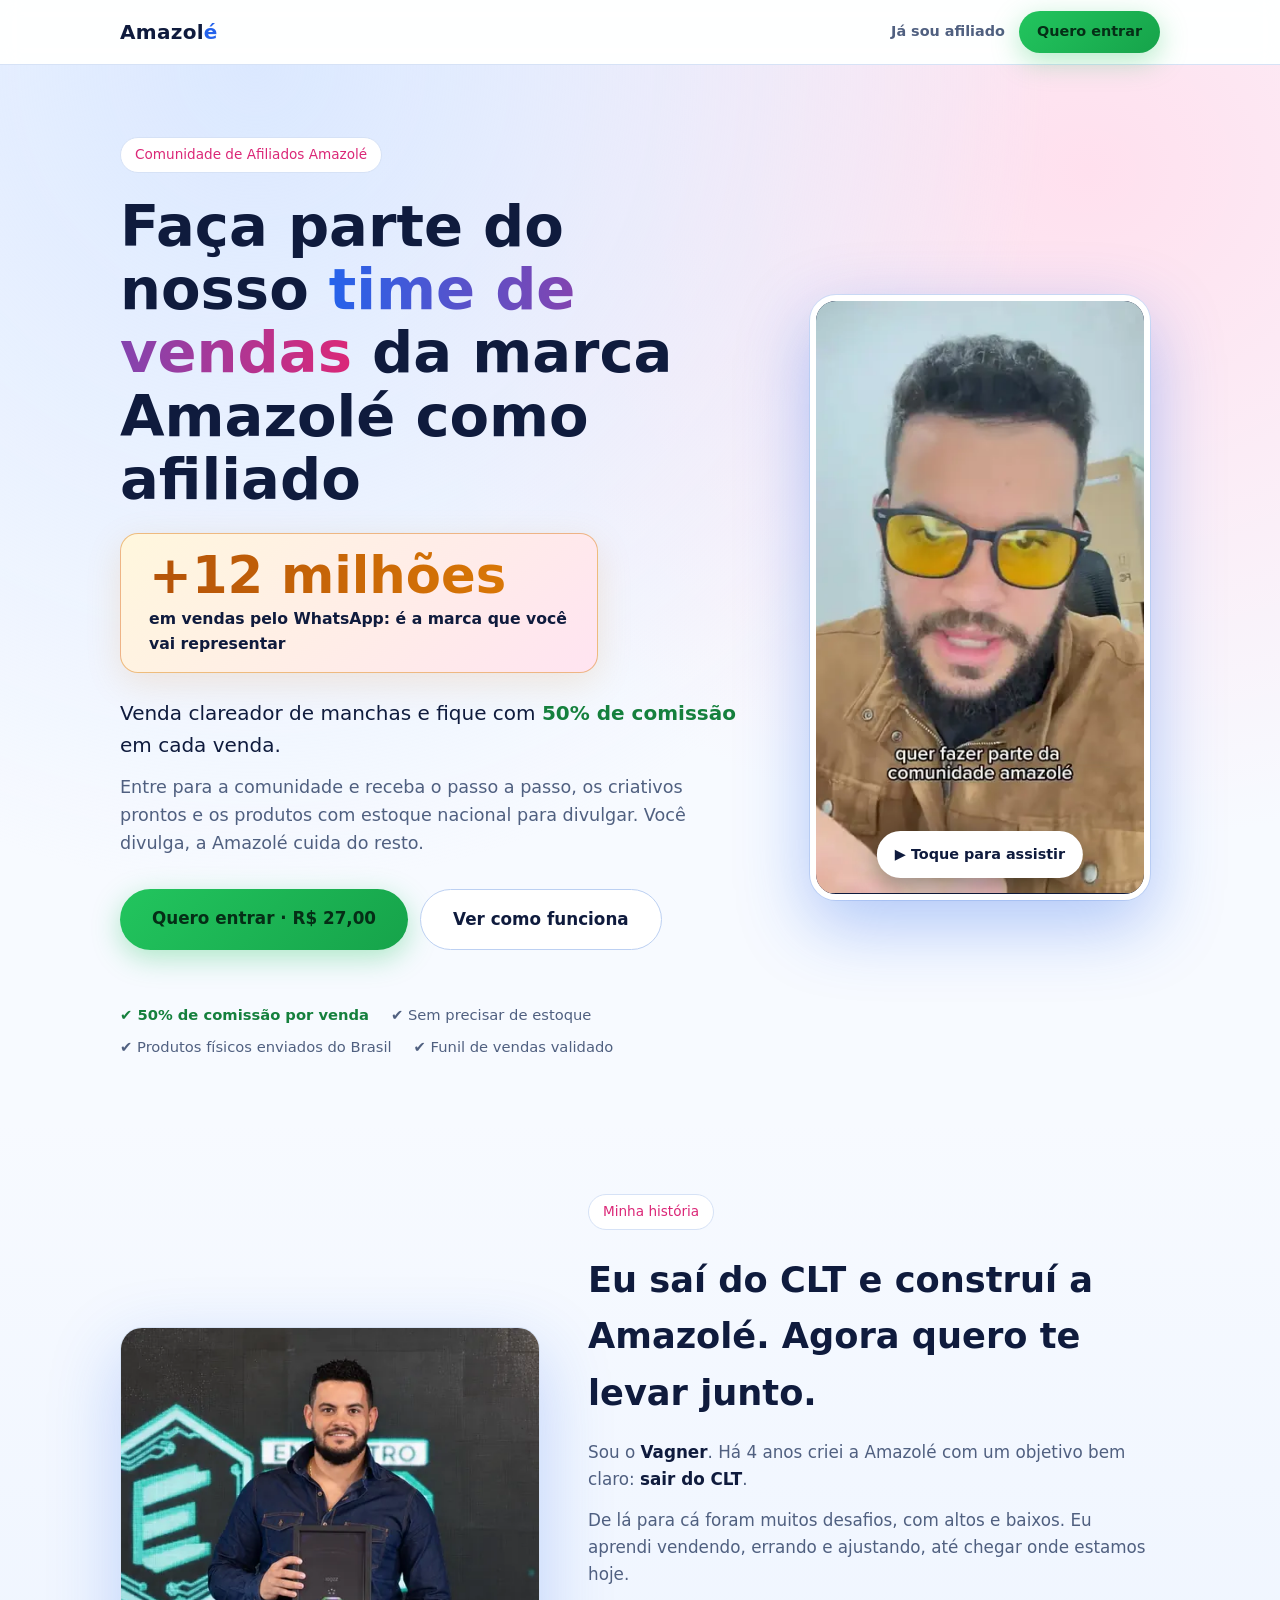
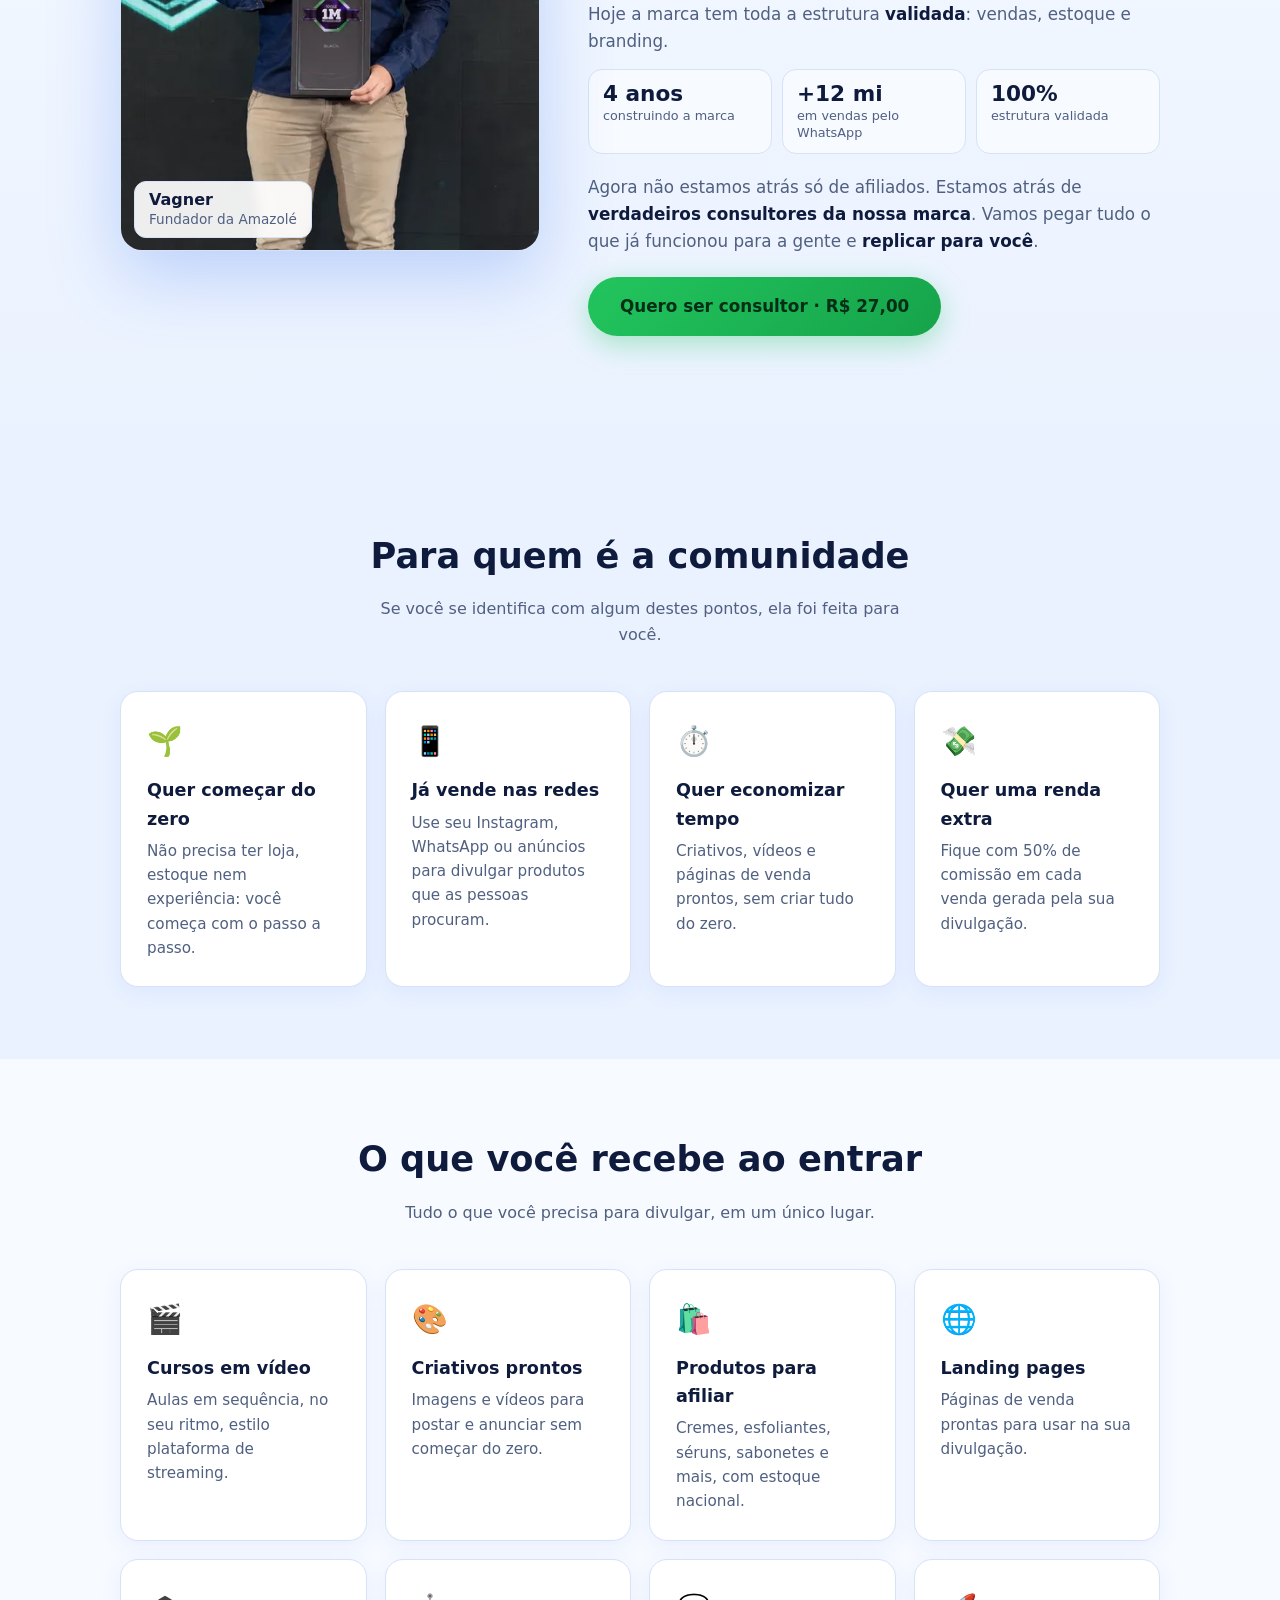
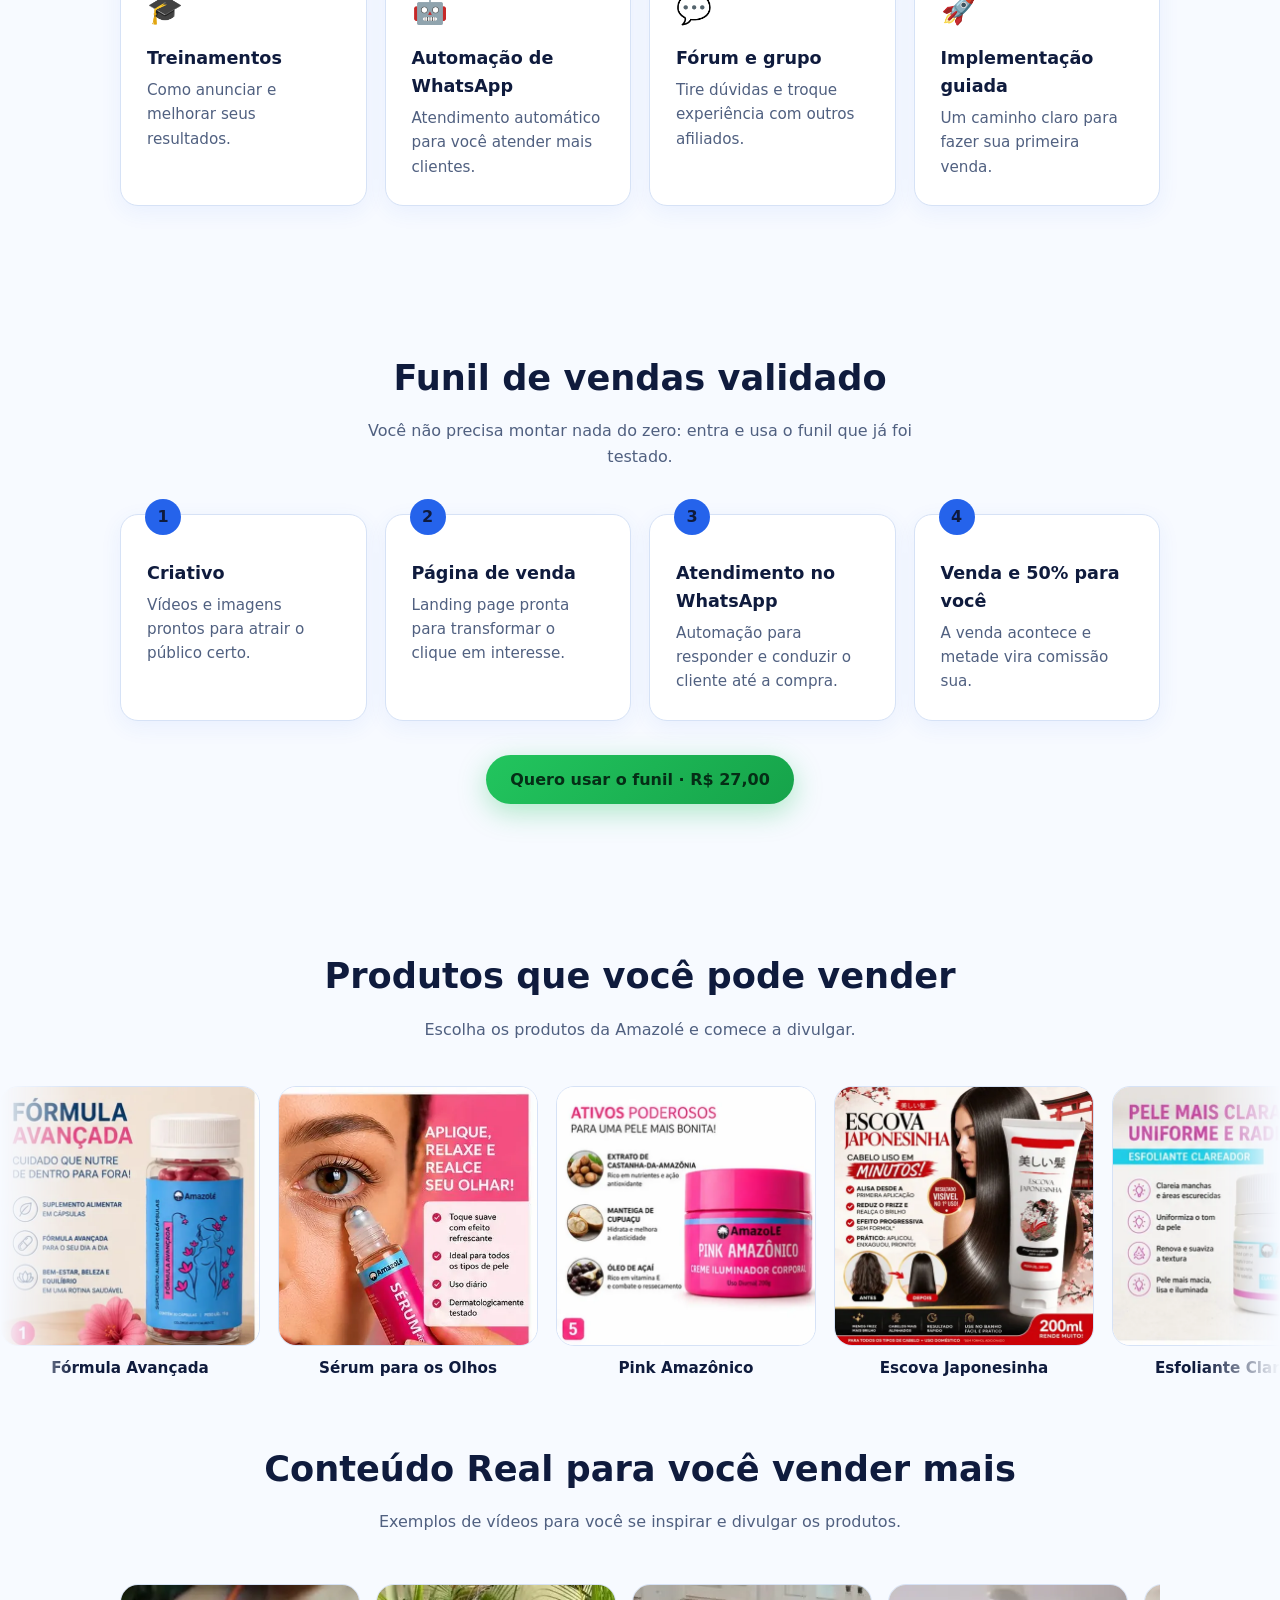
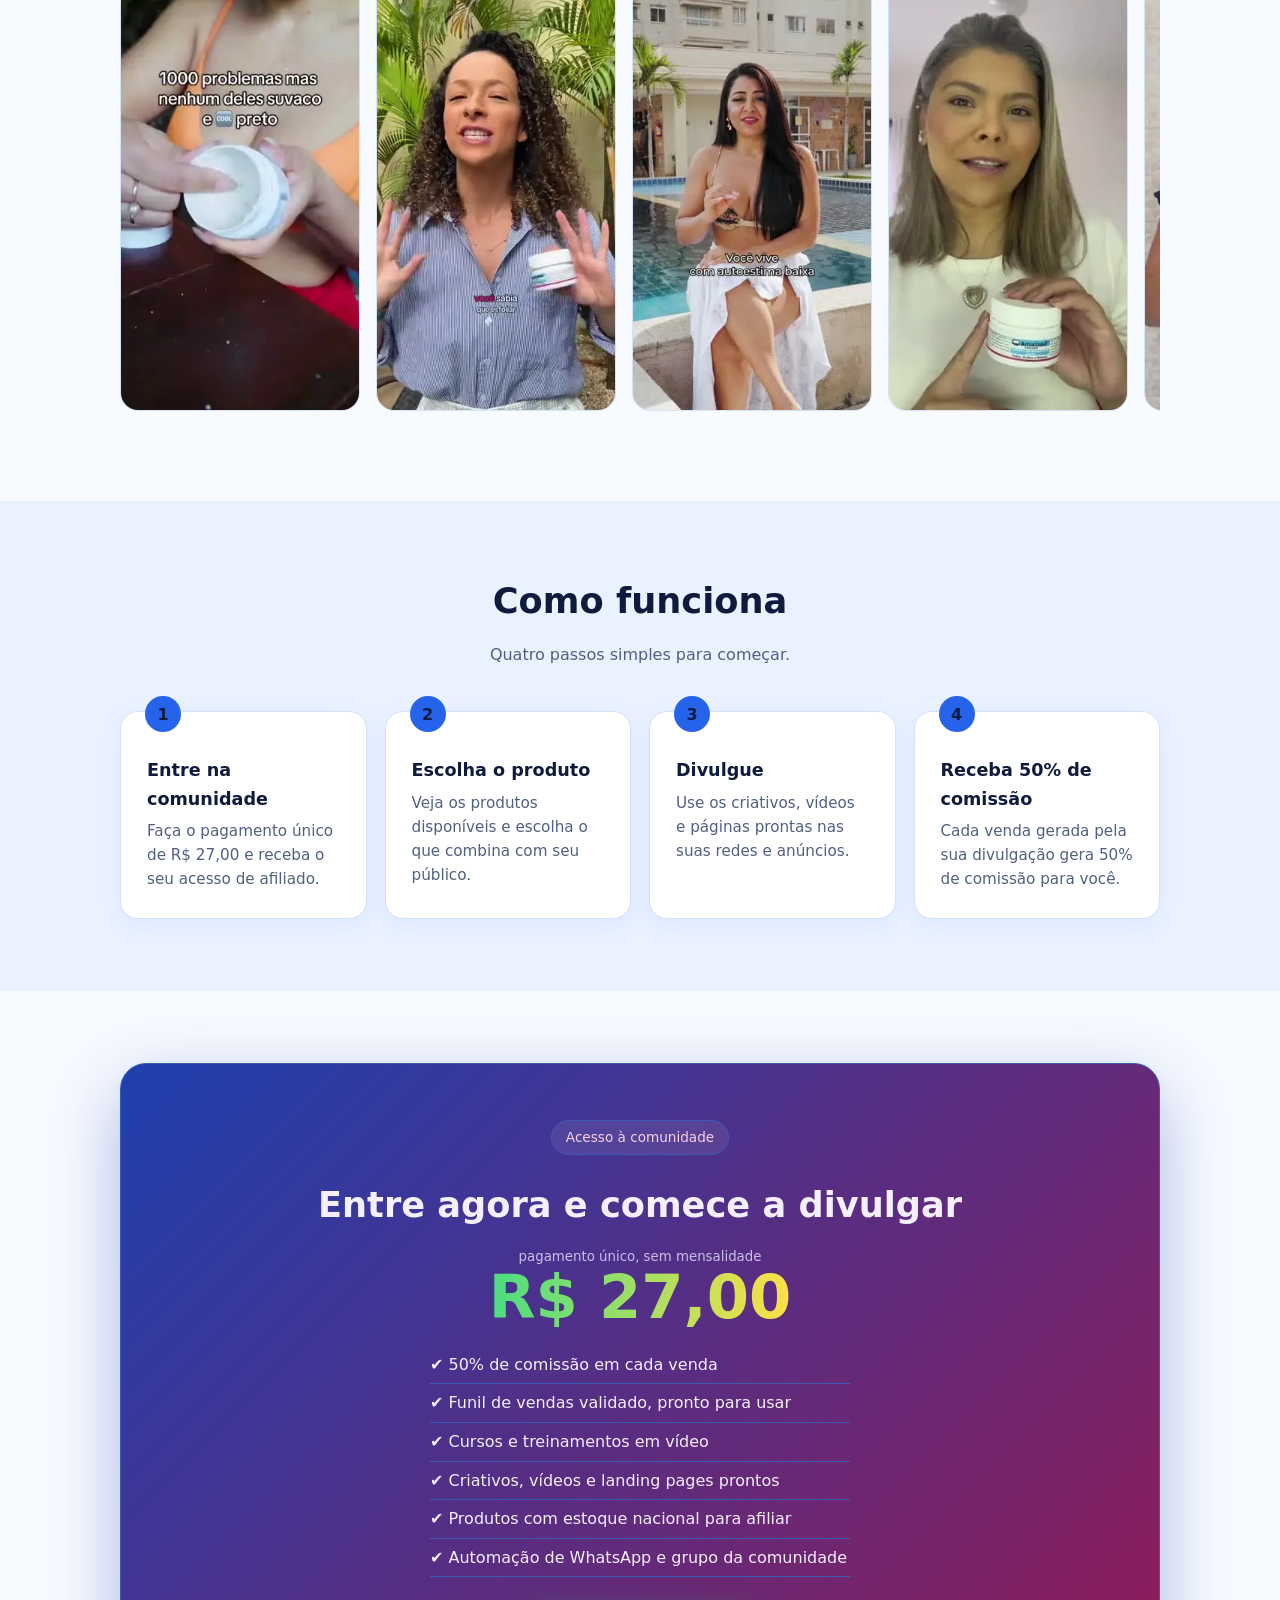
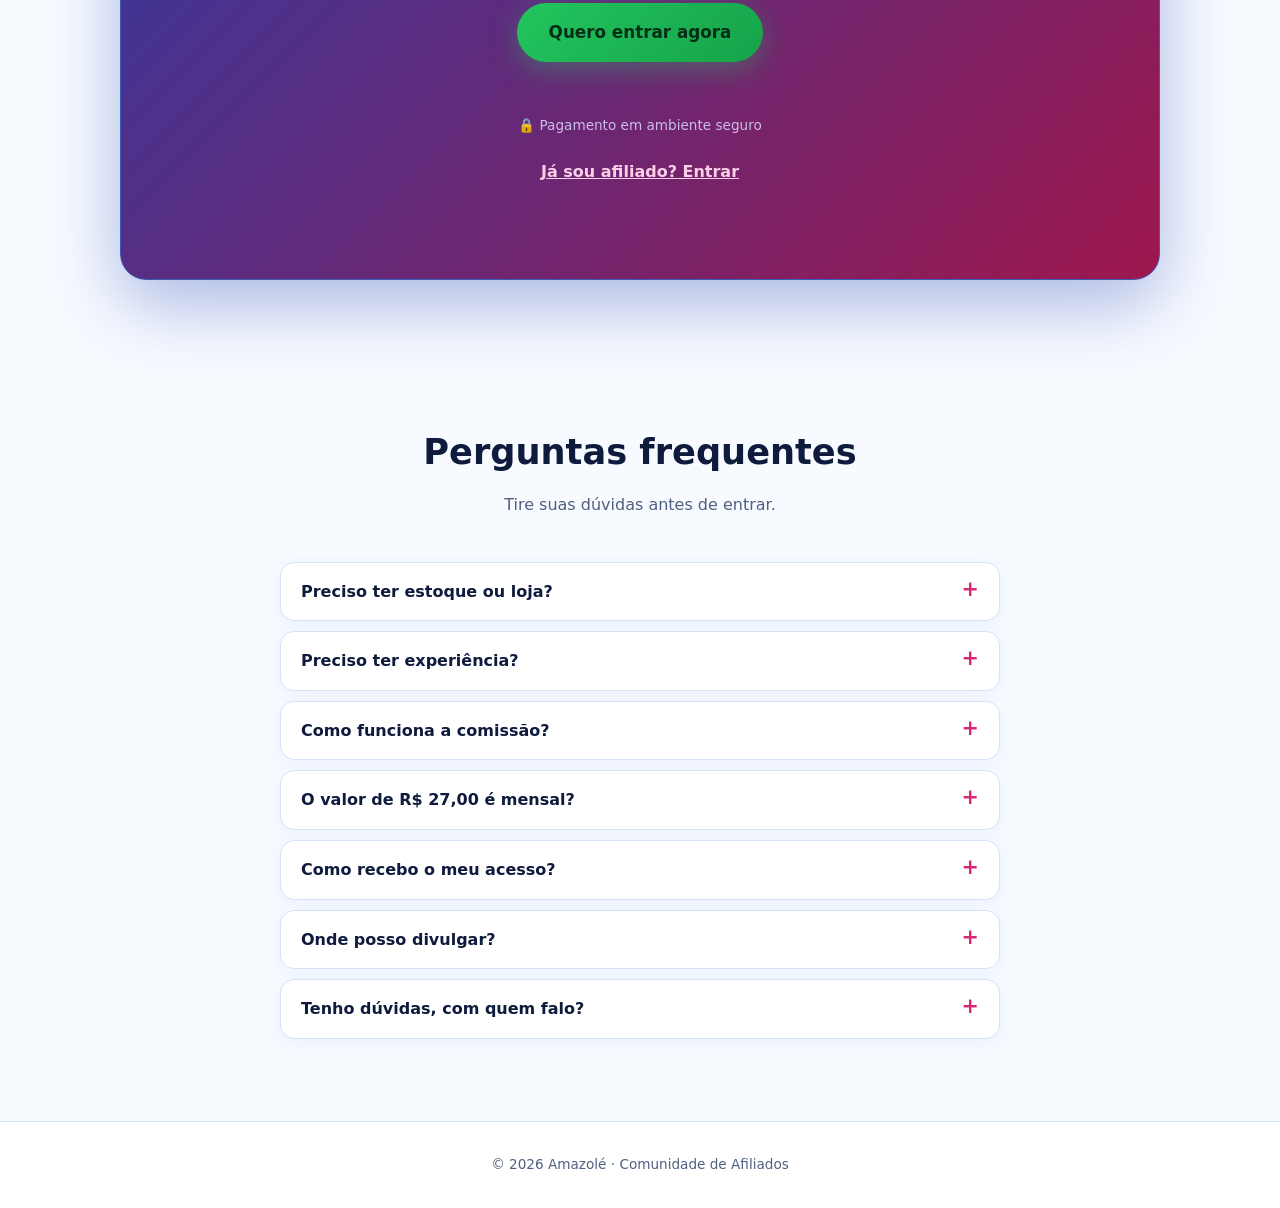
==== index.html @ f3c2be4b "Checkout: repassa UTMs do anúncio e marca a origem (src=pagina / src=quiz + sck=perfil) Co-Authored-" ====
<!doctype html>
<html lang="pt-BR">
<head>
<meta charset="utf-8">
<meta name="viewport" content="width=device-width, initial-scale=1.0">
<title>Seja afiliado Amazolé — Time de vendas com 50% de comissão</title>
<meta name="description" content="Faça parte do time de vendas da Amazolé, marca com mais de 12 milhões em vendas pelo WhatsApp. 50% de comissão e pagamento único de R$ 27,00.">
<meta name="theme-color" content="#ffffff">
<link rel="preload" as="image" href="media/topo/comunidade.webp" type="image/webp" fetchpriority="high">
<style>
  :root{
    --bg:#0a0118; --bg2:#1e3a8a; --card:#1a0a35; --line:#2e1a55;
    --text:#f4effc; --muted:#b4a6d1; --accent:#a855f7; --accent2:#22d3ee;
  }
  *{box-sizing:border-box;margin:0;padding:0}
  html{scroll-behavior:smooth}
  body{font-family:system-ui,-apple-system,"Segoe UI",Roboto,sans-serif;background:var(--bg);color:var(--text);line-height:1.6}
  a{color:inherit;text-decoration:none}
  .wrap{max-width:1080px;margin:0 auto;padding:0 20px}
  header{position:sticky;top:0;z-index:10;background:rgba(10,1,24,.85);backdrop-filter:blur(10px);border-bottom:1px solid var(--line)}
  .nav{display:flex;align-items:center;justify-content:space-between;height:64px}
  .brand{font-weight:800;font-size:1.25rem;letter-spacing:.3px}
  .brand span{color:var(--accent)}
  .btn{display:inline-block;padding:12px 24px;border-radius:999px;font-weight:700;background:linear-gradient(135deg,var(--accent),#1d4ed8);color:#fff;box-shadow:0 8px 28px rgba(37,99,235,.35);transition:transform .15s}
  .btn:hover{transform:translateY(-2px)}
  .btn.ghost{background:transparent;border:1px solid var(--line);box-shadow:none;color:var(--text)}
  .hero{text-align:center;padding:96px 0 72px;background:radial-gradient(ellipse at 50% 0,#1e40af 0,transparent 60%)}
  .tag{display:inline-block;padding:6px 14px;border:1px solid var(--line);border-radius:999px;color:var(--accent2);font-size:.85rem;margin-bottom:22px}
  h1{font-size:clamp(2rem,6vw,3.6rem);line-height:1.1;margin-bottom:18px}
  h1 em{font-style:normal;background:linear-gradient(90deg,var(--accent),var(--accent2));-webkit-background-clip:text;background-clip:text;color:transparent}
  .hero p{max-width:620px;margin:0 auto 32px;color:var(--muted);font-size:1.1rem}
  .cta{display:flex;gap:12px;justify-content:center;flex-wrap:wrap}
  section{padding:72px 0}
  h2{font-size:clamp(1.5rem,4vw,2.2rem);text-align:center;margin-bottom:12px}
  .sub{text-align:center;color:var(--muted);max-width:560px;margin:0 auto 44px}
  .grid{display:grid;grid-template-columns:repeat(auto-fit,minmax(230px,1fr));gap:18px}
  .card{background:var(--card);border:1px solid var(--line);border-radius:18px;padding:26px}
  .card .ic{font-size:1.8rem;margin-bottom:12px}
  .card h3{margin-bottom:6px;font-size:1.1rem}
  .card p{color:var(--muted);font-size:.95rem}
  .steps{counter-reset:s}
  .steps .card{position:relative;padding-top:44px}
  .steps .card::before{counter-increment:s;content:counter(s);position:absolute;top:-16px;left:24px;width:36px;height:36px;border-radius:50%;background:var(--accent);display:grid;place-items:center;font-weight:800}
  .alt{background:var(--bg2)}
  .final{text-align:center}
  .final .box{background:linear-gradient(135deg,#1e40af,#1e3a8a);border:1px solid var(--line);border-radius:26px;padding:56px 24px}
  .final p{color:var(--muted);margin:10px auto 26px;max-width:480px}
  button.btn{border:0;font:inherit;font-weight:700;cursor:pointer}
  dialog{margin:auto;border:1px solid var(--line);border-radius:22px;background:var(--card);color:var(--text);padding:30px;width:min(420px,92vw)}
  dialog::backdrop{background:rgba(5,0,15,.75)}
  dialog h3{font-size:1.3rem;margin-bottom:6px}
  dialog p.m{color:var(--muted);font-size:.92rem;margin-bottom:18px}
  dialog label{display:block;font-size:.85rem;color:var(--muted);margin:12px 0 6px}
  dialog input{width:100%;padding:13px 14px;border-radius:12px;border:1px solid var(--line);background:var(--bg);color:var(--text);font:inherit}
  dialog input:focus{outline:2px solid var(--accent);border-color:transparent}
  dialog .row{display:flex;gap:10px;margin-top:20px}
  dialog .row .btn{flex:1;text-align:center;padding:12px}
  .msg{margin-top:14px;font-size:.9rem;min-height:1.2em}
  .msg.ok{color:#4ade80}.msg.err{color:#f87171}
  .badge{display:inline-block;padding:3px 10px;border-radius:999px;font-size:.78rem;background:var(--bg);border:1px solid var(--line);color:var(--accent2)}
  /* ===== ÁREA LOGADA ===== */
  #app{display:none;min-height:100vh;background:#f3f4fb;color:#1c2038}
  body.logado #landing{display:none}
  body.logado #app{display:flex}
  .side{width:242px;flex:none;background:#141a3a;color:#9aa3c7;display:flex;flex-direction:column;position:sticky;top:0;height:100vh}
  .side-brand{padding:26px 20px 18px;font-size:1.3rem;font-weight:800;color:#fff}
  .side-brand span{color:#4f8bff}
  .side-nav{flex:1;overflow-y:auto;padding:6px 12px;display:flex;flex-direction:column;gap:6px}
  .side-nav button{display:flex;align-items:center;gap:12px;width:100%;text-align:left;padding:12px 14px;border:0;border-radius:12px;background:transparent;color:#9aa3c7;font:inherit;font-weight:600;cursor:pointer}
  .side-nav button:hover{background:#1d2550;color:#fff}
  .side-nav button.on{background:#3b6cf6;color:#fff}
  .side-nav .ic{width:22px;text-align:center}
  .side-foot{padding:16px 20px;border-top:1px solid #232b57}
  .side-email{font-size:.8rem;word-break:break-all;margin-bottom:10px}
  .side-out{border:0;background:transparent;color:#9aa3c7;font:inherit;font-weight:600;cursor:pointer;padding:0}
  .side-out:hover{color:#fff}
  .main{flex:1;min-width:0}
  .main-head{padding:26px 30px;background:linear-gradient(120deg,#fbd9e6 0%,#e3e3f6 45%,#cbe8fb 100%)}
  .main-head h1{font-size:1.8rem;margin:0 0 4px;color:#1c2038}
  .main-head p{color:#5c6385;margin:0}
  .main-body{padding:22px 30px 60px;display:grid;gap:16px}
  .main-body.cards{grid-template-columns:repeat(auto-fill,minmax(260px,1fr))}
  .post,.item{background:#fff;border:1px solid #e4e6f3;border-radius:16px;padding:20px;color:#1c2038}
  .post .d{font-size:.8rem;color:#6b7194;margin-bottom:6px}
  .post h3,.item h3{font-size:1.1rem;margin-bottom:8px}
  .post p,.item p{white-space:pre-wrap;color:#363c5e;font-size:.95rem}
  .imp-conf{background:#eef3ff;border:1px solid #d6e2f6;border-radius:14px;padding:14px 16px;color:#1c2038;margin-bottom:8px}
  .imp-conf p{color:#5c6385;margin:4px 0 10px;font-size:.92rem}
  .imp-btns{display:flex;flex-wrap:wrap;gap:8px}
  .trilha{max-width:760px}
  .tr-topo{background:#fff;border:1px solid #e3e8f4;border-radius:16px;padding:16px 18px;margin-bottom:14px}
  .tr-prog-t{font-weight:800;color:#1c2038;margin-bottom:10px}
  .tr-barra{height:10px;background:#e8edf8;border-radius:99px;overflow:hidden}
  .tr-fill{height:100%;width:0;background:linear-gradient(90deg,#2563eb,#db2777);border-radius:99px;transition:width .3s}
  .tr-lista{display:flex;flex-direction:column;gap:10px}
  .tr-passo{display:flex;gap:14px;align-items:flex-start;background:#fff;border:1px solid #e3e8f4;border-radius:16px;padding:14px 16px}
  .tr-passo.atual{border-color:#2563eb;box-shadow:0 0 0 3px rgba(37,99,235,.12)}
  .tr-passo.feito{background:#f4faf6;border-color:#c9ead3}
  .tr-passo.feito h3{color:#5c6385;text-decoration:line-through}
  .tr-check{flex:none;width:38px;height:38px;border-radius:50%;border:2px solid #cfd4ea;background:#fff;color:#5c6385;font:inherit;font-weight:800;cursor:pointer}
  .tr-passo.feito .tr-check{background:#22c55e;border-color:#22c55e;color:#052e16}
  .tr-txt{flex:1;min-width:0}
  .tr-txt h3{font-size:1.02rem;margin:2px 0 4px;color:#1c2038}
  .tr-txt p{color:#5c6385;margin:0 0 8px;font-size:.93rem}
  .tr-txt .item-btns{margin-top:6px}
  .tr-txt .go{display:inline-block;padding:8px 16px;border-radius:999px;background:#3b6cf6;color:#fff;font:inherit;font-weight:700;font-size:.88rem;border:0;cursor:pointer;text-decoration:none}
  .item-btns{display:flex;flex-wrap:wrap;gap:8px}
  .item .go.afil{background:linear-gradient(135deg,#2563eb,#db2777)}
  .item .go{display:inline-block;margin-top:14px;padding:9px 18px;border-radius:999px;background:#3b6cf6;color:#fff;font-weight:700;font-size:.9rem}
  .vazio{grid-column:1/-1;background:#fff;border:1px dashed #cdd1ea;border-radius:16px;padding:40px 20px;text-align:center;color:#6b7194}
  @media(max-width:760px){
    #app{flex-direction:column}
    .side{width:auto;height:auto;position:static}
    .side-nav{flex-direction:row;overflow-x:auto;padding-bottom:10px}
    .side-nav button{white-space:nowrap;width:auto}
    .side-foot{display:flex;justify-content:space-between;align-items:center}
    .side-email{margin:0}
    .main-head,.main-body{padding-left:18px;padding-right:18px}
  }
  dialog select,dialog textarea{width:100%;padding:13px 14px;border-radius:12px;border:1px solid var(--line);background:var(--bg);color:var(--text);font:inherit}
  dialog textarea{resize:vertical}
  dialog{max-height:92vh;overflow-y:auto}
  .main-body.admin{display:block}
  .main-body .msg.ok{color:#15803d}
  .main-body .msg.err{color:#b91c1c}
  .adm-bar{display:flex;flex-wrap:wrap;gap:10px;align-items:center;margin-bottom:12px}
  .adm-bar input,.adm-bar select{padding:10px 14px;border-radius:12px;border:1px solid #d5d8ec;background:#fff;color:#1c2038;font:inherit}
  .adm-bar input{flex:1;min-width:200px}
  .adm-count{color:#6b7194;font-size:.85rem}
  .abtn{border:0;border-radius:12px;background:#3b6cf6;color:#fff;font:inherit;font-weight:700;padding:10px 18px;cursor:pointer}
  .adm-wrap{background:#fff;border:1px solid #e4e6f3;border-radius:16px;overflow-x:auto;margin-top:6px}
  .adm-tab{width:100%;border-collapse:collapse;font-size:.9rem}
  .adm-tab th{text-align:left;padding:12px 14px;color:#6b7194;font-weight:600;border-bottom:1px solid #e4e6f3;white-space:nowrap}
  .adm-tab td{padding:10px 14px;border-bottom:1px solid #eef0f8;color:#1c2038;vertical-align:middle}
  .adm-tab tr:last-child td{border-bottom:0}
  .adm-tab select{padding:6px 8px;border-radius:8px;border:1px solid #d5d8ec;font:inherit;background:#fff;color:#1c2038}
  .adm-tab .st-aprovado{border-color:#86efac;background:#f0fdf4}
  .adm-tab .st-bloqueado{border-color:#fca5a5;background:#fef2f2}
  .adm-tab .lnk{border:0;background:transparent;color:#3b6cf6;font:inherit;font-weight:600;cursor:pointer;padding:4px 6px}
  .adm-tab .lnk.del{color:#dc2626}
  .cta-note{color:var(--muted);font-size:.9rem;margin-top:14px;min-height:1.2em}
  .linkbtn{border:0;background:transparent;color:var(--accent2);font:inherit;font-weight:600;cursor:pointer;text-decoration:underline}
  /* ===== CARROSSEL DE PRODUTOS ===== */
  .produtos{padding-bottom:24px}
  .marquee{overflow:hidden;-webkit-mask-image:linear-gradient(90deg,transparent,#000 6%,#000 94%,transparent);mask-image:linear-gradient(90deg,transparent,#000 6%,#000 94%,transparent)}
  .track{display:flex;width:max-content;animation:rolar 45s linear infinite}
  .marquee:hover .track,.marquee:focus-within .track{animation-play-state:paused}
  .prod{flex:none;width:260px;margin:0 18px 0 0}
  .prod img{display:block;width:260px;height:260px;object-fit:contain;border-radius:18px;border:1px solid var(--line);background:var(--card)}
  .prod figcaption{margin-top:10px;text-align:center;font-weight:700;font-size:.95rem;color:var(--text)}
  @keyframes rolar{to{transform:translateX(-50%)}}
  @media (prefers-reduced-motion:reduce){
    .marquee{overflow-x:auto;-webkit-mask-image:none;mask-image:none}
    .track{animation:none}
  }
  @media(max-width:600px){.prod,.prod img{width:210px}.prod img{height:210px}}
  /* ===== CONTEÚDO REAL (vídeos curtos em loop) ===== */
  .conteudo{padding-top:36px}
  .clips{display:flex;gap:16px;overflow-x:auto;scroll-snap-type:x mandatory;padding:6px 2px 18px;-webkit-overflow-scrolling:touch}
  .clip{flex:none;width:240px;margin:0;scroll-snap-align:start}
  .clip video{display:block;width:240px;aspect-ratio:9/16;object-fit:cover;border-radius:18px;border:1px solid var(--line);background:var(--card);cursor:pointer}
  @media(max-width:600px){.clip,.clip video{width:200px}}
  .proof{padding-top:48px}
  [hidden]{display:none!important}
  .video{max-width:820px;margin:0 auto 32px;aspect-ratio:16/9;border-radius:20px;overflow:hidden;border:1px solid var(--line);background:var(--card);box-shadow:0 20px 60px rgba(37,99,235,.25)}
  .video iframe{width:100%;height:100%;border:0;display:block}
  .video .soon{height:100%;display:grid;place-items:center;color:var(--muted)}
  .quote p{color:var(--text);font-size:1rem;margin-bottom:14px}
  .quote .who{color:var(--accent2);font-size:.9rem;font-weight:600}
  footer{padding:32px 0;text-align:center;color:var(--muted);font-size:.85rem;border-top:1px solid var(--line)}

  /* ===== PÁGINA DE VENDAS ===== */
  .nav-r{display:flex;align-items:center;gap:14px}
  .nav-r .linkbtn{text-decoration:none;color:var(--muted);font-size:.9rem}
  @media(max-width:420px){.nav-r .linkbtn{display:none}}
  .btn.sm{padding:9px 18px;font-size:.9rem}
  .btn.lg{padding:16px 32px;font-size:1.05rem}
  .trust{list-style:none;display:flex;flex-wrap:wrap;gap:8px 22px;justify-content:center;margin-top:26px;color:var(--muted);font-size:.92rem}
  .mid-cta{text-align:center;margin-top:34px}
  .faq{max-width:760px}
  .faq details{background:var(--card);border:1px solid var(--line);border-radius:14px;margin-bottom:10px;padding:0 20px}
  .faq summary{cursor:pointer;font-weight:700;padding:16px 0;list-style:none;display:flex;justify-content:space-between;gap:12px}
  .faq summary::-webkit-details-marker{display:none}
  .faq summary::after{content:"+";color:var(--accent2);font-size:1.3rem;line-height:1}
  .faq details[open] summary::after{content:"–"}
  .faq details p{color:var(--muted);padding:0 0 16px}
  .final .preco{margin:6px 0 18px}
  .final .preco small{display:block;color:var(--muted)}
  .final .preco strong{font-size:clamp(2.6rem,9vw,3.8rem);line-height:1;background:linear-gradient(90deg,var(--accent),var(--accent2));-webkit-background-clip:text;background-clip:text;color:transparent}
  .inclui{list-style:none;max-width:420px;margin:0 auto 26px;text-align:left;color:var(--text)}
  .inclui li{padding:6px 0;border-bottom:1px solid var(--line)}
  .final .seguro{font-size:.85rem;margin:14px auto 6px}
  .sticky-cta{display:none}
  @media(max-width:700px){
    .hero{padding:64px 0 48px}
    .btn.lg{width:100%;text-align:center}
    .sticky-cta{display:block;position:fixed;left:0;right:0;bottom:0;z-index:20;padding:10px 14px;background:rgba(10,1,24,.94);backdrop-filter:blur(10px);border-top:1px solid var(--line)}
    body:not(.logado){padding-bottom:78px}
    body.logado .sticky-cta{display:none}
  }

  /* ===== COR DE AÇÃO (verde): só os botões de entrar/comprar ===== */
  :root{--cta:#22c55e;--cta2:#16a34a;--cta-text:#052e16}
  [data-checkout]{background:linear-gradient(135deg,var(--cta),var(--cta2));color:var(--cta-text);font-weight:800;box-shadow:0 8px 28px rgba(34,197,94,.35)}
  [data-checkout]:hover{filter:brightness(1.08)}
  [data-checkout]:focus-visible{outline:3px solid #fff;outline-offset:3px}
  .final .preco strong{background:linear-gradient(90deg,#4ade80,#fde047);-webkit-background-clip:text;background-clip:text;color:transparent}
  .trust li:first-child{color:#4ade80;font-weight:700}

  .prova12{display:inline-flex;flex-direction:column;align-items:center;gap:4px;margin:4px auto 24px;padding:16px 28px;border-radius:18px;border:1px solid rgba(250,204,21,.45);background:linear-gradient(135deg,rgba(250,204,21,.14),rgba(37,99,235,.14));box-shadow:0 10px 40px rgba(250,204,21,.12)}
  .prova12 .n{font-size:clamp(2rem,8vw,3.2rem);font-weight:900;line-height:1;background:linear-gradient(90deg,#fde047,#f59e0b);-webkit-background-clip:text;background-clip:text;color:transparent}
  .prova12 .t{color:var(--text);font-weight:600;font-size:.98rem;max-width:420px}
  .hero .oferta-linha{color:var(--text);font-size:1.25rem;margin-bottom:12px}
  .hero .oferta-linha strong{color:#4ade80}

  /* ===== MOBILE ===== */
  .sticky-cta{transition:transform .25s}
  .sticky-cta.off{transform:translateY(110%)}
  .nav .brand{padding:8px 0}
  .final .linkbtn,.cta-note + p .linkbtn{padding:12px 8px}
  @media(max-width:700px){
    section{padding:48px 0}
    .wrap{padding:0 16px}
    .sub{margin-bottom:28px}
    h2{line-height:1.2}
    .hero h1{font-size:clamp(1.75rem,8vw,2.4rem)}
    .hero p{font-size:1rem}
    .prova12{padding:14px 18px;width:100%}
    .trust{flex-direction:column;align-items:center;gap:6px}
    /* cards mais compactos: menos rolagem */
    .dor .card{display:grid;grid-template-columns:44px 1fr;column-gap:12px;padding:16px;align-items:start}
    .dor .card .ic{grid-row:1/3;font-size:1.6rem;margin:0}
    .dor .card h3{margin-bottom:2px}
    #dentro .grid{grid-template-columns:1fr 1fr;gap:12px}
    #dentro .card{padding:16px 14px}
    #dentro .card .ic{font-size:1.5rem;margin-bottom:8px}
    #dentro .card h3{font-size:.98rem}
    #dentro .card p{font-size:.85rem}
    .steps{gap:26px 14px}
    .steps .card{padding:40px 18px 18px}
    .final .box{padding:36px 18px}
    .final .btn.lg{width:100%}
    .faq summary{padding:14px 0;font-size:.98rem}
    .video{border-radius:14px;margin-bottom:22px}
    .sticky-cta{padding:10px 14px calc(10px + env(safe-area-inset-bottom))}
    body:not(.logado){padding-bottom:calc(78px + env(safe-area-inset-bottom))}
    /* evita zoom automático do iOS nos campos */
    dialog input,dialog select,dialog textarea{font-size:16px}
    dialog{padding:22px 18px;width:min(420px,94vw)}
    dialog .row{flex-wrap:wrap}
  }
  @media(max-width:360px){#dentro .grid{grid-template-columns:1fr}}

  /* ===== MINHA HISTÓRIA ===== */
  .historia{background:linear-gradient(180deg,var(--bg),var(--bg2))}
  .hist-grid{display:grid;grid-template-columns:minmax(0,420px) minmax(0,1fr);gap:48px;align-items:center}
  .hist-foto{margin:0;position:relative}
  .hist-foto img{display:block;width:100%;height:auto;border-radius:22px;border:1px solid var(--line);box-shadow:0 24px 70px rgba(37,99,235,.3)}
  .hist-foto figcaption{position:absolute;left:14px;bottom:14px;display:flex;flex-direction:column;padding:8px 14px;border-radius:12px;background:rgba(10,1,24,.82);backdrop-filter:blur(6px);border:1px solid var(--line);line-height:1.3}
  .hist-nums{list-style:none;display:grid;grid-template-columns:repeat(3,1fr);gap:10px;margin:6px 0 20px;padding:0}
  .hist-nums li{display:flex;flex-direction:column;gap:2px;padding:12px 14px;border-radius:14px;border:1px solid var(--line);background:var(--bg)}
  .hist-nums strong{font-size:1.35rem;color:var(--text);line-height:1.1}
  .hist-nums span{font-size:.8rem;color:var(--muted);line-height:1.3}
  .hist-foto figcaption span{color:var(--muted);font-size:.85rem}
  .hist-txt h2{text-align:left;margin-bottom:18px}
  .hist-txt p{color:var(--muted);font-size:1.05rem;margin-bottom:14px}
  .hist-txt p strong{color:var(--text)}
  .hist-cta{margin-top:22px}
  @media(max-width:820px){
    .hist-grid{grid-template-columns:1fr;gap:26px}
    .hist-foto{max-width:380px;margin:0 auto}
    .hist-txt{text-align:left}
    .hist-txt .tag{display:table;margin:0 auto 16px}
    .hist-nums{gap:8px}
    .hist-nums li{padding:10px}
    .hist-nums strong{font-size:1.1rem}
    .hist-nums span{font-size:.72rem}
    .hist-txt h2{font-size:1.5rem}
    .hist-txt p{font-size:1rem}
    .hist-cta .btn{width:100%;text-align:center}
  }

  /* ===== TEMA CLARO ===== */
  :root{
    --bg:#f7faff; --bg2:#eaf2ff; --card:#ffffff; --line:#d6e2f6;
    --text:#0f1b3d; --muted:#506080; --accent:#2563eb; --accent2:#db2777;
  }
  header{background:rgba(255,255,255,.88);border-bottom-color:var(--line)}
  .hero{background:radial-gradient(ellipse at 20% 0,#dbe8ff 0,rgba(247,250,255,0) 55%),radial-gradient(ellipse at 85% 10%,#ffe0ee 0,rgba(247,250,255,0) 50%)}
  .card{box-shadow:0 6px 22px rgba(37,99,235,.07)}
  .tag{background:#fff}
  .btn.ghost{background:#fff;border-color:#bcd0f2;color:var(--text)}
  .trust li:first-child{color:#15803d}
  .hero .oferta-linha strong{color:#15803d}
  .prova12{border-color:rgba(217,119,6,.45);background:linear-gradient(135deg,#fff7dd,#ffe4f1);box-shadow:0 10px 36px rgba(217,119,6,.14)}
  .prova12 .n{background:linear-gradient(90deg,#b45309,#d97706);-webkit-background-clip:text;background-clip:text;color:transparent}
  .video{box-shadow:0 20px 60px rgba(37,99,235,.22)}
  .video .soon{color:var(--muted)}
  .prod img{background:#fff}
  .clip video{background:#e3ecfb}
  .hist-foto img{box-shadow:0 24px 70px rgba(37,99,235,.25)}
  .hist-foto figcaption{background:rgba(255,255,255,.92);border-color:var(--line)}
  .sticky-cta{background:rgba(255,255,255,.95);border-top-color:var(--line)}
  .faq details{box-shadow:0 4px 16px rgba(37,99,235,.06)}
  /* caixa de oferta continua escura para destacar o preço */
  .final .box{--text:#f4effc;--muted:#cbbfe8;--line:#3b5bb5;background:linear-gradient(135deg,#1e40af,#9d174d);border-color:#3b5bb5;color:var(--text);box-shadow:0 24px 70px rgba(30,64,175,.35)}
  .final .box .tag{background:rgba(255,255,255,.08);color:#fbcfe8}
  .final .box .linkbtn{color:#fbcfe8}
  .final .preco strong{background:linear-gradient(90deg,#4ade80,#fde047);-webkit-background-clip:text;background-clip:text;color:transparent}
  footer{background:#fff}

  /* ===== VÍDEO DO TOPO ===== */
  .hero-grid{display:flex;flex-direction:column;align-items:center;gap:8px}
  .hero-txt{width:100%}
  .hero-video{width:100%;display:flex;justify-content:center;margin-top:8px}
  .vframe{position:relative;width:min(340px,86vw);aspect-ratio:9/16;border-radius:26px;overflow:hidden;background:#0f1b3d;border:6px solid #fff;box-shadow:0 24px 70px rgba(37,99,235,.35),0 0 0 1px var(--line)}
  .vframe video{position:absolute;inset:0;width:100%;height:100%;object-fit:cover;display:block}
  .vsom{position:absolute;left:50%;bottom:16px;transform:translateX(-50%);border:0;border-radius:999px;padding:12px 18px;font:inherit;font-weight:800;font-size:.9rem;cursor:pointer;background:#fff;color:#0f1b3d;box-shadow:0 8px 24px rgba(0,0,0,.35);white-space:nowrap;animation:pulsa 1.8s ease-in-out infinite}
  .vframe.som .vsom{display:none}
  @keyframes pulsa{50%{transform:translateX(-50%) scale(1.06)}}
  @media (prefers-reduced-motion:reduce){.vsom{animation:none}}
  @media(max-width:899px){
    /* celular: título, selo, vídeo, e só depois oferta e botão */
    .hero-txt{display:contents}
    .hero-txt > :not(.hero-mid){order:1;max-width:100%}
    .hero-txt > h1{width:100%}
    .hero-video{order:2}
    .hero-txt > .hero-mid{order:3;width:100%}
  }
  @media(min-width:900px){
    .hero{padding:72px 0 64px;text-align:left}
    .hero-grid{display:grid;grid-template-columns:minmax(0,1fr) 360px;gap:56px;align-items:center}
    .hero-video{margin:0}
    .hero h1{text-align:left}
    .hero .hero-txt p{margin-left:0;margin-right:0}
    .hero .cta,.hero .trust{justify-content:flex-start}
    .hero .prova12{align-items:flex-start;text-align:left}
  }

  /* ===== MENU / PENDENTE / CONTEÚDO ===== */
  #app .main{padding:0}
  .nav-sep{font-size:.7rem;font-weight:800;letter-spacing:.12em;text-transform:uppercase;color:#6e78a8;padding:12px 14px 2px}
  .item-img{display:block;width:100%;aspect-ratio:1/1;object-fit:contain;border-radius:12px;margin-bottom:12px;background:#fff;border:1px solid #eef0f8}
  .item.com-capa{overflow:hidden}
  .item-img.capa{width:calc(100% + 40px);max-width:none;margin:-20px -20px 14px;aspect-ratio:4/3;object-fit:cover;border:0;border-radius:0;border-bottom:1px solid #eef0f8}
  .pendente-box{grid-column:1/-1;background:#fff;border:1px solid #e4e6f3;border-radius:18px;padding:28px;color:#1c2038;max-width:640px}
  .pendente-box h3{font-size:1.3rem;margin-bottom:8px}
  .pendente-box p{color:#5c6385;margin-bottom:18px}
  .pend-acoes{display:flex;flex-wrap:wrap;gap:14px;align-items:center}
  @media(max-width:760px){.nav-sep{display:none}.pendente-box{padding:20px}.pend-acoes .btn{width:100%;text-align:center}}

  /* ===== IMPLEMENTAÇÃO AMAZOLÉ ===== */
  .main-body.impl{display:block;max-width:980px}
  .impl-hero{background:linear-gradient(135deg,#1e40af,#9d174d);color:#fff;border-radius:22px;padding:34px;margin-bottom:18px}
  .impl-tag{display:inline-block;font-size:.78rem;font-weight:800;letter-spacing:.08em;text-transform:uppercase;background:rgba(255,255,255,.16);border-radius:999px;padding:6px 14px;margin-bottom:16px}
  .impl-hero h2{font-size:clamp(1.4rem,3.4vw,2rem);line-height:1.2;text-align:left;margin-bottom:14px;color:#fff}
  .impl-hero p{color:#e8edff;max-width:760px;margin-bottom:22px}
  .impl-acoes{display:flex;flex-wrap:wrap;gap:14px;align-items:center}
  .impl-selo{font-size:.9rem;font-weight:700;color:#fde68a}
  .impl-preco{background:#fff;border:1px solid #e4e6f3;border-radius:22px;padding:28px;margin-bottom:18px;text-align:center;color:#1c2038}
  .impl-preco h3{font-size:1.15rem;margin-bottom:16px}
  .impl-vals{display:flex;flex-wrap:wrap;gap:18px 28px;justify-content:center;align-items:center;margin-bottom:22px}
  .impl-val{display:flex;flex-direction:column;gap:2px}
  .impl-val small{color:#6b7194;font-size:.85rem}
  .impl-val strong{font-size:clamp(1.6rem,4.5vw,2.2rem);line-height:1.1;color:#1e40af}
  .impl-ou{color:#6b7194;font-weight:700}
  .impl-bloco{margin:28px 0}
  .impl-bloco h3,.impl-fim h3{font-size:1.3rem;margin-bottom:6px;color:#1c2038}
  .impl-sub{color:#5c6385;margin-bottom:16px}
  .impl-grade{display:grid;grid-template-columns:repeat(auto-fill,minmax(270px,1fr));gap:14px}
  .impl-card{background:#fff;border:1px solid #e4e6f3;border-radius:18px;padding:20px;color:#1c2038}
  .impl-ic{font-size:1.8rem;margin-bottom:8px}
  .impl-card h4{font-size:1.02rem;margin-bottom:6px}
  .impl-card p{color:#5c6385;font-size:.92rem}
  .impl-lista{list-style:none;display:grid;gap:10px;margin:0;padding:0}
  .impl-lista li{background:#fff;border:1px solid #e4e6f3;border-radius:14px;padding:14px 16px 14px 44px;position:relative;color:#1c2038;font-weight:600}
  .impl-lista li::before{content:"✔";position:absolute;left:16px;color:#15803d;font-weight:800}
  .impl-fim{background:#eef3ff;border:1px solid #d6e2f6;border-radius:22px;padding:28px;text-align:center;color:#1c2038;margin-top:8px}
  .impl-fim p{color:#5c6385;max-width:620px;margin:0 auto 18px}
  .impl-hero .btn,.impl-preco .btn,.impl-fim .btn{background:linear-gradient(135deg,#22c55e,#16a34a);color:#052e16;font-weight:800;box-shadow:0 8px 28px rgba(34,197,94,.35)}
  @media(max-width:760px){.impl-hero{padding:22px}.impl-preco,.impl-fim{padding:22px 16px}.impl-hero .btn,.impl-preco .btn,.impl-fim .btn{display:block;box-sizing:border-box;width:100%;text-align:center}.impl-vals{flex-direction:column;gap:8px}.impl-ou{line-height:1}.impl-grade{grid-template-columns:1fr}}
</style>
<link rel="stylesheet" href="cursos.css?v=20261029b" media="print" onload="this.media='all'">
<noscript><link rel="stylesheet" href="cursos.css?v=20261029b"></noscript>
<!-- Meta Pixel -->
<script>
!function(f,b,e,v,n,t,s){if(f.fbq)return;n=f.fbq=function(){n.callMethod?n.callMethod.apply(n,arguments):n.queue.push(arguments)};if(!f._fbq)f._fbq=n;n.push=n;n.loaded=!0;n.version='2.0';n.queue=[];t=b.createElement(e);t.async=!0;t.src=v;s=b.getElementsByTagName(e)[0];s.parentNode.insertBefore(t,s)}(window,document,'script','https://connect.facebook.net/en_US/fbevents.js');
fbq('init','1002875375909644');
fbq('track','PageView');
fbq('track','ViewContent',{content_name:'Comunidade Amazolé',content_category:'Pagina de vendas',currency:'BRL',value:27.00});
document.addEventListener('click',function(e){
  var a=e.target.closest&&e.target.closest('[data-checkout]');
  if(a)fbq('track','InitiateCheckout',{content_name:'Comunidade Amazolé',currency:'BRL',value:27.00,num_items:1});
},true);
</script>
<noscript><img height="1" width="1" style="display:none" src="https://www.facebook.com/tr?id=1002875375909644&ev=PageView&noscript=1" alt=""></noscript>
<!-- End Meta Pixel -->
</head>
<body>
<div id="landing">
<header>
  <div class="wrap nav">
    <a class="brand" href="#">Amazol<span>é</span></a>
    <div class="nav-r">
      <button class="linkbtn" id="btn-conta" type="button">Já sou afiliado</button>
      <a class="btn sm" href="#" data-checkout>Quero entrar</a>
    </div>
  </div>
</header>

<main>
  <div class="hero">
    <div class="wrap hero-grid">
      <div class="hero-txt">
        <span class="tag">Comunidade de Afiliados Amazolé</span>
        <h1>Faça parte do nosso <em>time de vendas</em> da marca Amazolé como afiliado</h1>
        <div class="prova12">
        <span class="n">+12 milhões</span>
        <span class="t">em vendas pelo WhatsApp: é a marca que você vai representar</span>
      </div>
        <div class="hero-mid">
        <p class="oferta-linha">Venda clareador de manchas e fique com <strong>50% de comissão</strong> em cada venda.</p>
      <p>Entre para a comunidade e receba o passo a passo, os criativos prontos e os produtos com estoque nacional para divulgar. Você divulga, a Amazolé cuida do resto.</p>
      <div class="cta">
        <a class="btn lg" href="#" data-checkout>Quero entrar · R$ 27,00</a>
        <a class="btn ghost lg" href="#como-funciona">Ver como funciona</a>
      </div>
      <p class="cta-note" role="status"></p>
        <ul class="trust">
        <li>✔ 50% de comissão por venda</li>
        <li>✔ Sem precisar de estoque</li>
        <li>✔ Produtos físicos enviados do Brasil</li>
        <li>✔ Funil de vendas validado</li>
      </ul>
        </div>
      </div>
      <div class="hero-video">
        <div class="vframe" id="vframe">
          <video id="vtopo" data-src="media/topo/comunidade.mp4?v=2" poster="media/topo/comunidade.webp" muted loop playsinline preload="none" width="360" height="640" aria-label="Vídeo de apresentação da comunidade Amazolé"></video>
          <button type="button" class="vsom" id="vsom" aria-label="Ativar o som do vídeo">🔊 Toque para ativar o som</button>
        </div>
      </div>
    </div>
  </div>

  <section class="proof" id="prova-social">
    <div class="wrap">
      <h2>Veja como funciona na prática</h2>
      <p class="sub">Assista ao vídeo e entenda como os afiliados da Amazolé vendem.</p>
      <div class="video" id="video"></div>
      <div class="grid" id="depoimentos"></div>
      <p class="mid-cta"><a class="btn" href="#" data-checkout>Quero fazer parte · R$ 27,00</a></p>
    </div>
  </section>

  <section class="historia" id="historia">
    <div class="wrap">
      <div class="hist-grid">
        <figure class="hist-foto">
          <img src="img/vagner.webp" srcset="img/vagner-480.webp 480w, img/vagner.webp 680w" sizes="(max-width: 820px) 380px, 420px" alt="Vagner, fundador da Amazolé, segurando a placa de premiação 1M em um evento" width="680" height="850" loading="lazy" decoding="async">
          <figcaption><strong>Vagner</strong><span>Fundador da Amazolé</span></figcaption>
        </figure>
        <div class="hist-txt">
          <span class="tag">Minha história</span>
          <h2>Eu saí do CLT e construí a Amazolé. Agora quero te levar junto.</h2>
          <p>Sou o <strong>Vagner</strong>. Há 4 anos criei a Amazolé com um objetivo bem claro: <strong>sair do CLT</strong>.</p>
          <p>De lá para cá foram muitos desafios, com altos e baixos. Eu aprendi vendendo, errando e ajustando, até chegar onde estamos hoje.</p>
          <p>Hoje a marca tem toda a estrutura <strong>validada</strong>: vendas, estoque e branding.</p>
          <ul class="hist-nums" aria-label="Números da Amazolé">
            <li><strong>4 anos</strong><span>construindo a marca</span></li>
            <li><strong>+12 mi</strong><span>em vendas pelo WhatsApp</span></li>
            <li><strong>100%</strong><span>estrutura validada</span></li>
          </ul>
          <p>Agora não estamos atrás só de afiliados. Estamos atrás de <strong>verdadeiros consultores da nossa marca</strong>. Vamos pegar tudo o que já funcionou para a gente e <strong>replicar para você</strong>.</p>
          <p class="hist-cta"><a class="btn lg" href="#" data-checkout>Quero ser consultor · R$ 27,00</a></p>
          <p class="cta-note" role="status"></p>
        </div>
      </div>
    </div>
  </section>

  <section class="dor alt">
    <div class="wrap">
      <h2>Para quem é a comunidade</h2>
      <p class="sub">Se você se identifica com algum destes pontos, ela foi feita para você.</p>
      <div class="grid">
        <div class="card"><div class="ic">🌱</div><h3>Quer começar do zero</h3><p>Não precisa ter loja, estoque nem experiência: você começa com o passo a passo.</p></div>
        <div class="card"><div class="ic">📱</div><h3>Já vende nas redes</h3><p>Use seu Instagram, WhatsApp ou anúncios para divulgar produtos que as pessoas procuram.</p></div>
        <div class="card"><div class="ic">⏱️</div><h3>Quer economizar tempo</h3><p>Criativos, vídeos e páginas de venda prontos, sem criar tudo do zero.</p></div>
        <div class="card"><div class="ic">💸</div><h3>Quer uma renda extra</h3><p>Fique com 50% de comissão em cada venda gerada pela sua divulgação.</p></div>
      </div>
    </div>
  </section>

  <section id="dentro">
    <div class="wrap">
      <h2>O que você recebe ao entrar</h2>
      <p class="sub">Tudo o que você precisa para divulgar, em um único lugar.</p>
      <div class="grid">
        <div class="card"><div class="ic">🎬</div><h3>Cursos em vídeo</h3><p>Aulas em sequência, no seu ritmo, estilo plataforma de streaming.</p></div>
        <div class="card"><div class="ic">🎨</div><h3>Criativos prontos</h3><p>Imagens e vídeos para postar e anunciar sem começar do zero.</p></div>
        <div class="card"><div class="ic">🛍️</div><h3>Produtos para afiliar</h3><p>Cremes, esfoliantes, séruns, sabonetes e mais, com estoque nacional.</p></div>
        <div class="card"><div class="ic">🌐</div><h3>Landing pages</h3><p>Páginas de venda prontas para usar na sua divulgação.</p></div>
        <div class="card"><div class="ic">🎓</div><h3>Treinamentos</h3><p>Como anunciar e melhorar seus resultados.</p></div>
        <div class="card"><div class="ic">🤖</div><h3>Automação de WhatsApp</h3><p>Atendimento automático para você atender mais clientes.</p></div>
        <div class="card"><div class="ic">💬</div><h3>Fórum e grupo</h3><p>Tire dúvidas e troque experiência com outros afiliados.</p></div>
        <div class="card"><div class="ic">🚀</div><h3>Implementação guiada</h3><p>Um caminho claro para fazer sua primeira venda.</p></div>
      </div>
    </div>
  </section>

  <section class="funil" id="funil">
    <div class="wrap">
      <h2>Funil de vendas validado</h2>
      <p class="sub">Você não precisa montar nada do zero: entra e usa o funil que já foi testado.</p>
      <div class="grid steps">
        <div class="card"><h3>Criativo</h3><p>Vídeos e imagens prontos para atrair o público certo.</p></div>
        <div class="card"><h3>Página de venda</h3><p>Landing page pronta para transformar o clique em interesse.</p></div>
        <div class="card"><h3>Atendimento no WhatsApp</h3><p>Automação para responder e conduzir o cliente até a compra.</p></div>
        <div class="card"><h3>Venda e 50% para você</h3><p>A venda acontece e metade vira comissão sua.</p></div>
      </div>
      <p class="mid-cta"><a class="btn" href="#" data-checkout>Quero usar o funil · R$ 27,00</a></p>
    </div>
  </section>

  <section class="produtos" id="produtos">
    <div class="wrap">
      <h2>Produtos que você pode vender</h2>
      <p class="sub">Escolha os produtos da Amazolé e comece a divulgar.</p>
    </div>
    <div class="marquee" aria-label="Produtos disponíveis para afiliados">
      <div class="track" id="track-produtos">
        <figure class="prod"><img decoding="async" src="img/produtos/formula-avancada.webp" alt="Fórmula Avançada, suplemento alimentar em cápsulas" width="260" height="260"><figcaption>Fórmula Avançada</figcaption></figure>
        <figure class="prod"><img decoding="async" src="img/produtos/serum-olhos.webp" alt="Sérum roll-on para os olhos" width="260" height="260"><figcaption>Sérum para os Olhos</figcaption></figure>
        <figure class="prod"><img decoding="async" src="img/produtos/pink-amazonico.webp" alt="Pink Amazônico, creme iluminador corporal" width="260" height="260"><figcaption>Pink Amazônico</figcaption></figure>
        <figure class="prod"><img decoding="async" src="img/produtos/escova-japonesinha.webp" alt="Escova Japonesinha, progressiva alisadora" width="260" height="260"><figcaption>Escova Japonesinha</figcaption></figure>
        <figure class="prod"><img decoding="async" src="img/produtos/esfoliante-clareador.webp" alt="Esfoliante clareador" width="260" height="260"><figcaption>Esfoliante Clareador</figcaption></figure>
        <figure class="prod"><img decoding="async" src="img/produtos/sabonete-clareador.webp" alt="Sabonete em pasta clareador" width="260" height="260"><figcaption>Sabonete Clareador</figcaption></figure>
        <figure class="prod"><img decoding="async" src="img/produtos/mxd20.webp" alt="MXD20 Power Hair em cápsulas e Barbudom tônico capilar" width="260" height="260"><figcaption>MXD20 + Barbudom</figcaption></figure>
      </div>
    </div>
  </section>

  <section class="conteudo" id="conteudo-real">
    <div class="wrap">
      <h2>Conteúdo Real para você vender mais</h2>
      <p class="sub">Exemplos de vídeos para você se inspirar e divulgar os produtos.</p>
    </div>
    <div class="wrap">
      <div class="clips" id="clips">
        <figure class="clip">
          <video data-src="media/conteudo/v1.mp4" poster="media/conteudo/v1.webp" muted loop playsinline preload="none" aria-label="Vídeo de conteúdo 1" width="240" height="427"></video>
        </figure>
        <figure class="clip">
          <video data-src="media/conteudo/v2.mp4" poster="media/conteudo/v2.webp" muted loop playsinline preload="none" aria-label="Vídeo de conteúdo 2" width="240" height="427"></video>
        </figure>
        <figure class="clip">
          <video data-src="media/conteudo/v3.mp4" poster="media/conteudo/v3.webp" muted loop playsinline preload="none" aria-label="Vídeo de conteúdo 3" width="240" height="427"></video>
        </figure>
        <figure class="clip">
          <video data-src="media/conteudo/v4.mp4" poster="media/conteudo/v4.webp" muted loop playsinline preload="none" aria-label="Vídeo de conteúdo 4" width="240" height="427"></video>
        </figure>
        <figure class="clip">
          <video data-src="media/conteudo/v5.mp4" poster="media/conteudo/v5.webp" muted loop playsinline preload="none" aria-label="Vídeo de conteúdo 5" width="240" height="427"></video>
        </figure>
        <figure class="clip">
          <video data-src="media/conteudo/v6.mp4" poster="media/conteudo/v6.webp" muted loop playsinline preload="none" aria-label="Vídeo de conteúdo 6" width="240" height="427"></video>
        </figure>
      </div>
    </div>
  </section>

  <section class="alt" id="como-funciona">
    <div class="wrap">
      <h2>Como funciona</h2>
      <p class="sub">Quatro passos simples para começar.</p>
      <div class="grid steps">
        <div class="card"><h3>Entre na comunidade</h3><p>Faça o pagamento único de R$ 27,00 e receba o seu acesso de afiliado.</p></div>
        <div class="card"><h3>Escolha o produto</h3><p>Veja os produtos disponíveis e escolha o que combina com seu público.</p></div>
        <div class="card"><h3>Divulgue</h3><p>Use os criativos, vídeos e páginas prontas nas suas redes e anúncios.</p></div>
        <div class="card"><h3>Receba 50% de comissão</h3><p>Cada venda gerada pela sua divulgação gera 50% de comissão para você.</p></div>
      </div>
    </div>
  </section>

  <section class="final" id="oferta">
    <div class="wrap">
      <div class="box">
        <span class="tag">Acesso à comunidade</span>
        <h2>Entre agora e comece a divulgar</h2>
        <div class="preco"><small>pagamento único, sem mensalidade</small><strong>R$ 27,00</strong></div>
        <ul class="inclui">
          <li>✔ 50% de comissão em cada venda</li>
          <li>✔ Funil de vendas validado, pronto para usar</li>
          <li>✔ Cursos e treinamentos em vídeo</li>
          <li>✔ Criativos, vídeos e landing pages prontos</li>
          <li>✔ Produtos com estoque nacional para afiliar</li>
          <li>✔ Automação de WhatsApp e grupo da comunidade</li>
        </ul>
        <a class="btn lg" href="#" data-checkout>Quero entrar agora</a>
        <p class="cta-note" role="status"></p>
        <p class="seguro">🔒 Pagamento em ambiente seguro</p>
        <p><button class="linkbtn" type="button" data-open>Já sou afiliado? Entrar</button></p>
      </div>
    </div>
  </section>

  <section id="duvidas">
    <div class="wrap faq">
      <h2>Perguntas frequentes</h2>
      <p class="sub">Tire suas dúvidas antes de entrar.</p>
      <details><summary>Preciso ter estoque ou loja?</summary><p>Não. Os produtos têm estoque nacional e você só precisa divulgar.</p></details>
      <details><summary>Preciso ter experiência?</summary><p>Não. A comunidade tem cursos, treinamentos e um caminho guiado para quem está começando.</p></details>
      <details><summary>Como funciona a comissão?</summary><p>Você fica com 50% de comissão a cada venda feita pela sua divulgação.</p></details>
      <details><summary>O valor de R$ 27,00 é mensal?</summary><p>Não. É um pagamento único, sem mensalidade.</p></details>
      <details><summary>Como recebo o meu acesso?</summary><p>Depois da confirmação do pagamento, é só entrar com o seu e-mail na página inicial.</p></details>
      <details><summary>Onde posso divulgar?</summary><p>Onde você tiver público: Instagram, WhatsApp, TikTok, anúncios e outros canais.</p></details>
      <details><summary>Tenho dúvidas, com quem falo?</summary><p>Entre em contato pelo e-mail sac@amazole.me.</p></details>
    </div>
  </section>
</main>

<div class="sticky-cta" id="sticky-cta"><a class="btn lg" href="#" data-checkout>Entrar na comunidade · R$ 27,00</a></div>
<footer>
  <div class="wrap">© 2026 Amazolé · Comunidade de Afiliados</div>
</footer>
</div>

<div id="app">
  <aside class="side">
    <div class="side-brand">Amazolé <span>Afiliados</span></div>
    <nav class="side-nav" id="side-nav" aria-label="Menu da comunidade"></nav>
    <div class="side-foot">
      <div class="side-email" id="app-email"></div>
      <button type="button" class="side-out" id="btn-sair">⎋ Sair</button>
    </div>
  </aside>
  <section class="main">
    <div class="main-head">
      <h1 id="sec-titulo"></h1>
      <p id="sec-sub"></p>
    </div>
    <div class="main-body" id="sec-corpo"></div>
  </section>
</div>

<dialog id="dlg-afiliado">
  <h3 id="af-titulo">Adicionar afiliado</h3>
  <form id="form-afiliado">
    <input type="hidden" id="af-orig">
    <label for="af-email">E-mail</label>
    <input id="af-email" type="email" required maxlength="254">
    <label for="af-nome">Nome</label>
    <input id="af-nome" type="text" maxlength="120">
    <label for="af-whats">WhatsApp</label>
    <input id="af-whats" type="tel" maxlength="30">
    <label for="af-status">Status</label>
    <select id="af-status">
      <option value="pendente">Pendente</option>
      <option value="aprovado">Aprovado</option>
      <option value="bloqueado">Bloqueado</option>
    </select>
    <label for="af-obs">Observação</label>
    <textarea id="af-obs" rows="3" maxlength="500"></textarea>
    <div class="row">
      <button class="btn ghost" type="button" data-close>Cancelar</button>
      <button class="btn" type="submit">Salvar</button>
    </div>
    <div class="msg" id="msg-af" role="status"></div>
  </form>
</dialog>

<dialog id="dlg-login">
  <h3>Entrar na comunidade</h3>
  <p class="m">Digite seu e-mail para entrar.</p>
  <form id="form-login">
    <label for="email">Seu e-mail</label>
    <input id="email" type="email" required autocomplete="email" placeholder="voce@email.com">
    <div class="row">
      <button class="btn ghost" type="button" data-close>Cancelar</button>
      <button class="btn" type="submit" id="btn-enviar">Entrar</button>
    </div>
    <div class="msg" id="msg-login" role="status"></div>
  </form>
</dialog>

<dialog id="dlg-curso">
  <h3 id="cu-titulo-dlg">Novo curso</h3>
  <form id="form-curso">
    <input type="hidden" id="cu-id">
    <label for="cu-titulo">Título</label>
    <input id="cu-titulo" type="text" required maxlength="160">
    <label for="cu-desc">Descrição</label>
    <textarea id="cu-desc" rows="3" maxlength="1000"></textarea>
    <label for="cu-capa">Capa do curso (vertical, proporção 3:4)</label>
    <input id="cu-capa" type="url" maxlength="500" placeholder="https://...">
    <label for="cu-cat">Categoria (linha da tela)</label>
    <input id="cu-cat" type="text" maxlength="80" list="dl-cat">
    <datalist id="dl-cat"></datalist>
    <label for="cu-ordem">Ordem (1 aparece primeiro)</label>
    <input id="cu-ordem" type="number" min="0" max="9999">
    <label class="chk"><input id="cu-dest" type="checkbox"> Curso em destaque (banner do topo)</label>
    <label class="chk"><input id="cu-pub" type="checkbox" checked> Publicado (visível para afiliados)</label>
    <div class="row">
      <button class="btn ghost" type="button" data-close>Cancelar</button>
      <button class="btn" type="submit">Salvar</button>
    </div>
    <div class="msg" id="msg-cu" role="status"></div>
  </form>
</dialog>

<dialog id="dlg-aula">
  <h3 id="au-titulo-dlg">Nova aula</h3>
  <form id="form-aula">
    <input type="hidden" id="au-id">
    <label for="au-titulo">Título da aula</label>
    <input id="au-titulo" type="text" required maxlength="160">
    <label for="au-desc">Descrição</label>
    <textarea id="au-desc" rows="3" maxlength="1000"></textarea>
    <label for="au-video">Vídeo (YouTube, Vimeo ou .mp4, link https)</label>
    <input id="au-video" type="url" maxlength="500" placeholder="https://www.youtube.com/watch?v=...">
    <label for="au-mat">Material de apoio (link https, opcional)</label>
    <input id="au-mat" type="url" maxlength="500" placeholder="https://...">
    <label for="au-dur">Duração (ex.: 12 min)</label>
    <input id="au-dur" type="text" maxlength="20">
    <label for="au-ordem">Ordem na sequência</label>
    <input id="au-ordem" type="number" min="0" max="9999">
    <label class="chk"><input id="au-pub" type="checkbox" checked> Publicada</label>
    <div class="row">
      <button class="btn ghost" type="button" data-close>Cancelar</button>
      <button class="btn" type="submit">Salvar</button>
    </div>
    <div class="msg" id="msg-au" role="status"></div>
  </form>
</dialog>

<script>
  // ===== CONFIGURE AQUI =====
  // ID do vídeo do YouTube (ex.: em youtube.com/watch?v=ABC123xyz o ID é ABC123xyz)
  var VIDEO_ID = "";
  // Depoimentos reais de afiliados. Exemplo: { texto: "…", autor: "Nome, cidade" }
  var DEPOIMENTOS = [];
  // ==========================

  function montarProva() {
    var v = document.getElementById("video"), d = document.getElementById("depoimentos");
    var sec = document.getElementById("prova-social");
    var temVideo = /^[\w-]{11}$/.test(VIDEO_ID), temDep = DEPOIMENTOS.length > 0;
    if (sec) sec.hidden = !(temVideo || temDep);
    v.textContent = ""; d.textContent = "";
    v.hidden = !temVideo;
    if (temVideo) {
      v.innerHTML = '<iframe src="https://www.youtube.com/embed/' + encodeURIComponent(VIDEO_ID) +
        '?rel=0" title="Vídeo Amazolé" allow="accelerometer; autoplay; clipboard-write; encrypted-media; gyroscope; picture-in-picture" allowfullscreen loading="lazy"></iframe>';
    }
    DEPOIMENTOS.forEach(function (x) {
      var c = document.createElement("div");
      c.className = "card quote";
      var p = document.createElement("p"); p.textContent = "“" + x.texto + "”";
      var w = document.createElement("div"); w.className = "who"; w.textContent = x.autor || "";
      c.appendChild(p); c.appendChild(w); d.appendChild(c);
    });
  }
  montarProva();

  // ===== CARROSSEL DE PRODUTOS: duplica os itens para o loop contínuo =====
  (function () {
    var t = document.getElementById("track-produtos");
    if (!t || window.matchMedia("(prefers-reduced-motion: reduce)").matches) return;
    Array.prototype.slice.call(t.children).forEach(function (el) {
      var c = el.cloneNode(true);
      c.setAttribute("aria-hidden", "true");
      var im = c.querySelector("img"); if (im) im.alt = "";
      t.appendChild(c);
    });
  })();

  // ===== CONTEÚDO REAL: carrega e toca cada vídeo só quando aparece na tela =====
  (function () {
    var videos = document.querySelectorAll("#clips video");
    if (!videos.length) return;
    var reduzir = window.matchMedia("(prefers-reduced-motion: reduce)").matches;

    function carregar(v) {
      if (!v.getAttribute("src")) v.setAttribute("src", v.dataset.src);
    }
    videos.forEach(function (v) {
      v.addEventListener("click", function () {
        carregar(v);
        if (v.paused) { var p = v.play(); if (p && p.catch) p.catch(function () {}); } else { v.pause(); }
      });
    });
    if (reduzir || !("IntersectionObserver" in window)) return;

    var obs = new IntersectionObserver(function (itens) {
      itens.forEach(function (it) {
        var v = it.target;
        if (it.isIntersecting) {
          carregar(v);
          var p = v.play(); if (p && p.catch) p.catch(function () {});
        } else {
          v.pause();
        }
      });
    }, { threshold: 0.4 });
    videos.forEach(function (v) { obs.observe(v); });
  })();

  // ===== CHECKOUT =====
  // Cole aqui o link completo do checkout (pagamento de R$ 27,00).
  // Exemplo: var CHECKOUT_URL = "https://pay.exemplo.com/abc123";
  var CHECKOUT_URL = "https://pagamentos.amazoleafiliados.com.br/";

  // Repassa as UTMs do anúncio e marca a origem (src=pagina) para saber de onde veio cada venda
  function linkCheckout(base, extra) {
    try {
      var u = new URL(base), q = new URLSearchParams(location.search);
      ["utm_source","utm_medium","utm_campaign","utm_content","utm_term","utm_id","fbclid","gclid","ttclid"].forEach(function (k) { var v = q.get(k); if (v && !u.searchParams.has(k)) u.searchParams.set(k, v); });
      Object.keys(extra || {}).forEach(function (k) { if (extra[k]) u.searchParams.set(k, extra[k]); });
      return u.toString();
    } catch (e) { return base; }
  }
  function aplicarCheckout() {
    var ok = /^https:\/\//i.test(CHECKOUT_URL);
    document.querySelectorAll("[data-checkout]").forEach(function (a) {
      if (ok) { a.href = linkCheckout(CHECKOUT_URL, { src: "pagina" }); a.rel = "noopener"; a.onclick = null; }
      else {
        a.onclick = function (e) {
          e.preventDefault();
          document.querySelectorAll(".cta-note").forEach(function (n) {
            n.textContent = "O link de pagamento estará disponível em breve.";
          });
          var of = document.getElementById("oferta");
          if (of) of.scrollIntoView({ behavior: "smooth", block: "center" });
        };
      }
    });
  }
  aplicarCheckout();

  // ===== LOGIN DE AFILIADOS =====
  // Afiliados entram só com e-mail. O administrador entra com link de confirmação no e-mail.
  // A página conversa com a API em PHP (pasta /api) no mesmo endereço, que usa o MySQL da Hostinger.
  async function api(acao, dados) {
    var opts = { credentials: "same-origin" };
    if (dados !== undefined) {
      opts.method = "POST";
      opts.headers = { "Content-Type": "application/json", "X-Requested-With": "fetch" };
      opts.body = JSON.stringify(dados);
    }
    try {
      var r = await fetch("/api/?a=" + encodeURIComponent(acao), opts);
      var j = {};
      try { j = await r.json(); } catch (e) {}
      return { ok: r.ok, status: r.status, data: j };
    } catch (e) {
      return { ok: false, status: 0, data: {} };
    }
  }

  var $ = function (id) { return document.getElementById(id); };
  var dlgLogin = $("dlg-login"), dlgAfil = $("dlg-afiliado");
  var CHAVE = "amazole_afiliado_email";

  function lerEmail() { try { return localStorage.getItem(CHAVE) || ""; } catch (e) { return ""; } }
  function gravarEmail(v) { try { v ? localStorage.setItem(CHAVE, v) : localStorage.removeItem(CHAVE); } catch (e) {} }
  var email = lerEmail();
  var ehAdmin = false, emailAdmin = "";

  function msg(el, texto, tipo) { el.textContent = texto || ""; el.className = "msg" + (tipo ? " " + tipo : ""); }

  // ===== CONTEÚDO DA ÁREA DO AFILIADO =====
  // Preencha cada seção com itens no formato:
  //   { titulo: "…", texto: "…", link: "https://…", data: "18 de set. de 2026" }
  // (link e data são opcionais)
  var CONTEUDO = {
    implementacao: [],
    forum: [],
    cursos: [],
    criativos: [],
    funil: [],
    produtos: [],
    landing: [],
    treinamentos: [],
    automacao: [],
    grupo: []
  };

  var SECOES = [
    { id: "novidades", nome: "Mural de novidades", icone: "📢", sub: "Avisos, produto da semana, criativos novos e lives" },
    { id: "trilha", nome: "Primeira venda", icone: "🏁", sub: "Passo a passo para fazer sua primeira venda" },
    { id: "implementacao", nome: "Implementação Amazolé", icone: "🚀", sub: "Consultoria completa: nossa equipe executa a sua operação de vendas no WhatsApp de ponta a ponta" },
    { id: "forum", nome: "Fórum", icone: "💬", sub: "Troque ideias, tire dúvidas e compartilhe resultados", posts: true },
    { id: "cursos", nome: "Cursos", icone: "📚", sub: "Aprenda no seu ritmo" },
    { id: "criativos", nome: "Criativos", icone: "🎨", sub: "Imagens e vídeos prontos para divulgar" },
    { id: "funil", nome: "Funil", icone: "🎯", sub: "Funis de venda prontos, por produto" },
    { id: "produtos", nome: "Produtos", icone: "🛍️", sub: "Produtos disponíveis para você vender" },
    { id: "landing", nome: "Landing Page", icone: "🌐", sub: "Páginas de venda prontas para usar" },
    { id: "treinamentos", nome: "Treinamentos", icone: "🎓", sub: "Treinamentos para melhorar seus resultados" },
    { id: "automacao", nome: "Automação Whatsapp", icone: "🤖", sub: "Atendimento automático para o seu WhatsApp" },
    { id: "grupo", nome: "Grupo Whatsapp", icone: "📱", sub: "Entre no grupo da comunidade" }
  ];
  var ADMIN_SECAO = { id: "admin", nome: "Afiliados", icone: "👥", sub: "Aprove, cadastre e edite os afiliados da comunidade" };

  function criar(tag, cls, txt) {
    var e = document.createElement(tag);
    if (cls) e.className = cls;
    if (txt != null) e.textContent = txt;
    return e;
  }
  function rotuloLink(u) {
    if (/^https:\/\/(drive|docs)\.google\.com\//i.test(u)) return "📁 Abrir no Google Drive";
    if (/^https:\/\/(www\.)?(youtube\.com|youtu\.be)\//i.test(u)) return "▶ Assistir";
    if (/^https:\/\/(chat\.whatsapp\.com|wa\.me)\//i.test(u)) return "📱 Abrir no WhatsApp";
    return "Abrir";
  }
  function linkSeguro(u) { return /^https?:\/\//i.test(u || ""); }
  var ADMIN_CURSOS = { id: "admin_cursos", nome: "Gerenciar Cursos", icone: "🎬", sub: "Cadastre cursos, aulas, capas e a sequência" };
  var ADMIN_ITENS = [
    { id: "admin_resumo", nome: "Resumo", icone: "📊", sub: "Os números da comunidade" },
    { id: "admin_engajamento", nome: "Engajamento e avisos", icone: "📈", sub: "Quem está ativo, quem esfriou e avisos por e-mail" },
    ADMIN_SECAO,
    ADMIN_CURSOS,
    { id: "admin_conteudo", nome: "Gerenciar Conteúdo", icone: "🗂️", sub: "Posts, criativos, produtos e links de cada seção" },
    { id: "admin_menu", nome: "Editar Menu", icone: "🧭", sub: "Nome, ícone, ordem e visibilidade das seções" },
    { id: "admin_config", nome: "Configurações", icone: "⚙️", sub: "Link de pagamento, vídeo, depoimentos e aprovação automática" }
  ];
  var navCont = 0;
  var menuSalvo = null, liberado = true, PROGRESSO = {};

  // Junta o menu padrão com o que o admin salvou (ordem, nomes, ocultas e seções novas)
  function menuCompleto() {
    var padrao = SECOES.map(function (x) { return { id: x.id, nome: x.nome, icone: x.icone, sub: x.sub, posts: !!x.posts, visivel: true }; });
    if (!menuSalvo) return padrao;
    var porId = {}; padrao.forEach(function (x) { porId[x.id] = x; });
    var out = [], usados = {};
    menuSalvo.forEach(function (m) {
      if (!m || usados[m.id]) return;
      usados[m.id] = 1;
      var base = porId[m.id];
      out.push({
        id: m.id, nome: m.nome || (base && base.nome) || m.id, icone: m.icone || (base && base.icone) || "•",
        sub: m.sub != null ? m.sub : (base ? base.sub : ""), posts: m.tipo ? m.tipo === "posts" : !!(base && base.posts),
        visivel: m.visivel !== false, custom: !base
      });
    });
    padrao.forEach(function (x) { if (!usados[x.id]) out.push(x); });
    return out;
  }
  function secoes() {
    var base = menuCompleto().filter(function (x) { return x.visivel !== false; });
    return ehAdmin ? ADMIN_ITENS.concat(base) : base;
  }

  async function carregarApp() {
    var r = await api("app_ler", { email: ehAdmin ? "" : email });
    if (r.ok) {
      menuSalvo = r.data.menu || null; CONTEUDO = r.data.conteudo || {}; liberado = true;
      PROGRESSO = {}; (r.data.progresso || []).forEach(function (k) { PROGRESSO[k] = 1; });
    } else {
      menuSalvo = null; CONTEUDO = {}; liberado = r.status === 0 || r.status >= 500;
    }
  }
  async function recarregarApp(abrir) {
    await carregarApp();
    montarMenu();
    abrirSecao(abrir || "forum");
  }

  function carregarAdminJs() {
    return new Promise(function (res) {
      if (window.Admin) return res();
      var sc = document.createElement("script");
      sc.src = "admin.js?v=20261029b"; sc.onload = function () { res(); }; sc.onerror = function () { res(); };
      document.head.appendChild(sc);
    });
  }


  // ===== IMPLEMENTAÇÃO AMAZOLÉ (página da consultoria) =====
  var WHATS_IMPL = "https://wa.me/5592985647581?text=Quero%20implementa%C3%A7%C3%A3o";
  function renderImplementacao(corpo) {
    function link(txt, cls) {
      var a = criar("a", cls || "btn lg", txt);
      a.href = WHATS_IMPL; a.target = "_blank"; a.rel = "noopener noreferrer";
      return a;
    }
    var hero = criar("section", "impl-hero");
    hero.appendChild(criar("span", "impl-tag", "Consultoria Amazolé — Feito por Você"));
    hero.appendChild(criar("h2", "", "Nossa equipe executa a sua operação de vendas no WhatsApp — do anúncio ao fechamento."));
    hero.appendChild(criar("p", "", "Na consultoria de Implementação Amazolé, colocamos toda a nossa experiência à disposição do seu negócio. O produto é nosso — validado e com estrutura pronta — e nós construímos toda a operação de vendas para você: anúncios, criativos, integração do WhatsApp com inteligência artificial e o funil completo de conversão. Você entra para vender; nós cuidamos de toda a máquina que gera pedidos."));
    var linha = criar("div", "impl-acoes");
    linha.appendChild(link("Falar com nossa equipe"));
    linha.appendChild(criar("span", "impl-selo", "✔ Metodologia validada em operações reais"));
    hero.appendChild(linha);
    corpo.appendChild(hero);

    var preco = criar("section", "impl-preco");
    preco.appendChild(criar("h3", "", "Investimento na Consultoria"));
    var vals = criar("div", "impl-vals");
    var v1 = criar("div", "impl-val");
    v1.appendChild(criar("small", "", "à vista"));
    v1.appendChild(criar("strong", "", "R$ 1.497,00"));
    var ou = criar("div", "impl-ou", "ou");
    var v2 = criar("div", "impl-val");
    v2.appendChild(criar("small", "", "parcelado"));
    v2.appendChild(criar("strong", "", "10x de R$ 167,00"));
    v2.appendChild(criar("small", "", "no cartão de crédito"));
    vals.appendChild(v1); vals.appendChild(ou); vals.appendChild(v2);
    preco.appendChild(vals);
    preco.appendChild(link("Quero agendar minha consultoria"));
    corpo.appendChild(preco);

    var fazemos = criar("section", "impl-bloco");
    fazemos.appendChild(criar("h3", "", "O que fazemos por você"));
    fazemos.appendChild(criar("p", "impl-sub", "Uma implementação completa, executada por especialistas em Cash on Delivery e vendas no WhatsApp."));
    var grade = criar("div", "impl-grade");
    [
      ["📣", "Gestão de Anúncios", "Estruturação, veiculação e otimização diária das campanhas em Meta Ads com foco em CPA e escala sustentável."],
      ["🎬", "Produção de Criativos", "Criativos validados por nossa equipe, produzidos sob medida para o seu produto e público — vídeo e estático."],
      ["💬", "Integração com WhatsApp", "Configuração completa do canal de atendimento no WhatsApp, com fluxo comercial pronto para converter."],
      ["🤖", "Automação com Inteligência Artificial", "IA treinada com nossa metodologia para qualificar leads, responder objeções e conduzir o cliente até o fechamento."],
      ["🧭", "Funil de Vendas", "Construção do funil completo — da captação ao pós-venda — orientado à conversão em Cash on Delivery."],
      ["📊", "Acompanhamento de Resultados", "Monitoramento contínuo de métricas e ajustes finos para maximizar o retorno da sua operação."]
    ].forEach(function (x) {
      var c = criar("div", "impl-card");
      c.appendChild(criar("div", "impl-ic", x[0]));
      c.appendChild(criar("h4", "", x[1]));
      c.appendChild(criar("p", "", x[2]));
      grade.appendChild(c);
    });
    fazemos.appendChild(grade);
    corpo.appendChild(fazemos);

    var incluso = criar("section", "impl-bloco impl-incluso");
    incluso.appendChild(criar("h3", "", "O que está incluso na consultoria"));
    incluso.appendChild(criar("p", "impl-sub", "Entregas concretas para colocar sua operação em produção."));
    var ul = criar("ul", "impl-lista");
    [
      "Diagnóstico completo da sua operação atual",
      "Estruturação técnica de contas de anúncio e pixels",
      "Criação de landing pages e materiais de venda",
      "Configuração de WhatsApp Business + IA de atendimento",
      "Playbook comercial e scripts de conversão",
      "Suporte direto da nossa equipe durante toda a implementação"
    ].forEach(function (t) { ul.appendChild(criar("li", "", t)); });
    incluso.appendChild(ul);
    corpo.appendChild(incluso);

    var fim = criar("section", "impl-fim");
    fim.appendChild(criar("h3", "", "Pronto para acelerar seus resultados?"));
    fim.appendChild(criar("p", "", "Agende uma conversa com nosso time. Vamos entender o seu momento e desenhar o plano de implementação ideal para a sua operação."));
    fim.appendChild(link("Falar com nossa equipe no WhatsApp"));
    corpo.appendChild(fim);
  }

  // ===== TRILHA "PRIMEIRA VENDA" =====
  var TRILHA_PADRAO = [
    { id: "p1", titulo: "Assista às aulas de boas-vindas", texto: "Entenda como funciona a comunidade e como vender como afiliado.", ir: "cursos", btn: "Ver cursos" },
    { id: "p2", titulo: "Escolha o produto que você vai divulgar", texto: "Veja os produtos disponíveis e escolha um para começar.", ir: "produtos", btn: "Ver produtos" },
    { id: "p3", titulo: "Pegue o seu link de afiliado", texto: "Faça a afiliação no produto escolhido e guarde o seu link.", ir: "produtos", btn: "Pegar link" },
    { id: "p4", titulo: "Escolha os criativos", texto: "Baixe imagens e vídeos prontos para divulgar.", ir: "criativos", btn: "Ver criativos" },
    { id: "p5", titulo: "Faça sua primeira divulgação", texto: "Publique no Instagram, status do WhatsApp, grupos ou anúncios, sempre com o seu link." },
    { id: "p6", titulo: "Entre no grupo do WhatsApp", texto: "Tire dúvidas e acompanhe as novidades com a comunidade.", ir: "grupo", btn: "Entrar no grupo" },
    { id: "p7", titulo: "Registre sua primeira venda", texto: "Fez a primeira venda? Marque este passo e conte para a comunidade no fórum!", ir: "forum", btn: "Contar no fórum" }
  ];
  function renderTrilha(corpo) {
    var custom = (CONTEUDO.trilha || []);
    var passos = custom.length ? custom.map(function (it) {
      return { id: "c" + String(it.id).replace(/[^a-zA-Z0-9]/g, "").slice(0, 30), titulo: it.titulo, texto: it.texto, link: it.link, imagem: it.imagem_url };
    }) : TRILHA_PADRAO;
    var topo = criar("div", "tr-topo");
    var titulo = criar("div", "tr-prog-t");
    var barra = criar("div", "tr-barra"), fill = criar("div", "tr-fill");
    barra.appendChild(fill);
    topo.appendChild(titulo); topo.appendChild(barra);
    corpo.appendChild(topo);
    var lista = criar("div", "tr-lista");
    corpo.appendChild(lista);
    function atualizar() {
      var n = passos.filter(function (p) { return PROGRESSO[p.id]; }).length;
      titulo.textContent = n === passos.length ? "🎉 Parabéns! Você concluiu a trilha." : n + " de " + passos.length + " passos concluídos";
      fill.style.width = Math.round(n / passos.length * 100) + "%";
    }
    var prox = passos.filter(function (p) { return !PROGRESSO[p.id]; })[0];
    passos.forEach(function (p, i) {
      var c = criar("div", "tr-passo" + (PROGRESSO[p.id] ? " feito" : "") + (prox && prox.id === p.id ? " atual" : ""));
      var cb = criar("button", "tr-check"); cb.type = "button"; cb.setAttribute("aria-label", "Marcar como concluído");
      cb.textContent = PROGRESSO[p.id] ? "✓" : String(i + 1);
      var cx = criar("div", "tr-txt");
      cx.appendChild(criar("h3", "", p.titulo));
      if (p.texto) cx.appendChild(criar("p", "", p.texto));
      var acoes = criar("div", "item-btns");
      if (p.ir) {
        var b = criar("button", "go", p.btn || "Abrir"); b.type = "button";
        b.addEventListener("click", function () { var btnMenu = document.querySelector('#side-nav button[data-id="' + p.ir + '"]'); if (btnMenu) btnMenu.click(); else abrirSecao(p.ir); });
        acoes.appendChild(b);
      }
      if (linkSeguro(p.link)) {
        var a = criar("a", "go", rotuloLink(p.link)); a.href = p.link; a.target = "_blank"; a.rel = "noopener noreferrer";
        acoes.appendChild(a);
      }
      if (acoes.children.length) cx.appendChild(acoes);
      c.appendChild(cb); c.appendChild(cx);
      cb.addEventListener("click", function () {
        var feito = !PROGRESSO[p.id];
        if (feito) PROGRESSO[p.id] = 1; else delete PROGRESSO[p.id];
        c.classList.toggle("feito", feito); cb.textContent = feito ? "✓" : String(i + 1);
        atualizar();
        if (!ehAdmin) api("progresso_marcar", { email: email, item: p.id, feito: feito });
      });
      lista.appendChild(c);
    });
    atualizar();
  }

  function abrirSecao(id) {
    var todas = secoes();
    var sec = todas.filter(function (x) { return x.id === id; })[0] || todas[0];
    document.querySelectorAll("#side-nav button").forEach(function (b) {
      b.classList.toggle("on", b.dataset.id === sec.id);
    });
    $("sec-titulo").textContent = sec.nome;
    $("sec-sub").textContent = sec.sub;
    var corpo = $("sec-corpo");
    corpo.textContent = "";
    corpo.dataset.t = String(++navCont);
    document.querySelector("#app .main").classList.toggle("dark", sec.id === "cursos");
    if (sec.id === "cursos" || sec.id === "admin_cursos") {
      var ad = sec.id === "admin_cursos";
      corpo.className = ad ? "main-body admin" : "main-body netflix";
      if (!window.Cursos) { corpo.appendChild(criar("div", "vazio", "Não foi possível carregar os cursos.")); return; }
      if (ad) window.Cursos.admin(corpo); else window.Cursos.afiliado(corpo);
      return;
    }
    if (sec.id === "admin") {
      corpo.className = "main-body admin";
      renderAdmin(corpo);
      return;
    }
    var rotaAdmin = { admin_resumo: "resumo", admin_engajamento: "engajamento", admin_conteudo: "conteudo", admin_menu: "menu", admin_config: "config" }[sec.id];
    if (rotaAdmin) {
      corpo.className = "main-body admin";
      corpo.appendChild(criar("div", "vazio", "Carregando..."));
      var tk = corpo.dataset.t;
      carregarAdminJs().then(function () {
        if (corpo.dataset.t !== tk) return;
        corpo.textContent = "";
        if (!window.Admin) { corpo.appendChild(criar("div", "vazio", "Não foi possível carregar o painel. Recarregue a página.")); return; }
        window.Admin[rotaAdmin](corpo);
      });
      return;
    }
    if (!liberado && !ehAdmin) {
      corpo.className = "main-body";
      var box = criar("div", "pendente-box");
      box.appendChild(criar("h3", "", "Seu acesso está pendente"));
      box.appendChild(criar("p", "", "O acesso é liberado automaticamente assim que o pagamento é confirmado. Se você já pagou, aguarde alguns minutos e toque em “Já paguei, verificar de novo”."));
      var go = criar("a", "btn lg", "Quero entrar · R$ 27,00");
      go.href = "#"; go.setAttribute("data-checkout", "");
      var ja = criar("button", "linkbtn", "Já paguei, verificar de novo");
      ja.type = "button";
      ja.addEventListener("click", function () { recarregarApp(sec.id); });
      var ac = criar("div", "pend-acoes"); ac.appendChild(go); ac.appendChild(ja);
      box.appendChild(ac);
      corpo.appendChild(box);
      aplicarCheckout();
      return;
    }
    if (sec.id === "implementacao") {
      corpo.className = "main-body impl";
      renderImplementacao(corpo);
      return;
    }
    if (sec.id === "trilha") { corpo.className = "main-body trilha"; renderTrilha(corpo); return; }
    corpo.className = "main-body" + (sec.posts ? "" : " cards");
    var itens = CONTEUDO[sec.id] || [];
    if (!itens.length) {
      corpo.appendChild(criar("div", "vazio", "Ainda não há conteúdo nesta seção."));
      return;
    }
    itens.forEach(function (it) {
      var c = criar("div", sec.posts ? "post" : "item");
      if (it.data) c.appendChild(criar("div", "d", it.data));
      if (/^https:\/\//i.test(it.imagem_url || "")) {
        var im = criar("img", sec.posts ? "item-img" : "item-img capa");
        if (!sec.posts) c.classList.add("com-capa");
        im.src = it.imagem_url; im.alt = ""; im.loading = "lazy"; im.referrerPolicy = "no-referrer";
        im.addEventListener("error", function () { im.remove(); });
        c.appendChild(im);
      }
      c.appendChild(criar("h3", "", it.titulo || ""));
      if (it.texto) c.appendChild(criar("p", "", it.texto));
      var botoes = criar("div", "item-btns");
      if (linkSeguro(it.link)) {
        var a = criar("a", "go", sec.id === "funil" ? "🎯 Acessar funil" : rotuloLink(it.link));
        a.href = it.link; a.target = "_blank"; a.rel = "noopener noreferrer";
        botoes.appendChild(a);
      }
      (it.links || []).forEach(function (l) {
        if (!l || !linkSeguro(l.url)) return;
        var b = criar("a", "go afil", "🔗 " + (l.rotulo || "Quero me afiliar"));
        b.href = l.url; b.target = "_blank"; b.rel = "noopener noreferrer";
        botoes.appendChild(b);
      });
      if (botoes.children.length) c.appendChild(botoes);
      corpo.appendChild(c);
    });
  }

  function montarMenu() {
    var nav = $("side-nav");
    nav.textContent = "";
    var primeiraArea = true;
    secoes().forEach(function (sec, i) {
      var admin = /^admin/.test(sec.id);
      if (ehAdmin && i === 0) nav.appendChild(criar("div", "nav-sep", "Administração"));
      if (ehAdmin && !admin && primeiraArea) { primeiraArea = false; nav.appendChild(criar("div", "nav-sep", "Área do afiliado")); }
      var b = criar("button");
      b.type = "button"; b.dataset.id = sec.id;
      b.appendChild(criar("span", "ic", sec.icone));
      b.appendChild(criar("span", "", sec.nome));
      b.addEventListener("click", function () {
        // Grupo WhatsApp: vai direto para o link do grupo (cadastrado em Gerenciar Conteúdo)
        if (sec.id === "grupo" && (liberado || ehAdmin)) {
          var alvo = (CONTEUDO.grupo || []).filter(function (it) { return linkSeguro(it.link); })[0];
          if (alvo) { window.open(alvo.link, "_blank", "noopener"); return; }
        }
        abrirSecao(sec.id); window.scrollTo(0, 0);
      });
      nav.appendChild(b);
    });
  }

  async function mostrarApp(inicial) {
    $("app-email").textContent = ehAdmin ? emailAdmin + " (admin)" : email;
    document.body.classList.add("logado");
    $("sec-titulo").textContent = "Carregando...";
    $("sec-sub").textContent = "";
    window.scrollTo(0, 0);
    await carregarApp();
    montarMenu();
    abrirSecao(inicial || (ehAdmin ? "admin_resumo" : "novidades"));
  }

  // ===== PAINEL ADMIN =====
  var lista = [], filtroBusca = "", filtroStatus = "";
  var admMsgEl, tabelaEl, contagemEl;

  function fmtData(v) {
    try { return new Date(v).toLocaleString("pt-BR", { dateStyle: "short", timeStyle: "short" }); }
    catch (e) { return ""; }
  }

  function renderAdmin(corpo) {
    filtroBusca = ""; filtroStatus = "";
    var bar = criar("div", "adm-bar");
    var busca = criar("input");
    busca.type = "search"; busca.placeholder = "Buscar por e-mail, nome ou WhatsApp";
    busca.addEventListener("input", function () { filtroBusca = busca.value.trim().toLowerCase(); desenharTabela(); });
    var sel = criar("select");
    [["", "Todos os status"], ["pendente", "Pendentes"], ["aprovado", "Aprovados"], ["bloqueado", "Bloqueados"]].forEach(function (o) {
      var op = criar("option", "", o[1]); op.value = o[0]; sel.appendChild(op);
    });
    sel.addEventListener("change", function () { filtroStatus = sel.value; desenharTabela(); });
    var novo = criar("button", "abtn", "+ Adicionar afiliado");
    novo.type = "button";
    novo.addEventListener("click", function () { abrirForm(null); });
    var imp = criar("button", "abtn ghost", "⬆ Importar CSV");
    imp.type = "button";
    var arqImp = criar("input"); arqImp.type = "file"; arqImp.accept = ".csv,.txt,text/csv,text/plain"; arqImp.hidden = true;
    imp.addEventListener("click", function () { arqImp.click(); });
    arqImp.addEventListener("change", function () {
      var a = arqImp.files && arqImp.files[0]; arqImp.value = "";
      if (a) lerCsvAfiliados(a);
    });
    contagemEl = criar("span", "adm-count");
    bar.appendChild(busca); bar.appendChild(sel); bar.appendChild(novo); bar.appendChild(imp); bar.appendChild(arqImp); bar.appendChild(contagemEl);
    admMsgEl = criar("div", "msg");
    tabelaEl = criar("div", "adm-wrap");
    corpo.appendChild(bar); corpo.appendChild(admMsgEl); corpo.appendChild(tabelaEl);
    carregarAfiliados();
  }

  // ----- Importar afiliados de um CSV (e-mail, nome, whatsapp) -----
  function csvLinhas(txt) {
    txt = txt.replace(/^\uFEFF/, "");
    var sep = ";", cab = txt.split(/\r?\n/, 1)[0] || "";
    var cont = { ";": (cab.match(/;/g) || []).length, ",": (cab.match(/,/g) || []).length, "\t": (cab.match(/\t/g) || []).length };
    sep = cont[","] > cont[";"] ? "," : ";"; if (cont["\t"] > cont[sep]) sep = "\t";
    var out = [], lin = [], cel = "", asp = false;
    for (var i = 0; i < txt.length; i++) {
      var c = txt[i];
      if (asp) {
        if (c === '"') { if (txt[i + 1] === '"') { cel += '"'; i++; } else asp = false; } else cel += c;
      } else if (c === '"') asp = true;
      else if (c === sep) { lin.push(cel); cel = ""; }
      else if (c === "\n" || c === "\r") {
        if (c === "\r" && txt[i + 1] === "\n") i++;
        lin.push(cel); cel = ""; if (lin.some(function (x) { return x.trim() !== ""; })) out.push(lin); lin = [];
      } else cel += c;
    }
    lin.push(cel); if (lin.some(function (x) { return x.trim() !== ""; })) out.push(lin);
    return out;
  }

  function lerCsvAfiliados(arquivo) {
    var rd = new FileReader();
    rd.onerror = function () { msg(admMsgEl, "Não foi possível ler o arquivo.", "err"); };
    rd.onload = function () {
      var linhas = csvLinhas(String(rd.result || ""));
      if (!linhas.length) { msg(admMsgEl, "O arquivo está vazio.", "err"); return; }
      var norm = function (s) { return s.toLowerCase().normalize("NFD").replace(/[\u0300-\u036f]/g, "").trim(); };
      var ie = -1, inome = -1, iw = -1, comCab = false;
      linhas[0].forEach(function (c, i) {
        var n = norm(c);
        if (ie < 0 && /^(e-?mail|email|mail|e_mail)/.test(n)) { ie = i; comCab = true; }
        else if (inome < 0 && /^(nome|name|full.?name|nome completo)/.test(n)) { inome = i; comCab = true; }
        else if (iw < 0 && /(whats|telefone|celular|phone|fone|tel)/.test(n)) { iw = i; comCab = true; }
      });
      if (ie < 0) { // sem cabeçalho: usa a primeira coluna que parece e-mail
        var base = linhas[comCab ? 1 : 0] || [];
        base.forEach(function (c, i) { if (ie < 0 && /@/.test(c)) ie = i; });
      }
      if (ie < 0) { msg(admMsgEl, "Não encontrei uma coluna de e-mail no arquivo.", "err"); return; }
      var itens = [], invalidos = 0, re = /^[^\s@]+@[^\s@]+\.[^\s@]+$/;
      linhas.slice(comCab ? 1 : 0).forEach(function (l) {
        var e = (l[ie] || "").trim().toLowerCase();
        if (!re.test(e)) { invalidos++; return; }
        itens.push({ email: e, nome: inome >= 0 ? (l[inome] || "").trim() : "", whatsapp: iw >= 0 ? (l[iw] || "").trim() : "" });
      });
      if (!itens.length) { msg(admMsgEl, "Nenhum e-mail válido encontrado.", "err"); return; }
      confirmarImportacao(itens, invalidos);
    };
    rd.readAsText(arquivo, "UTF-8");
  }

  function confirmarImportacao(itens, invalidos) {
    admMsgEl.textContent = ""; admMsgEl.className = "msg";
    var caixa = criar("div", "imp-conf");
    caixa.appendChild(criar("strong", "", "Encontrei " + itens.length + " afiliado" + (itens.length === 1 ? "" : "s") + " para importar" + (invalidos ? " (" + invalidos + " linha" + (invalidos === 1 ? "" : "s") + " sem e-mail válido ignorada" + (invalidos === 1 ? "" : "s") + ")" : "") + "."));
    caixa.appendChild(criar("p", "", "Quem já está na lista não é duplicado, e quem está bloqueado continua bloqueado."));
    var linha = criar("div", "imp-btns");
    function ir(status) {
      linha.querySelectorAll("button").forEach(function (b) { b.disabled = true; });
      msg(admMsgEl, "Importando...");
      api("afiliados_importar", { itens: itens, status: status }).then(function (r) {
        if (!r.ok) { msg(admMsgEl, "Não foi possível importar" + (r.data && r.data.erro ? " (" + r.data.erro + ")" : "") + ".", "err"); return; }
        var d = r.data;
        msg(admMsgEl, "Importação concluída: " + d.novos + " novos, " + d.atualizados + " já existiam" + (d.bloqueados_mantidos ? ", " + d.bloqueados_mantidos + " bloqueados mantidos" : "") + (d.invalidos ? ", " + d.invalidos + " ignorados" : "") + ".", "ok");
        carregarAfiliados();
      });
    }
    var b1 = criar("button", "abtn", "Importar como Aprovados"); b1.type = "button"; b1.addEventListener("click", function () { ir("aprovado"); });
    var b2 = criar("button", "abtn ghost", "Importar como Pendentes"); b2.type = "button"; b2.addEventListener("click", function () { ir("pendente"); });
    var b3 = criar("button", "abtn ghost", "Cancelar"); b3.type = "button"; b3.addEventListener("click", function () { admMsgEl.textContent = ""; });
    linha.appendChild(b1); linha.appendChild(b2); linha.appendChild(b3);
    caixa.appendChild(linha);
    admMsgEl.appendChild(caixa);
  }

  async function carregarAfiliados() {
    var r = await api("afiliados_listar");
    if (!r.ok) { msg(admMsgEl, "Não foi possível carregar os afiliados.", "err"); return; }
    lista = r.data.afiliados || [];
    desenharTabela();
  }

  function opcoesStatus(sel, atual) {
    ["pendente", "aprovado", "bloqueado"].forEach(function (v) {
      var op = criar("option", "", v.charAt(0).toUpperCase() + v.slice(1)); op.value = v; sel.appendChild(op);
    });
    sel.value = atual;
  }

  function desenharTabela() {
    var f = lista.filter(function (a) {
      if (filtroStatus && a.status !== filtroStatus) return false;
      if (!filtroBusca) return true;
      return [a.email, a.nome, a.whatsapp].join(" ").toLowerCase().indexOf(filtroBusca) !== -1;
    });
    contagemEl.textContent = f.length + " de " + lista.length + " afiliados";
    tabelaEl.textContent = "";
    if (!f.length) { tabelaEl.appendChild(criar("div", "vazio", "Nenhum afiliado encontrado.")); return; }

    var t = criar("table", "adm-tab");
    var cab = criar("tr");
    ["E-mail", "Nome", "WhatsApp", "Status", "Cadastro", "Último acesso", "Ações"].forEach(function (h) {
      cab.appendChild(criar("th", "", h));
    });
    var th = criar("thead"); th.appendChild(cab); t.appendChild(th);

    var tb = criar("tbody");
    f.forEach(function (a) {
      var tr = criar("tr");
      tr.appendChild(criar("td", "", a.email));
      tr.appendChild(criar("td", "", a.nome || ""));
      tr.appendChild(criar("td", "", a.whatsapp || ""));

      var tdS = criar("td");
      var s = criar("select", "st-" + a.status);
      opcoesStatus(s, a.status);
      s.addEventListener("change", async function () {
        var r = await api("afiliado_status", { email: a.email, status: s.value });
        if (!r.ok) { msg(admMsgEl, "Não foi possível alterar o status.", "err"); s.value = a.status; return; }
        a.status = s.value; s.className = "st-" + a.status;
        msg(admMsgEl, "Status atualizado.", "ok");
      });
      tdS.appendChild(s); tr.appendChild(tdS);

      tr.appendChild(criar("td", "", fmtData(a.created_at)));
      tr.appendChild(criar("td", "", fmtData(a.last_login_at)));

      var tdA = criar("td");
      var ed = criar("button", "lnk", "Editar"); ed.type = "button";
      ed.addEventListener("click", function () { abrirForm(a); });
      var rm = criar("button", "lnk del", "Remover"); rm.type = "button";
      rm.addEventListener("click", async function () {
        if (!confirm("Remover " + a.email + "? Essa ação não pode ser desfeita.")) return;
        var r = await api("afiliado_remover", { email: a.email });
        if (!r.ok) { msg(admMsgEl, "Não foi possível remover.", "err"); return; }
        msg(admMsgEl, "Afiliado removido.", "ok");
        carregarAfiliados();
      });
      tdA.appendChild(ed); tdA.appendChild(rm); tr.appendChild(tdA);
      tb.appendChild(tr);
    });
    t.appendChild(tb);
    tabelaEl.appendChild(t);
  }

  function abrirForm(a) {
    $("af-titulo").textContent = a ? "Editar afiliado" : "Adicionar afiliado";
    $("af-orig").value = a ? a.email : "";
    $("af-email").value = a ? a.email : "";
    $("af-nome").value = (a && a.nome) || "";
    $("af-whats").value = (a && a.whatsapp) || "";
    $("af-status").value = a ? a.status : "pendente";
    $("af-obs").value = (a && a.observacao) || "";
    msg($("msg-af"), "");
    dlgAfil.showModal();
  }

  $("form-afiliado").addEventListener("submit", async function (e) {
    e.preventDefault();
    var orig = $("af-orig").value;
    var dados = {
      original: orig,
      email: $("af-email").value.trim().toLowerCase(),
      nome: $("af-nome").value.trim() || null,
      whatsapp: $("af-whats").value.trim() || null,
      status: $("af-status").value,
      observacao: $("af-obs").value.trim() || null
    };
    var r = await api("afiliado_salvar", dados);
    if (!r.ok) {
      var texto = r.status === 409 ? "Esse e-mail já está cadastrado."
        : r.data && r.data.erro === "email_invalido" ? "Confira o e-mail."
        : "Não foi possível salvar.";
      msg($("msg-af"), texto, "err");
      return;
    }
    dlgAfil.close();
    await carregarAfiliados();
    msg(admMsgEl, "Afiliado salvo.", "ok");
  });

  // ===== ENTRAR / SAIR =====
  function abrir() {
    if (ehAdmin) mostrarApp("admin_resumo");
    else if (email) mostrarApp();
    else { msg($("msg-login"), ""); dlgLogin.showModal(); }
  }
  document.querySelectorAll("[data-open]").forEach(function (b) { b.addEventListener("click", abrir); });
  document.querySelectorAll("[data-close]").forEach(function (b) {
    b.addEventListener("click", function () { b.closest("dialog").close(); });
  });
  $("btn-conta").addEventListener("click", abrir);

  $("form-login").addEventListener("submit", async function (e) {
    e.preventDefault();
    var valor = $("email").value.trim().toLowerCase();
    var btn = $("btn-enviar");
    btn.disabled = true; msg($("msg-login"), "Entrando...");
    var r = await api("entrar", { email: valor });
    if (!r.ok) {
      var er = (r.data && r.data.erro) || "";
      if (r.status === 429) msg($("msg-login"), "Muitas tentativas. Aguarde alguns minutos e tente de novo.", "err");
      else if (r.status === 403 && er === "bloqueado") msg($("msg-login"), "Este acesso está bloqueado. Fale com o suporte.", "err");
      else if (er === "envio_falhou") msg($("msg-login"), "Não foi possível enviar o link agora. Tente de novo em alguns minutos.", "err");
      else if (er === "email_invalido") msg($("msg-login"), "Confira o e-mail e tente de novo.", "err");
      else msg($("msg-login"), "Não foi possível entrar agora. Tente de novo. (código: " + (r.status || "sem conexão") + (er ? " · " + er : "") + ")", "err");
      btn.disabled = false;
      return;
    }
    if (r.data && r.data.admin) {
      msg($("msg-login"), "Enviamos um link de confirmação para o seu e-mail. Clique nele para entrar.", "ok");
      btn.disabled = false;
      return;
    }
    btn.disabled = false;
    email = valor; gravarEmail(email);
    dlgLogin.close();
    mostrarApp();
  });

  $("btn-sair").addEventListener("click", async function () {
    email = ""; gravarEmail("");
    if (ehAdmin) { ehAdmin = false; emailAdmin = ""; await api("admin_sair", {}); }
    document.body.classList.remove("logado");
    window.scrollTo(0, 0);
  });

  async function iniciar() {
    // Volta do link do e-mail: confirma o token e remove da barra de endereço
    var p = new URLSearchParams(location.search);
    var tk = p.get("entrar");
    if (tk) {
      history.replaceState(null, "", location.pathname);
      var v = await api("admin_verificar", { token: tk });
      if (!v.ok) {
        msg($("msg-login"), "Esse link expirou ou já foi usado. Peça um novo.", "err");
        dlgLogin.showModal();
      }
    }
    var r = await api("admin_eu");
    if (r.ok && r.data && r.data.admin) {
      ehAdmin = true; emailAdmin = r.data.email || "";
      mostrarApp("admin_resumo");
      return;
    }
    if (email) mostrarApp();
  }

  // botão fixo do celular: só aparece depois do primeiro botão da página sair da tela
  (function () {
    var bar = document.getElementById("sticky-cta"), alvo = document.querySelector(".hero .cta");
    if (!bar || !alvo || !("IntersectionObserver" in window)) return;
    bar.classList.add("off");
    new IntersectionObserver(function (es) {
      bar.classList.toggle("off", es[0].isIntersecting);
    }).observe(alvo);
  })();

  // ===== VÍDEO DO TOPO: começa sozinho (sem som) e o toque ativa o som =====
  // O arquivo só é baixado depois que a página terminou de carregar, e não é baixado
  // em conexão lenta ou com economia de dados (aí o visitante toca para assistir).
  (function () {
    var v = document.getElementById("vtopo"), f = document.getElementById("vframe"), b = document.getElementById("vsom");
    if (!v || !f || !b) return;
    var comSom = false, quisPausar = false, carregado = false, visivel = true;
    var cn = navigator.connection || {};
    var lenta = cn.saveData || /(^|-)2g$/.test(cn.effectiveType || "");
    function carregar() {
      if (carregado) return;
      carregado = true;
      v.src = v.getAttribute("data-src");
      v.preload = "auto";
    }
    function tentar() {
      carregar();
      var p = v.play();
      if (p && p.catch) p.catch(function () { b.textContent = "▶ Toque para assistir"; });
    }
    b.addEventListener("click", function () {
      comSom = true; v.muted = false; v.loop = false; v.controls = true;
      carregar();
      try { v.currentTime = 0; } catch (e) {}
      f.classList.add("som");
      tentar();
    });
    v.addEventListener("pause", function () { quisPausar = comSom && !v.ended && v.dataset.auto !== "1"; });
    if ("IntersectionObserver" in window) {
      new IntersectionObserver(function (es) {
        visivel = es[0].isIntersecting;
        if (!carregado) return;
        if (visivel) { if (!quisPausar) tentar(); }
        else { v.dataset.auto = "1"; v.pause(); setTimeout(function () { delete v.dataset.auto; }, 50); }
      }, { threshold: 0.25 }).observe(f);
    }
    if (lenta) { b.textContent = "▶ Toque para assistir"; return; }
    function iniciar() { if (visivel) tentar(); else carregar(); }
    if (document.readyState === "complete") setTimeout(iniciar, 50);
    else window.addEventListener("load", function () { setTimeout(iniciar, 50); });
  })();

  // Link de pagamento, vídeo e depoimentos podem ser editados no painel admin
  (async function () {
    var r = await api("site_publico");
    if (!r.ok) return;
    var d = r.data || {};
    if (/^https:\/\//i.test(d.checkout_url || "")) CHECKOUT_URL = d.checkout_url;
    if (/^[\w-]{11}$/.test(d.video_id || "")) VIDEO_ID = d.video_id;
    if (Array.isArray(d.depoimentos) && d.depoimentos.length) DEPOIMENTOS = d.depoimentos;
    aplicarCheckout();
    montarProva();
  })();
  iniciar();
</script>
<script src="cursos.js?v=20261029b" defer></script>
</body>
</html>
---- cursos.css ----
/* Cursos: visual estilo streaming (afiliado) e cadastro (admin) */
#app .main.dark{background:radial-gradient(1200px 600px at 85% -10%,rgba(236,72,153,.16),transparent 60%),radial-gradient(900px 500px at 0% 0%,rgba(37,99,235,.22),transparent 55%),#0a0c18}
#app .main.dark .main-head{background:transparent}
#app .main.dark .main-head h1{color:#fff}
#app .main.dark .main-head p{color:#9aa3c7}
.main-body.netflix{display:block;padding:0 32px 64px}
.nf-aviso{margin:24px 0;padding:28px;border-radius:18px;background:rgba(255,255,255,.05);border:1px solid rgba(255,255,255,.08);color:#c9cfe8;text-align:center}

/* destaque */
.nf-hero{position:relative;min-height:440px;border-radius:26px;overflow:hidden;background:#12152a;display:flex;align-items:flex-end;margin-bottom:36px;box-shadow:0 30px 70px rgba(0,0,0,.5),0 0 0 1px rgba(255,255,255,.07)}
.nf-hero-img{position:absolute;inset:0}
.nf-hero-img img{width:100%;height:100%;object-fit:cover;display:block;transform:scale(1.03)}
.nf-hero::after{content:"";position:absolute;inset:0;background:linear-gradient(90deg,rgba(10,12,24,.96) 0%,rgba(10,12,24,.6) 50%,rgba(10,12,24,.05) 100%),linear-gradient(0deg,#0a0c18 0%,transparent 40%)}
.nf-hero-txt{position:relative;z-index:1;padding:44px;max-width:620px;color:#fff}
.nf-tag{display:inline-block;font-size:.72rem;font-weight:800;letter-spacing:.14em;color:#fff;background:linear-gradient(135deg,#2563eb,#db2777);padding:6px 12px;border-radius:999px;margin-bottom:14px}
.nf-hero-txt h2{font-size:clamp(1.8rem,4.6vw,3rem);line-height:1.05;letter-spacing:-.02em;margin-bottom:12px;text-align:left}
.nf-chips{display:flex;flex-wrap:wrap;gap:8px;margin-bottom:14px}
.nf-chip{font-size:.78rem;font-weight:700;color:#e4e8ff;background:rgba(255,255,255,.12);backdrop-filter:blur(6px);border:1px solid rgba(255,255,255,.16);padding:5px 11px;border-radius:999px}
.nf-chip.ok{background:rgba(34,197,94,.2);border-color:rgba(34,197,94,.45);color:#bbf7d0}
.nf-hero-txt p{color:#d3d8f0;font-size:1.02rem;margin-bottom:18px;display:-webkit-box;-webkit-line-clamp:3;-webkit-box-orient:vertical;overflow:hidden}

.nf-btns{display:flex;flex-wrap:wrap;gap:12px;margin-top:16px}
.nf-play,.nf-info,.nf-voltar{border:0;border-radius:999px;font:inherit;font-weight:800;padding:13px 26px;cursor:pointer;text-decoration:none;display:inline-block;transition:transform .15s,box-shadow .15s,background .15s}
.nf-play{background:linear-gradient(135deg,#22c55e,#16a34a);color:#052e16;box-shadow:0 10px 30px rgba(34,197,94,.35)}
.nf-play:hover{transform:translateY(-2px);box-shadow:0 14px 36px rgba(34,197,94,.5)}
.nf-info{background:rgba(255,255,255,.14);color:#fff;border:1px solid rgba(255,255,255,.22);backdrop-filter:blur(6px)}
.nf-info:hover{background:rgba(255,255,255,.24)}
.nf-voltar{background:rgba(255,255,255,.08);color:#d7dcf5;padding:9px 18px;margin-bottom:16px;font-size:.9rem}
.nf-voltar:hover{background:rgba(255,255,255,.16);color:#fff}

/* fileiras */
.nf-row,.nf-hero{padding:0}
.nf-row{margin-bottom:30px}
.nf-row-cab{display:flex;align-items:center;justify-content:space-between;margin-bottom:12px}
.nf-row h3{color:#fff;font-size:1.25rem;letter-spacing:-.01em;display:flex;align-items:center;gap:10px}
.nf-row h3::before{content:"";width:4px;height:20px;border-radius:4px;background:linear-gradient(180deg,#2563eb,#db2777)}
.nf-track{display:grid;grid-template-columns:repeat(auto-fill,minmax(190px,1fr));gap:18px;padding:6px 0 8px}
.nf-card{position:relative;width:100%;min-width:0;border:1px solid rgba(255,255,255,.1);padding:0;background:#12152a;color:#fff;border-radius:20px;overflow:hidden;cursor:pointer;text-align:left;font:inherit;transition:transform .25s,box-shadow .25s,border-color .25s}
.nf-card:hover,.nf-card:focus-visible{transform:translateY(-6px);border-color:rgba(236,72,153,.7);box-shadow:0 22px 50px rgba(0,0,0,.55),0 0 0 1px rgba(236,72,153,.4);outline:0}
.nf-card-img{position:relative;aspect-ratio:3/4;background:#1a1e38;overflow:hidden}
.nf-card-img img{width:100%;height:100%;object-fit:cover;display:block;transition:transform .4s}
.nf-card:hover .nf-card-img img{transform:scale(1.06)}
.nf-card-img::after{content:"";position:absolute;inset:0;background:linear-gradient(0deg,rgba(10,12,24,.92) 0%,rgba(10,12,24,.35) 38%,transparent 62%)}
.nf-badge{position:absolute;z-index:2;left:10px;top:10px;font-size:.72rem;font-weight:800;background:rgba(10,12,24,.75);backdrop-filter:blur(6px);color:#fff;padding:4px 10px;border-radius:999px}
.nf-badge.ok{left:auto;right:10px;background:rgba(22,163,74,.92)}
.nf-playico{position:absolute;z-index:2;right:12px;top:50%;margin-top:-26px;width:52px;height:52px;border-radius:50%;background:rgba(255,255,255,.95);color:#111;display:grid;place-items:center;font-size:1.1rem;padding-left:3px;opacity:0;transform:scale(.8);transition:.25s}
.nf-card:hover .nf-playico,.nf-card:focus-visible .nf-playico{opacity:1;transform:scale(1)}
.nf-card-t{position:absolute;z-index:3;left:0;right:0;bottom:0;padding:14px 14px 16px;display:flex;flex-direction:column;gap:3px}
.nf-card-t strong{font-size:1.02rem;line-height:1.2;text-shadow:0 2px 10px rgba(0,0,0,.6);display:-webkit-box;-webkit-line-clamp:3;-webkit-box-orient:vertical;overflow:hidden}
.nf-card-t span{font-size:.78rem;color:#c3caea}
.nf-card .nf-prog{position:absolute;z-index:4;left:0;right:0;bottom:0}
.nf-prog{height:4px;background:rgba(255,255,255,.12)}
.nf-prog span{display:block;height:100%;background:linear-gradient(90deg,#2563eb,#db2777);border-radius:0 4px 4px 0}
.sem-capa{background:linear-gradient(135deg,#1e40af,#2563eb 55%,#db2777)!important;position:relative}
.sem-capa::before{content:"▶";position:absolute;inset:0;display:grid;place-items:center;color:rgba(255,255,255,.55);font-size:2.4rem;z-index:1}
.nf-hero-img.sem-capa::before{display:none}
.nf-card-img.sem-capa::before{display:none}

/* aula */
.nf-curso{color:#fff}
.nf-grid{display:grid;grid-template-columns:minmax(0,1fr) 360px;gap:26px;align-items:start}
.nf-curso-nome{color:#9aa3c7;font-size:.85rem;font-weight:700;letter-spacing:.06em;text-transform:uppercase;margin-bottom:10px}
.nf-player{position:relative;aspect-ratio:16/9;background:#000;border-radius:20px;overflow:hidden;display:grid;place-items:center;box-shadow:0 26px 60px rgba(0,0,0,.55),0 0 0 1px rgba(255,255,255,.08)}
.nf-player iframe,.nf-player video{position:absolute;inset:0;width:100%;height:100%;border:0}
.nf-sem-video{color:#9aa3c7}
.nf-aula-t{font-size:1.6rem;letter-spacing:-.01em;margin:20px 0 6px}
.nf-meta{color:#9aa3c7;font-size:.85rem}
.nf-desc{color:#d3d8f0;margin-top:12px;white-space:pre-line;line-height:1.6}
.nf-side{background:rgba(255,255,255,.04);border:1px solid rgba(255,255,255,.08);border-radius:20px;padding:16px;max-height:82vh;overflow-y:auto;position:sticky;top:12px;scrollbar-width:thin}
.nf-side h3{margin-bottom:2px;font-size:1.1rem}
.nf-prog.big{height:5px;border-radius:5px;margin:10px 0 4px;overflow:hidden}
.nf-aulas{display:flex;flex-direction:column;gap:6px;margin-top:12px}
.nf-aula{display:flex;gap:12px;align-items:flex-start;text-align:left;border:0;background:transparent;color:#fff;border-radius:14px;padding:8px;cursor:pointer;font:inherit;transition:background .15s}
.nf-aula:hover{background:rgba(255,255,255,.08)}
.nf-aula.on{background:linear-gradient(135deg,rgba(37,99,235,.35),rgba(219,39,119,.28))}
.nf-th{position:relative;flex:none;width:150px;aspect-ratio:16/9;border-radius:10px;overflow:hidden;background:#1a1e38;display:block}
.nf-th img{width:100%;height:100%;object-fit:cover;display:block}
.nf-th.sem-capa::before{display:none}
.nf-th-n{position:absolute;left:6px;top:6px;min-width:22px;height:22px;padding:0 6px;border-radius:7px;background:rgba(10,12,24,.75);font-size:.72rem;font-weight:800;display:grid;place-items:center}
.nf-dur{position:absolute;right:6px;bottom:6px;background:rgba(0,0,0,.82);font-size:.72rem;font-weight:700;padding:2px 6px;border-radius:6px}
.nf-ok{position:absolute;right:6px;top:6px;width:22px;height:22px;border-radius:50%;background:#16a34a;display:grid;place-items:center;font-size:.75rem;font-weight:800}
.nf-aula.vista .nf-th img{opacity:.6}
.nf-aula.on .nf-th{box-shadow:0 0 0 2px #ec4899}
.nf-at{display:flex;flex-direction:column;min-width:0;gap:4px;padding-top:2px}
.nf-at strong{font-size:.92rem;line-height:1.3;display:-webkit-box;-webkit-line-clamp:3;-webkit-box-orient:vertical;overflow:hidden}
.nf-at small{color:#98a1c7;font-size:.78rem}
.nf-aula.on .nf-at small{color:#fbcfe8;font-weight:700}
@media(max-width:860px){.nf-grid{grid-template-columns:1fr}.nf-side{max-height:none;position:static}.nf-hero{min-height:380px}}

/* ===== admin ===== */
.ad-lista{display:flex;flex-direction:column;gap:12px;margin-top:8px}
.ad-curso{background:#fff;border:1px solid #e4e6f3;border-radius:16px;overflow:hidden}
.ad-head{display:flex;gap:14px;align-items:center;padding:12px;flex-wrap:wrap}
.ad-thumb{flex:none;width:128px;aspect-ratio:16/9;border-radius:8px;overflow:hidden;background:#e4e6f3}
.ad-thumb img{width:100%;height:100%;object-fit:cover;display:block}
.ad-info{flex:1;min-width:180px;color:#1c2038}
.ad-meta{display:flex;flex-wrap:wrap;gap:6px;align-items:center;color:#6b7194;font-size:.82rem;margin-top:4px}
.ad-selo{font-size:.72rem;font-weight:700;padding:2px 8px;border-radius:99px;background:#eef0f8;color:#4b5173}
.ad-selo.ok{background:#dcfce7;color:#166534}
.ad-selo.rasc{background:#fef3c7;color:#92400e}
.ad-selo.dest{background:#fce7f3;color:#9d174d}
.ad-acoes{display:flex;flex-wrap:wrap;gap:2px;align-items:center}
.ad-acoes .lnk{border:0;background:transparent;color:#3b6cf6;font:inherit;font-weight:600;cursor:pointer;padding:6px 8px}
.ad-acoes .lnk.del{color:#dc2626}
.ad-acoes .lnk:disabled{opacity:.3;cursor:default}
.ad-aulas{border-top:1px solid #eef0f8;background:#f8f9fd;padding:12px}
.ad-aulas-topo{display:flex;justify-content:space-between;align-items:center;gap:10px;margin-bottom:8px;color:#1c2038}
.ad-aula{display:flex;gap:12px;align-items:center;padding:8px 6px;border-bottom:1px solid #eef0f8;flex-wrap:wrap}
.ad-aula:last-child{border-bottom:0}
.ad-num{flex:none;width:26px;height:26px;border-radius:50%;background:#e4e6f3;color:#1c2038;display:grid;place-items:center;font-size:.8rem;font-weight:700}
.ad-at{flex:1;min-width:160px;color:#1c2038}
.abtn.peq{padding:6px 12px;font-size:.85rem}
dialog input[type=checkbox]{width:auto;margin-right:8px}
dialog .chk{display:flex;align-items:center;color:var(--text);margin-top:14px;font-size:.92rem}
.nf-curso h2,.nf-curso h3{text-align:left}

@media(max-width:760px){
  .main-body.netflix{padding:0 14px 40px}
  .nf-hero{min-height:360px;border-radius:20px}
  .nf-hero-txt{padding:22px}
  .nf-track{grid-template-columns:repeat(2,minmax(0,1fr));gap:12px}
  .nf-card{border-radius:20px}
  .nf-card-t{padding:10px 10px 14px}
  .nf-card-t strong{font-size:.92rem}
  .nf-playico{display:none}
  .nf-row{margin-bottom:22px}
  .nf-hero{margin-bottom:26px}
  .nf-row h3{font-size:1.15rem}
  .nf-hero-txt h2{font-size:1.7rem}
  .nf-hero-txt p{font-size:.95rem}
  .nf-btns{gap:10px}
  .nf-play,.nf-info{flex:1 1 auto;text-align:center}
  .nf-aula-t{font-size:1.3rem}
  .nf-player{border-radius:16px}
  .nf-side{padding:12px;border-radius:16px}
  .nf-th{width:132px}
  .nf-at strong{font-size:.9rem}
  .nf-play,.nf-info{padding:12px 18px}
  .nf-aula{padding:12px}
  .ad-head{align-items:flex-start}
  .ad-thumb{width:96px}
  .ad-acoes{width:100%;justify-content:flex-end}
}
---- cursos.css ----
/* Cursos: visual estilo streaming (afiliado) e cadastro (admin) */
#app .main.dark{background:radial-gradient(1200px 600px at 85% -10%,rgba(236,72,153,.16),transparent 60%),radial-gradient(900px 500px at 0% 0%,rgba(37,99,235,.22),transparent 55%),#0a0c18}
#app .main.dark .main-head{background:transparent}
#app .main.dark .main-head h1{color:#fff}
#app .main.dark .main-head p{color:#9aa3c7}
.main-body.netflix{display:block;padding:0 32px 64px}
.nf-aviso{margin:24px 0;padding:28px;border-radius:18px;background:rgba(255,255,255,.05);border:1px solid rgba(255,255,255,.08);color:#c9cfe8;text-align:center}

/* destaque */
.nf-hero{position:relative;min-height:440px;border-radius:26px;overflow:hidden;background:#12152a;display:flex;align-items:flex-end;margin-bottom:36px;box-shadow:0 30px 70px rgba(0,0,0,.5),0 0 0 1px rgba(255,255,255,.07)}
.nf-hero-img{position:absolute;inset:0}
.nf-hero-img img{width:100%;height:100%;object-fit:cover;display:block;transform:scale(1.03)}
.nf-hero::after{content:"";position:absolute;inset:0;background:linear-gradient(90deg,rgba(10,12,24,.96) 0%,rgba(10,12,24,.6) 50%,rgba(10,12,24,.05) 100%),linear-gradient(0deg,#0a0c18 0%,transparent 40%)}
.nf-hero-txt{position:relative;z-index:1;padding:44px;max-width:620px;color:#fff}
.nf-tag{display:inline-block;font-size:.72rem;font-weight:800;letter-spacing:.14em;color:#fff;background:linear-gradient(135deg,#2563eb,#db2777);padding:6px 12px;border-radius:999px;margin-bottom:14px}
.nf-hero-txt h2{font-size:clamp(1.8rem,4.6vw,3rem);line-height:1.05;letter-spacing:-.02em;margin-bottom:12px;text-align:left}
.nf-chips{display:flex;flex-wrap:wrap;gap:8px;margin-bottom:14px}
.nf-chip{font-size:.78rem;font-weight:700;color:#e4e8ff;background:rgba(255,255,255,.12);backdrop-filter:blur(6px);border:1px solid rgba(255,255,255,.16);padding:5px 11px;border-radius:999px}
.nf-chip.ok{background:rgba(34,197,94,.2);border-color:rgba(34,197,94,.45);color:#bbf7d0}
.nf-hero-txt p{color:#d3d8f0;font-size:1.02rem;margin-bottom:18px;display:-webkit-box;-webkit-line-clamp:3;-webkit-box-orient:vertical;overflow:hidden}

.nf-btns{display:flex;flex-wrap:wrap;gap:12px;margin-top:16px}
.nf-play,.nf-info,.nf-voltar{border:0;border-radius:999px;font:inherit;font-weight:800;padding:13px 26px;cursor:pointer;text-decoration:none;display:inline-block;transition:transform .15s,box-shadow .15s,background .15s}
.nf-play{background:linear-gradient(135deg,#22c55e,#16a34a);color:#052e16;box-shadow:0 10px 30px rgba(34,197,94,.35)}
.nf-play:hover{transform:translateY(-2px);box-shadow:0 14px 36px rgba(34,197,94,.5)}
.nf-info{background:rgba(255,255,255,.14);color:#fff;border:1px solid rgba(255,255,255,.22);backdrop-filter:blur(6px)}
.nf-info:hover{background:rgba(255,255,255,.24)}
.nf-voltar{background:rgba(255,255,255,.08);color:#d7dcf5;padding:9px 18px;margin-bottom:16px;font-size:.9rem}
.nf-voltar:hover{background:rgba(255,255,255,.16);color:#fff}

/* fileiras */
.nf-row,.nf-hero{padding:0}
.nf-row{margin-bottom:30px}
.nf-row-cab{display:flex;align-items:center;justify-content:space-between;margin-bottom:12px}
.nf-row h3{color:#fff;font-size:1.25rem;letter-spacing:-.01em;display:flex;align-items:center;gap:10px}
.nf-row h3::before{content:"";width:4px;height:20px;border-radius:4px;background:linear-gradient(180deg,#2563eb,#db2777)}
.nf-track{display:grid;grid-template-columns:repeat(auto-fill,minmax(190px,1fr));gap:18px;padding:6px 0 8px}
.nf-card{position:relative;width:100%;min-width:0;border:1px solid rgba(255,255,255,.1);padding:0;background:#12152a;color:#fff;border-radius:20px;overflow:hidden;cursor:pointer;text-align:left;font:inherit;transition:transform .25s,box-shadow .25s,border-color .25s}
.nf-card:hover,.nf-card:focus-visible{transform:translateY(-6px);border-color:rgba(236,72,153,.7);box-shadow:0 22px 50px rgba(0,0,0,.55),0 0 0 1px rgba(236,72,153,.4);outline:0}
.nf-card-img{position:relative;aspect-ratio:3/4;background:#1a1e38;overflow:hidden}
.nf-card-img img{width:100%;height:100%;object-fit:cover;display:block;transition:transform .4s}
.nf-card:hover .nf-card-img img{transform:scale(1.06)}
.nf-card-img::after{content:"";position:absolute;inset:0;background:linear-gradient(0deg,rgba(10,12,24,.92) 0%,rgba(10,12,24,.35) 38%,transparent 62%)}
.nf-badge{position:absolute;z-index:2;left:10px;top:10px;font-size:.72rem;font-weight:800;background:rgba(10,12,24,.75);backdrop-filter:blur(6px);color:#fff;padding:4px 10px;border-radius:999px}
.nf-badge.ok{left:auto;right:10px;background:rgba(22,163,74,.92)}
.nf-playico{position:absolute;z-index:2;right:12px;top:50%;margin-top:-26px;width:52px;height:52px;border-radius:50%;background:rgba(255,255,255,.95);color:#111;display:grid;place-items:center;font-size:1.1rem;padding-left:3px;opacity:0;transform:scale(.8);transition:.25s}
.nf-card:hover .nf-playico,.nf-card:focus-visible .nf-playico{opacity:1;transform:scale(1)}
.nf-card-t{position:absolute;z-index:3;left:0;right:0;bottom:0;padding:14px 14px 16px;display:flex;flex-direction:column;gap:3px}
.nf-card-t strong{font-size:1.02rem;line-height:1.2;text-shadow:0 2px 10px rgba(0,0,0,.6);display:-webkit-box;-webkit-line-clamp:3;-webkit-box-orient:vertical;overflow:hidden}
.nf-card-t span{font-size:.78rem;color:#c3caea}
.nf-card .nf-prog{position:absolute;z-index:4;left:0;right:0;bottom:0}
.nf-prog{height:4px;background:rgba(255,255,255,.12)}
.nf-prog span{display:block;height:100%;background:linear-gradient(90deg,#2563eb,#db2777);border-radius:0 4px 4px 0}
.sem-capa{background:linear-gradient(135deg,#1e40af,#2563eb 55%,#db2777)!important;position:relative}
.sem-capa::before{content:"▶";position:absolute;inset:0;display:grid;place-items:center;color:rgba(255,255,255,.55);font-size:2.4rem;z-index:1}
.nf-hero-img.sem-capa::before{display:none}
.nf-card-img.sem-capa::before{display:none}

/* aula */
.nf-curso{color:#fff}
.nf-grid{display:grid;grid-template-columns:minmax(0,1fr) 360px;gap:26px;align-items:start}
.nf-curso-nome{color:#9aa3c7;font-size:.85rem;font-weight:700;letter-spacing:.06em;text-transform:uppercase;margin-bottom:10px}
.nf-player{position:relative;aspect-ratio:16/9;background:#000;border-radius:20px;overflow:hidden;display:grid;place-items:center;box-shadow:0 26px 60px rgba(0,0,0,.55),0 0 0 1px rgba(255,255,255,.08)}
.nf-player iframe,.nf-player video{position:absolute;inset:0;width:100%;height:100%;border:0}
.nf-sem-video{color:#9aa3c7}
.nf-aula-t{font-size:1.6rem;letter-spacing:-.01em;margin:20px 0 6px}
.nf-meta{color:#9aa3c7;font-size:.85rem}
.nf-desc{color:#d3d8f0;margin-top:12px;white-space:pre-line;line-height:1.6}
.nf-side{background:rgba(255,255,255,.04);border:1px solid rgba(255,255,255,.08);border-radius:20px;padding:16px;max-height:82vh;overflow-y:auto;position:sticky;top:12px;scrollbar-width:thin}
.nf-side h3{margin-bottom:2px;font-size:1.1rem}
.nf-prog.big{height:5px;border-radius:5px;margin:10px 0 4px;overflow:hidden}
.nf-aulas{display:flex;flex-direction:column;gap:6px;margin-top:12px}
.nf-aula{display:flex;gap:12px;align-items:flex-start;text-align:left;border:0;background:transparent;color:#fff;border-radius:14px;padding:8px;cursor:pointer;font:inherit;transition:background .15s}
.nf-aula:hover{background:rgba(255,255,255,.08)}
.nf-aula.on{background:linear-gradient(135deg,rgba(37,99,235,.35),rgba(219,39,119,.28))}
.nf-th{position:relative;flex:none;width:150px;aspect-ratio:16/9;border-radius:10px;overflow:hidden;background:#1a1e38;display:block}
.nf-th img{width:100%;height:100%;object-fit:cover;display:block}
.nf-th.sem-capa::before{display:none}
.nf-th-n{position:absolute;left:6px;top:6px;min-width:22px;height:22px;padding:0 6px;border-radius:7px;background:rgba(10,12,24,.75);font-size:.72rem;font-weight:800;display:grid;place-items:center}
.nf-dur{position:absolute;right:6px;bottom:6px;background:rgba(0,0,0,.82);font-size:.72rem;font-weight:700;padding:2px 6px;border-radius:6px}
.nf-ok{position:absolute;right:6px;top:6px;width:22px;height:22px;border-radius:50%;background:#16a34a;display:grid;place-items:center;font-size:.75rem;font-weight:800}
.nf-aula.vista .nf-th img{opacity:.6}
.nf-aula.on .nf-th{box-shadow:0 0 0 2px #ec4899}
.nf-at{display:flex;flex-direction:column;min-width:0;gap:4px;padding-top:2px}
.nf-at strong{font-size:.92rem;line-height:1.3;display:-webkit-box;-webkit-line-clamp:3;-webkit-box-orient:vertical;overflow:hidden}
.nf-at small{color:#98a1c7;font-size:.78rem}
.nf-aula.on .nf-at small{color:#fbcfe8;font-weight:700}
@media(max-width:860px){.nf-grid{grid-template-columns:1fr}.nf-side{max-height:none;position:static}.nf-hero{min-height:380px}}

/* ===== admin ===== */
.ad-lista{display:flex;flex-direction:column;gap:12px;margin-top:8px}
.ad-curso{background:#fff;border:1px solid #e4e6f3;border-radius:16px;overflow:hidden}
.ad-head{display:flex;gap:14px;align-items:center;padding:12px;flex-wrap:wrap}
.ad-thumb{flex:none;width:128px;aspect-ratio:16/9;border-radius:8px;overflow:hidden;background:#e4e6f3}
.ad-thumb img{width:100%;height:100%;object-fit:cover;display:block}
.ad-info{flex:1;min-width:180px;color:#1c2038}
.ad-meta{display:flex;flex-wrap:wrap;gap:6px;align-items:center;color:#6b7194;font-size:.82rem;margin-top:4px}
.ad-selo{font-size:.72rem;font-weight:700;padding:2px 8px;border-radius:99px;background:#eef0f8;color:#4b5173}
.ad-selo.ok{background:#dcfce7;color:#166534}
.ad-selo.rasc{background:#fef3c7;color:#92400e}
.ad-selo.dest{background:#fce7f3;color:#9d174d}
.ad-acoes{display:flex;flex-wrap:wrap;gap:2px;align-items:center}
.ad-acoes .lnk{border:0;background:transparent;color:#3b6cf6;font:inherit;font-weight:600;cursor:pointer;padding:6px 8px}
.ad-acoes .lnk.del{color:#dc2626}
.ad-acoes .lnk:disabled{opacity:.3;cursor:default}
.ad-aulas{border-top:1px solid #eef0f8;background:#f8f9fd;padding:12px}
.ad-aulas-topo{display:flex;justify-content:space-between;align-items:center;gap:10px;margin-bottom:8px;color:#1c2038}
.ad-aula{display:flex;gap:12px;align-items:center;padding:8px 6px;border-bottom:1px solid #eef0f8;flex-wrap:wrap}
.ad-aula:last-child{border-bottom:0}
.ad-num{flex:none;width:26px;height:26px;border-radius:50%;background:#e4e6f3;color:#1c2038;display:grid;place-items:center;font-size:.8rem;font-weight:700}
.ad-at{flex:1;min-width:160px;color:#1c2038}
.abtn.peq{padding:6px 12px;font-size:.85rem}
dialog input[type=checkbox]{width:auto;margin-right:8px}
dialog .chk{display:flex;align-items:center;color:var(--text);margin-top:14px;font-size:.92rem}
.nf-curso h2,.nf-curso h3{text-align:left}

@media(max-width:760px){
  .main-body.netflix{padding:0 14px 40px}
  .nf-hero{min-height:360px;border-radius:20px}
  .nf-hero-txt{padding:22px}
  .nf-track{grid-template-columns:repeat(2,minmax(0,1fr));gap:12px}
  .nf-card{border-radius:20px}
  .nf-card-t{padding:10px 10px 14px}
  .nf-card-t strong{font-size:.92rem}
  .nf-playico{display:none}
  .nf-row{margin-bottom:22px}
  .nf-hero{margin-bottom:26px}
  .nf-row h3{font-size:1.15rem}
  .nf-hero-txt h2{font-size:1.7rem}
  .nf-hero-txt p{font-size:.95rem}
  .nf-btns{gap:10px}
  .nf-play,.nf-info{flex:1 1 auto;text-align:center}
  .nf-aula-t{font-size:1.3rem}
  .nf-player{border-radius:16px}
  .nf-side{padding:12px;border-radius:16px}
  .nf-th{width:132px}
  .nf-at strong{font-size:.9rem}
  .nf-play,.nf-info{padding:12px 18px}
  .nf-aula{padding:12px}
  .ad-head{align-items:flex-start}
  .ad-thumb{width:96px}
  .ad-acoes{width:100%;justify-content:flex-end}
}
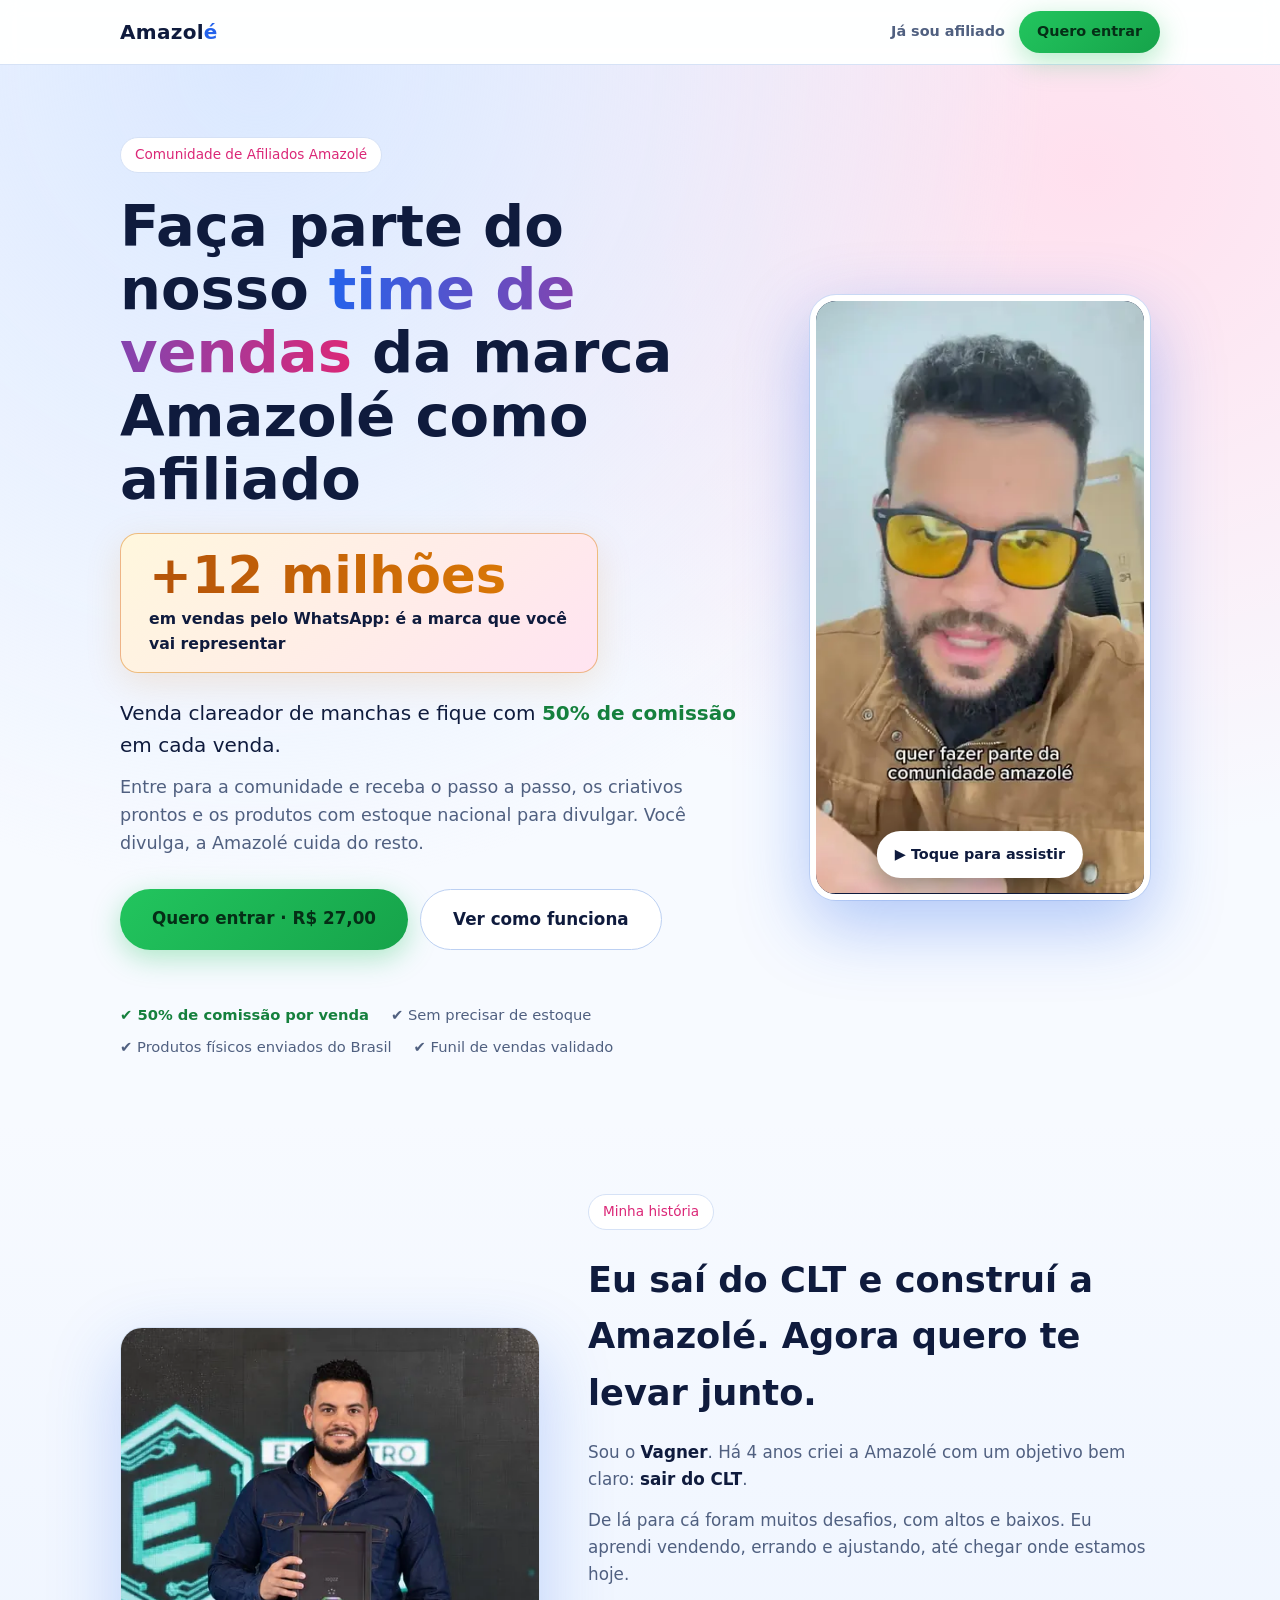
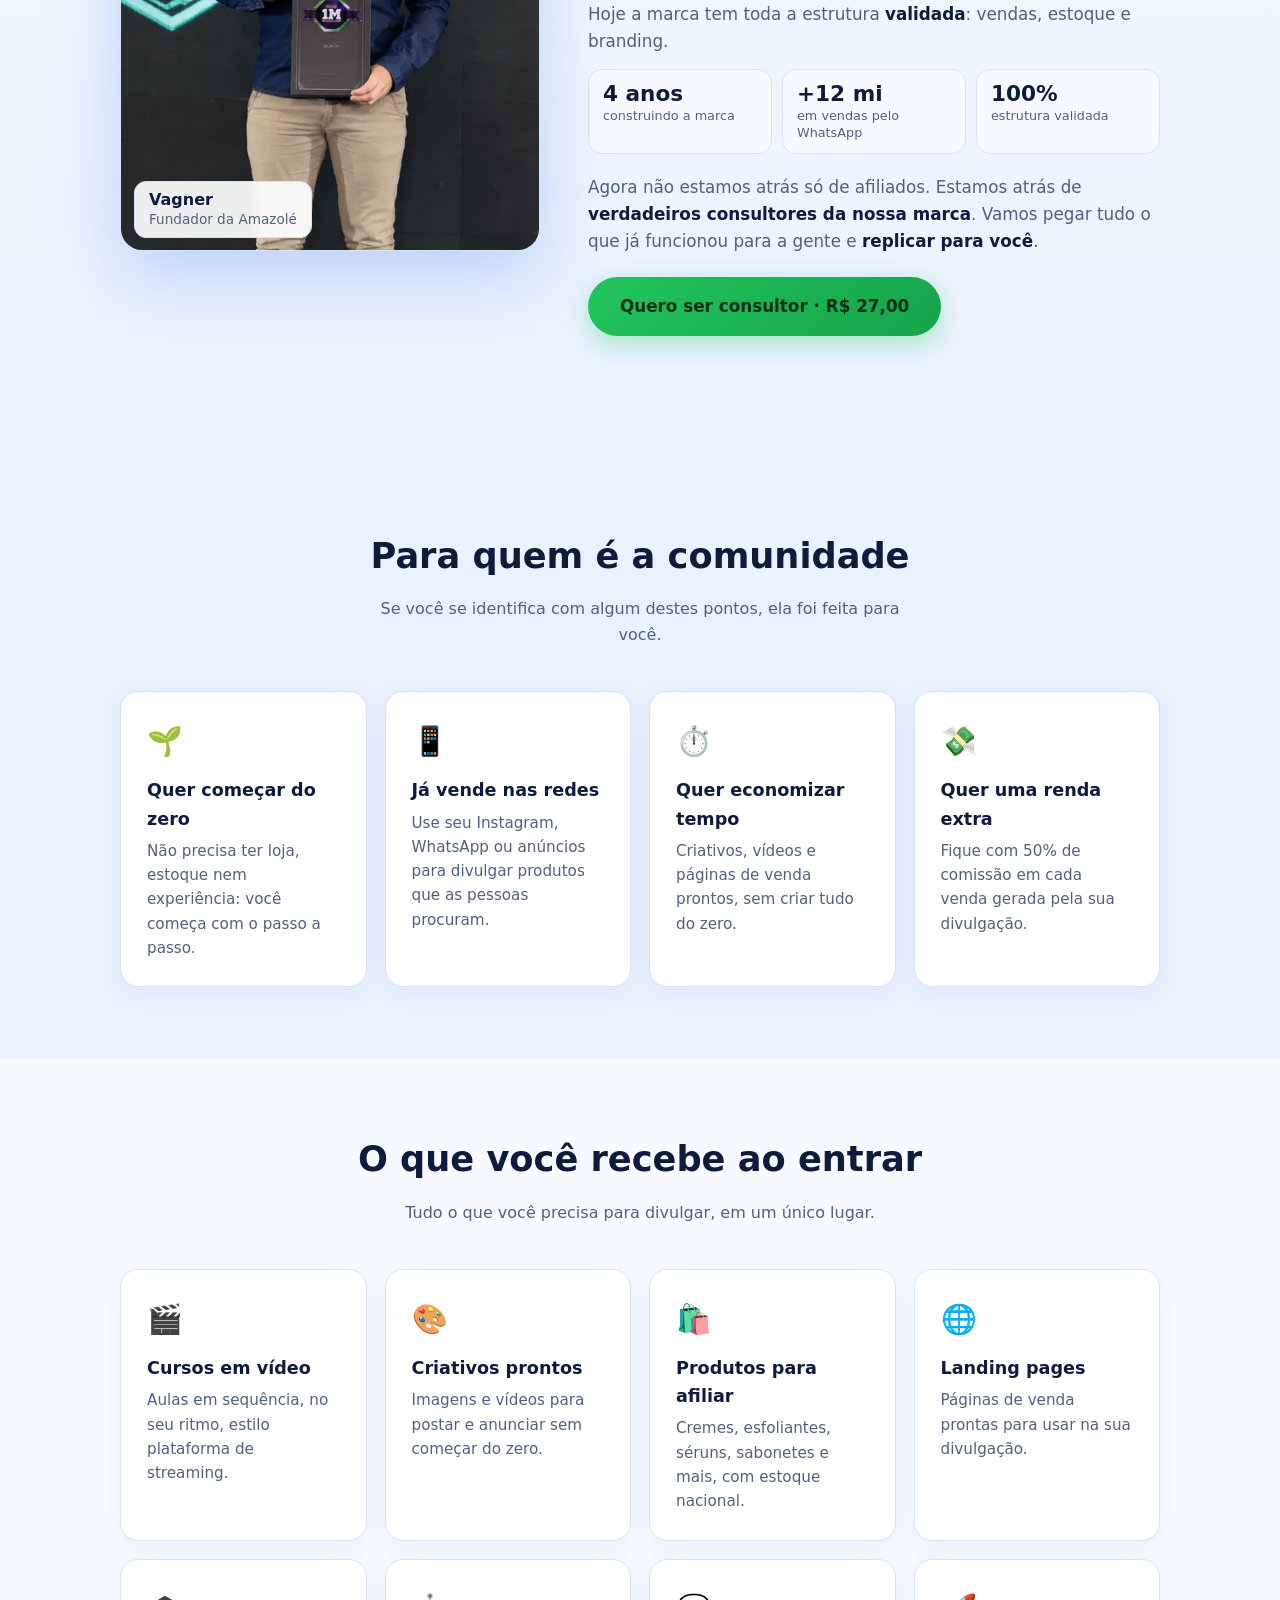
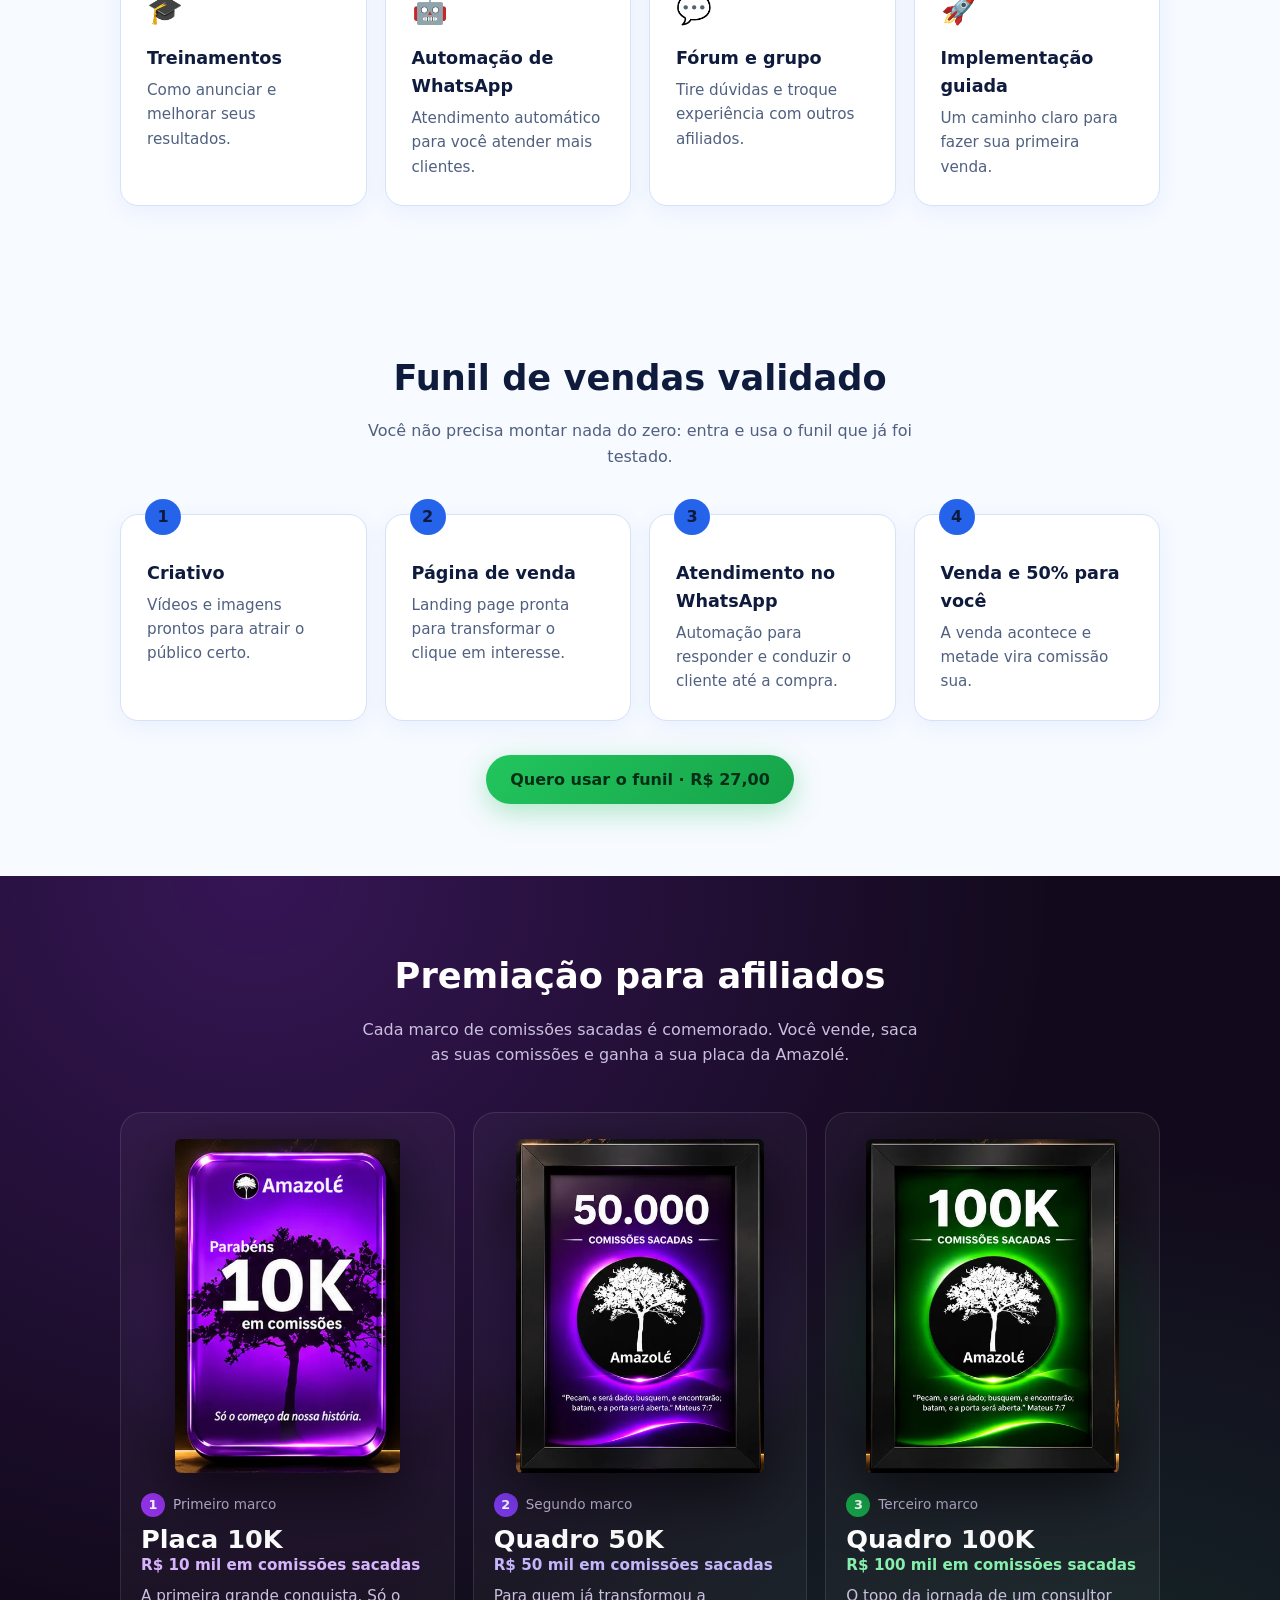
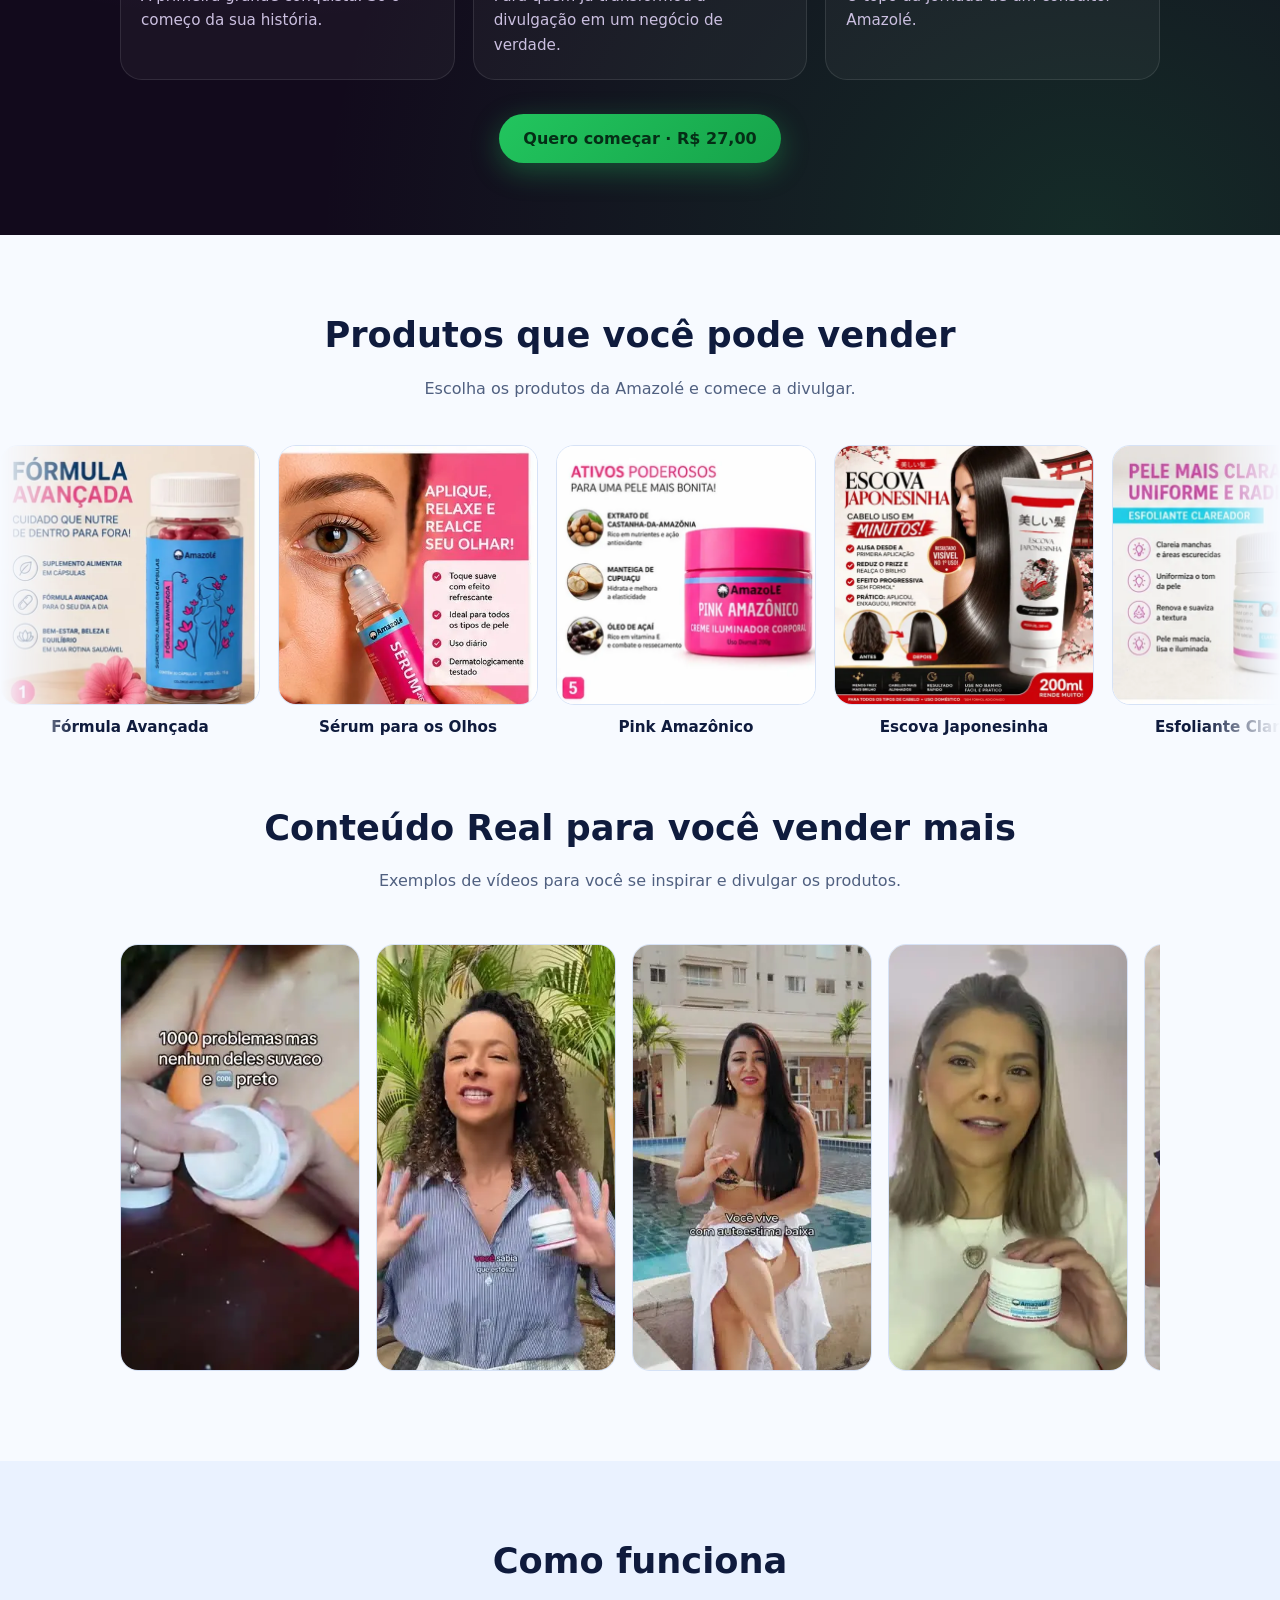
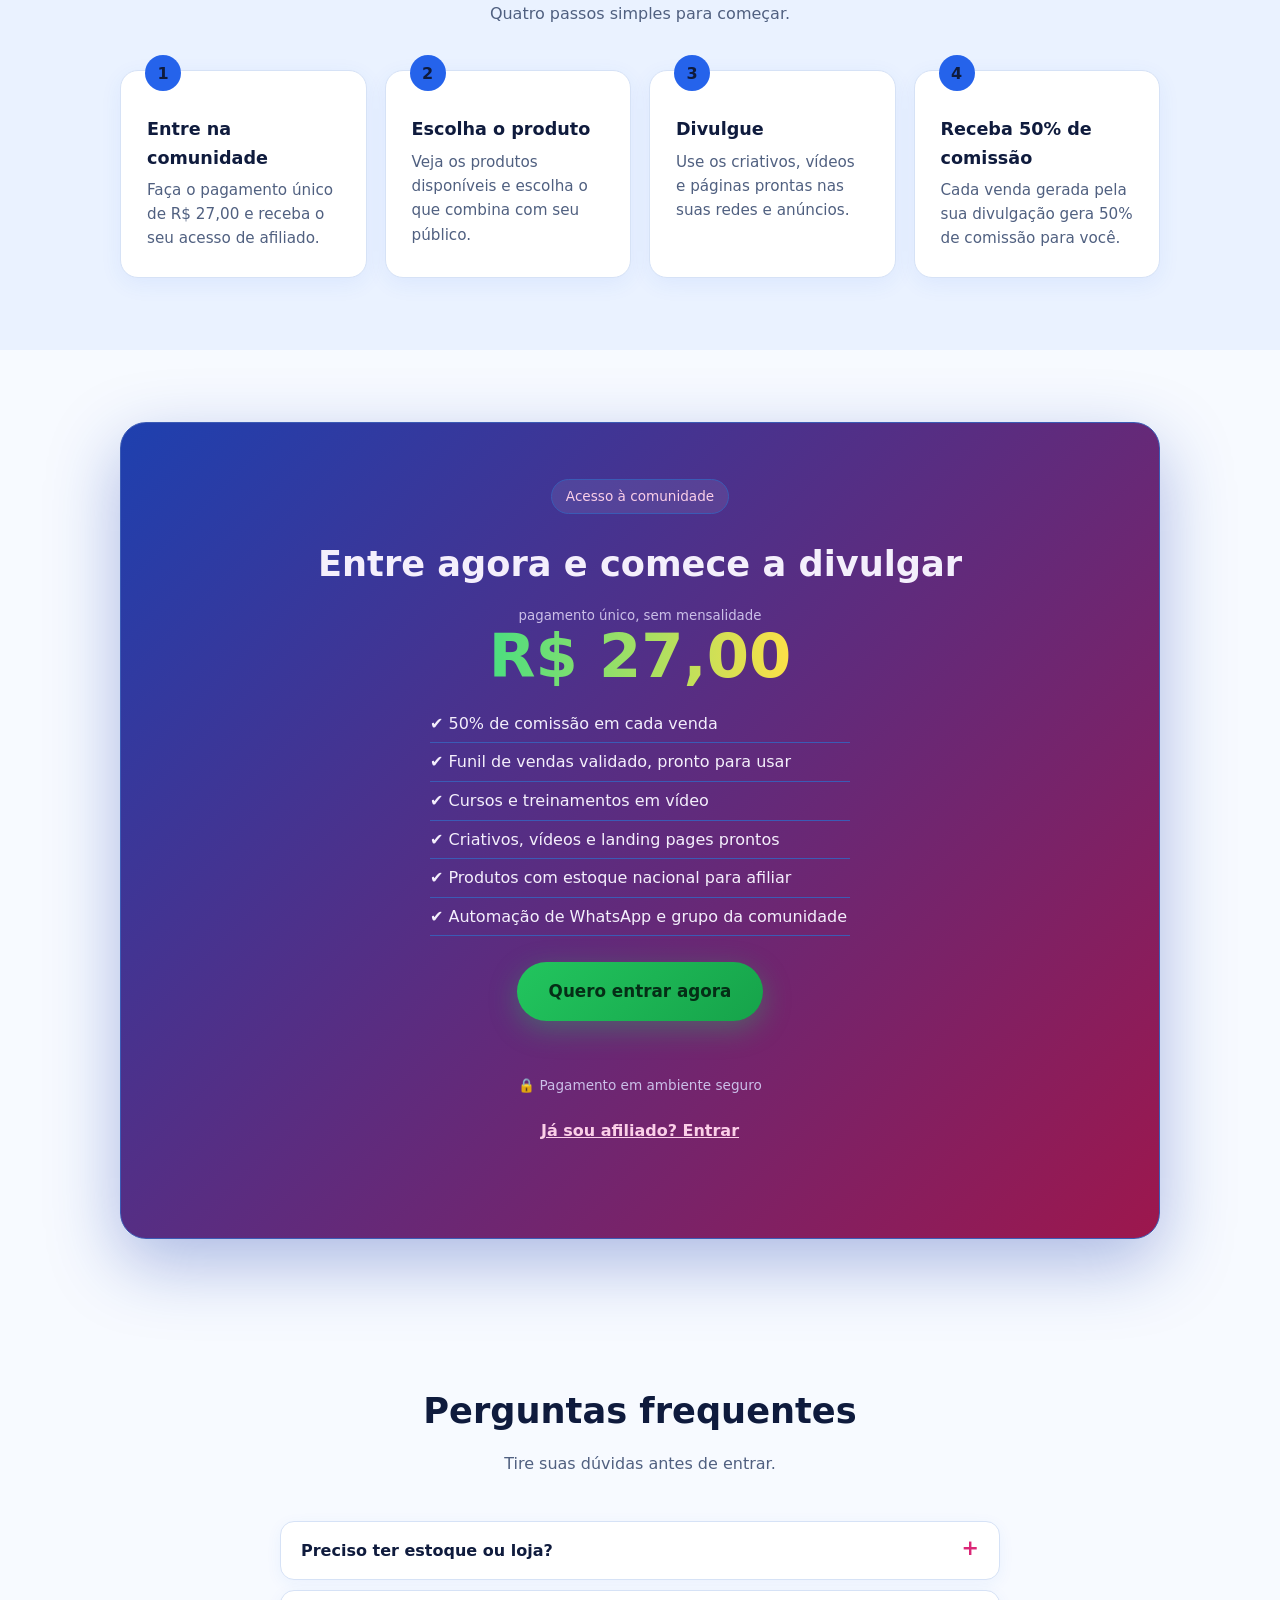
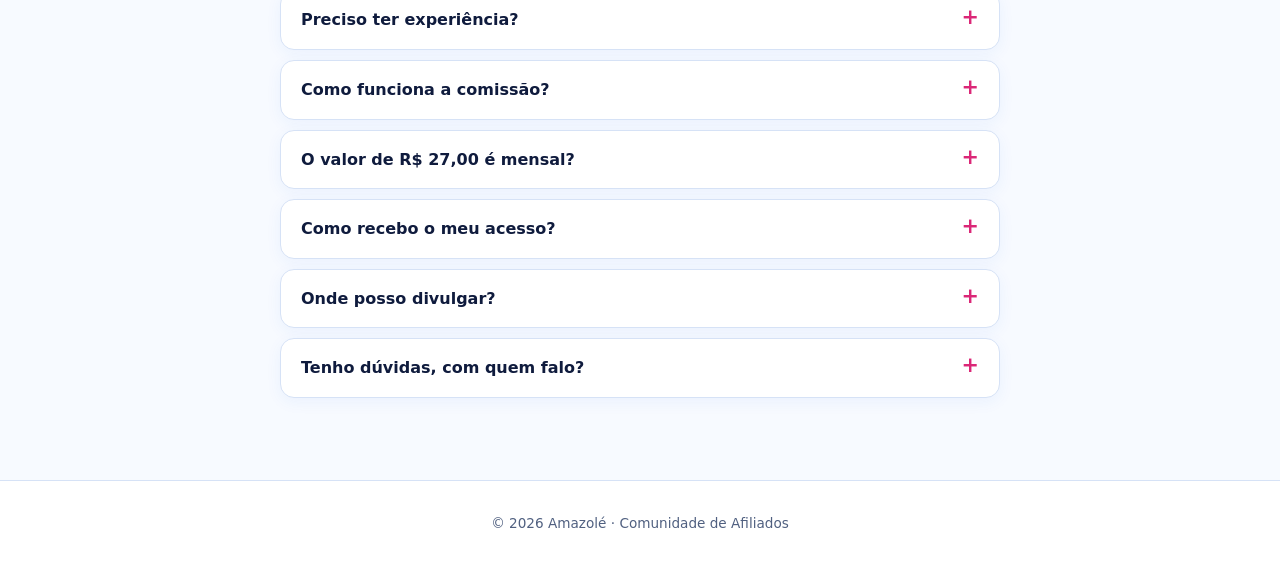
==== commit 743d9a83: "Página: seção de premiação para afiliados (placa 10K, quadros 50K e 100K) Co-Authored-By: Claude Opu" ====
--- a/index.html
+++ b/index.html
@@ -142,6 +142,34 @@
   .linkbtn{border:0;background:transparent;color:var(--accent2);font:inherit;font-weight:600;cursor:pointer;text-decoration:underline}
   /* ===== CARROSSEL DE PRODUTOS ===== */
   .produtos{padding-bottom:24px}
+  /* ---------- Premiação para afiliados ---------- */
+  .premios{background:#120a1c;color:#f4eefe;position:relative;overflow:hidden}
+  .premios::before{content:"";position:absolute;inset:0;background:radial-gradient(ellipse at 20% 0,rgba(147,51,234,.28),transparent 55%),radial-gradient(ellipse at 85% 100%,rgba(34,197,94,.18),transparent 50%);pointer-events:none}
+  .premios .wrap{position:relative}
+  .premios h2{color:#fff}
+  .premios .sub{color:#cbbfe0}
+  .marcos{list-style:none;display:grid;grid-template-columns:repeat(3,1fr);gap:18px;margin:36px 0 0;padding:0;counter-reset:m}
+  .marco{counter-increment:m;display:flex;flex-direction:column;border-radius:22px;background:rgba(255,255,255,.04);border:1px solid rgba(255,255,255,.1);overflow:hidden}
+  .marco figure{margin:0;height:360px;display:flex;align-items:flex-end;justify-content:center;padding:26px 18px 0;background:radial-gradient(circle at 50% 60%,var(--brilho),transparent 65%)}
+  .marco img{height:100%;width:auto;max-width:100%;object-fit:contain;border-radius:6px;filter:drop-shadow(0 18px 30px rgba(0,0,0,.6))}
+  .marco .info{padding:18px 20px 22px}
+  .marco .passo{display:inline-flex;align-items:center;gap:8px;font-size:.85rem;color:#cbbfe0;margin-bottom:8px}
+  .marco .passo::before{content:counter(m);width:24px;height:24px;border-radius:50%;display:grid;place-items:center;background:var(--cor);color:#fff;font-weight:800;font-size:.8rem}
+  .marco h3{font-size:1.6rem;line-height:1.1;color:#fff;margin:0 0 4px}
+  .marco h3 small{display:block;font-size:.95rem;font-weight:600;color:var(--cor-txt);margin-top:4px}
+  .marco p{color:#cbbfe0;font-size:.95rem;margin:10px 0 0}
+  .marco.m1{--cor:#9333ea;--cor-txt:#d8b4fe;--brilho:rgba(147,51,234,.35)}
+  .marco.m2{--cor:#7c3aed;--cor-txt:#c4b5fd;--brilho:rgba(124,58,237,.35)}
+  .marco.m3{--cor:#16a34a;--cor-txt:#86efac;--brilho:rgba(34,197,94,.32)}
+  .premios .mid-cta{margin-top:34px}
+  .premios .nota-premio{text-align:center;color:#9d8fb8;font-size:.85rem;margin-top:14px}
+  @media (max-width:820px){
+    .marcos{display:flex;overflow-x:auto;scroll-snap-type:x mandatory;gap:14px;margin:28px -16px 0;padding:0 16px 8px;scrollbar-width:none}
+    .marcos::-webkit-scrollbar{display:none}
+    .marco{flex:0 0 78%;scroll-snap-align:center}
+    .marco h3{font-size:1.4rem}
+    .marco figure{height:300px;padding-top:22px}
+  }
   .marquee{overflow:hidden;-webkit-mask-image:linear-gradient(90deg,transparent,#000 6%,#000 94%,transparent);mask-image:linear-gradient(90deg,transparent,#000 6%,#000 94%,transparent)}
   .track{display:flex;width:max-content;animation:rolar 45s linear infinite}
   .marquee:hover .track,.marquee:focus-within .track{animation-play-state:paused}
@@ -523,6 +551,40 @@
     </div>
   </section>
 
+  <section class="premios" id="premiacao">
+    <div class="wrap">
+      <h2>Premiação para afiliados</h2>
+      <p class="sub">Cada marco de comissões sacadas é comemorado. Você vende, saca as suas comissões e ganha a sua placa da Amazolé.</p>
+      <ol class="marcos">
+        <li class="marco m1">
+          <figure><img src="img/premios/placa-10k.webp" alt="Placa roxa da Amazolé: Parabéns, 10K em comissões" width="404" height="600" loading="lazy" decoding="async"></figure>
+          <div class="info">
+            <span class="passo">Primeiro marco</span>
+            <h3>Placa 10K<small>R$ 10 mil em comissões sacadas</small></h3>
+            <p>A primeira grande conquista. Só o começo da sua história.</p>
+          </div>
+        </li>
+        <li class="marco m2">
+          <figure><img src="img/premios/quadro-50k.webp" alt="Quadro roxo da Amazolé: 50.000 em comissões sacadas" width="444" height="600" loading="lazy" decoding="async"></figure>
+          <div class="info">
+            <span class="passo">Segundo marco</span>
+            <h3>Quadro 50K<small>R$ 50 mil em comissões sacadas</small></h3>
+            <p>Para quem já transformou a divulgação em um negócio de verdade.</p>
+          </div>
+        </li>
+        <li class="marco m3">
+          <figure><img src="img/premios/quadro-100k.webp" alt="Quadro verde da Amazolé: 100K em comissões sacadas" width="454" height="600" loading="lazy" decoding="async"></figure>
+          <div class="info">
+            <span class="passo">Terceiro marco</span>
+            <h3>Quadro 100K<small>R$ 100 mil em comissões sacadas</small></h3>
+            <p>O topo da jornada de um consultor Amazolé.</p>
+          </div>
+        </li>
+      </ol>
+      <p class="mid-cta"><a class="btn" href="#" data-checkout>Quero começar · R$ 27,00</a></p>
+    </div>
+  </section>
+
   <section class="produtos" id="produtos">
     <div class="wrap">
       <h2>Produtos que você pode vender</h2>
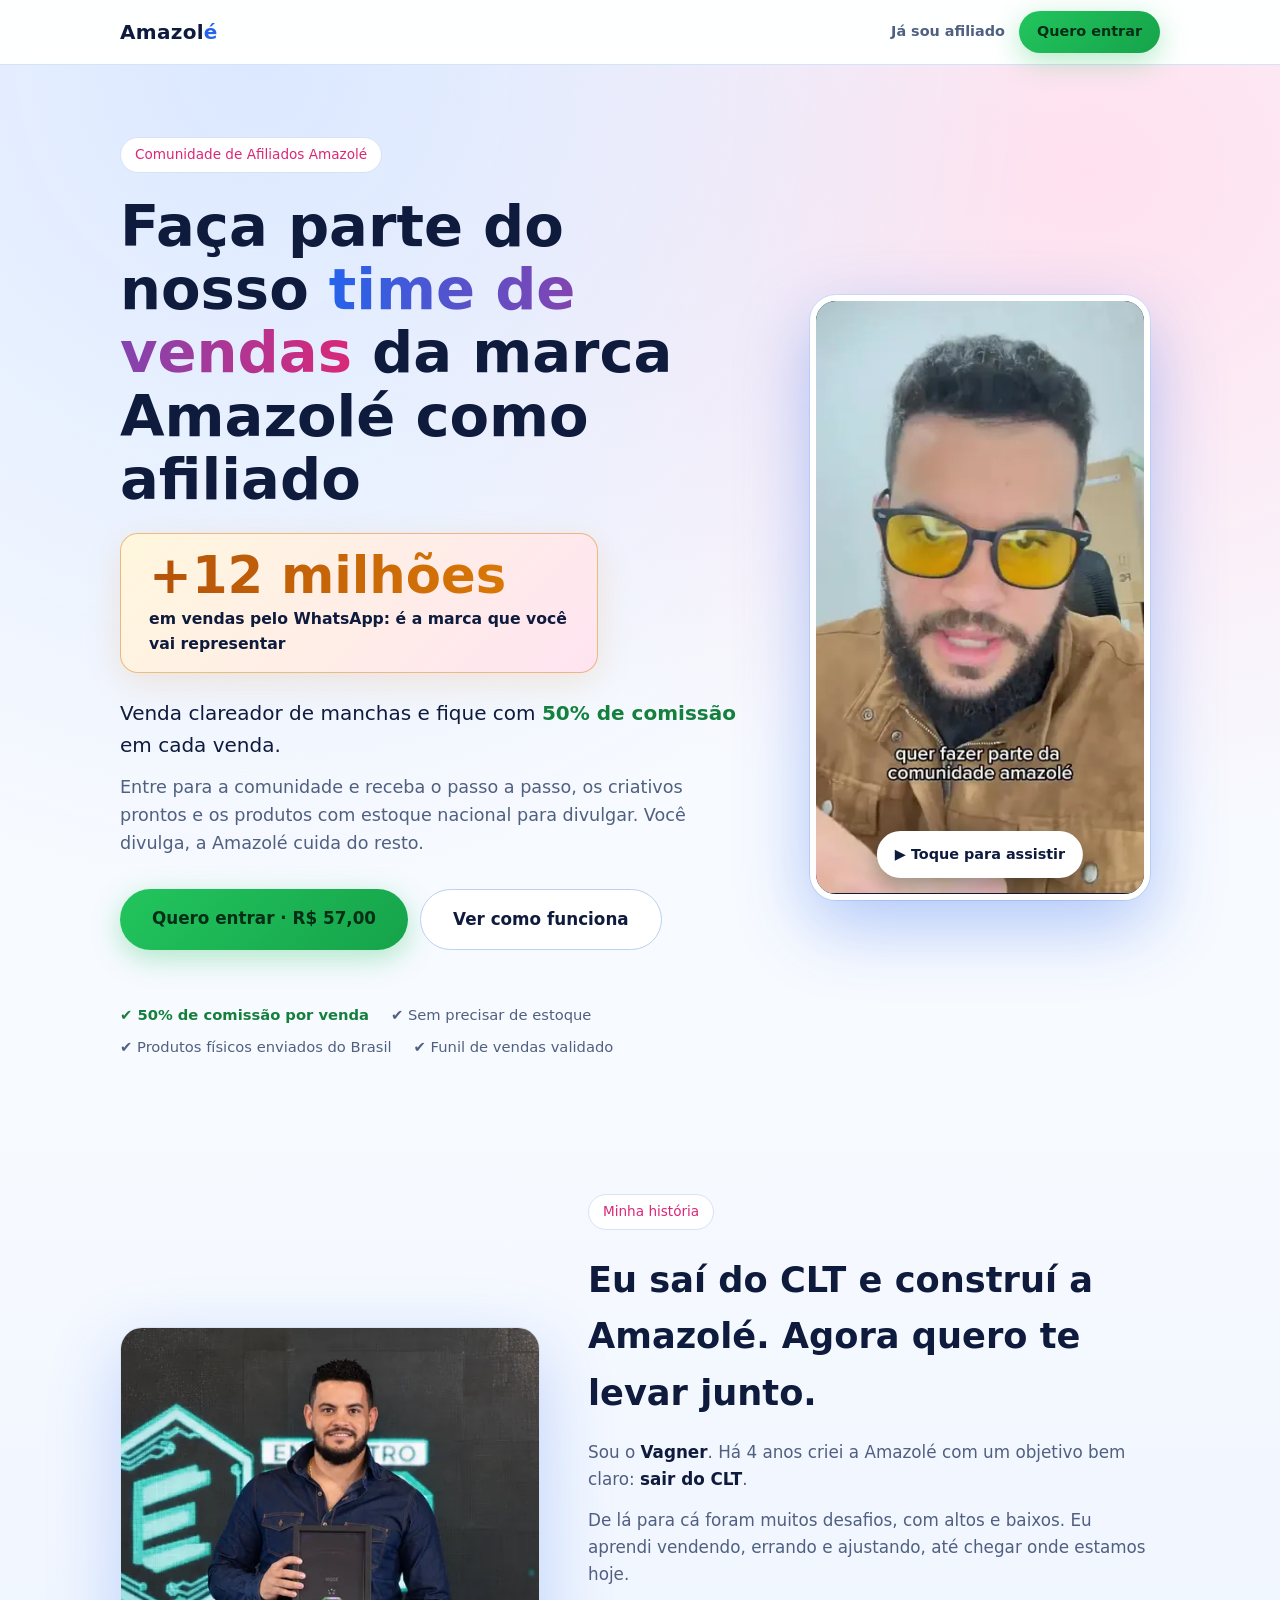
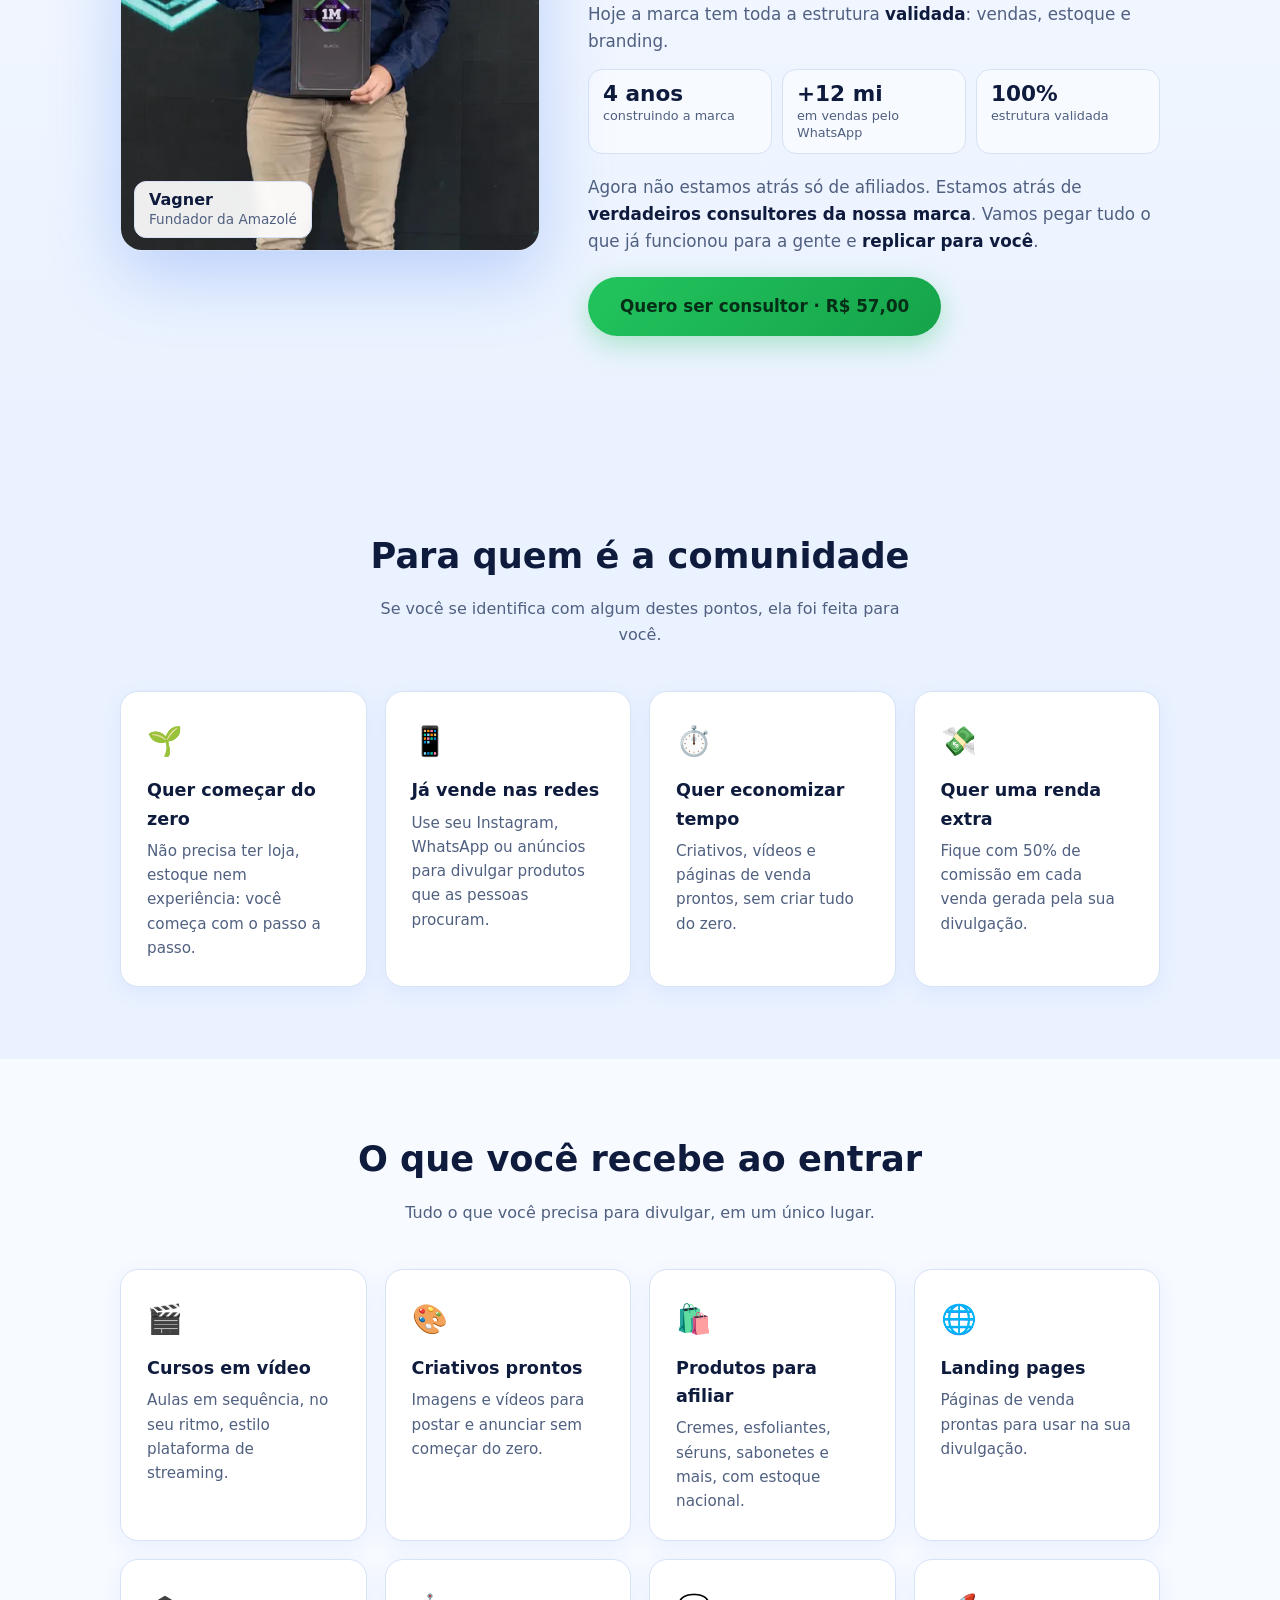
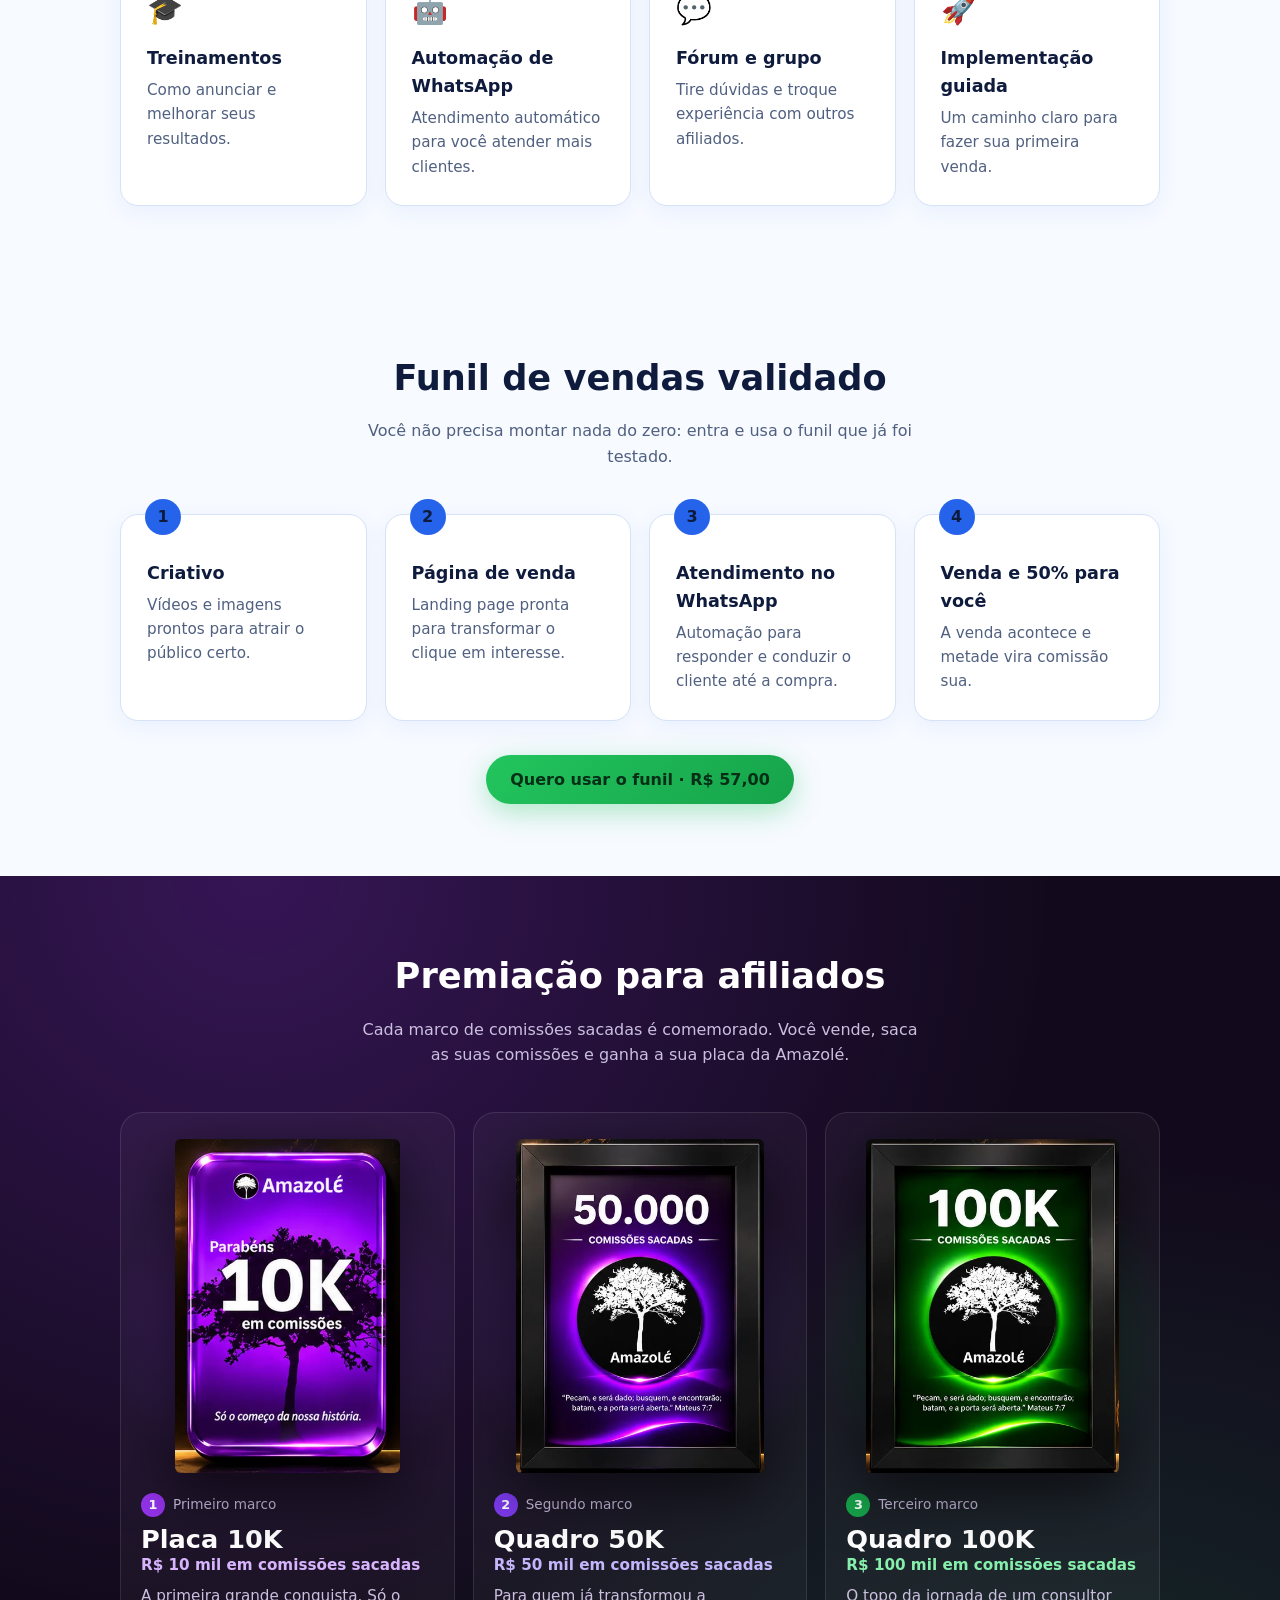
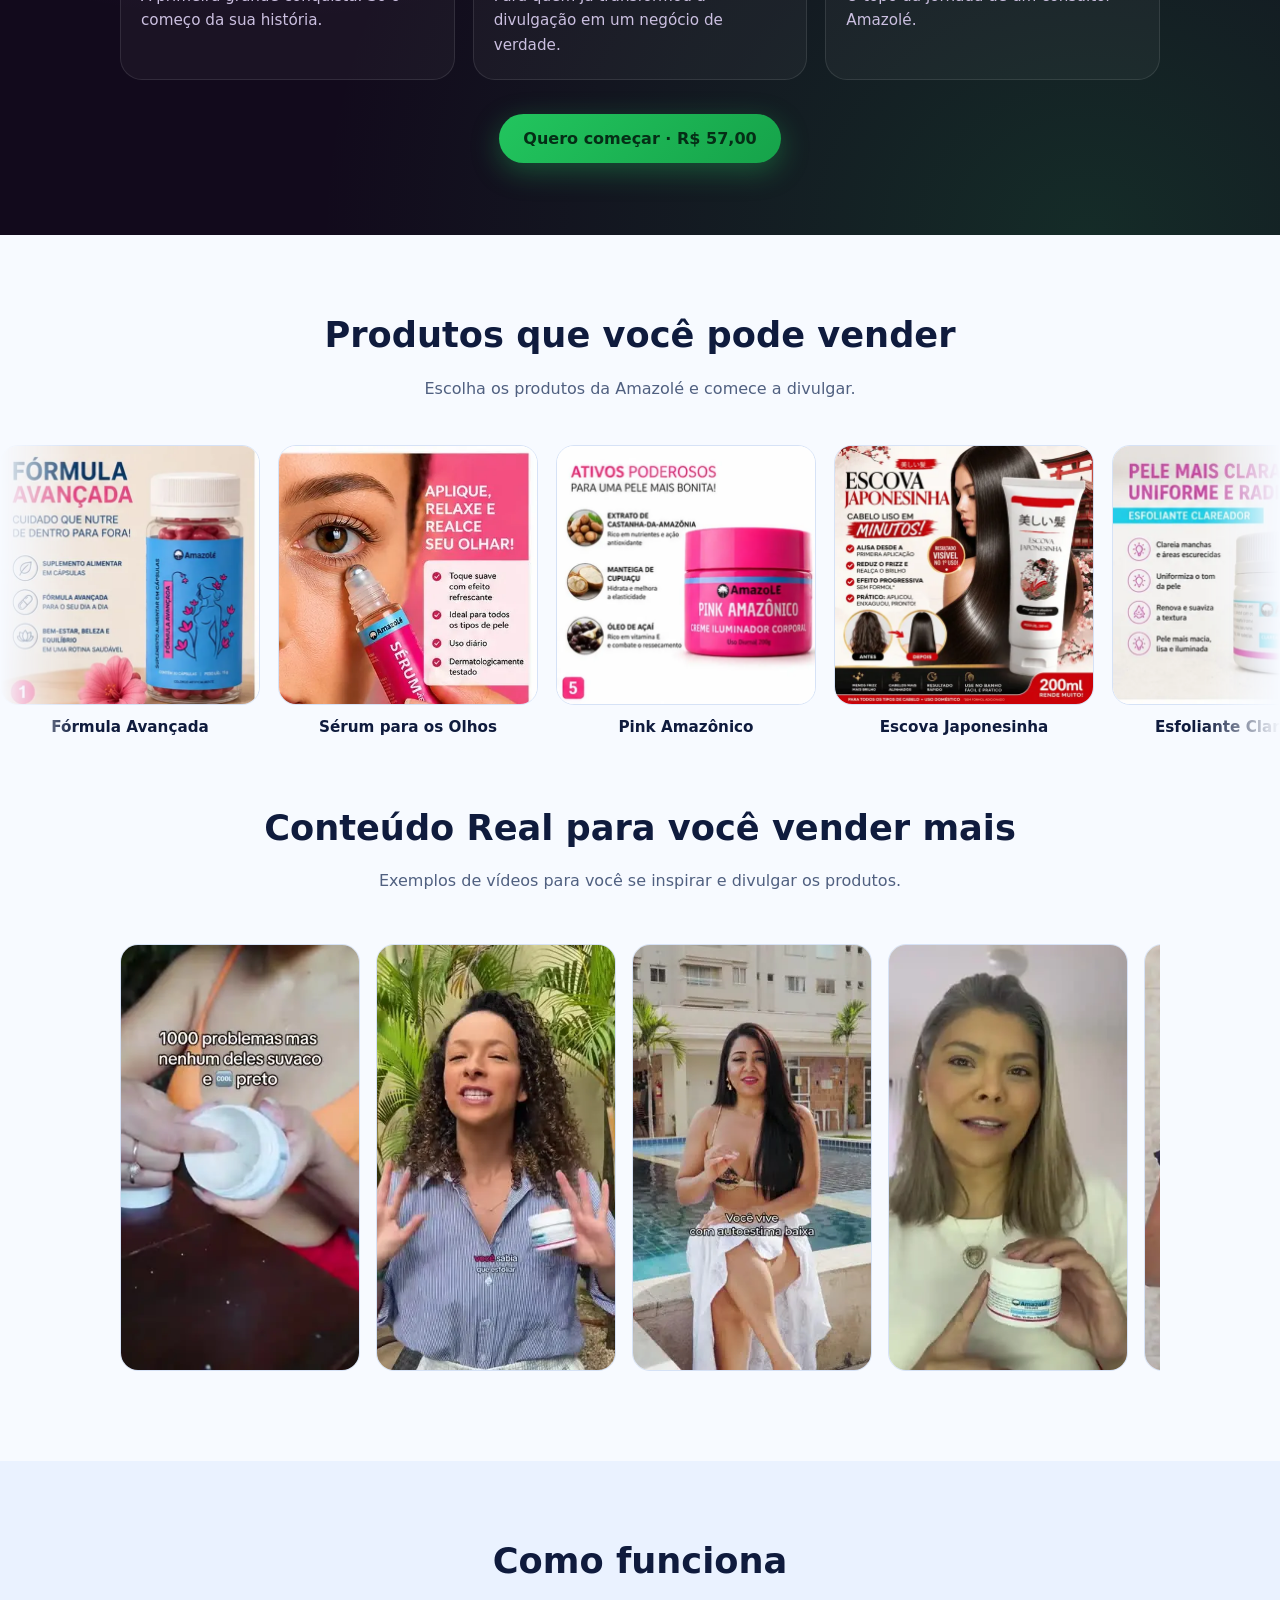
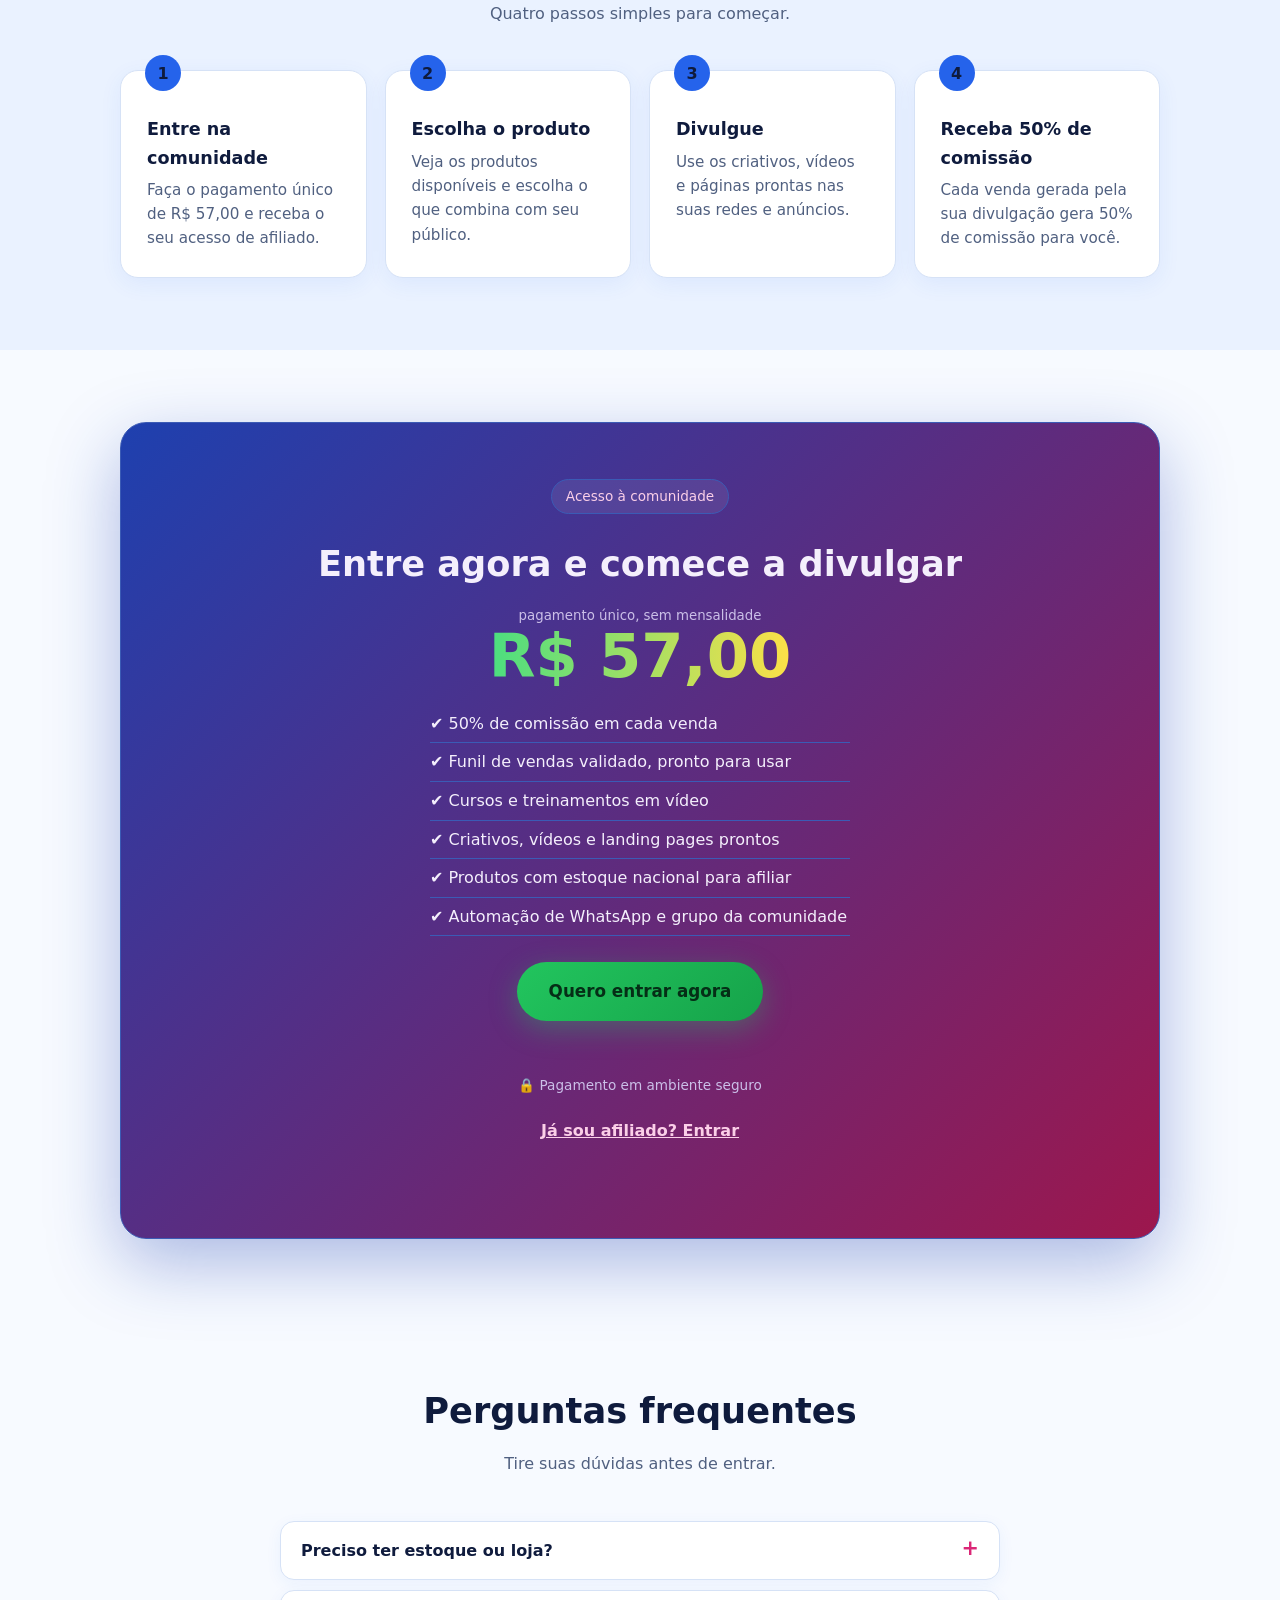
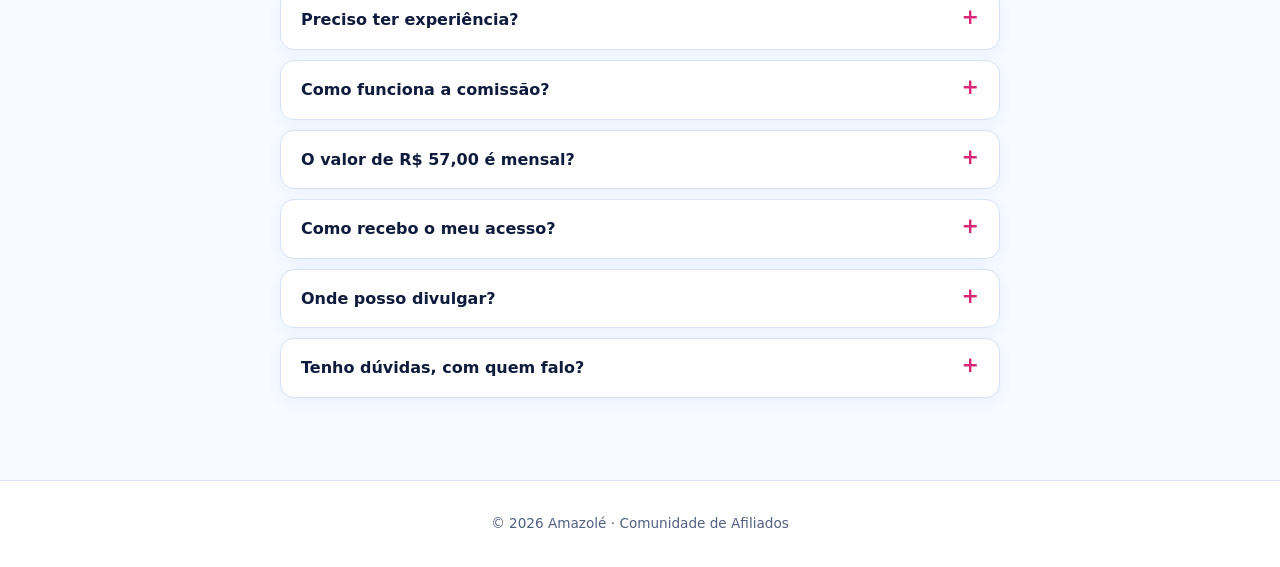
==== commit cefd6c28: "Página principal: checkout de R$ 57 (pagamento57), preço e Pixel atualizados; link do painel não sob" ====
--- a/index.html
+++ b/index.html
@@ -4,7 +4,7 @@
 <meta charset="utf-8">
 <meta name="viewport" content="width=device-width, initial-scale=1.0">
 <title>Seja afiliado Amazolé — Time de vendas com 50% de comissão</title>
-<meta name="description" content="Faça parte do time de vendas da Amazolé, marca com mais de 12 milhões em vendas pelo WhatsApp. 50% de comissão e pagamento único de R$ 27,00.">
+<meta name="description" content="Faça parte do time de vendas da Amazolé, marca com mais de 12 milhões em vendas pelo WhatsApp. 50% de comissão e pagamento único de R$ 57,00.">
 <meta name="theme-color" content="#ffffff">
 <link rel="preload" as="image" href="media/topo/comunidade.webp" type="image/webp" fetchpriority="high">
 <style>
@@ -415,10 +415,10 @@
 !function(f,b,e,v,n,t,s){if(f.fbq)return;n=f.fbq=function(){n.callMethod?n.callMethod.apply(n,arguments):n.queue.push(arguments)};if(!f._fbq)f._fbq=n;n.push=n;n.loaded=!0;n.version='2.0';n.queue=[];t=b.createElement(e);t.async=!0;t.src=v;s=b.getElementsByTagName(e)[0];s.parentNode.insertBefore(t,s)}(window,document,'script','https://connect.facebook.net/en_US/fbevents.js');
 fbq('init','1002875375909644');
 fbq('track','PageView');
-fbq('track','ViewContent',{content_name:'Comunidade Amazolé',content_category:'Pagina de vendas',currency:'BRL',value:27.00});
+fbq('track','ViewContent',{content_name:'Comunidade Amazolé',content_category:'Pagina de vendas',currency:'BRL',value:57.00});
 document.addEventListener('click',function(e){
   var a=e.target.closest&&e.target.closest('[data-checkout]');
-  if(a)fbq('track','InitiateCheckout',{content_name:'Comunidade Amazolé',currency:'BRL',value:27.00,num_items:1});
+  if(a)fbq('track','InitiateCheckout',{content_name:'Comunidade Amazolé',currency:'BRL',value:57.00,num_items:1});
 },true);
 </script>
 <noscript><img height="1" width="1" style="display:none" src="https://www.facebook.com/tr?id=1002875375909644&ev=PageView&noscript=1" alt=""></noscript>
@@ -450,7 +450,7 @@
         <p class="oferta-linha">Venda clareador de manchas e fique com <strong>50% de comissão</strong> em cada venda.</p>
       <p>Entre para a comunidade e receba o passo a passo, os criativos prontos e os produtos com estoque nacional para divulgar. Você divulga, a Amazolé cuida do resto.</p>
       <div class="cta">
-        <a class="btn lg" href="#" data-checkout>Quero entrar · R$ 27,00</a>
+        <a class="btn lg" href="#" data-checkout>Quero entrar · R$ 57,00</a>
         <a class="btn ghost lg" href="#como-funciona">Ver como funciona</a>
       </div>
       <p class="cta-note" role="status"></p>
@@ -477,7 +477,7 @@
       <p class="sub">Assista ao vídeo e entenda como os afiliados da Amazolé vendem.</p>
       <div class="video" id="video"></div>
       <div class="grid" id="depoimentos"></div>
-      <p class="mid-cta"><a class="btn" href="#" data-checkout>Quero fazer parte · R$ 27,00</a></p>
+      <p class="mid-cta"><a class="btn" href="#" data-checkout>Quero fazer parte · R$ 57,00</a></p>
     </div>
   </section>
 
@@ -500,7 +500,7 @@
             <li><strong>100%</strong><span>estrutura validada</span></li>
           </ul>
           <p>Agora não estamos atrás só de afiliados. Estamos atrás de <strong>verdadeiros consultores da nossa marca</strong>. Vamos pegar tudo o que já funcionou para a gente e <strong>replicar para você</strong>.</p>
-          <p class="hist-cta"><a class="btn lg" href="#" data-checkout>Quero ser consultor · R$ 27,00</a></p>
+          <p class="hist-cta"><a class="btn lg" href="#" data-checkout>Quero ser consultor · R$ 57,00</a></p>
           <p class="cta-note" role="status"></p>
         </div>
       </div>
@@ -547,7 +547,7 @@
         <div class="card"><h3>Atendimento no WhatsApp</h3><p>Automação para responder e conduzir o cliente até a compra.</p></div>
         <div class="card"><h3>Venda e 50% para você</h3><p>A venda acontece e metade vira comissão sua.</p></div>
       </div>
-      <p class="mid-cta"><a class="btn" href="#" data-checkout>Quero usar o funil · R$ 27,00</a></p>
+      <p class="mid-cta"><a class="btn" href="#" data-checkout>Quero usar o funil · R$ 57,00</a></p>
     </div>
   </section>
 
@@ -581,7 +581,7 @@
           </div>
         </li>
       </ol>
-      <p class="mid-cta"><a class="btn" href="#" data-checkout>Quero começar · R$ 27,00</a></p>
+      <p class="mid-cta"><a class="btn" href="#" data-checkout>Quero começar · R$ 57,00</a></p>
     </div>
   </section>
 
@@ -637,7 +637,7 @@
       <h2>Como funciona</h2>
       <p class="sub">Quatro passos simples para começar.</p>
       <div class="grid steps">
-        <div class="card"><h3>Entre na comunidade</h3><p>Faça o pagamento único de R$ 27,00 e receba o seu acesso de afiliado.</p></div>
+        <div class="card"><h3>Entre na comunidade</h3><p>Faça o pagamento único de R$ 57,00 e receba o seu acesso de afiliado.</p></div>
         <div class="card"><h3>Escolha o produto</h3><p>Veja os produtos disponíveis e escolha o que combina com seu público.</p></div>
         <div class="card"><h3>Divulgue</h3><p>Use os criativos, vídeos e páginas prontas nas suas redes e anúncios.</p></div>
         <div class="card"><h3>Receba 50% de comissão</h3><p>Cada venda gerada pela sua divulgação gera 50% de comissão para você.</p></div>
@@ -650,7 +650,7 @@
       <div class="box">
         <span class="tag">Acesso à comunidade</span>
         <h2>Entre agora e comece a divulgar</h2>
-        <div class="preco"><small>pagamento único, sem mensalidade</small><strong>R$ 27,00</strong></div>
+        <div class="preco"><small>pagamento único, sem mensalidade</small><strong>R$ 57,00</strong></div>
         <ul class="inclui">
           <li>✔ 50% de comissão em cada venda</li>
           <li>✔ Funil de vendas validado, pronto para usar</li>
@@ -674,7 +674,7 @@
       <details><summary>Preciso ter estoque ou loja?</summary><p>Não. Os produtos têm estoque nacional e você só precisa divulgar.</p></details>
       <details><summary>Preciso ter experiência?</summary><p>Não. A comunidade tem cursos, treinamentos e um caminho guiado para quem está começando.</p></details>
       <details><summary>Como funciona a comissão?</summary><p>Você fica com 50% de comissão a cada venda feita pela sua divulgação.</p></details>
-      <details><summary>O valor de R$ 27,00 é mensal?</summary><p>Não. É um pagamento único, sem mensalidade.</p></details>
+      <details><summary>O valor de R$ 57,00 é mensal?</summary><p>Não. É um pagamento único, sem mensalidade.</p></details>
       <details><summary>Como recebo o meu acesso?</summary><p>Depois da confirmação do pagamento, é só entrar com o seu e-mail na página inicial.</p></details>
       <details><summary>Onde posso divulgar?</summary><p>Onde você tiver público: Instagram, WhatsApp, TikTok, anúncios e outros canais.</p></details>
       <details><summary>Tenho dúvidas, com quem falo?</summary><p>Entre em contato pelo e-mail sac@amazole.me.</p></details>
@@ -682,7 +682,7 @@
   </section>
 </main>
 
-<div class="sticky-cta" id="sticky-cta"><a class="btn lg" href="#" data-checkout>Entrar na comunidade · R$ 27,00</a></div>
+<div class="sticky-cta" id="sticky-cta"><a class="btn lg" href="#" data-checkout>Entrar na comunidade · R$ 57,00</a></div>
 <footer>
   <div class="wrap">© 2026 Amazolé · Comunidade de Afiliados</div>
 </footer>
@@ -869,9 +869,9 @@
   })();
 
   // ===== CHECKOUT =====
-  // Cole aqui o link completo do checkout (pagamento de R$ 27,00).
+  // Cole aqui o link completo do checkout (pagamento de R$ 57,00).
   // Exemplo: var CHECKOUT_URL = "https://pay.exemplo.com/abc123";
-  var CHECKOUT_URL = "https://pagamentos.amazoleafiliados.com.br/";
+  var CHECKOUT_URL = "https://pagamento57.amazoleafiliados.com.br/";
 
   // Repassa as UTMs do anúncio e marca a origem (src=pagina) para saber de onde veio cada venda
   function linkCheckout(base, extra) {
@@ -1218,7 +1218,7 @@
       var box = criar("div", "pendente-box");
       box.appendChild(criar("h3", "", "Seu acesso está pendente"));
       box.appendChild(criar("p", "", "O acesso é liberado automaticamente assim que o pagamento é confirmado. Se você já pagou, aguarde alguns minutos e toque em “Já paguei, verificar de novo”."));
-      var go = criar("a", "btn lg", "Quero entrar · R$ 27,00");
+      var go = criar("a", "btn lg", "Quero entrar · R$ 57,00");
       go.href = "#"; go.setAttribute("data-checkout", "");
       var ja = criar("button", "linkbtn", "Já paguei, verificar de novo");
       ja.type = "button";
@@ -1651,7 +1651,8 @@
     var r = await api("site_publico");
     if (!r.ok) return;
     var d = r.data || {};
-    if (/^https:\/\//i.test(d.checkout_url || "")) CHECKOUT_URL = d.checkout_url;
+    // O checkout desta página é fixo (R$ 57). O link do painel admin só entra se CHECKOUT_URL estiver vazio.
+    if (!CHECKOUT_URL && /^https:\/\//i.test(d.checkout_url || "")) CHECKOUT_URL = d.checkout_url;
     if (/^[\w-]{11}$/.test(d.video_id || "")) VIDEO_ID = d.video_id;
     if (Array.isArray(d.depoimentos) && d.depoimentos.length) DEPOIMENTOS = d.depoimentos;
     aplicarCheckout();
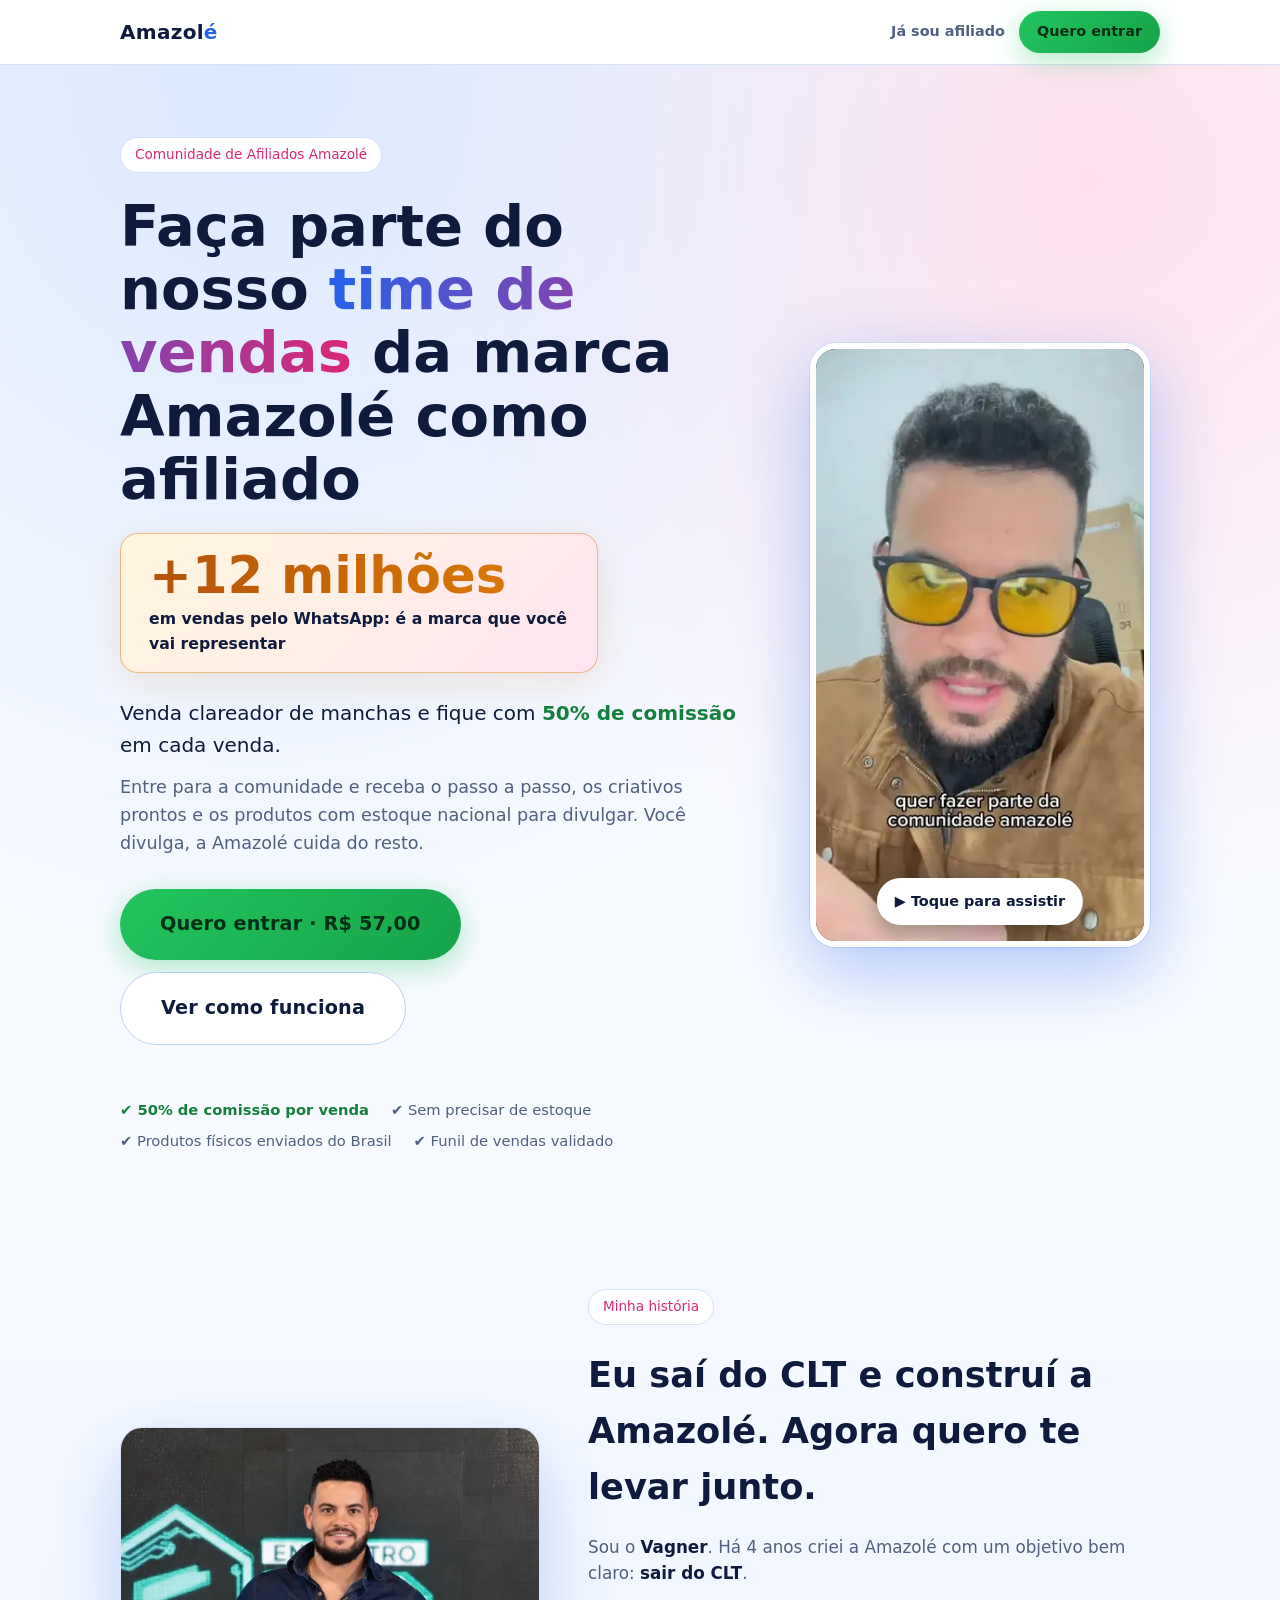
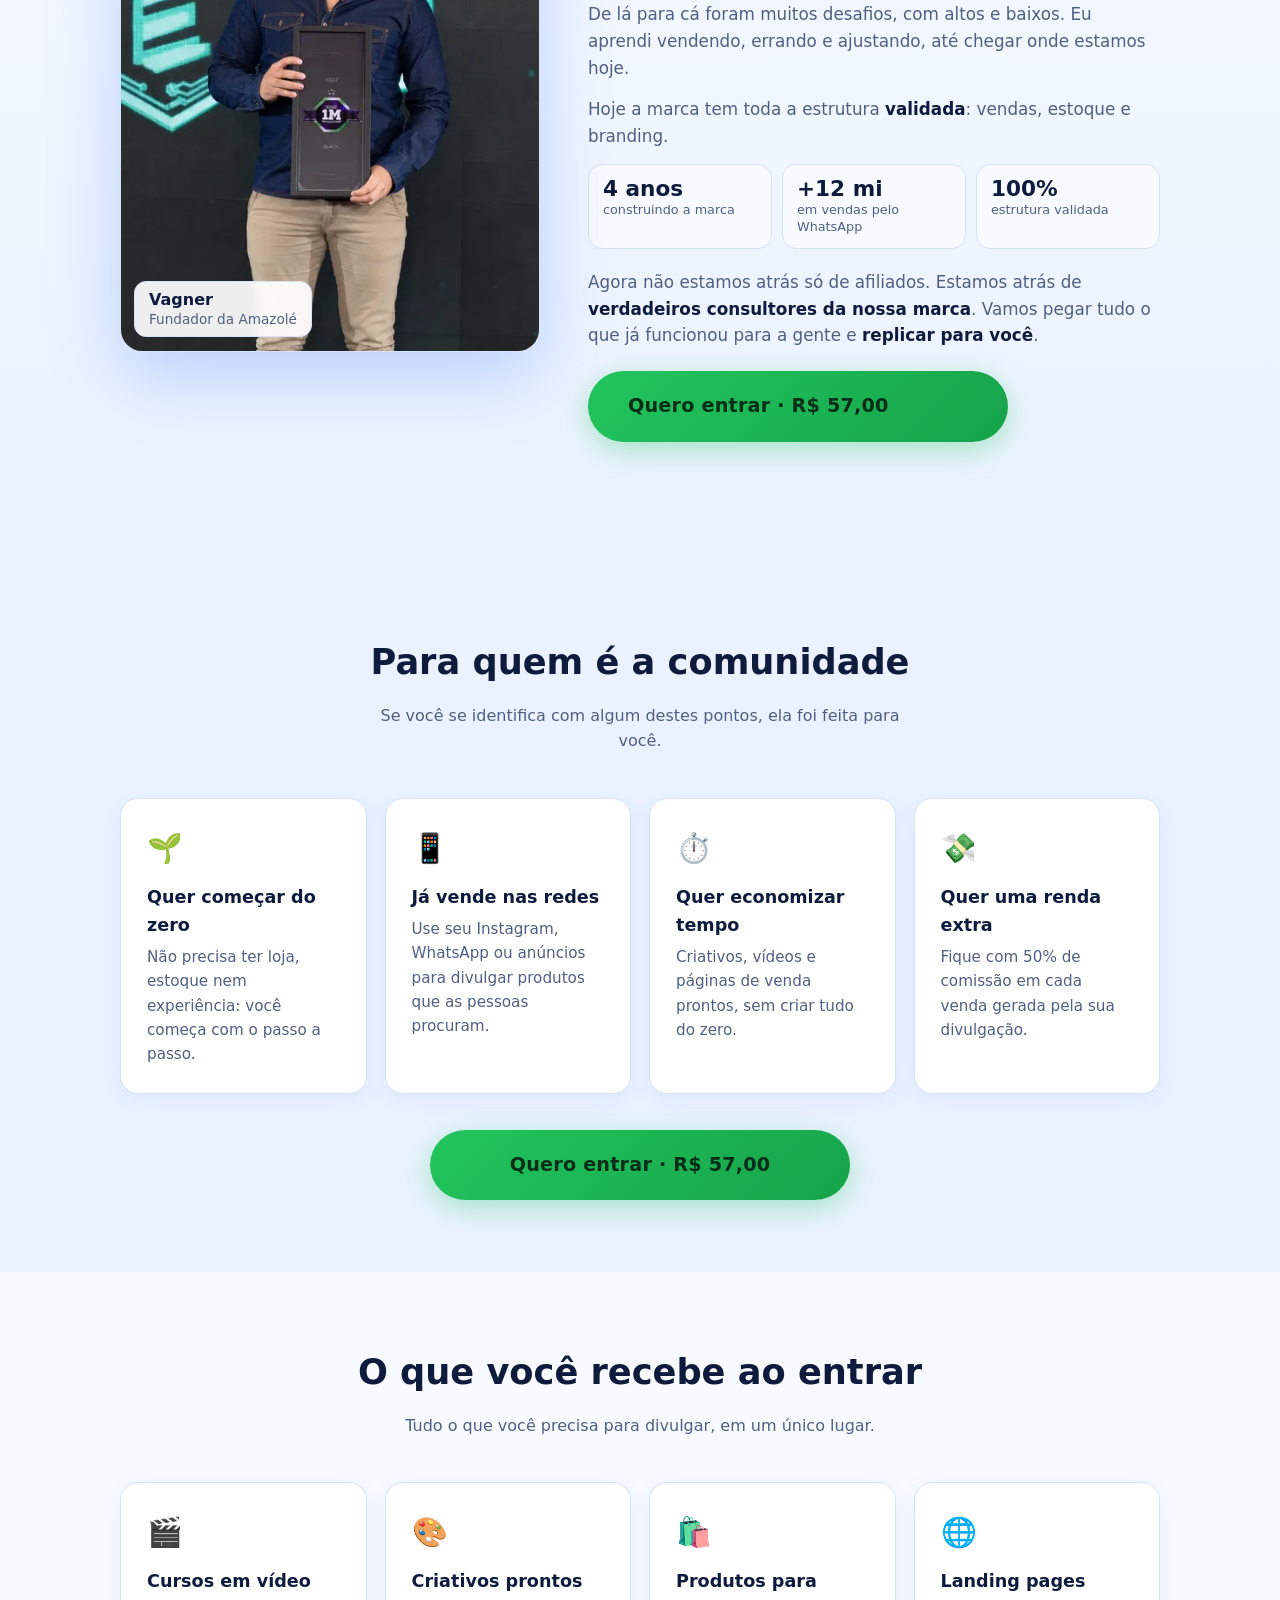
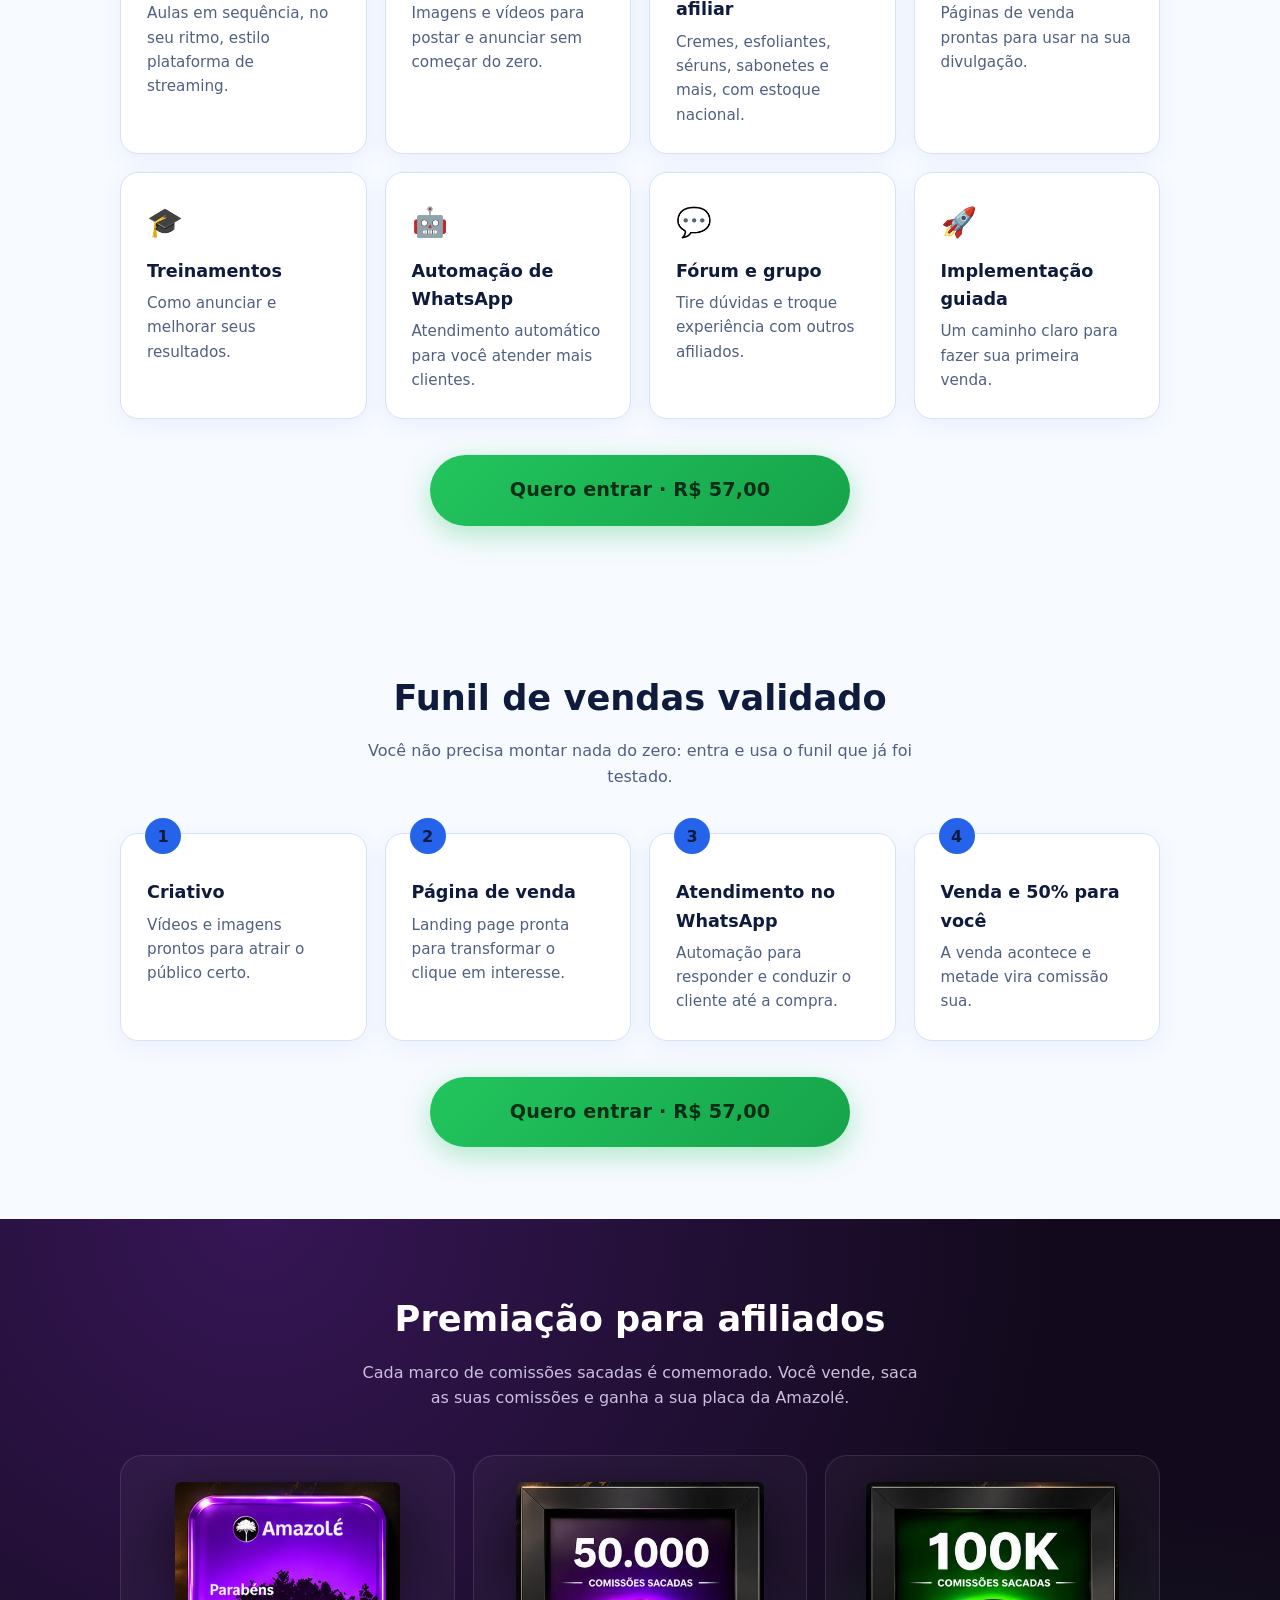
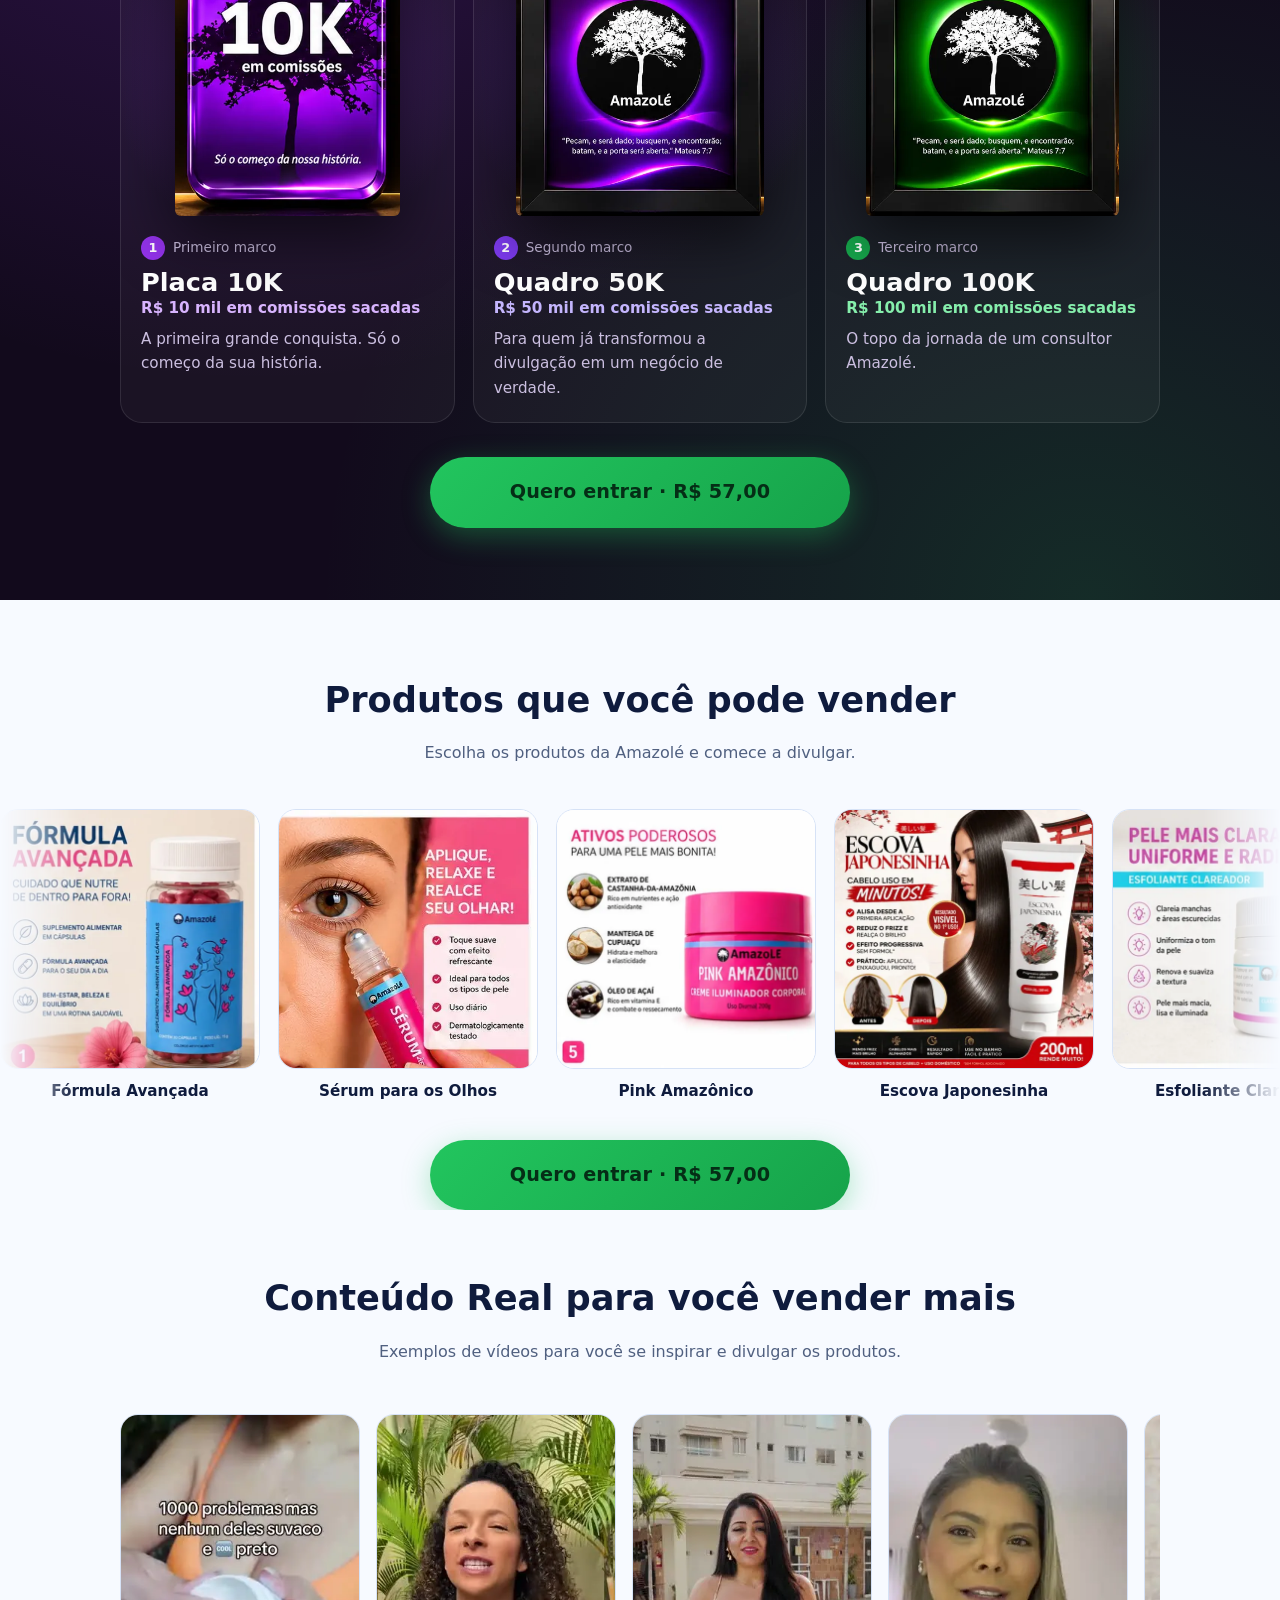
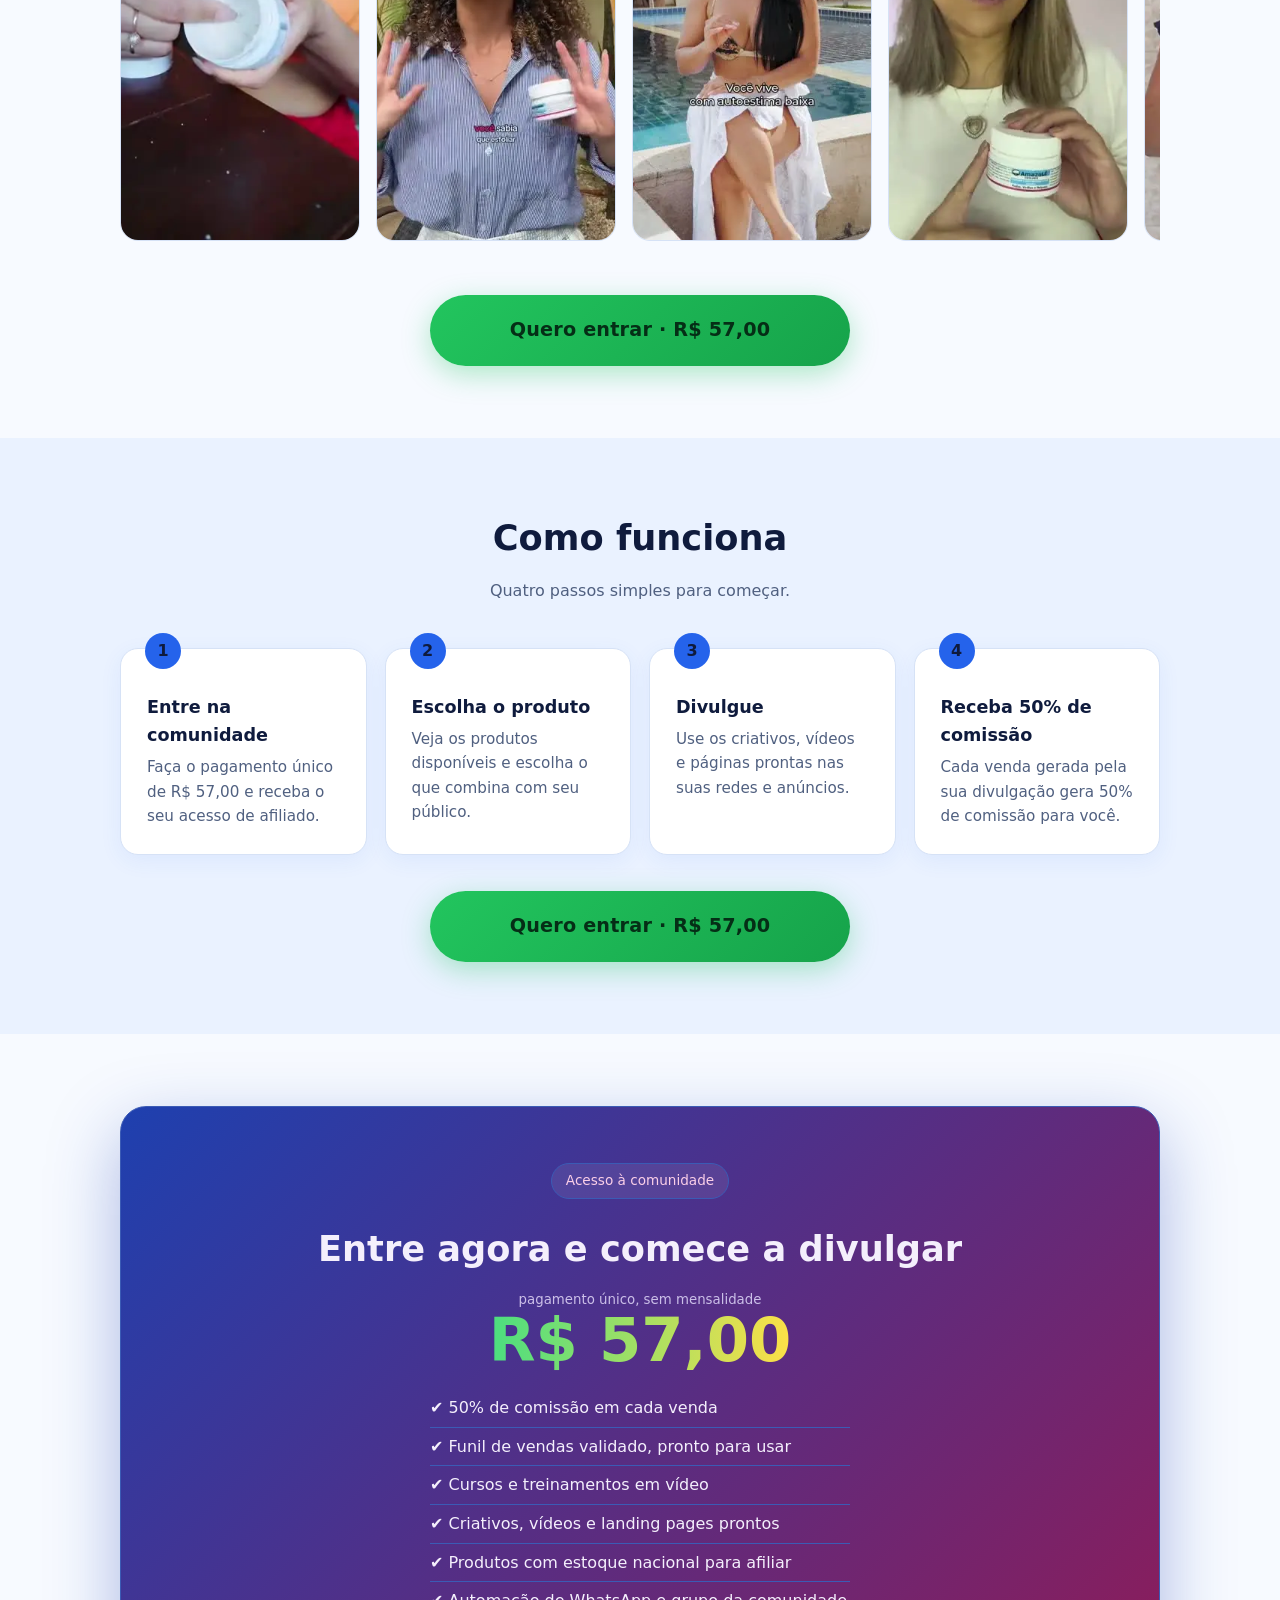
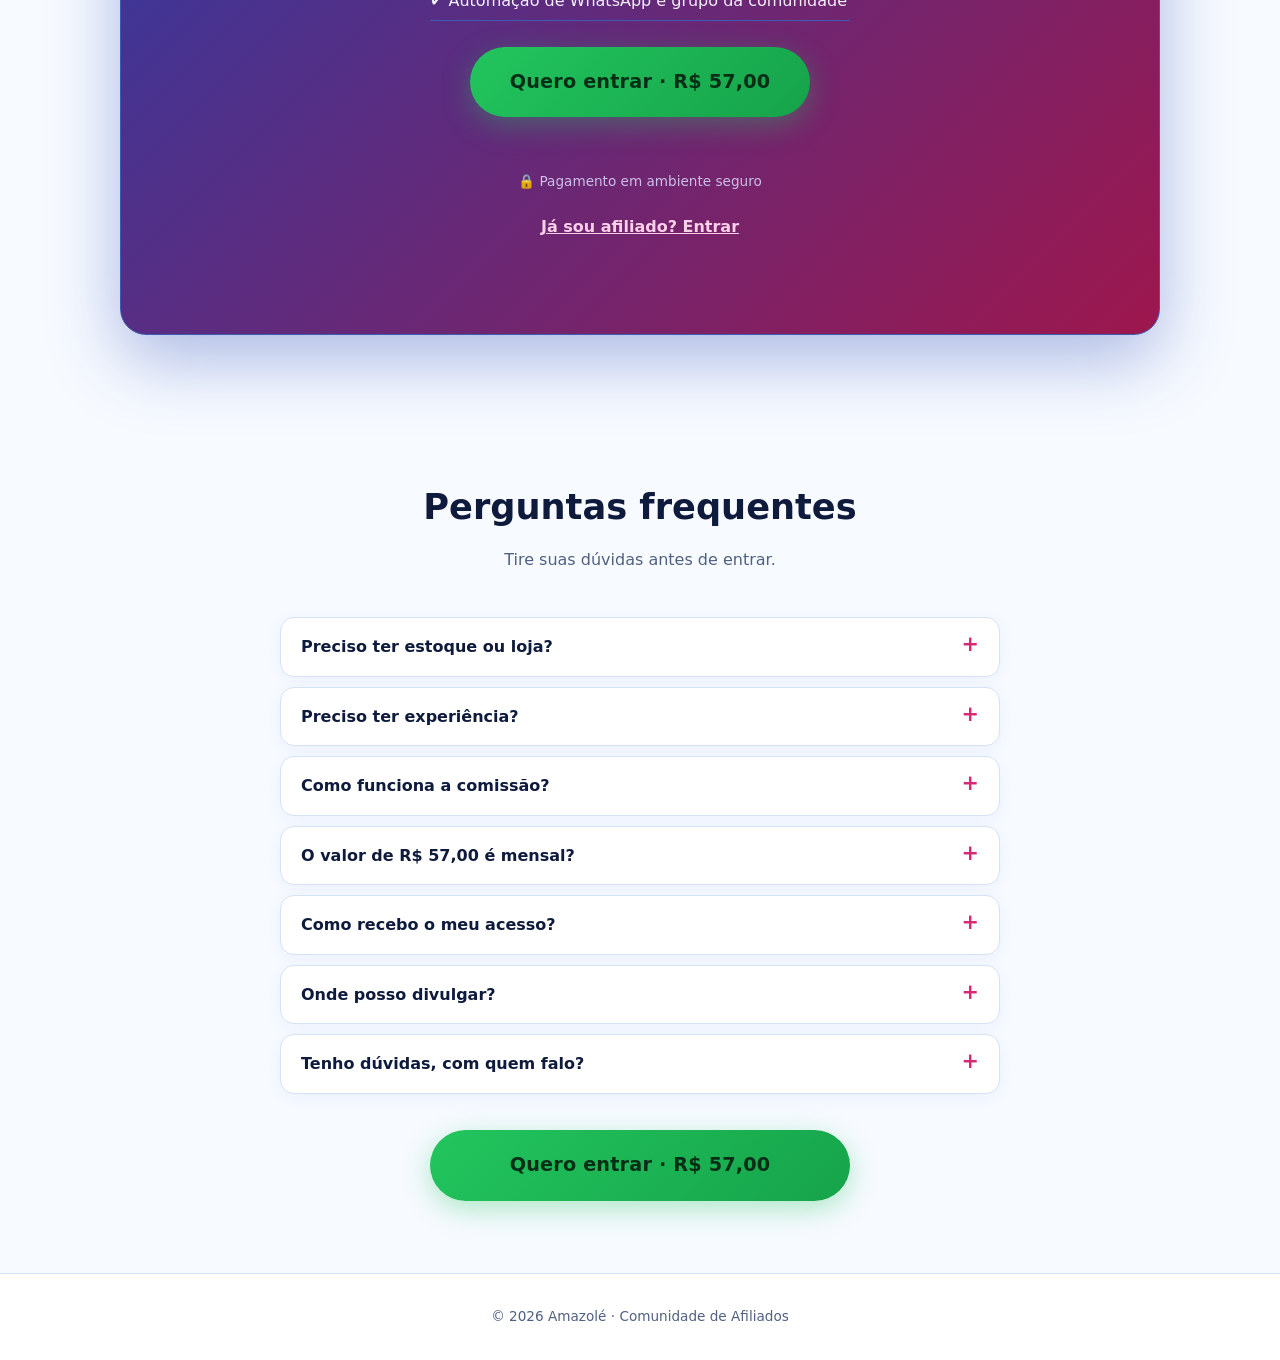
==== commit 72e086d3: "Página principal: botões 'Quero entrar · R$ 57,00' em todas as seções e maiores Co-Authored-By: Clau" ====
--- a/index.html
+++ b/index.html
@@ -202,9 +202,10 @@
   .nav-r .linkbtn{text-decoration:none;color:var(--muted);font-size:.9rem}
   @media(max-width:420px){.nav-r .linkbtn{display:none}}
   .btn.sm{padding:9px 18px;font-size:.9rem}
-  .btn.lg{padding:16px 32px;font-size:1.05rem}
+  .btn.lg{padding:20px 40px;font-size:1.2rem;min-height:64px;letter-spacing:.01em}
   .trust{list-style:none;display:flex;flex-wrap:wrap;gap:8px 22px;justify-content:center;margin-top:26px;color:var(--muted);font-size:.92rem}
-  .mid-cta{text-align:center;margin-top:34px}
+  .mid-cta{text-align:center;margin-top:36px}
+  .mid-cta .btn,.hist-cta .btn{min-width:min(100%,420px)}
   .faq{max-width:760px}
   .faq details{background:var(--card);border:1px solid var(--line);border-radius:14px;margin-bottom:10px;padding:0 20px}
   .faq summary{cursor:pointer;font-weight:700;padding:16px 0;list-style:none;display:flex;justify-content:space-between;gap:12px}
@@ -221,7 +222,7 @@
   .sticky-cta{display:none}
   @media(max-width:700px){
     .hero{padding:64px 0 48px}
-    .btn.lg{width:100%;text-align:center}
+    .btn.lg{width:100%;text-align:center;padding:20px 18px;font-size:1.15rem}
     .sticky-cta{display:block;position:fixed;left:0;right:0;bottom:0;z-index:20;padding:10px 14px;background:rgba(10,1,24,.94);backdrop-filter:blur(10px);border-top:1px solid var(--line)}
     body:not(.logado){padding-bottom:78px}
     body.logado .sticky-cta{display:none}
@@ -477,7 +478,7 @@
       <p class="sub">Assista ao vídeo e entenda como os afiliados da Amazolé vendem.</p>
       <div class="video" id="video"></div>
       <div class="grid" id="depoimentos"></div>
-      <p class="mid-cta"><a class="btn" href="#" data-checkout>Quero fazer parte · R$ 57,00</a></p>
+      <p class="mid-cta"><a class="btn lg" href="#" data-checkout>Quero entrar · R$ 57,00</a></p>
     </div>
   </section>
 
@@ -500,7 +501,7 @@
             <li><strong>100%</strong><span>estrutura validada</span></li>
           </ul>
           <p>Agora não estamos atrás só de afiliados. Estamos atrás de <strong>verdadeiros consultores da nossa marca</strong>. Vamos pegar tudo o que já funcionou para a gente e <strong>replicar para você</strong>.</p>
-          <p class="hist-cta"><a class="btn lg" href="#" data-checkout>Quero ser consultor · R$ 57,00</a></p>
+          <p class="hist-cta"><a class="btn lg" href="#" data-checkout>Quero entrar · R$ 57,00</a></p>
           <p class="cta-note" role="status"></p>
         </div>
       </div>
@@ -517,6 +518,7 @@
         <div class="card"><div class="ic">⏱️</div><h3>Quer economizar tempo</h3><p>Criativos, vídeos e páginas de venda prontos, sem criar tudo do zero.</p></div>
         <div class="card"><div class="ic">💸</div><h3>Quer uma renda extra</h3><p>Fique com 50% de comissão em cada venda gerada pela sua divulgação.</p></div>
       </div>
+      <p class="mid-cta"><a class="btn lg" href="#" data-checkout>Quero entrar · R$ 57,00</a></p>
     </div>
   </section>
 
@@ -534,6 +536,7 @@
         <div class="card"><div class="ic">💬</div><h3>Fórum e grupo</h3><p>Tire dúvidas e troque experiência com outros afiliados.</p></div>
         <div class="card"><div class="ic">🚀</div><h3>Implementação guiada</h3><p>Um caminho claro para fazer sua primeira venda.</p></div>
       </div>
+      <p class="mid-cta"><a class="btn lg" href="#" data-checkout>Quero entrar · R$ 57,00</a></p>
     </div>
   </section>
 
@@ -547,7 +550,7 @@
         <div class="card"><h3>Atendimento no WhatsApp</h3><p>Automação para responder e conduzir o cliente até a compra.</p></div>
         <div class="card"><h3>Venda e 50% para você</h3><p>A venda acontece e metade vira comissão sua.</p></div>
       </div>
-      <p class="mid-cta"><a class="btn" href="#" data-checkout>Quero usar o funil · R$ 57,00</a></p>
+      <p class="mid-cta"><a class="btn lg" href="#" data-checkout>Quero entrar · R$ 57,00</a></p>
     </div>
   </section>
 
@@ -581,7 +584,7 @@
           </div>
         </li>
       </ol>
-      <p class="mid-cta"><a class="btn" href="#" data-checkout>Quero começar · R$ 57,00</a></p>
+      <p class="mid-cta"><a class="btn lg" href="#" data-checkout>Quero entrar · R$ 57,00</a></p>
     </div>
   </section>
 
@@ -600,6 +603,7 @@
         <figure class="prod"><img decoding="async" src="img/produtos/sabonete-clareador.webp" alt="Sabonete em pasta clareador" width="260" height="260"><figcaption>Sabonete Clareador</figcaption></figure>
         <figure class="prod"><img decoding="async" src="img/produtos/mxd20.webp" alt="MXD20 Power Hair em cápsulas e Barbudom tônico capilar" width="260" height="260"><figcaption>MXD20 + Barbudom</figcaption></figure>
       </div>
+      <p class="mid-cta"><a class="btn lg" href="#" data-checkout>Quero entrar · R$ 57,00</a></p>
     </div>
   </section>
 
@@ -629,6 +633,7 @@
           <video data-src="media/conteudo/v6.mp4" poster="media/conteudo/v6.webp" muted loop playsinline preload="none" aria-label="Vídeo de conteúdo 6" width="240" height="427"></video>
         </figure>
       </div>
+      <p class="mid-cta"><a class="btn lg" href="#" data-checkout>Quero entrar · R$ 57,00</a></p>
     </div>
   </section>
 
@@ -642,6 +647,7 @@
         <div class="card"><h3>Divulgue</h3><p>Use os criativos, vídeos e páginas prontas nas suas redes e anúncios.</p></div>
         <div class="card"><h3>Receba 50% de comissão</h3><p>Cada venda gerada pela sua divulgação gera 50% de comissão para você.</p></div>
       </div>
+      <p class="mid-cta"><a class="btn lg" href="#" data-checkout>Quero entrar · R$ 57,00</a></p>
     </div>
   </section>
 
@@ -659,7 +665,7 @@
           <li>✔ Produtos com estoque nacional para afiliar</li>
           <li>✔ Automação de WhatsApp e grupo da comunidade</li>
         </ul>
-        <a class="btn lg" href="#" data-checkout>Quero entrar agora</a>
+        <a class="btn lg" href="#" data-checkout>Quero entrar · R$ 57,00</a>
         <p class="cta-note" role="status"></p>
         <p class="seguro">🔒 Pagamento em ambiente seguro</p>
         <p><button class="linkbtn" type="button" data-open>Já sou afiliado? Entrar</button></p>
@@ -678,11 +684,12 @@
       <details><summary>Como recebo o meu acesso?</summary><p>Depois da confirmação do pagamento, é só entrar com o seu e-mail na página inicial.</p></details>
       <details><summary>Onde posso divulgar?</summary><p>Onde você tiver público: Instagram, WhatsApp, TikTok, anúncios e outros canais.</p></details>
       <details><summary>Tenho dúvidas, com quem falo?</summary><p>Entre em contato pelo e-mail sac@amazole.me.</p></details>
+      <p class="mid-cta"><a class="btn lg" href="#" data-checkout>Quero entrar · R$ 57,00</a></p>
     </div>
   </section>
 </main>
 
-<div class="sticky-cta" id="sticky-cta"><a class="btn lg" href="#" data-checkout>Entrar na comunidade · R$ 57,00</a></div>
+<div class="sticky-cta" id="sticky-cta"><a class="btn lg" href="#" data-checkout>Quero entrar · R$ 57,00</a></div>
 <footer>
   <div class="wrap">© 2026 Amazolé · Comunidade de Afiliados</div>
 </footer>
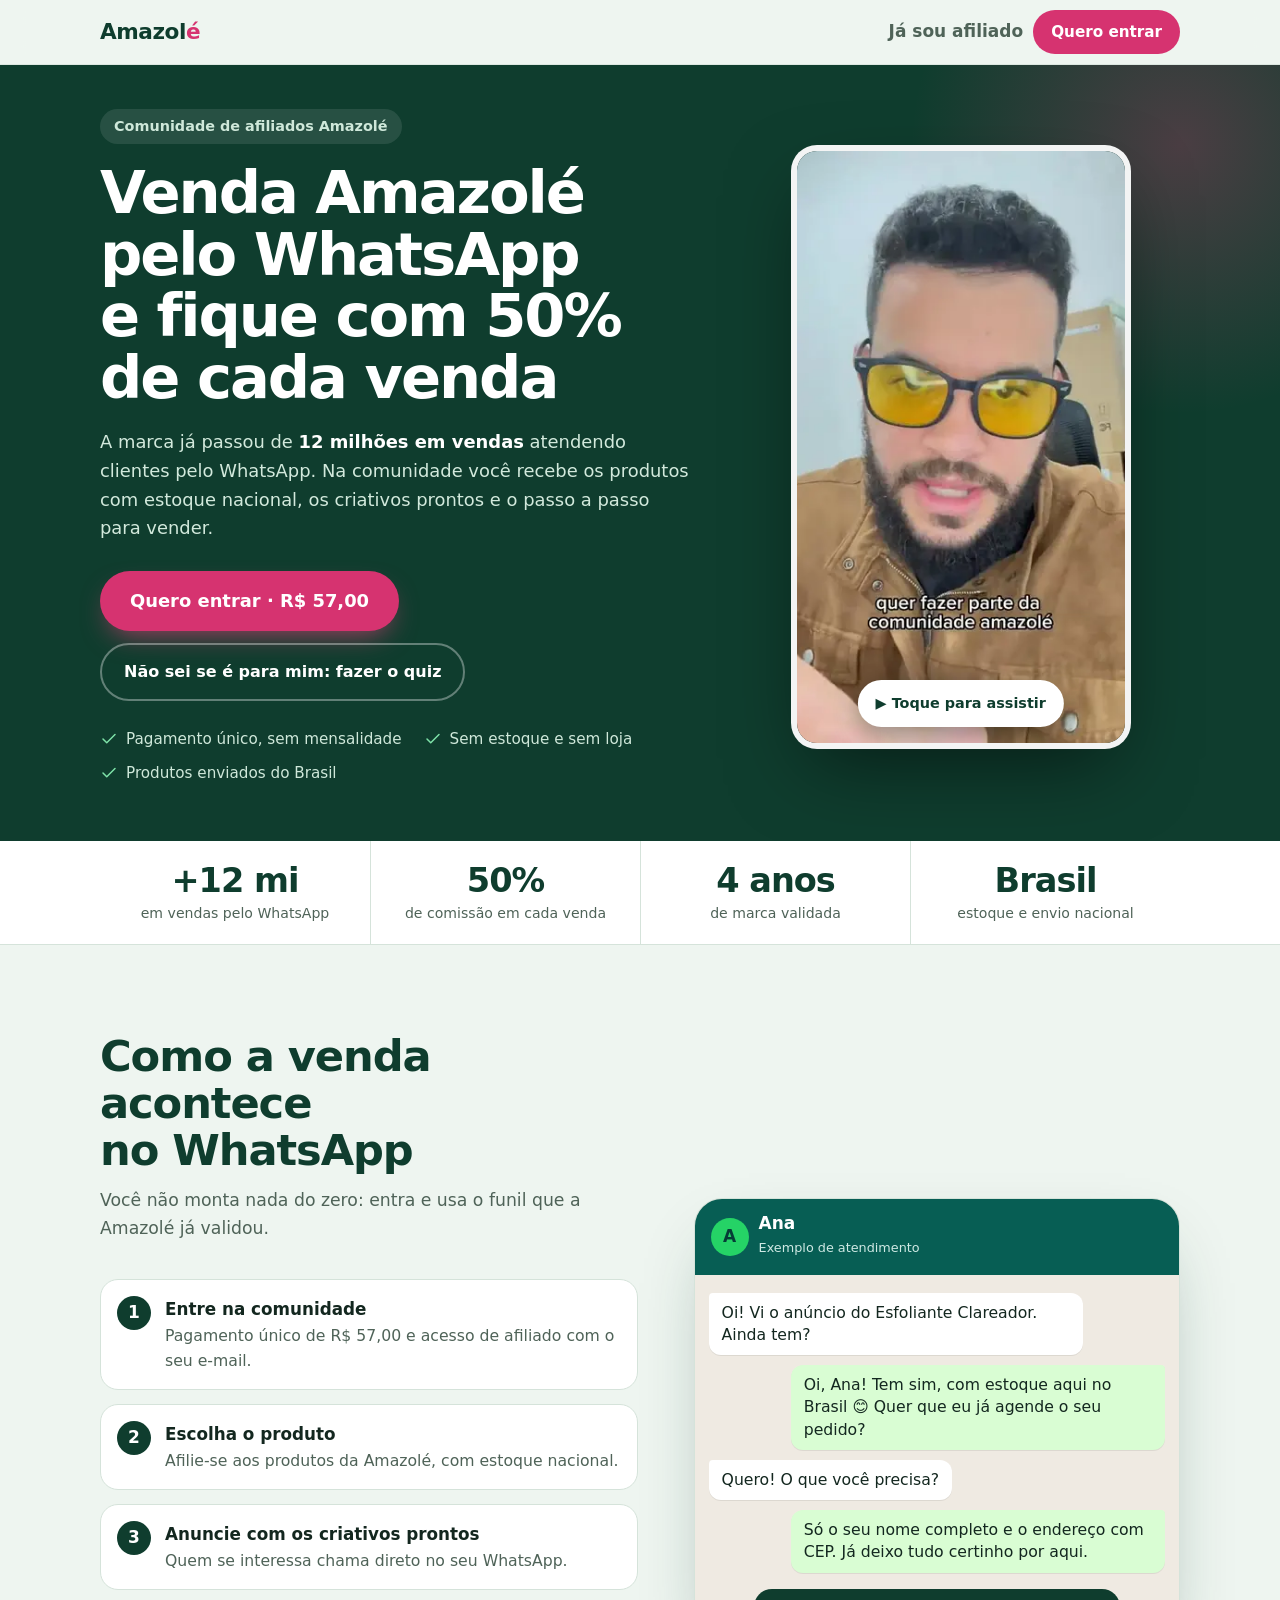
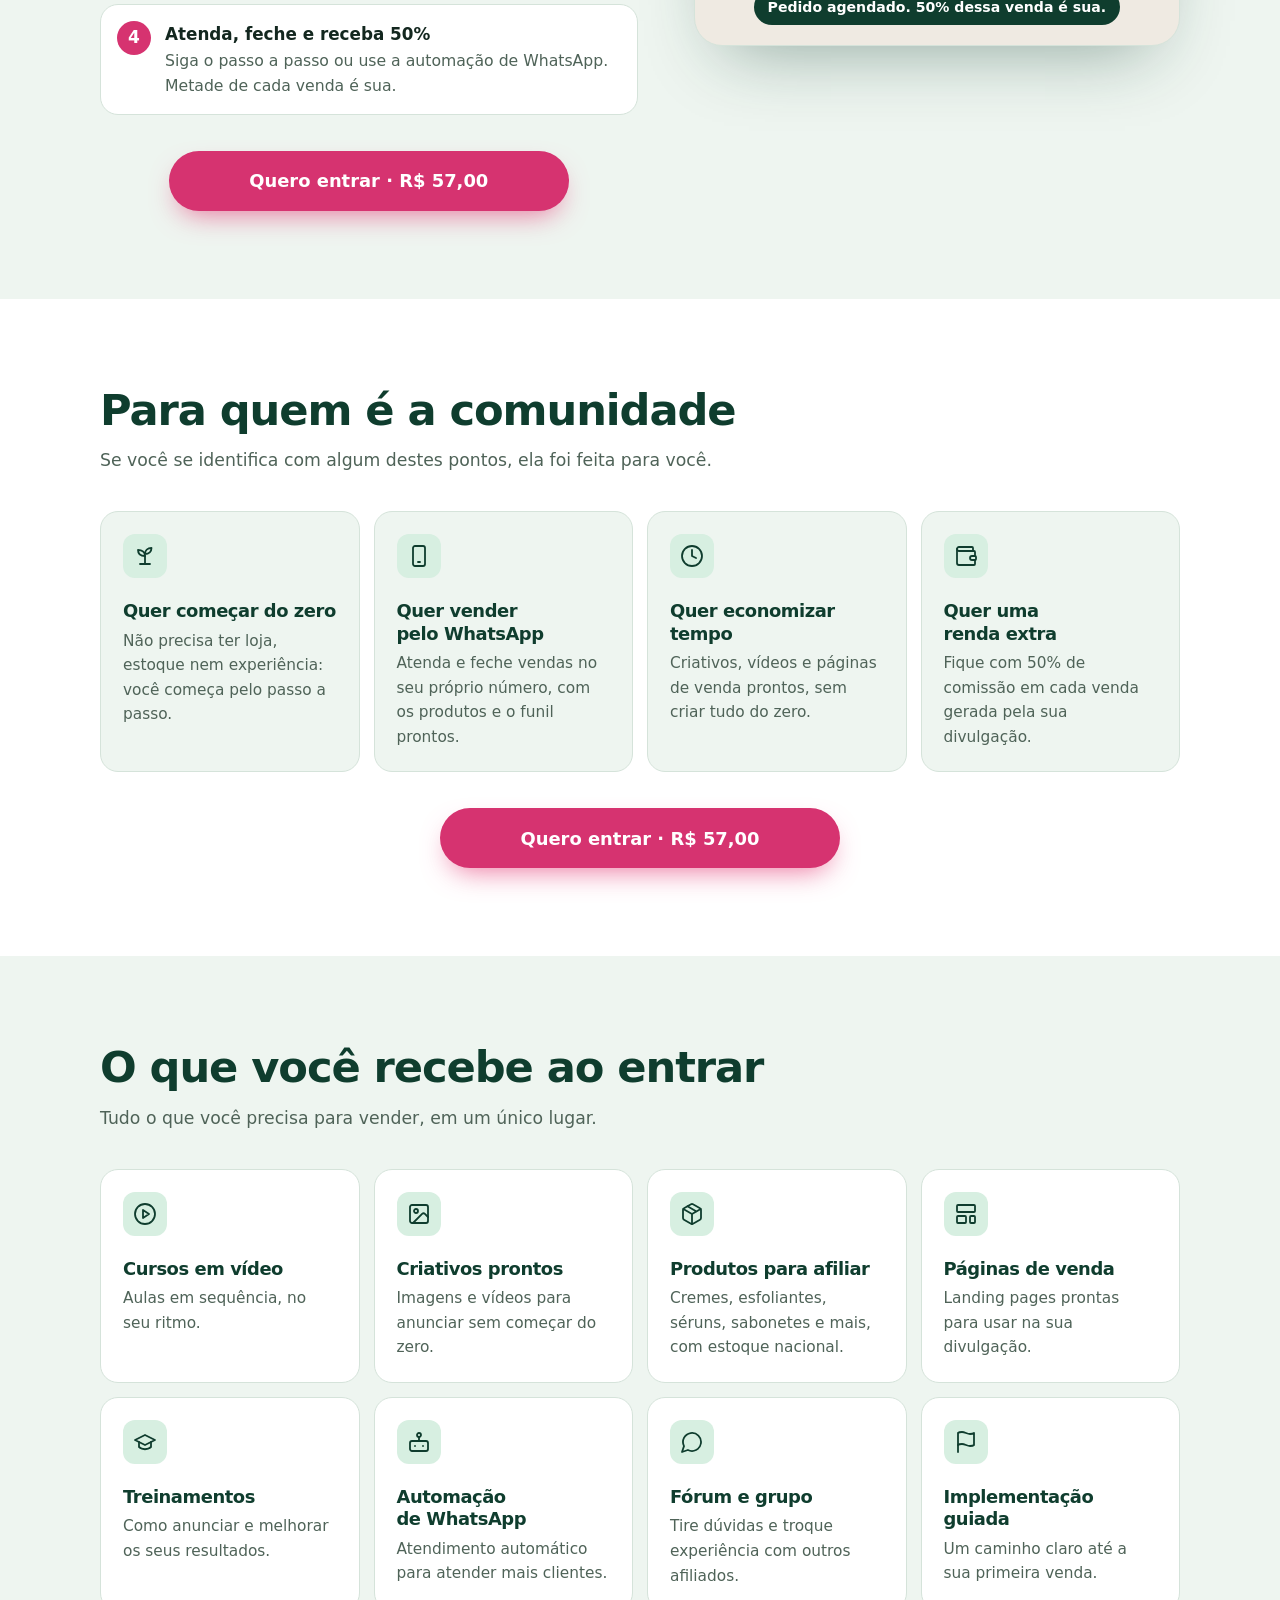
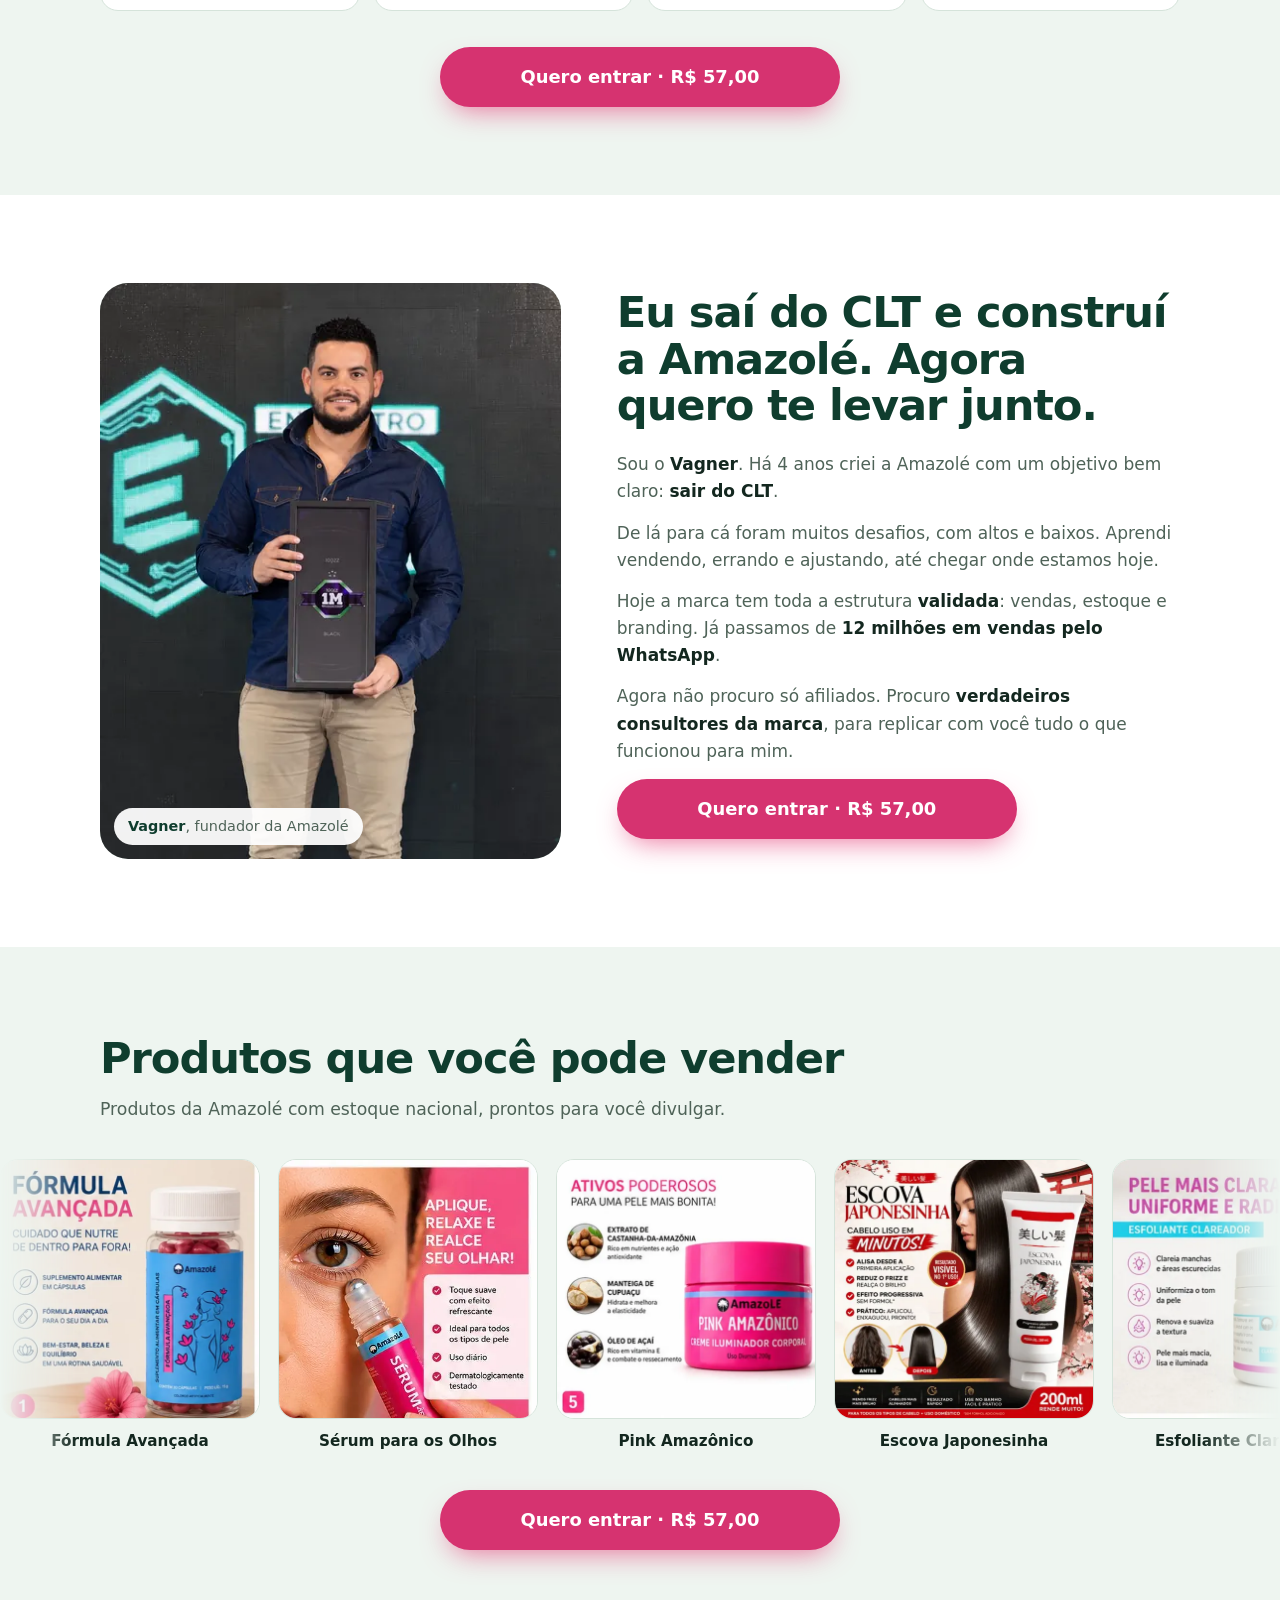
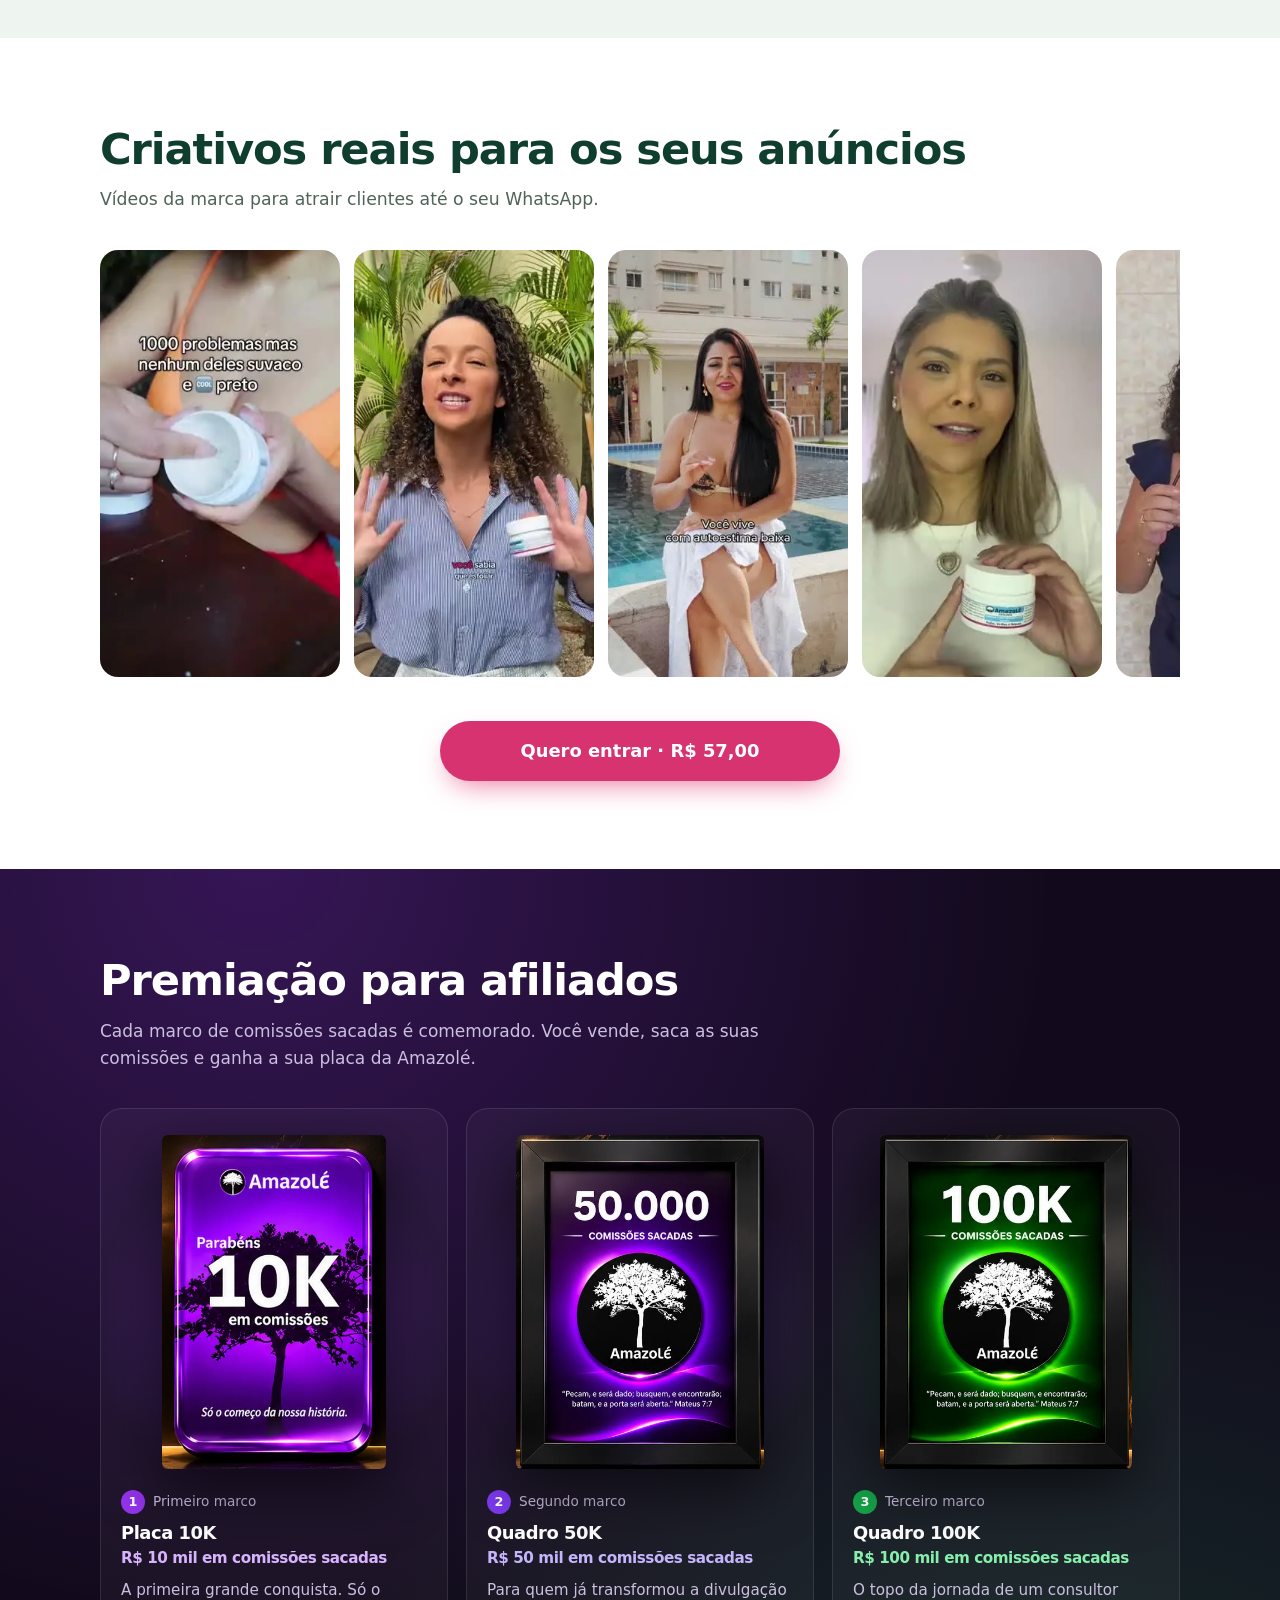
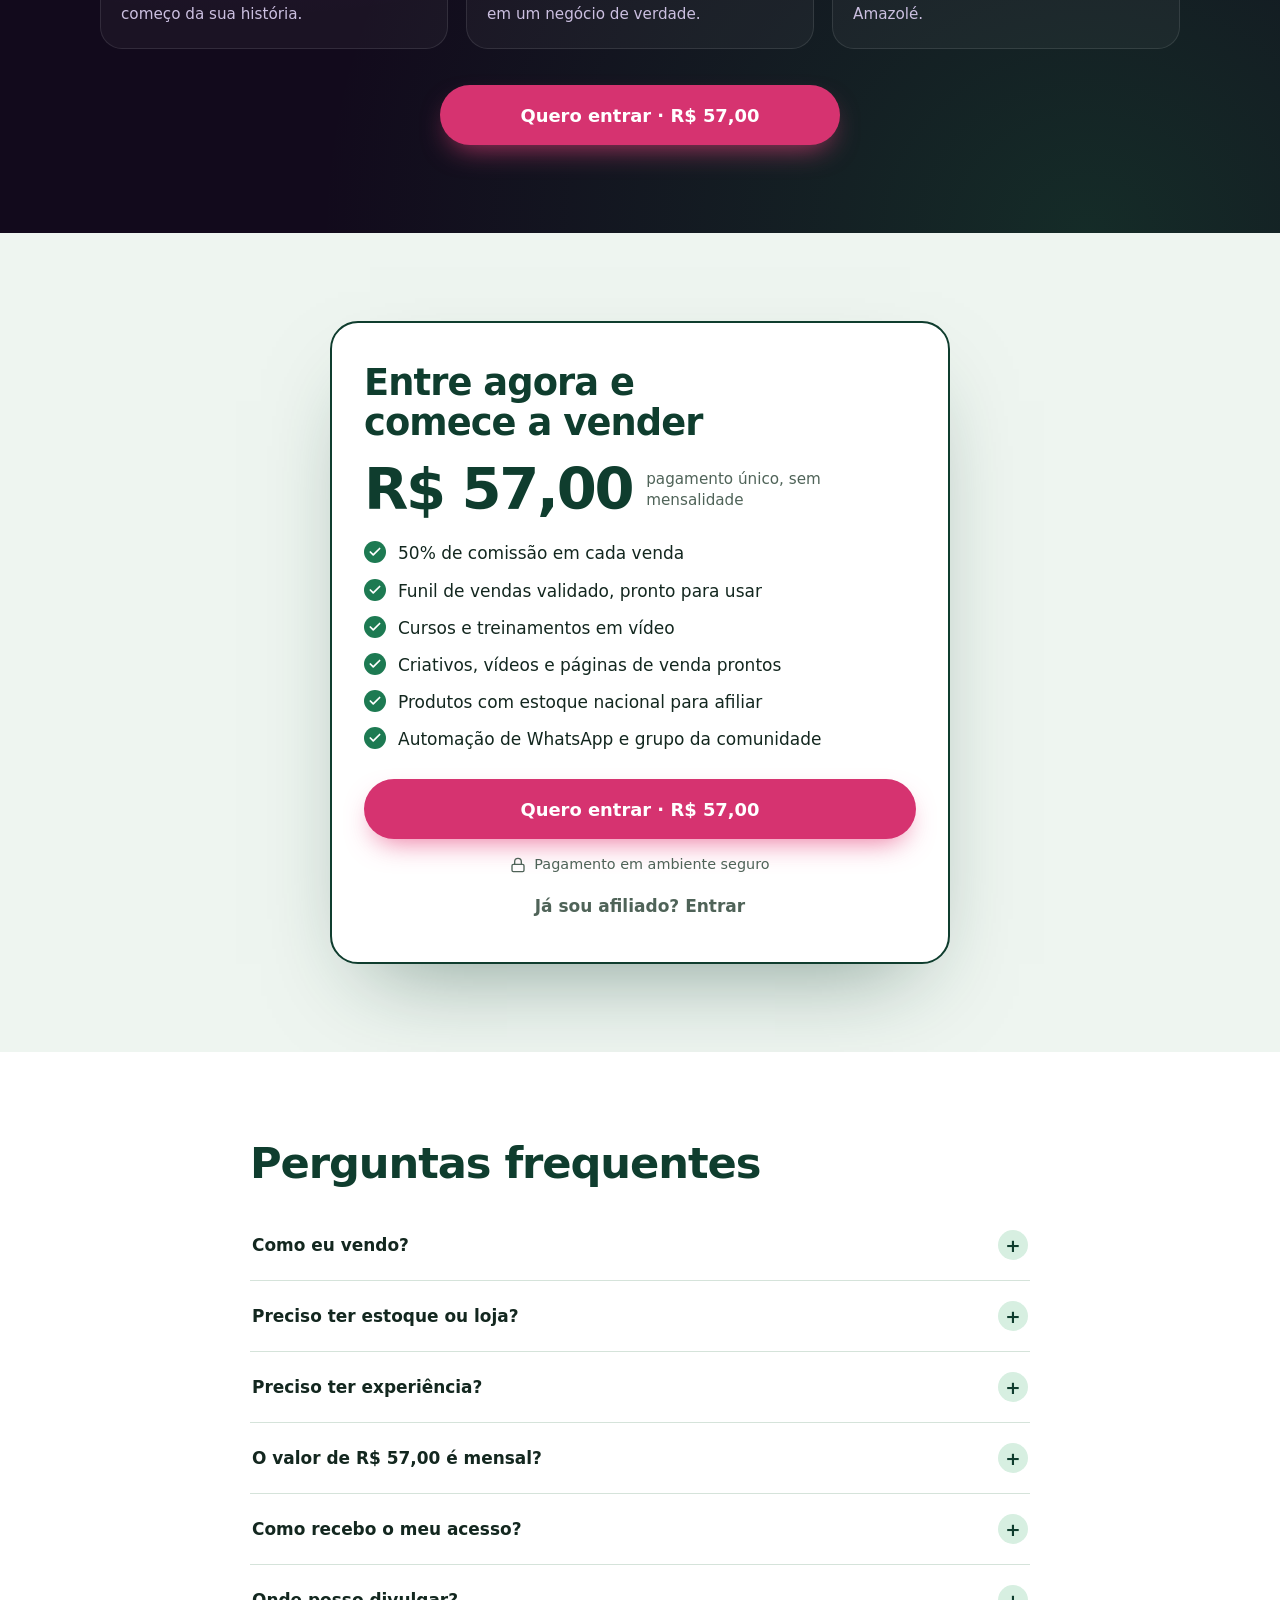
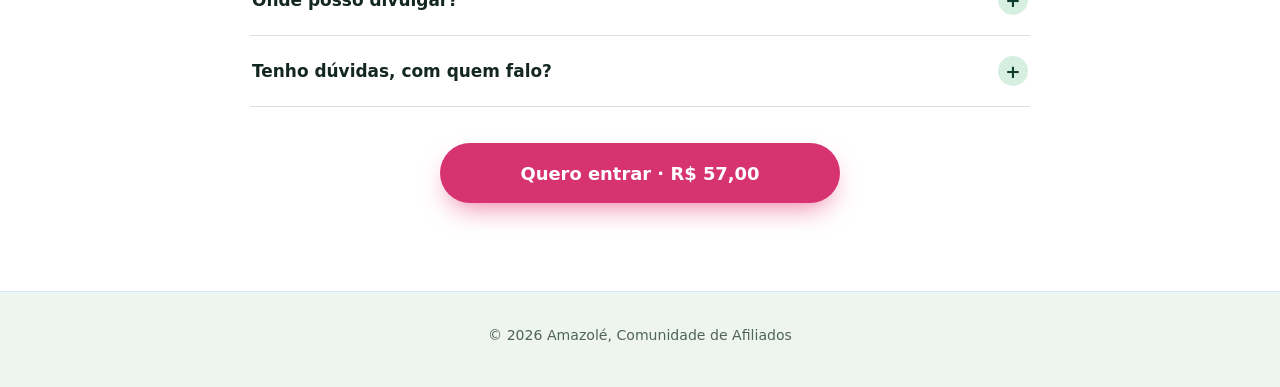
==== commit 0b3aafed: "Página de vendas redesenhada: identidade do quiz, foco em vender pelo WhatsApp, botão na primeira te" ====
--- a/index.html
+++ b/index.html
@@ -5,8 +5,11 @@
 <meta name="viewport" content="width=device-width, initial-scale=1.0">
 <title>Seja afiliado Amazolé — Time de vendas com 50% de comissão</title>
 <meta name="description" content="Faça parte do time de vendas da Amazolé, marca com mais de 12 milhões em vendas pelo WhatsApp. 50% de comissão e pagamento único de R$ 57,00.">
-<meta name="theme-color" content="#ffffff">
+<meta name="theme-color" content="#eef5f0">
 <link rel="preload" as="image" href="media/topo/comunidade.webp" type="image/webp" fetchpriority="high">
+<link rel="preconnect" href="https://fonts.googleapis.com">
+<link rel="preconnect" href="https://fonts.gstatic.com" crossorigin>
+<link href="https://fonts.googleapis.com/css2?family=Bricolage+Grotesque:opsz,wght@12..96,600;12..96,700;12..96,800&family=Instrument+Sans:wght@400;500;600;700&display=swap" rel="stylesheet">
 <style>
   :root{
     --bg:#0a0118; --bg2:#1e3a8a; --card:#1a0a35; --line:#2e1a55;
@@ -408,6 +411,241 @@
   .impl-fim p{color:#5c6385;max-width:620px;margin:0 auto 18px}
   .impl-hero .btn,.impl-preco .btn,.impl-fim .btn{background:linear-gradient(135deg,#22c55e,#16a34a);color:#052e16;font-weight:800;box-shadow:0 8px 28px rgba(34,197,94,.35)}
   @media(max-width:760px){.impl-hero{padding:22px}.impl-preco,.impl-fim{padding:22px 16px}.impl-hero .btn,.impl-preco .btn,.impl-fim .btn{display:block;box-sizing:border-box;width:100%;text-align:center}.impl-vals{flex-direction:column;gap:8px}.impl-ou{line-height:1}.impl-grade{grid-template-columns:1fr}}
+
+  /* ================================================================
+     PÁGINA DE VENDAS (2026-11): identidade do quiz, só dentro de #landing.
+     A área logada (#app) continua usando os estilos de cima.
+     ================================================================ */
+  #landing{
+    --floresta:#0f3d2e; --folha:#1d7a52; --broto:#d7efe1; --nevoa:#eef5f0; --papel:#ffffff;
+    --pink:#d63370; --pink-escuro:#b8285e; --texto:#13271f; --suave:#4f6358; --linha:#d5e3da;
+    --r-g:28px; --r-m:18px; --r-p:12px;
+    --display:"Bricolage Grotesque",ui-sans-serif,system-ui,sans-serif;
+    --corpo:"Instrument Sans",ui-sans-serif,system-ui,-apple-system,"Segoe UI",sans-serif;
+    --ease-out:cubic-bezier(.23,1,.32,1);
+    background:var(--nevoa);color:var(--texto);font-family:var(--corpo);font-size:17px;line-height:1.6;
+    -webkit-font-smoothing:antialiased;-webkit-tap-highlight-color:transparent
+  }
+  body:not(.logado){background:#eef5f0}
+  #landing ::selection{background:var(--broto)}
+  #landing :focus-visible{outline:3px solid #ffcf5c;outline-offset:3px;border-radius:8px}
+  #landing h1,#landing h2,#landing h3{font-family:var(--display);color:var(--floresta);letter-spacing:-.025em;text-wrap:balance;text-align:left;margin:0}
+  #landing h2{font-size:clamp(1.8rem,4.6vw,2.7rem);font-weight:800;line-height:1.08}
+  #landing h3{font-size:1.12rem;font-weight:700;line-height:1.25}
+  #landing p{max-width:64ch}
+  #landing strong{color:inherit}
+  #landing section{padding:0}
+  .lp-wrap{max-width:1120px;margin:0 auto;padding:0 20px}
+  #landing svg{width:20px;height:20px;fill:none;stroke:currentColor;stroke-width:2;stroke-linecap:round;stroke-linejoin:round;flex:none}
+
+  /* Botões */
+  #landing .lp-buy{display:inline-flex;align-items:center;justify-content:center;gap:10px;min-height:60px;padding:16px 30px;border-radius:999px;border:0;
+    background:var(--pink);color:#fff;font-family:var(--corpo);font-weight:700;font-size:1.12rem;line-height:1.2;text-align:center;
+    box-shadow:0 12px 28px -10px rgba(229,64,122,.75);transition:transform 160ms var(--ease-out),background-color 160ms ease;touch-action:manipulation;filter:none}
+  #landing .lp-buy:active{transform:scale(.97)}
+  #landing .lp-buy-sm{min-height:44px;padding:10px 18px;font-size:.95rem;box-shadow:none}
+  #landing .lp-buy-full{width:100%}
+  #landing .lp-sec{display:inline-flex;align-items:center;justify-content:center;min-height:56px;padding:14px 22px;border-radius:999px;border:2px solid rgba(255,255,255,.35);color:#fff;font-weight:600;font-size:1rem;text-align:center;transition:transform 160ms var(--ease-out),border-color 160ms ease;touch-action:manipulation}
+  #landing .lp-sec:active{transform:scale(.97)}
+  #landing .lp-link{background:none;border:0;font:inherit;color:var(--suave);font-weight:600;cursor:pointer;padding:10px 4px;min-height:44px}
+  @media (hover:hover) and (pointer:fine){
+    #landing .lp-buy:hover{background:var(--pink-escuro)}
+    #landing .lp-sec:hover{border-color:#fff}
+    #landing .lp-link:hover{color:var(--floresta)}
+  }
+  #landing .lp-acao{margin:36px 0 0;text-align:center;max-width:none}
+  #landing .lp-acao .lp-buy{min-width:min(100%,400px)}
+  #landing .lp-acao.lp-esq{text-align:left}
+  #landing .cta-note{margin:10px 0 0;font-size:.9rem;color:var(--pink-escuro)}
+  #landing .cta-note:empty{display:none}
+
+  /* Topo fixo */
+  #landing .lp-top{position:sticky;top:0;z-index:30;background:rgba(238,245,240,.9);backdrop-filter:blur(12px);-webkit-backdrop-filter:blur(12px);border-bottom:1px solid rgba(15,61,46,.08)}
+  .lp-nav{display:flex;align-items:center;justify-content:space-between;height:64px;gap:12px}
+  .lp-marca{font-family:var(--display);font-weight:800;font-size:1.35rem;letter-spacing:-.02em;color:var(--floresta)}
+  .lp-marca i{font-style:normal;color:var(--pink)}
+  .lp-nav-r{display:flex;align-items:center;gap:6px}
+  @media (max-width:420px){#landing .lp-nav-r .lp-link{display:none}}
+
+  /* Abertura */
+  #landing .hero.lp-hero{background:var(--floresta);text-align:left;padding:44px 0 56px;position:relative;overflow:hidden}
+  #landing .lp-hero::before{content:"";position:absolute;right:-180px;top:-200px;width:560px;height:560px;border-radius:50%;background:radial-gradient(circle,rgba(229,64,122,.28),rgba(229,64,122,0) 68%);pointer-events:none}
+  .lp-hero-grid{position:relative;display:grid;grid-template-columns:1.15fr .85fr;gap:48px;align-items:center}
+  #landing .lp-pill{display:inline-block;margin:0 0 18px;padding:6px 14px;border-radius:999px;background:rgba(255,255,255,.1);color:#cfe8da;font-size:.9rem;font-weight:600}
+  #landing .lp-hero h1{color:#fff;font-size:clamp(2.2rem,5.6vw,3.7rem);font-weight:800;line-height:1.04;letter-spacing:-.035em}
+  #landing .lp-lead{color:#d2e9dc;font-size:1.12rem;margin:20px 0 28px}
+  #landing .lp-lead strong{color:#fff}
+  #landing .hero .cta{display:flex;flex-wrap:wrap;gap:12px;justify-content:flex-start;margin:0}
+  .lp-trust{list-style:none;display:flex;flex-wrap:wrap;gap:10px 22px;margin:26px 0 0;padding:0;color:#cfe8da;font-size:.95rem}
+  .lp-trust li{display:flex;align-items:center;gap:8px}
+  #landing .lp-trust svg{width:18px;height:18px;color:#7ee2a8}
+  .lp-hero-video{display:flex;justify-content:center}
+  #landing .vframe{width:min(340px,86vw);border:6px solid rgba(255,255,255,.95);box-shadow:0 30px 80px -20px rgba(0,0,0,.55);background:#0a2a20}
+  #landing .vsom{animation:none;background:#fff;color:var(--floresta);font-weight:700;min-height:44px;transition:transform 160ms var(--ease-out)}
+  #landing .vsom:active{transform:translateX(-50%) scale(.97)}
+
+  /* Entrada única do topo (só no carregamento) */
+  @keyframes lpEntra{from{opacity:0;transform:translateY(10px)}to{opacity:1;transform:none}}
+  #landing .lp-in{animation:lpEntra 600ms var(--ease-out) both}
+  #landing .lp-in:nth-child(2){animation-delay:60ms}
+  #landing .lp-in:nth-child(3){animation-delay:120ms}
+  #landing .lp-in:nth-child(4){animation-delay:180ms}
+  #landing .lp-in:nth-child(6){animation-delay:240ms}
+  #landing .lp-hero-video.lp-in{animation-delay:200ms}
+
+  /* Números */
+  .lp-numeros{background:var(--papel);border-bottom:1px solid var(--linha)}
+  .lp-numeros ul{list-style:none;display:grid;grid-template-columns:repeat(4,1fr)}
+  .lp-numeros li{padding:22px 14px;text-align:center}
+  .lp-numeros li+li{border-left:1px solid var(--linha)}
+  .lp-numeros b{display:block;font-family:var(--display);font-size:clamp(1.5rem,3.4vw,2.1rem);font-weight:800;letter-spacing:-.03em;color:var(--floresta);line-height:1.1}
+  .lp-numeros span{display:block;margin-top:4px;font-size:.88rem;color:var(--suave);line-height:1.3}
+
+  /* Seções */
+  #landing .lp-sec-bloco{padding:88px 0}
+  #landing .lp-claro{background:var(--papel)}
+  #landing .lp-sub{color:var(--suave);font-size:1.08rem;margin:14px 0 36px}
+  .lp-duas{display:grid;grid-template-columns:1.05fr .95fr;gap:56px;align-items:center}
+  .lp-duas .lp-acao{text-align:left}
+
+  .lp-passos{list-style:none;counter-reset:p;display:grid;gap:14px;padding:0;margin:0}
+  .lp-passos li{counter-increment:p;position:relative;padding:16px 18px 16px 64px;border-radius:var(--r-m);background:var(--papel);border:1px solid var(--linha)}
+  .lp-passos li::before{content:counter(p);position:absolute;left:16px;top:16px;width:34px;height:34px;border-radius:50%;display:grid;place-items:center;background:var(--floresta);color:#fff;font-family:var(--display);font-weight:800}
+  .lp-passos li:last-child::before{background:var(--pink)}
+  .lp-passos b{display:block;font-weight:700;font-size:1.05rem;color:var(--texto)}
+  .lp-passos span{display:block;color:var(--suave);font-size:.98rem}
+
+  .lp-chat{border-radius:var(--r-g);overflow:hidden;background:#efeae2;border:1px solid var(--linha);box-shadow:0 30px 70px -30px rgba(15,61,46,.45)}
+  .lp-chat-topo{display:flex;align-items:center;gap:10px;padding:14px 16px;background:#075e54;color:#fff}
+  .lp-chat-av{width:38px;height:38px;border-radius:50%;display:grid;place-items:center;background:#25d366;color:#053d36;font-weight:700}
+  .lp-chat-topo b{display:block;line-height:1.2}
+  .lp-chat-topo small{font-size:.8rem;color:#cfe9e4}
+  .lp-chat-corpo{display:flex;flex-direction:column;gap:10px;padding:18px 14px 20px}
+  #landing .lp-msg{max-width:82%;margin:0;padding:9px 13px;border-radius:12px;font-size:.98rem;line-height:1.42;box-shadow:0 1px 0 rgba(0,0,0,.08)}
+  #landing .lp-msg.ela{align-self:flex-start;background:#fff;border-top-left-radius:4px}
+  #landing .lp-msg.voce{align-self:flex-end;background:#d9fdd3;border-top-right-radius:4px}
+  #landing .lp-chat-fim{align-self:center;margin:6px 0 0;padding:7px 14px;border-radius:999px;background:var(--floresta);color:#fff;font-size:.88rem;font-weight:600}
+
+  .lp-cards{display:grid;gap:14px}
+  .lp-c4{grid-template-columns:repeat(4,1fr)}
+  .lp-card{padding:22px;border-radius:var(--r-m);background:var(--nevoa);border:1px solid var(--linha)}
+  #landing #dentro .lp-card{background:var(--papel)}
+  #landing .lp-ic{width:44px;height:44px;padding:10px;border-radius:12px;background:var(--broto);color:var(--floresta);margin-bottom:14px;stroke-width:1.8}
+  #landing .lp-card h3{margin-bottom:6px}
+  #landing .lp-card p{color:var(--suave);font-size:.96rem;margin:0}
+
+  /* Prova social */
+  #landing .proof .video{max-width:820px;margin:0 0 28px;border-radius:var(--r-g);border:0;box-shadow:0 30px 70px -30px rgba(15,61,46,.45)}
+  .lp-depos{display:grid;grid-template-columns:repeat(auto-fit,minmax(260px,1fr));gap:14px}
+  #landing .lp-depos .card{background:var(--nevoa);border:1px solid var(--linha);border-radius:var(--r-m);padding:22px;color:var(--texto)}
+  #landing .lp-depos .quote p{color:var(--texto)}
+  #landing .lp-depos .quote .who{color:var(--suave)}
+
+  /* História */
+  .lp-hist{display:grid;grid-template-columns:.9fr 1.1fr;gap:56px;align-items:center}
+  .lp-hist-foto{position:relative;margin:0;border-radius:var(--r-g);overflow:hidden;background:var(--broto)}
+  .lp-hist-foto img{display:block;width:100%;height:auto;aspect-ratio:4/5;object-fit:cover;object-position:50% 20%}
+  .lp-hist-foto figcaption{position:absolute;left:14px;bottom:14px;padding:7px 14px;border-radius:999px;background:rgba(255,255,255,.94);font-size:.9rem;color:var(--suave)}
+  .lp-hist-foto figcaption b{color:var(--floresta)}
+  #landing .lp-hist-txt h2{margin-bottom:22px}
+  #landing .lp-hist-txt p{color:var(--suave);margin:0 0 14px}
+  #landing .lp-hist-txt p strong{color:var(--texto)}
+
+  /* Produtos e criativos */
+  #landing .produtos .marquee{margin-top:0}
+  #landing .prod img{background:#fff;border:1px solid var(--linha);border-radius:var(--r-m)}
+  #landing .prod figcaption{color:var(--texto);font-weight:600}
+  #landing .clips{padding:0 0 8px;gap:14px;scrollbar-width:none}
+  #landing .clips::-webkit-scrollbar{display:none}
+  #landing .clip video{border:0;border-radius:var(--r-m);background:var(--floresta)}
+
+  /* Premiação (mantém o fundo escuro das placas) */
+  #landing .premios{padding:88px 0}
+  #landing .premios .wrap{max-width:1120px}
+  #landing .premios h2{color:#fff}
+  #landing .premios .sub{text-align:left;margin:14px 0 0;max-width:62ch;color:#cbbfe0}
+  #landing .premios h3{color:#fff}
+
+  /* Oferta */
+  .lp-oferta{max-width:620px;margin:0 auto;padding:40px 32px 32px;border-radius:var(--r-g);background:var(--papel);border:2px solid var(--floresta);box-shadow:0 40px 90px -40px rgba(15,61,46,.5)}
+  #landing .lp-oferta h2{font-size:clamp(1.7rem,4.2vw,2.3rem)}
+  .lp-preco{display:flex;align-items:center;gap:14px;margin:18px 0 6px}
+  .lp-preco b{flex:none;white-space:nowrap;font-family:var(--display);font-size:clamp(2.8rem,9vw,3.6rem);font-weight:800;letter-spacing:-.04em;color:var(--floresta);line-height:1}
+  .lp-preco span{color:var(--suave);font-size:.95rem;line-height:1.35}
+  .lp-inclui{list-style:none;display:grid;gap:10px;margin:22px 0 26px;padding:0}
+  .lp-inclui li{display:flex;gap:12px;align-items:flex-start}
+  #landing .lp-inclui svg{width:22px;height:22px;padding:4px;margin-top:1px;border-radius:50%;background:var(--folha);color:#fff;stroke-width:3}
+  #landing .lp-seguro{display:flex;align-items:center;justify-content:center;gap:8px;margin:14px auto 0;color:var(--suave);font-size:.9rem}
+  #landing .lp-seguro svg{width:16px;height:16px}
+  #landing .lp-ja{text-align:center;margin:6px auto 0}
+
+  /* Dúvidas */
+  .lp-faq{max-width:820px}
+  #landing .lp-faq h2{margin-bottom:24px}
+  #landing .lp-faq details{border-bottom:1px solid var(--linha);background:none;border-radius:0;padding:0;margin:0}
+  #landing .lp-faq summary{list-style:none;cursor:pointer;display:flex;justify-content:space-between;align-items:center;gap:14px;padding:20px 2px;font-weight:600;font-size:1.06rem;min-height:44px}
+  #landing .lp-faq summary::-webkit-details-marker{display:none}
+  #landing .lp-faq summary::after{content:"+";flex:none;width:30px;height:30px;border-radius:50%;display:grid;place-items:center;background:var(--broto);color:var(--floresta);font-weight:700;font-size:1.15rem;transition:transform 200ms var(--ease-out)}
+  #landing .lp-faq details[open] summary::after{content:"+";transform:rotate(45deg)}
+  #landing .lp-faq details p{color:var(--suave);padding:0 2px 20px;margin:0}
+
+  /* Rodapé e barra fixa */
+  #landing .lp-rodape{padding:32px 0 40px;text-align:center;color:var(--suave);font-size:.88rem;background:var(--nevoa)}
+  #landing .sticky-cta.lp-barra{display:none}
+  .lp-barra-in{display:flex;align-items:center;gap:12px;max-width:560px;margin:0 auto}
+  .lp-barra-v{flex:none;line-height:1.15}
+  .lp-barra-v b{display:block;font-family:var(--display);font-size:1.3rem;color:var(--floresta)}
+  .lp-barra-v span{font-size:.75rem;color:var(--suave)}
+  #landing .lp-barra .lp-buy{flex:1;min-height:52px;font-size:1.02rem;box-shadow:none;padding:12px 16px}
+
+  /* Celular e tablet */
+  @media (max-width:900px){
+    .lp-hero-grid,.lp-duas,.lp-hist{grid-template-columns:1fr;gap:36px}
+    .lp-c4{grid-template-columns:1fr 1fr}
+    #landing .lp-sec-bloco,#landing .premios{padding:64px 0}
+  }
+  @media (max-width:700px){
+    #landing{font-size:16px}
+    #landing .hero.lp-hero{padding:28px 0 44px}
+    #landing .lp-lead{font-size:1.04rem;margin:16px 0 22px}
+    #landing .hero .cta{flex-direction:column}
+    #landing .hero .cta a{width:100%}
+    .lp-trust{flex-direction:column;gap:8px;margin-top:20px}
+    .lp-numeros ul{grid-template-columns:1fr 1fr;padding:0}
+    .lp-numeros li:nth-child(3){border-left:0}
+    .lp-numeros li:nth-child(n+3){border-top:1px solid var(--linha)}
+    #landing .lp-acao .lp-buy{width:100%;min-width:0}
+    .lp-oferta{padding:30px 20px 24px}
+    #landing .sticky-cta.lp-barra{display:block;position:fixed;left:0;right:0;bottom:0;z-index:40;padding:10px 14px calc(10px + env(safe-area-inset-bottom));
+      background:rgba(255,255,255,.96);backdrop-filter:blur(12px);-webkit-backdrop-filter:blur(12px);border-top:1px solid var(--linha);transition:transform 250ms var(--ease-out)}
+    #landing .sticky-cta.lp-barra.off{transform:translateY(110%)}
+    #landing .lp-rodape{padding-bottom:110px}
+    body.logado #landing .sticky-cta{display:none}
+  }
+  @media (max-width:520px){
+    .lp-c4{grid-template-columns:1fr}
+    #landing .lp-lista{grid-template-columns:1fr 1fr;gap:10px}
+    #landing .lp-lista .lp-card{padding:16px}
+    #landing .lp-lista .lp-ic{width:38px;height:38px;padding:8px;margin-bottom:10px}
+    #landing .lp-lista h3{font-size:1rem}
+    #landing .lp-lista p{font-size:.88rem}
+  }
+  @media (prefers-reduced-motion:reduce){
+    #landing .lp-in{animation:none}
+    #landing .lp-buy,#landing .lp-sec,#landing .sticky-cta{transition:none}
+  }
+  /* Login no estilo da página de vendas */
+  #dlg-login{border:0;border-radius:24px;background:#fff;color:#13271f;font-family:"Instrument Sans",ui-sans-serif,system-ui,sans-serif;box-shadow:0 40px 90px -30px rgba(15,61,46,.55)}
+  #dlg-login::backdrop{background:rgba(10,40,30,.55)}
+  #dlg-login h3{font-family:"Bricolage Grotesque",ui-sans-serif,system-ui,sans-serif;color:#0f3d2e;font-size:1.45rem;letter-spacing:-.02em}
+  #dlg-login p.m,#dlg-login label{color:#4f6358}
+  #dlg-login input{min-height:52px;border:2px solid #d5e3da;background:#fff;color:#13271f;font-size:16px}
+  #dlg-login input:focus{outline:none;border-color:#1d7a52}
+  #dlg-login .btn{min-height:50px;box-shadow:none;transition:transform 160ms cubic-bezier(.23,1,.32,1)}
+  #dlg-login .btn:active{transform:scale(.97)}
+  #dlg-login .btn[type=submit]{background:#0f3d2e;color:#fff}
+  #dlg-login .btn.ghost{border:2px solid #d5e3da;color:#0f3d2e;background:#fff}
+  .lp-marca{display:inline-flex;align-items:center;min-height:44px}
 </style>
 <link rel="stylesheet" href="cursos.css?v=20261029b" media="print" onload="this.media='all'">
 <noscript><link rel="stylesheet" href="cursos.css?v=20261029b"></noscript>
@@ -427,136 +665,205 @@
 </head>
 <body>
 <div id="landing">
-<header>
-  <div class="wrap nav">
-    <a class="brand" href="#">Amazol<span>é</span></a>
-    <div class="nav-r">
-      <button class="linkbtn" id="btn-conta" type="button">Já sou afiliado</button>
-      <a class="btn sm" href="#" data-checkout>Quero entrar</a>
+<svg width="0" height="0" style="position:absolute" aria-hidden="true" focusable="false">
+  <defs>
+    <symbol id="i-check" viewBox="0 0 24 24"><path d="M20 6 9 17l-5-5"/></symbol>
+    <symbol id="i-play" viewBox="0 0 24 24"><circle cx="12" cy="12" r="10"/><path d="m10 8 6 4-6 4z"/></symbol>
+    <symbol id="i-image" viewBox="0 0 24 24"><rect x="3" y="3" width="18" height="18" rx="2"/><circle cx="9" cy="9" r="2"/><path d="m21 15-3.1-3.1a2 2 0 0 0-2.8 0L6 21"/></symbol>
+    <symbol id="i-package" viewBox="0 0 24 24"><path d="M21 16V8a2 2 0 0 0-1-1.7l-7-4a2 2 0 0 0-2 0l-7 4A2 2 0 0 0 3 8v8a2 2 0 0 0 1 1.7l7 4a2 2 0 0 0 2 0l7-4a2 2 0 0 0 1-1.7z"/><path d="M3.3 7 12 12l8.7-5M12 22V12M7.5 4.3l9 5.2"/></symbol>
+    <symbol id="i-layout" viewBox="0 0 24 24"><rect x="3" y="3" width="18" height="7" rx="1"/><rect x="3" y="14" width="9" height="7" rx="1"/><rect x="16" y="14" width="5" height="7" rx="1"/></symbol>
+    <symbol id="i-cap" viewBox="0 0 24 24"><path d="M22 10 12 5 2 10l10 5z"/><path d="M6 12v5c3 3 9 3 12 0v-5"/></symbol>
+    <symbol id="i-bot" viewBox="0 0 24 24"><rect x="3" y="11" width="18" height="10" rx="2"/><circle cx="12" cy="5" r="2"/><path d="M12 7v4M8 16h.01M16 16h.01"/></symbol>
+    <symbol id="i-chat" viewBox="0 0 24 24"><path d="M7.9 20A9 9 0 1 0 4 16.1L2 22z"/></symbol>
+    <symbol id="i-flag" viewBox="0 0 24 24"><path d="M4 15s1-1 4-1 5 2 8 2 4-1 4-1V3s-1 1-4 1-5-2-8-2-4 1-4 1z"/><path d="M4 22v-7"/></symbol>
+    <symbol id="i-sprout" viewBox="0 0 24 24"><path d="M7 20h10M12 20v-8"/><path d="M12 12c0-4-3-6-7-6 0 4 3 6 7 6zM12 10c0-3.5 2.5-6 6.5-6 0 3.5-2.5 6-6.5 6z"/></symbol>
+    <symbol id="i-phone" viewBox="0 0 24 24"><rect x="6" y="2" width="12" height="20" rx="2"/><path d="M11 18h2"/></symbol>
+    <symbol id="i-clock" viewBox="0 0 24 24"><circle cx="12" cy="12" r="10"/><path d="M12 6v6l4 2"/></symbol>
+    <symbol id="i-wallet" viewBox="0 0 24 24"><path d="M19 7V4a1 1 0 0 0-1-1H5a2 2 0 0 0 0 4h15a1 1 0 0 1 1 1v4h-3a2 2 0 0 0 0 4h3a1 1 0 0 0 1-1v-2a1 1 0 0 0-1-1"/><path d="M3 5v14a2 2 0 0 0 2 2h15a1 1 0 0 0 1-1v-4"/></symbol>
+    <symbol id="i-lock" viewBox="0 0 24 24"><rect x="3" y="11" width="18" height="11" rx="2"/><path d="M7 11V7a5 5 0 0 1 10 0v4"/></symbol>
+    <symbol id="i-sound" viewBox="0 0 24 24"><path d="M11 5 6 9H2v6h4l5 4z"/><path d="M15.5 8.5a5 5 0 0 1 0 7M19 5a10 10 0 0 1 0 14"/></symbol>
+  </defs>
+</svg>
+
+<header class="lp-top">
+  <div class="lp-wrap lp-nav">
+    <a class="lp-marca" href="#">Amazol<i>é</i></a>
+    <div class="lp-nav-r">
+      <button class="lp-link" id="btn-conta" type="button">Já sou afiliado</button>
+      <a class="lp-buy lp-buy-sm" href="#" data-checkout>Quero entrar</a>
     </div>
   </div>
 </header>
 
 <main>
-  <div class="hero">
-    <div class="wrap hero-grid">
-      <div class="hero-txt">
-        <span class="tag">Comunidade de Afiliados Amazolé</span>
-        <h1>Faça parte do nosso <em>time de vendas</em> da marca Amazolé como afiliado</h1>
-        <div class="prova12">
-        <span class="n">+12 milhões</span>
-        <span class="t">em vendas pelo WhatsApp: é a marca que você vai representar</span>
+  <!-- TOPO -->
+  <div class="hero lp-hero">
+    <div class="lp-wrap lp-hero-grid">
+      <div class="lp-hero-txt">
+        <p class="lp-pill lp-in">Comunidade de afiliados Amazolé</p>
+        <h1 class="lp-in">Venda Amazolé pelo WhatsApp e fique com 50% de cada venda</h1>
+        <p class="lp-lead lp-in">A marca já passou de <strong>12 milhões em vendas</strong> atendendo clientes pelo WhatsApp. Na comunidade você recebe os produtos com estoque nacional, os criativos prontos e o passo a passo para vender.</p>
+        <div class="cta lp-in">
+          <a class="lp-buy" href="#" data-checkout>Quero entrar · R$ 57,00</a>
+          <a class="lp-sec" href="quiz.html" data-quiz>Não sei se é para mim: fazer o quiz</a>
+        </div>
+        <p class="cta-note" role="status"></p>
+        <ul class="lp-trust lp-in">
+          <li><svg aria-hidden="true"><use href="#i-check"/></svg>Pagamento único, sem mensalidade</li>
+          <li><svg aria-hidden="true"><use href="#i-check"/></svg>Sem estoque e sem loja</li>
+          <li><svg aria-hidden="true"><use href="#i-check"/></svg>Produtos enviados do Brasil</li>
+        </ul>
       </div>
-        <div class="hero-mid">
-        <p class="oferta-linha">Venda clareador de manchas e fique com <strong>50% de comissão</strong> em cada venda.</p>
-      <p>Entre para a comunidade e receba o passo a passo, os criativos prontos e os produtos com estoque nacional para divulgar. Você divulga, a Amazolé cuida do resto.</p>
-      <div class="cta">
-        <a class="btn lg" href="#" data-checkout>Quero entrar · R$ 57,00</a>
-        <a class="btn ghost lg" href="#como-funciona">Ver como funciona</a>
-      </div>
-      <p class="cta-note" role="status"></p>
-        <ul class="trust">
-        <li>✔ 50% de comissão por venda</li>
-        <li>✔ Sem precisar de estoque</li>
-        <li>✔ Produtos físicos enviados do Brasil</li>
-        <li>✔ Funil de vendas validado</li>
-      </ul>
-        </div>
-      </div>
-      <div class="hero-video">
+      <div class="lp-hero-video lp-in">
         <div class="vframe" id="vframe">
           <video id="vtopo" data-src="media/topo/comunidade.mp4?v=2" poster="media/topo/comunidade.webp" muted loop playsinline preload="none" width="360" height="640" aria-label="Vídeo de apresentação da comunidade Amazolé"></video>
-          <button type="button" class="vsom" id="vsom" aria-label="Ativar o som do vídeo">🔊 Toque para ativar o som</button>
+          <button type="button" class="vsom" id="vsom" aria-label="Ativar o som do vídeo">Toque para ativar o som</button>
         </div>
       </div>
     </div>
   </div>
 
-  <section class="proof" id="prova-social">
-    <div class="wrap">
-      <h2>Veja como funciona na prática</h2>
-      <p class="sub">Assista ao vídeo e entenda como os afiliados da Amazolé vendem.</p>
-      <div class="video" id="video"></div>
-      <div class="grid" id="depoimentos"></div>
-      <p class="mid-cta"><a class="btn lg" href="#" data-checkout>Quero entrar · R$ 57,00</a></p>
-    </div>
-  </section>
-
-  <section class="historia" id="historia">
-    <div class="wrap">
-      <div class="hist-grid">
-        <figure class="hist-foto">
-          <img src="img/vagner.webp" srcset="img/vagner-480.webp 480w, img/vagner.webp 680w" sizes="(max-width: 820px) 380px, 420px" alt="Vagner, fundador da Amazolé, segurando a placa de premiação 1M em um evento" width="680" height="850" loading="lazy" decoding="async">
-          <figcaption><strong>Vagner</strong><span>Fundador da Amazolé</span></figcaption>
-        </figure>
-        <div class="hist-txt">
-          <span class="tag">Minha história</span>
-          <h2>Eu saí do CLT e construí a Amazolé. Agora quero te levar junto.</h2>
-          <p>Sou o <strong>Vagner</strong>. Há 4 anos criei a Amazolé com um objetivo bem claro: <strong>sair do CLT</strong>.</p>
-          <p>De lá para cá foram muitos desafios, com altos e baixos. Eu aprendi vendendo, errando e ajustando, até chegar onde estamos hoje.</p>
-          <p>Hoje a marca tem toda a estrutura <strong>validada</strong>: vendas, estoque e branding.</p>
-          <ul class="hist-nums" aria-label="Números da Amazolé">
-            <li><strong>4 anos</strong><span>construindo a marca</span></li>
-            <li><strong>+12 mi</strong><span>em vendas pelo WhatsApp</span></li>
-            <li><strong>100%</strong><span>estrutura validada</span></li>
-          </ul>
-          <p>Agora não estamos atrás só de afiliados. Estamos atrás de <strong>verdadeiros consultores da nossa marca</strong>. Vamos pegar tudo o que já funcionou para a gente e <strong>replicar para você</strong>.</p>
-          <p class="hist-cta"><a class="btn lg" href="#" data-checkout>Quero entrar · R$ 57,00</a></p>
-          <p class="cta-note" role="status"></p>
+  <div class="lp-numeros">
+    <ul class="lp-wrap" aria-label="Números da Amazolé">
+      <li><b>+12 mi</b><span>em vendas pelo WhatsApp</span></li>
+      <li><b>50%</b><span>de comissão em cada venda</span></li>
+      <li><b>4 anos</b><span>de marca validada</span></li>
+      <li><b>Brasil</b><span>estoque e envio nacional</span></li>
+    </ul>
+  </div>
+
+  <!-- COMO A VENDA ACONTECE -->
+  <section class="lp-sec-bloco" id="como-funciona" aria-labelledby="h-como">
+    <div class="lp-wrap lp-duas">
+      <div>
+        <h2 id="h-como">Como a venda acontece no WhatsApp</h2>
+        <p class="lp-sub">Você não monta nada do zero: entra e usa o funil que a Amazolé já validou.</p>
+        <ol class="lp-passos">
+          <li><b>Entre na comunidade</b><span>Pagamento único de R$ 57,00 e acesso de afiliado com o seu e-mail.</span></li>
+          <li><b>Escolha o produto</b><span>Afilie-se aos produtos da Amazolé, com estoque nacional.</span></li>
+          <li><b>Anuncie com os criativos prontos</b><span>Quem se interessa chama direto no seu WhatsApp.</span></li>
+          <li><b>Atenda, feche e receba 50%</b><span>Siga o passo a passo ou use a automação de WhatsApp. Metade de cada venda é sua.</span></li>
+        </ol>
+        <p class="lp-acao"><a class="lp-buy" href="#" data-checkout>Quero entrar · R$ 57,00</a></p>
+      </div>
+      <div class="lp-chat" role="img" aria-label="Exemplo de conversa de venda no WhatsApp">
+        <div class="lp-chat-topo"><span class="lp-chat-av" aria-hidden="true">A</span><div><b>Ana</b><small>Exemplo de atendimento</small></div></div>
+        <div class="lp-chat-corpo">
+          <p class="lp-msg ela">Oi! Vi o anúncio do Esfoliante Clareador. Ainda tem?</p>
+          <p class="lp-msg voce">Oi, Ana! Tem sim, com estoque aqui no Brasil 😊 Quer que eu já agende o seu pedido?</p>
+          <p class="lp-msg ela">Quero! O que você precisa?</p>
+          <p class="lp-msg voce">Só o seu nome completo e o endereço com CEP. Já deixo tudo certinho por aqui.</p>
+          <p class="lp-chat-fim">Pedido agendado. 50% dessa venda é sua.</p>
         </div>
       </div>
     </div>
   </section>
 
-  <section class="dor alt">
-    <div class="wrap">
-      <h2>Para quem é a comunidade</h2>
-      <p class="sub">Se você se identifica com algum destes pontos, ela foi feita para você.</p>
-      <div class="grid">
-        <div class="card"><div class="ic">🌱</div><h3>Quer começar do zero</h3><p>Não precisa ter loja, estoque nem experiência: você começa com o passo a passo.</p></div>
-        <div class="card"><div class="ic">📱</div><h3>Já vende nas redes</h3><p>Use seu Instagram, WhatsApp ou anúncios para divulgar produtos que as pessoas procuram.</p></div>
-        <div class="card"><div class="ic">⏱️</div><h3>Quer economizar tempo</h3><p>Criativos, vídeos e páginas de venda prontos, sem criar tudo do zero.</p></div>
-        <div class="card"><div class="ic">💸</div><h3>Quer uma renda extra</h3><p>Fique com 50% de comissão em cada venda gerada pela sua divulgação.</p></div>
-      </div>
-      <p class="mid-cta"><a class="btn lg" href="#" data-checkout>Quero entrar · R$ 57,00</a></p>
+  <!-- PROVA SOCIAL (aparece quando houver vídeo ou depoimentos no painel) -->
+  <section class="lp-sec-bloco lp-claro proof" id="prova-social" aria-labelledby="h-prova">
+    <div class="lp-wrap">
+      <h2 id="h-prova">Quem já está vendendo</h2>
+      <p class="lp-sub">Veja como os afiliados da Amazolé vendem na prática.</p>
+      <div class="video" id="video"></div>
+      <div class="lp-depos" id="depoimentos"></div>
+      <p class="lp-acao"><a class="lp-buy" href="#" data-checkout>Quero entrar · R$ 57,00</a></p>
     </div>
   </section>
 
-  <section id="dentro">
-    <div class="wrap">
-      <h2>O que você recebe ao entrar</h2>
-      <p class="sub">Tudo o que você precisa para divulgar, em um único lugar.</p>
-      <div class="grid">
-        <div class="card"><div class="ic">🎬</div><h3>Cursos em vídeo</h3><p>Aulas em sequência, no seu ritmo, estilo plataforma de streaming.</p></div>
-        <div class="card"><div class="ic">🎨</div><h3>Criativos prontos</h3><p>Imagens e vídeos para postar e anunciar sem começar do zero.</p></div>
-        <div class="card"><div class="ic">🛍️</div><h3>Produtos para afiliar</h3><p>Cremes, esfoliantes, séruns, sabonetes e mais, com estoque nacional.</p></div>
-        <div class="card"><div class="ic">🌐</div><h3>Landing pages</h3><p>Páginas de venda prontas para usar na sua divulgação.</p></div>
-        <div class="card"><div class="ic">🎓</div><h3>Treinamentos</h3><p>Como anunciar e melhorar seus resultados.</p></div>
-        <div class="card"><div class="ic">🤖</div><h3>Automação de WhatsApp</h3><p>Atendimento automático para você atender mais clientes.</p></div>
-        <div class="card"><div class="ic">💬</div><h3>Fórum e grupo</h3><p>Tire dúvidas e troque experiência com outros afiliados.</p></div>
-        <div class="card"><div class="ic">🚀</div><h3>Implementação guiada</h3><p>Um caminho claro para fazer sua primeira venda.</p></div>
+  <!-- PARA QUEM É -->
+  <section class="lp-sec-bloco lp-claro" aria-labelledby="h-quem">
+    <div class="lp-wrap">
+      <h2 id="h-quem">Para quem é a comunidade</h2>
+      <p class="lp-sub">Se você se identifica com algum destes pontos, ela foi feita para você.</p>
+      <div class="lp-cards lp-c4">
+        <div class="lp-card"><svg class="lp-ic" aria-hidden="true"><use href="#i-sprout"/></svg><h3>Quer começar do zero</h3><p>Não precisa ter loja, estoque nem experiência: você começa pelo passo a passo.</p></div>
+        <div class="lp-card"><svg class="lp-ic" aria-hidden="true"><use href="#i-phone"/></svg><h3>Quer vender pelo WhatsApp</h3><p>Atenda e feche vendas no seu próprio número, com os produtos e o funil prontos.</p></div>
+        <div class="lp-card"><svg class="lp-ic" aria-hidden="true"><use href="#i-clock"/></svg><h3>Quer economizar tempo</h3><p>Criativos, vídeos e páginas de venda prontos, sem criar tudo do zero.</p></div>
+        <div class="lp-card"><svg class="lp-ic" aria-hidden="true"><use href="#i-wallet"/></svg><h3>Quer uma renda extra</h3><p>Fique com 50% de comissão em cada venda gerada pela sua divulgação.</p></div>
       </div>
-      <p class="mid-cta"><a class="btn lg" href="#" data-checkout>Quero entrar · R$ 57,00</a></p>
+      <p class="lp-acao"><a class="lp-buy" href="#" data-checkout>Quero entrar · R$ 57,00</a></p>
     </div>
   </section>
 
-  <section class="funil" id="funil">
-    <div class="wrap">
-      <h2>Funil de vendas validado</h2>
-      <p class="sub">Você não precisa montar nada do zero: entra e usa o funil que já foi testado.</p>
-      <div class="grid steps">
-        <div class="card"><h3>Criativo</h3><p>Vídeos e imagens prontos para atrair o público certo.</p></div>
-        <div class="card"><h3>Página de venda</h3><p>Landing page pronta para transformar o clique em interesse.</p></div>
-        <div class="card"><h3>Atendimento no WhatsApp</h3><p>Automação para responder e conduzir o cliente até a compra.</p></div>
-        <div class="card"><h3>Venda e 50% para você</h3><p>A venda acontece e metade vira comissão sua.</p></div>
+  <!-- O QUE VOCÊ RECEBE -->
+  <section class="lp-sec-bloco" id="dentro" aria-labelledby="h-dentro">
+    <div class="lp-wrap">
+      <h2 id="h-dentro">O que você recebe ao entrar</h2>
+      <p class="lp-sub">Tudo o que você precisa para vender, em um único lugar.</p>
+      <div class="lp-cards lp-c4 lp-lista">
+        <div class="lp-card"><svg class="lp-ic" aria-hidden="true"><use href="#i-play"/></svg><h3>Cursos em vídeo</h3><p>Aulas em sequência, no seu ritmo.</p></div>
+        <div class="lp-card"><svg class="lp-ic" aria-hidden="true"><use href="#i-image"/></svg><h3>Criativos prontos</h3><p>Imagens e vídeos para anunciar sem começar do zero.</p></div>
+        <div class="lp-card"><svg class="lp-ic" aria-hidden="true"><use href="#i-package"/></svg><h3>Produtos para afiliar</h3><p>Cremes, esfoliantes, séruns, sabonetes e mais, com estoque nacional.</p></div>
+        <div class="lp-card"><svg class="lp-ic" aria-hidden="true"><use href="#i-layout"/></svg><h3>Páginas de venda</h3><p>Landing pages prontas para usar na sua divulgação.</p></div>
+        <div class="lp-card"><svg class="lp-ic" aria-hidden="true"><use href="#i-cap"/></svg><h3>Treinamentos</h3><p>Como anunciar e melhorar os seus resultados.</p></div>
+        <div class="lp-card"><svg class="lp-ic" aria-hidden="true"><use href="#i-bot"/></svg><h3>Automação de WhatsApp</h3><p>Atendimento automático para atender mais clientes.</p></div>
+        <div class="lp-card"><svg class="lp-ic" aria-hidden="true"><use href="#i-chat"/></svg><h3>Fórum e grupo</h3><p>Tire dúvidas e troque experiência com outros afiliados.</p></div>
+        <div class="lp-card"><svg class="lp-ic" aria-hidden="true"><use href="#i-flag"/></svg><h3>Implementação guiada</h3><p>Um caminho claro até a sua primeira venda.</p></div>
       </div>
-      <p class="mid-cta"><a class="btn lg" href="#" data-checkout>Quero entrar · R$ 57,00</a></p>
+      <p class="lp-acao"><a class="lp-buy" href="#" data-checkout>Quero entrar · R$ 57,00</a></p>
     </div>
   </section>
 
-  <section class="premios" id="premiacao">
+  <!-- HISTÓRIA -->
+  <section class="lp-sec-bloco lp-claro" id="historia" aria-labelledby="h-hist">
+    <div class="lp-wrap lp-hist">
+      <figure class="lp-hist-foto">
+        <img src="img/vagner.webp" srcset="img/vagner-480.webp 480w, img/vagner.webp 680w" sizes="(max-width: 820px) 100vw, 460px" alt="Vagner, fundador da Amazolé, segurando a placa de premiação 1M em um evento" width="680" height="850" loading="lazy" decoding="async">
+        <figcaption><b>Vagner</b>, fundador da Amazolé</figcaption>
+      </figure>
+      <div class="lp-hist-txt">
+        <h2 id="h-hist">Eu saí do CLT e construí a Amazolé. Agora quero te levar junto.</h2>
+        <p>Sou o <strong>Vagner</strong>. Há 4 anos criei a Amazolé com um objetivo bem claro: <strong>sair do CLT</strong>.</p>
+        <p>De lá para cá foram muitos desafios, com altos e baixos. Aprendi vendendo, errando e ajustando, até chegar onde estamos hoje.</p>
+        <p>Hoje a marca tem toda a estrutura <strong>validada</strong>: vendas, estoque e branding. Já passamos de <strong>12 milhões em vendas pelo WhatsApp</strong>.</p>
+        <p>Agora não procuro só afiliados. Procuro <strong>verdadeiros consultores da marca</strong>, para replicar com você tudo o que funcionou para mim.</p>
+        <p class="lp-acao lp-esq"><a class="lp-buy" href="#" data-checkout>Quero entrar · R$ 57,00</a></p>
+        <p class="cta-note" role="status"></p>
+      </div>
+    </div>
+  </section>
+
+  <!-- PRODUTOS -->
+  <section class="lp-sec-bloco produtos" id="produtos" aria-labelledby="h-prod">
+    <div class="lp-wrap">
+      <h2 id="h-prod">Produtos que você pode vender</h2>
+      <p class="lp-sub">Produtos da Amazolé com estoque nacional, prontos para você divulgar.</p>
+    </div>
+    <div class="marquee" aria-label="Produtos disponíveis para afiliados">
+      <div class="track" id="track-produtos">
+        <figure class="prod"><img decoding="async" loading="lazy" src="img/produtos/formula-avancada.webp" alt="Fórmula Avançada, suplemento alimentar em cápsulas" width="260" height="260"><figcaption>Fórmula Avançada</figcaption></figure>
+        <figure class="prod"><img decoding="async" loading="lazy" src="img/produtos/serum-olhos.webp" alt="Sérum roll-on para os olhos" width="260" height="260"><figcaption>Sérum para os Olhos</figcaption></figure>
+        <figure class="prod"><img decoding="async" loading="lazy" src="img/produtos/pink-amazonico.webp" alt="Pink Amazônico, creme iluminador corporal" width="260" height="260"><figcaption>Pink Amazônico</figcaption></figure>
+        <figure class="prod"><img decoding="async" loading="lazy" src="img/produtos/escova-japonesinha.webp" alt="Escova Japonesinha, progressiva alisadora" width="260" height="260"><figcaption>Escova Japonesinha</figcaption></figure>
+        <figure class="prod"><img decoding="async" loading="lazy" src="img/produtos/esfoliante-clareador.webp" alt="Esfoliante clareador" width="260" height="260"><figcaption>Esfoliante Clareador</figcaption></figure>
+        <figure class="prod"><img decoding="async" loading="lazy" src="img/produtos/sabonete-clareador.webp" alt="Sabonete em pasta clareador" width="260" height="260"><figcaption>Sabonete Clareador</figcaption></figure>
+        <figure class="prod"><img decoding="async" loading="lazy" src="img/produtos/mxd20.webp" alt="MXD20 Power Hair em cápsulas e Barbudom tônico capilar" width="260" height="260"><figcaption>MXD20 + Barbudom</figcaption></figure>
+      </div>
+    </div>
+    <div class="lp-wrap"><p class="lp-acao"><a class="lp-buy" href="#" data-checkout>Quero entrar · R$ 57,00</a></p></div>
+  </section>
+
+  <!-- CRIATIVOS REAIS -->
+  <section class="lp-sec-bloco lp-claro" id="conteudo-real" aria-labelledby="h-clips">
+    <div class="lp-wrap">
+      <h2 id="h-clips">Criativos reais para os seus anúncios</h2>
+      <p class="lp-sub">Vídeos da marca para atrair clientes até o seu WhatsApp.</p>
+      <div class="clips" id="clips">
+        <figure class="clip"><video data-src="media/conteudo/v1.mp4" poster="media/conteudo/v1.webp" muted loop playsinline preload="none" aria-label="Vídeo de conteúdo 1" width="240" height="427"></video></figure>
+        <figure class="clip"><video data-src="media/conteudo/v2.mp4" poster="media/conteudo/v2.webp" muted loop playsinline preload="none" aria-label="Vídeo de conteúdo 2" width="240" height="427"></video></figure>
+        <figure class="clip"><video data-src="media/conteudo/v3.mp4" poster="media/conteudo/v3.webp" muted loop playsinline preload="none" aria-label="Vídeo de conteúdo 3" width="240" height="427"></video></figure>
+        <figure class="clip"><video data-src="media/conteudo/v4.mp4" poster="media/conteudo/v4.webp" muted loop playsinline preload="none" aria-label="Vídeo de conteúdo 4" width="240" height="427"></video></figure>
+        <figure class="clip"><video data-src="media/conteudo/v5.mp4" poster="media/conteudo/v5.webp" muted loop playsinline preload="none" aria-label="Vídeo de conteúdo 5" width="240" height="427"></video></figure>
+        <figure class="clip"><video data-src="media/conteudo/v6.mp4" poster="media/conteudo/v6.webp" muted loop playsinline preload="none" aria-label="Vídeo de conteúdo 6" width="240" height="427"></video></figure>
+      </div>
+      <p class="lp-acao"><a class="lp-buy" href="#" data-checkout>Quero entrar · R$ 57,00</a></p>
+    </div>
+  </section>
+
+  <!-- PREMIAÇÃO -->
+  <section class="premios" id="premiacao" aria-labelledby="h-premios">
     <div class="wrap">
-      <h2>Premiação para afiliados</h2>
+      <h2 id="h-premios">Premiação para afiliados</h2>
       <p class="sub">Cada marco de comissões sacadas é comemorado. Você vende, saca as suas comissões e ganha a sua placa da Amazolé.</p>
       <ol class="marcos">
         <li class="marco m1">
@@ -584,115 +891,65 @@
           </div>
         </li>
       </ol>
-      <p class="mid-cta"><a class="btn lg" href="#" data-checkout>Quero entrar · R$ 57,00</a></p>
+      <p class="lp-acao"><a class="lp-buy" href="#" data-checkout>Quero entrar · R$ 57,00</a></p>
     </div>
   </section>
 
-  <section class="produtos" id="produtos">
-    <div class="wrap">
-      <h2>Produtos que você pode vender</h2>
-      <p class="sub">Escolha os produtos da Amazolé e comece a divulgar.</p>
-    </div>
-    <div class="marquee" aria-label="Produtos disponíveis para afiliados">
-      <div class="track" id="track-produtos">
-        <figure class="prod"><img decoding="async" src="img/produtos/formula-avancada.webp" alt="Fórmula Avançada, suplemento alimentar em cápsulas" width="260" height="260"><figcaption>Fórmula Avançada</figcaption></figure>
-        <figure class="prod"><img decoding="async" src="img/produtos/serum-olhos.webp" alt="Sérum roll-on para os olhos" width="260" height="260"><figcaption>Sérum para os Olhos</figcaption></figure>
-        <figure class="prod"><img decoding="async" src="img/produtos/pink-amazonico.webp" alt="Pink Amazônico, creme iluminador corporal" width="260" height="260"><figcaption>Pink Amazônico</figcaption></figure>
-        <figure class="prod"><img decoding="async" src="img/produtos/escova-japonesinha.webp" alt="Escova Japonesinha, progressiva alisadora" width="260" height="260"><figcaption>Escova Japonesinha</figcaption></figure>
-        <figure class="prod"><img decoding="async" src="img/produtos/esfoliante-clareador.webp" alt="Esfoliante clareador" width="260" height="260"><figcaption>Esfoliante Clareador</figcaption></figure>
-        <figure class="prod"><img decoding="async" src="img/produtos/sabonete-clareador.webp" alt="Sabonete em pasta clareador" width="260" height="260"><figcaption>Sabonete Clareador</figcaption></figure>
-        <figure class="prod"><img decoding="async" src="img/produtos/mxd20.webp" alt="MXD20 Power Hair em cápsulas e Barbudom tônico capilar" width="260" height="260"><figcaption>MXD20 + Barbudom</figcaption></figure>
-      </div>
-      <p class="mid-cta"><a class="btn lg" href="#" data-checkout>Quero entrar · R$ 57,00</a></p>
-    </div>
-  </section>
-
-  <section class="conteudo" id="conteudo-real">
-    <div class="wrap">
-      <h2>Conteúdo Real para você vender mais</h2>
-      <p class="sub">Exemplos de vídeos para você se inspirar e divulgar os produtos.</p>
-    </div>
-    <div class="wrap">
-      <div class="clips" id="clips">
-        <figure class="clip">
-          <video data-src="media/conteudo/v1.mp4" poster="media/conteudo/v1.webp" muted loop playsinline preload="none" aria-label="Vídeo de conteúdo 1" width="240" height="427"></video>
-        </figure>
-        <figure class="clip">
-          <video data-src="media/conteudo/v2.mp4" poster="media/conteudo/v2.webp" muted loop playsinline preload="none" aria-label="Vídeo de conteúdo 2" width="240" height="427"></video>
-        </figure>
-        <figure class="clip">
-          <video data-src="media/conteudo/v3.mp4" poster="media/conteudo/v3.webp" muted loop playsinline preload="none" aria-label="Vídeo de conteúdo 3" width="240" height="427"></video>
-        </figure>
-        <figure class="clip">
-          <video data-src="media/conteudo/v4.mp4" poster="media/conteudo/v4.webp" muted loop playsinline preload="none" aria-label="Vídeo de conteúdo 4" width="240" height="427"></video>
-        </figure>
-        <figure class="clip">
-          <video data-src="media/conteudo/v5.mp4" poster="media/conteudo/v5.webp" muted loop playsinline preload="none" aria-label="Vídeo de conteúdo 5" width="240" height="427"></video>
-        </figure>
-        <figure class="clip">
-          <video data-src="media/conteudo/v6.mp4" poster="media/conteudo/v6.webp" muted loop playsinline preload="none" aria-label="Vídeo de conteúdo 6" width="240" height="427"></video>
-        </figure>
-      </div>
-      <p class="mid-cta"><a class="btn lg" href="#" data-checkout>Quero entrar · R$ 57,00</a></p>
-    </div>
-  </section>
-
-  <section class="alt" id="como-funciona">
-    <div class="wrap">
-      <h2>Como funciona</h2>
-      <p class="sub">Quatro passos simples para começar.</p>
-      <div class="grid steps">
-        <div class="card"><h3>Entre na comunidade</h3><p>Faça o pagamento único de R$ 57,00 e receba o seu acesso de afiliado.</p></div>
-        <div class="card"><h3>Escolha o produto</h3><p>Veja os produtos disponíveis e escolha o que combina com seu público.</p></div>
-        <div class="card"><h3>Divulgue</h3><p>Use os criativos, vídeos e páginas prontas nas suas redes e anúncios.</p></div>
-        <div class="card"><h3>Receba 50% de comissão</h3><p>Cada venda gerada pela sua divulgação gera 50% de comissão para você.</p></div>
-      </div>
-      <p class="mid-cta"><a class="btn lg" href="#" data-checkout>Quero entrar · R$ 57,00</a></p>
-    </div>
-  </section>
-
-  <section class="final" id="oferta">
-    <div class="wrap">
-      <div class="box">
-        <span class="tag">Acesso à comunidade</span>
-        <h2>Entre agora e comece a divulgar</h2>
-        <div class="preco"><small>pagamento único, sem mensalidade</small><strong>R$ 57,00</strong></div>
-        <ul class="inclui">
-          <li>✔ 50% de comissão em cada venda</li>
-          <li>✔ Funil de vendas validado, pronto para usar</li>
-          <li>✔ Cursos e treinamentos em vídeo</li>
-          <li>✔ Criativos, vídeos e landing pages prontos</li>
-          <li>✔ Produtos com estoque nacional para afiliar</li>
-          <li>✔ Automação de WhatsApp e grupo da comunidade</li>
+  <!-- OFERTA -->
+  <section class="lp-sec-bloco" id="oferta" aria-labelledby="h-oferta">
+    <div class="lp-wrap">
+      <div class="lp-oferta">
+        <h2 id="h-oferta">Entre agora e comece a vender</h2>
+        <div class="lp-preco"><b>R$ 57,00</b><span>pagamento único, sem mensalidade</span></div>
+        <ul class="lp-inclui">
+          <li><svg aria-hidden="true"><use href="#i-check"/></svg>50% de comissão em cada venda</li>
+          <li><svg aria-hidden="true"><use href="#i-check"/></svg>Funil de vendas validado, pronto para usar</li>
+          <li><svg aria-hidden="true"><use href="#i-check"/></svg>Cursos e treinamentos em vídeo</li>
+          <li><svg aria-hidden="true"><use href="#i-check"/></svg>Criativos, vídeos e páginas de venda prontos</li>
+          <li><svg aria-hidden="true"><use href="#i-check"/></svg>Produtos com estoque nacional para afiliar</li>
+          <li><svg aria-hidden="true"><use href="#i-check"/></svg>Automação de WhatsApp e grupo da comunidade</li>
         </ul>
-        <a class="btn lg" href="#" data-checkout>Quero entrar · R$ 57,00</a>
+        <a class="lp-buy lp-buy-full" href="#" data-checkout>Quero entrar · R$ 57,00</a>
         <p class="cta-note" role="status"></p>
-        <p class="seguro">🔒 Pagamento em ambiente seguro</p>
-        <p><button class="linkbtn" type="button" data-open>Já sou afiliado? Entrar</button></p>
+        <p class="lp-seguro"><svg aria-hidden="true"><use href="#i-lock"/></svg>Pagamento em ambiente seguro</p>
+        <p class="lp-ja"><button class="lp-link" type="button" data-open>Já sou afiliado? Entrar</button></p>
       </div>
     </div>
   </section>
 
-  <section id="duvidas">
-    <div class="wrap faq">
-      <h2>Perguntas frequentes</h2>
-      <p class="sub">Tire suas dúvidas antes de entrar.</p>
+  <!-- DÚVIDAS -->
+  <section class="lp-sec-bloco lp-claro" id="duvidas" aria-labelledby="h-faq">
+    <div class="lp-wrap lp-faq">
+      <h2 id="h-faq">Perguntas frequentes</h2>
+      <details><summary>Como eu vendo?</summary><p>Você anuncia com os criativos prontos, o cliente chama no seu WhatsApp e você atende e fecha a venda. Cada venda gera 50% de comissão para você.</p></details>
       <details><summary>Preciso ter estoque ou loja?</summary><p>Não. Os produtos têm estoque nacional e você só precisa divulgar.</p></details>
       <details><summary>Preciso ter experiência?</summary><p>Não. A comunidade tem cursos, treinamentos e um caminho guiado para quem está começando.</p></details>
-      <details><summary>Como funciona a comissão?</summary><p>Você fica com 50% de comissão a cada venda feita pela sua divulgação.</p></details>
       <details><summary>O valor de R$ 57,00 é mensal?</summary><p>Não. É um pagamento único, sem mensalidade.</p></details>
       <details><summary>Como recebo o meu acesso?</summary><p>Depois da confirmação do pagamento, é só entrar com o seu e-mail na página inicial.</p></details>
-      <details><summary>Onde posso divulgar?</summary><p>Onde você tiver público: Instagram, WhatsApp, TikTok, anúncios e outros canais.</p></details>
+      <details><summary>Onde posso divulgar?</summary><p>O foco é o WhatsApp: você anuncia e atende os clientes no seu número. Também pode divulgar no Instagram e em outros canais onde tiver público.</p></details>
       <details><summary>Tenho dúvidas, com quem falo?</summary><p>Entre em contato pelo e-mail sac@amazole.me.</p></details>
-      <p class="mid-cta"><a class="btn lg" href="#" data-checkout>Quero entrar · R$ 57,00</a></p>
+      <p class="lp-acao"><a class="lp-buy" href="#" data-checkout>Quero entrar · R$ 57,00</a></p>
     </div>
   </section>
 </main>
 
-<div class="sticky-cta" id="sticky-cta"><a class="btn lg" href="#" data-checkout>Quero entrar · R$ 57,00</a></div>
-<footer>
-  <div class="wrap">© 2026 Amazolé · Comunidade de Afiliados</div>
+<div class="sticky-cta lp-barra" id="sticky-cta">
+  <div class="lp-barra-in">
+    <div class="lp-barra-v"><b>R$ 57,00</b><span>pagamento único</span></div>
+    <a class="lp-buy" href="#" data-checkout>Quero entrar</a>
+  </div>
+</div>
+<footer class="lp-rodape">
+  <div class="lp-wrap">© 2026 Amazolé, Comunidade de Afiliados</div>
 </footer>
+<script>
+  // O link do quiz leva junto as UTMs do anúncio
+  (function () {
+    var q = location.search;
+    if (!q) return;
+    document.querySelectorAll("[data-quiz]").forEach(function (a) { a.href = "quiz.html" + q; });
+  })();
+</script>
 </div>
 
 <div id="app">
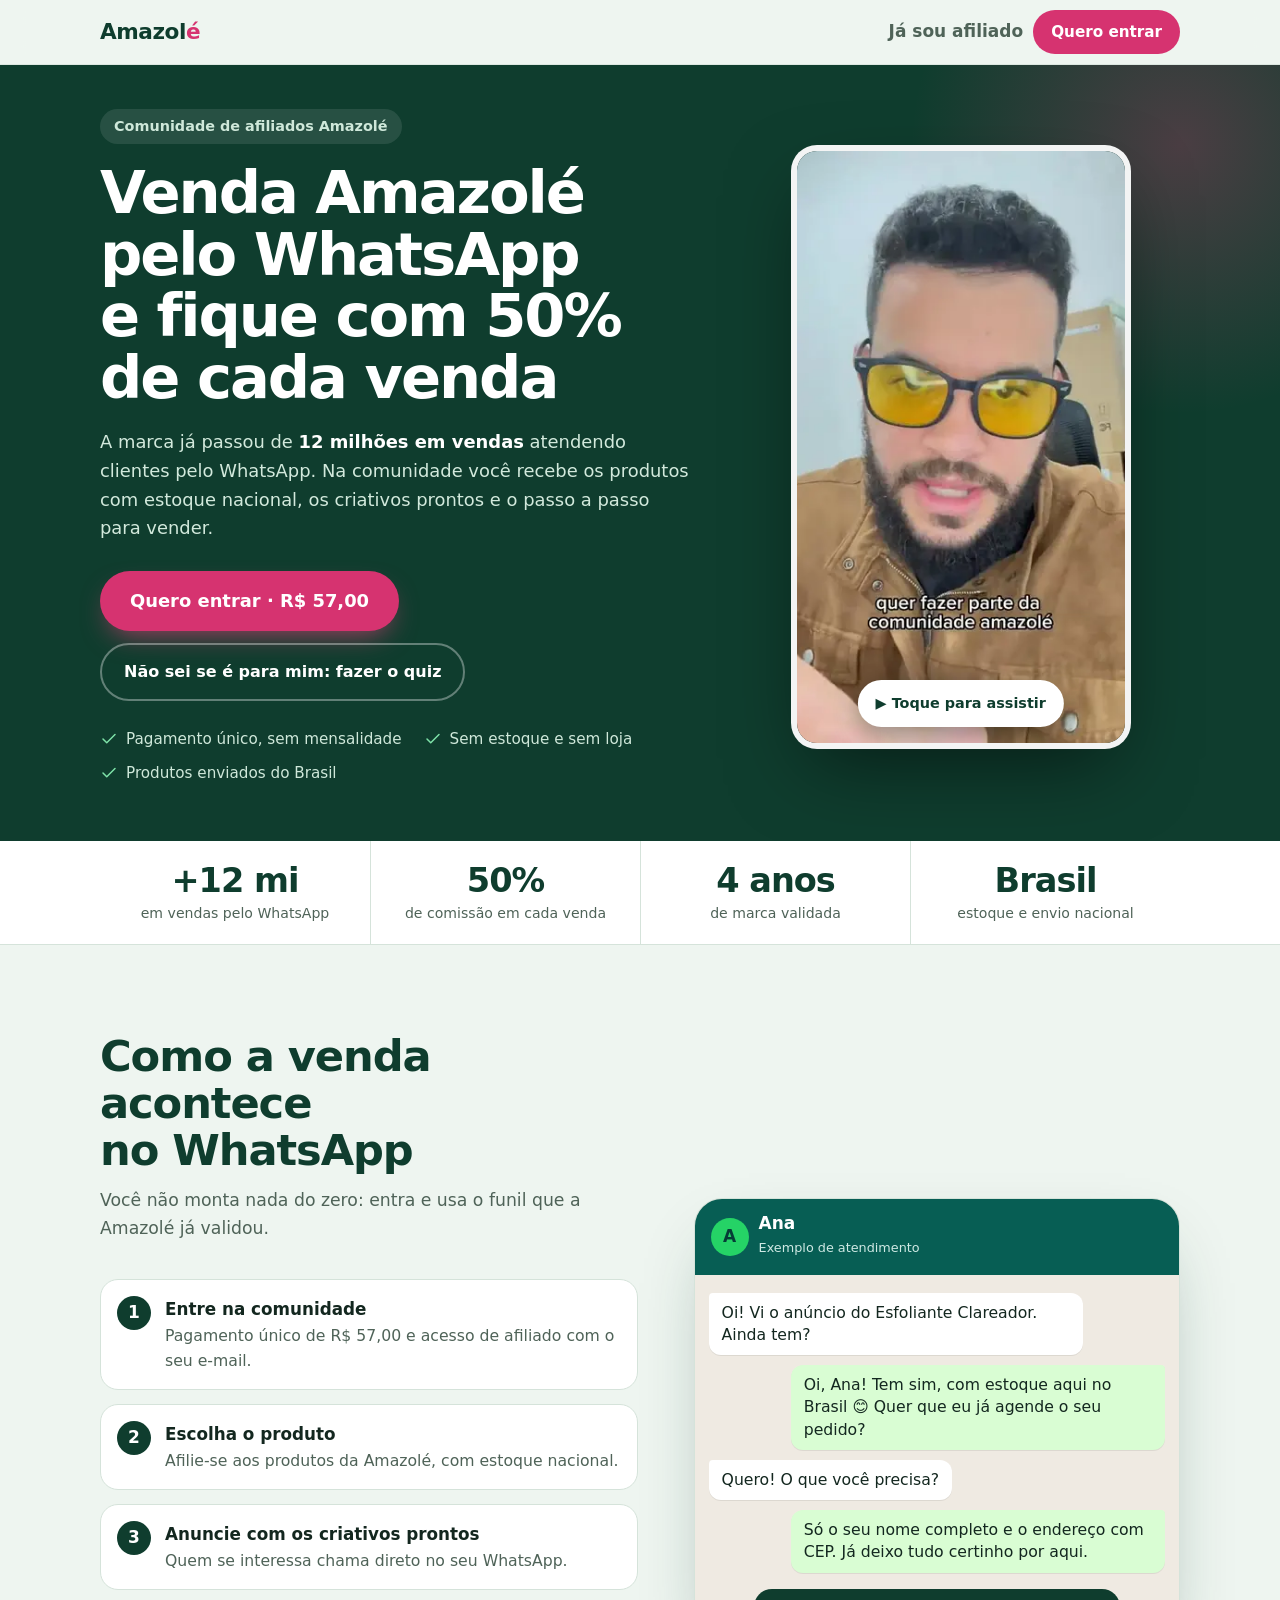
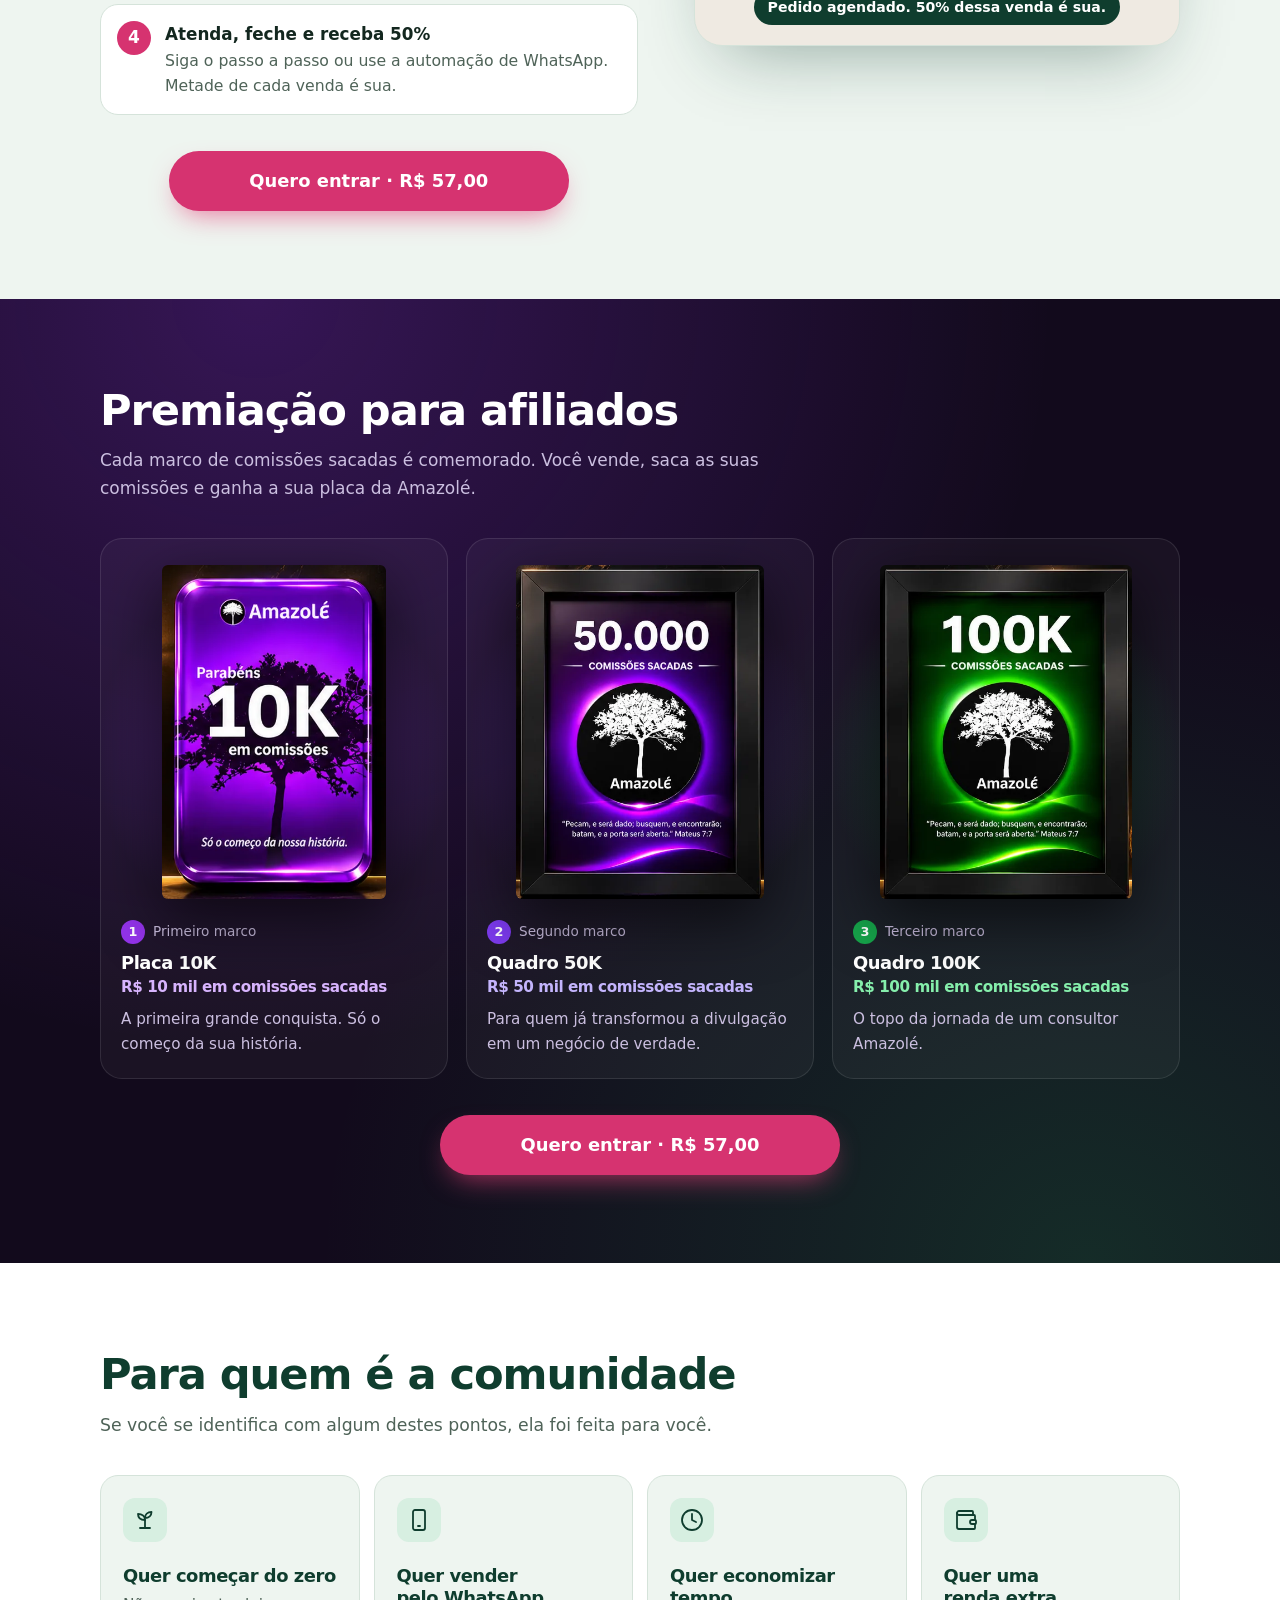
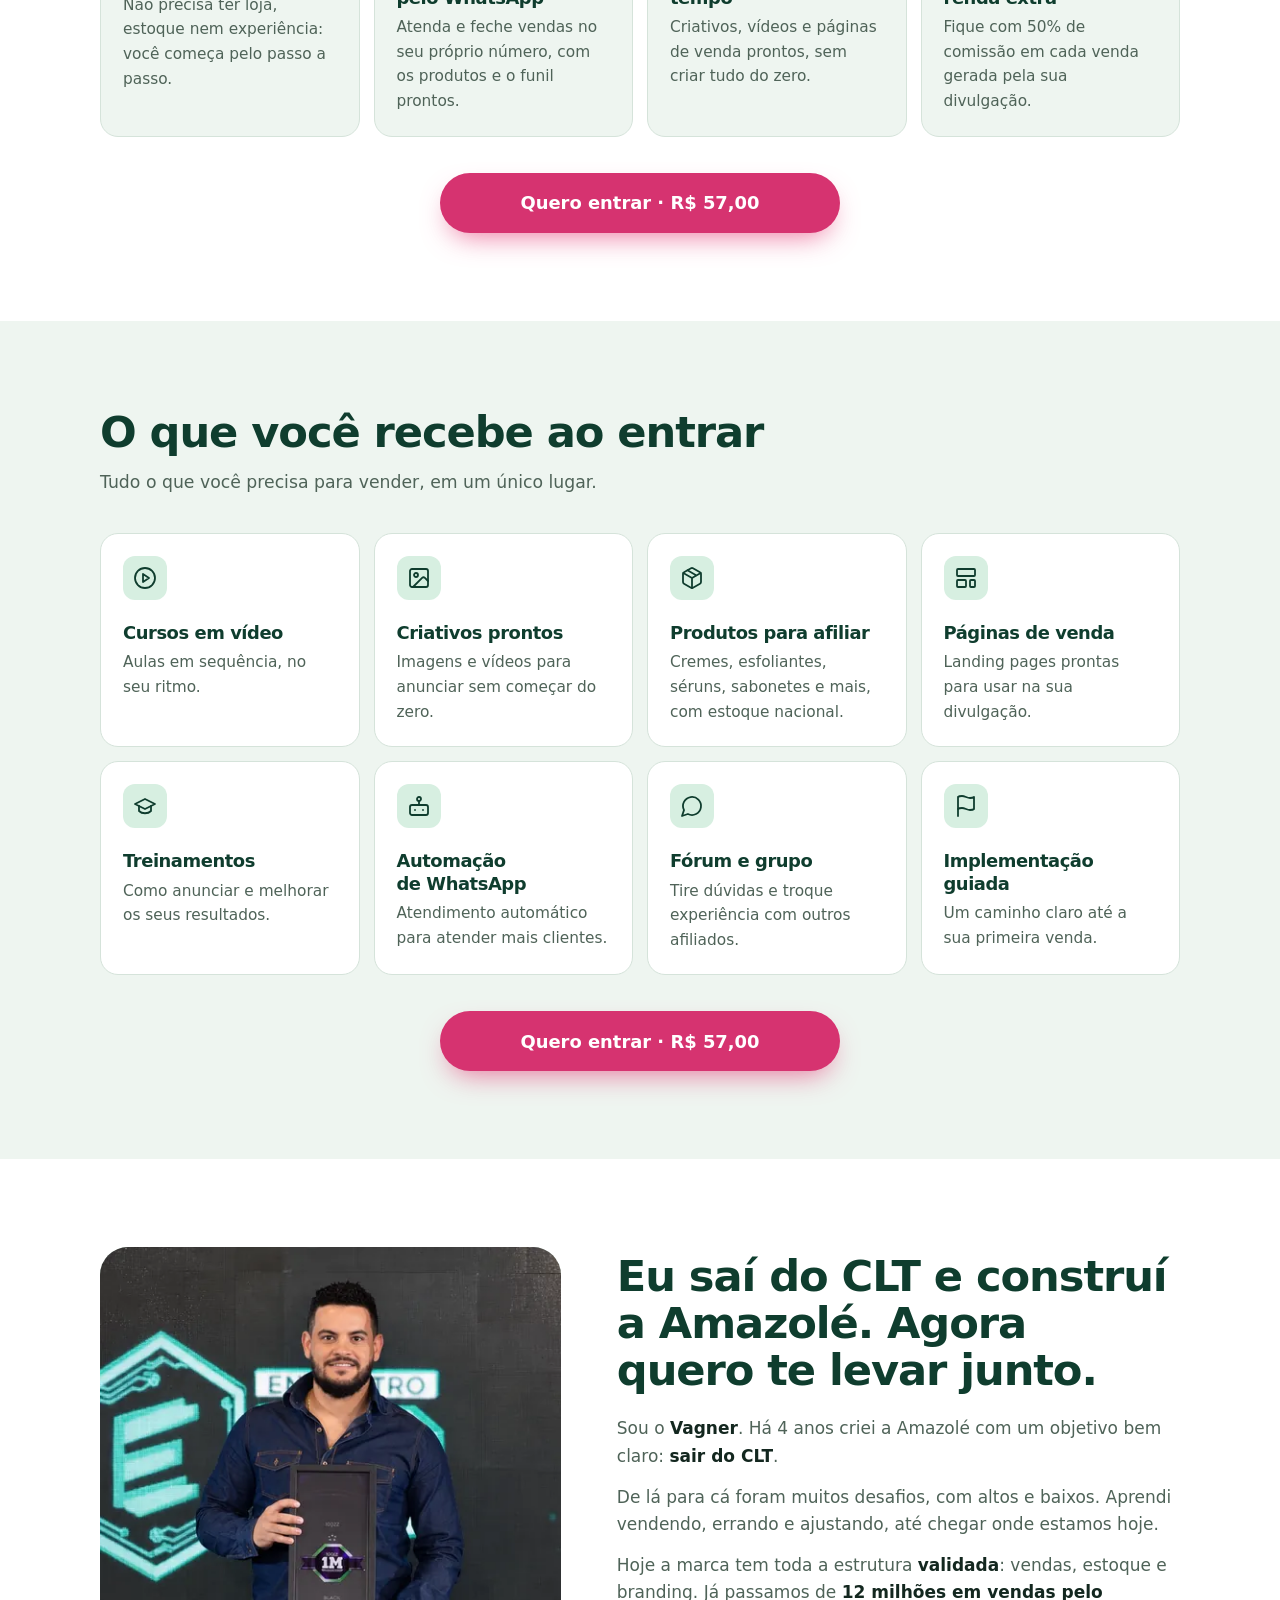
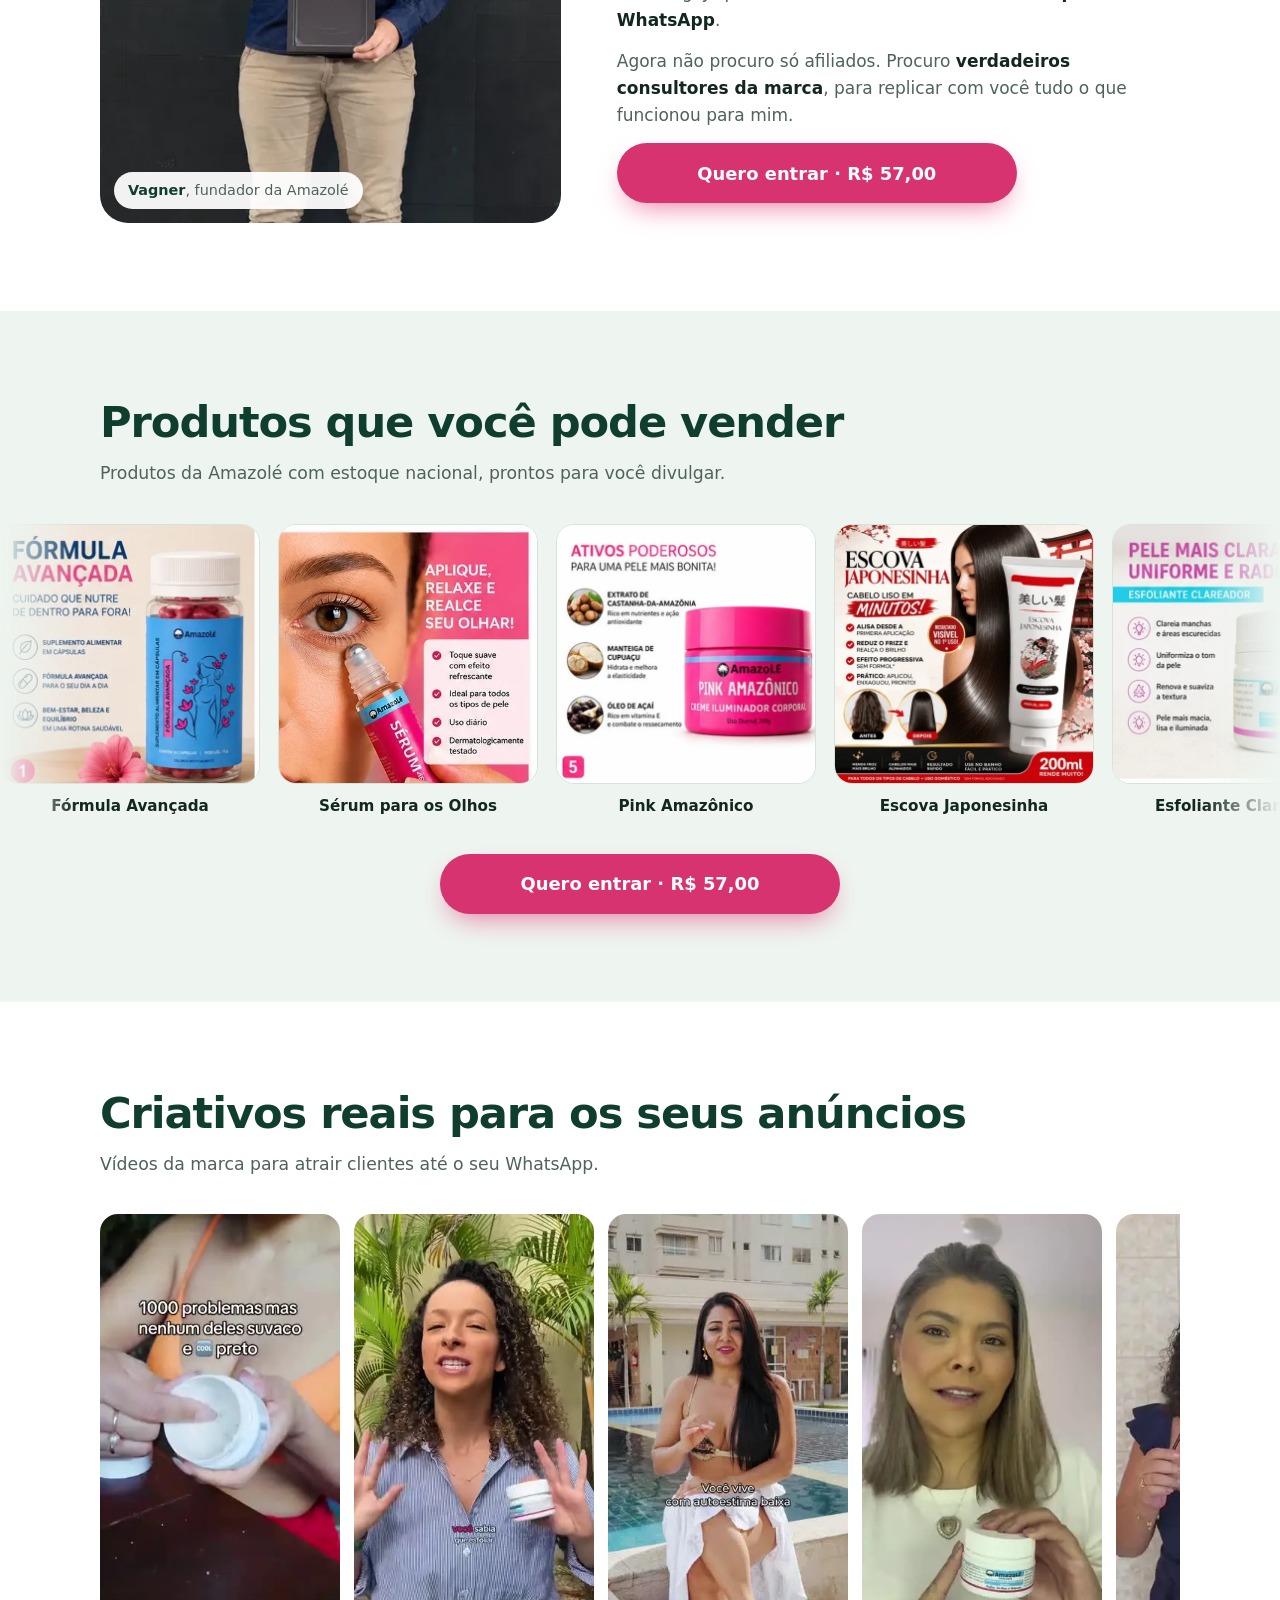
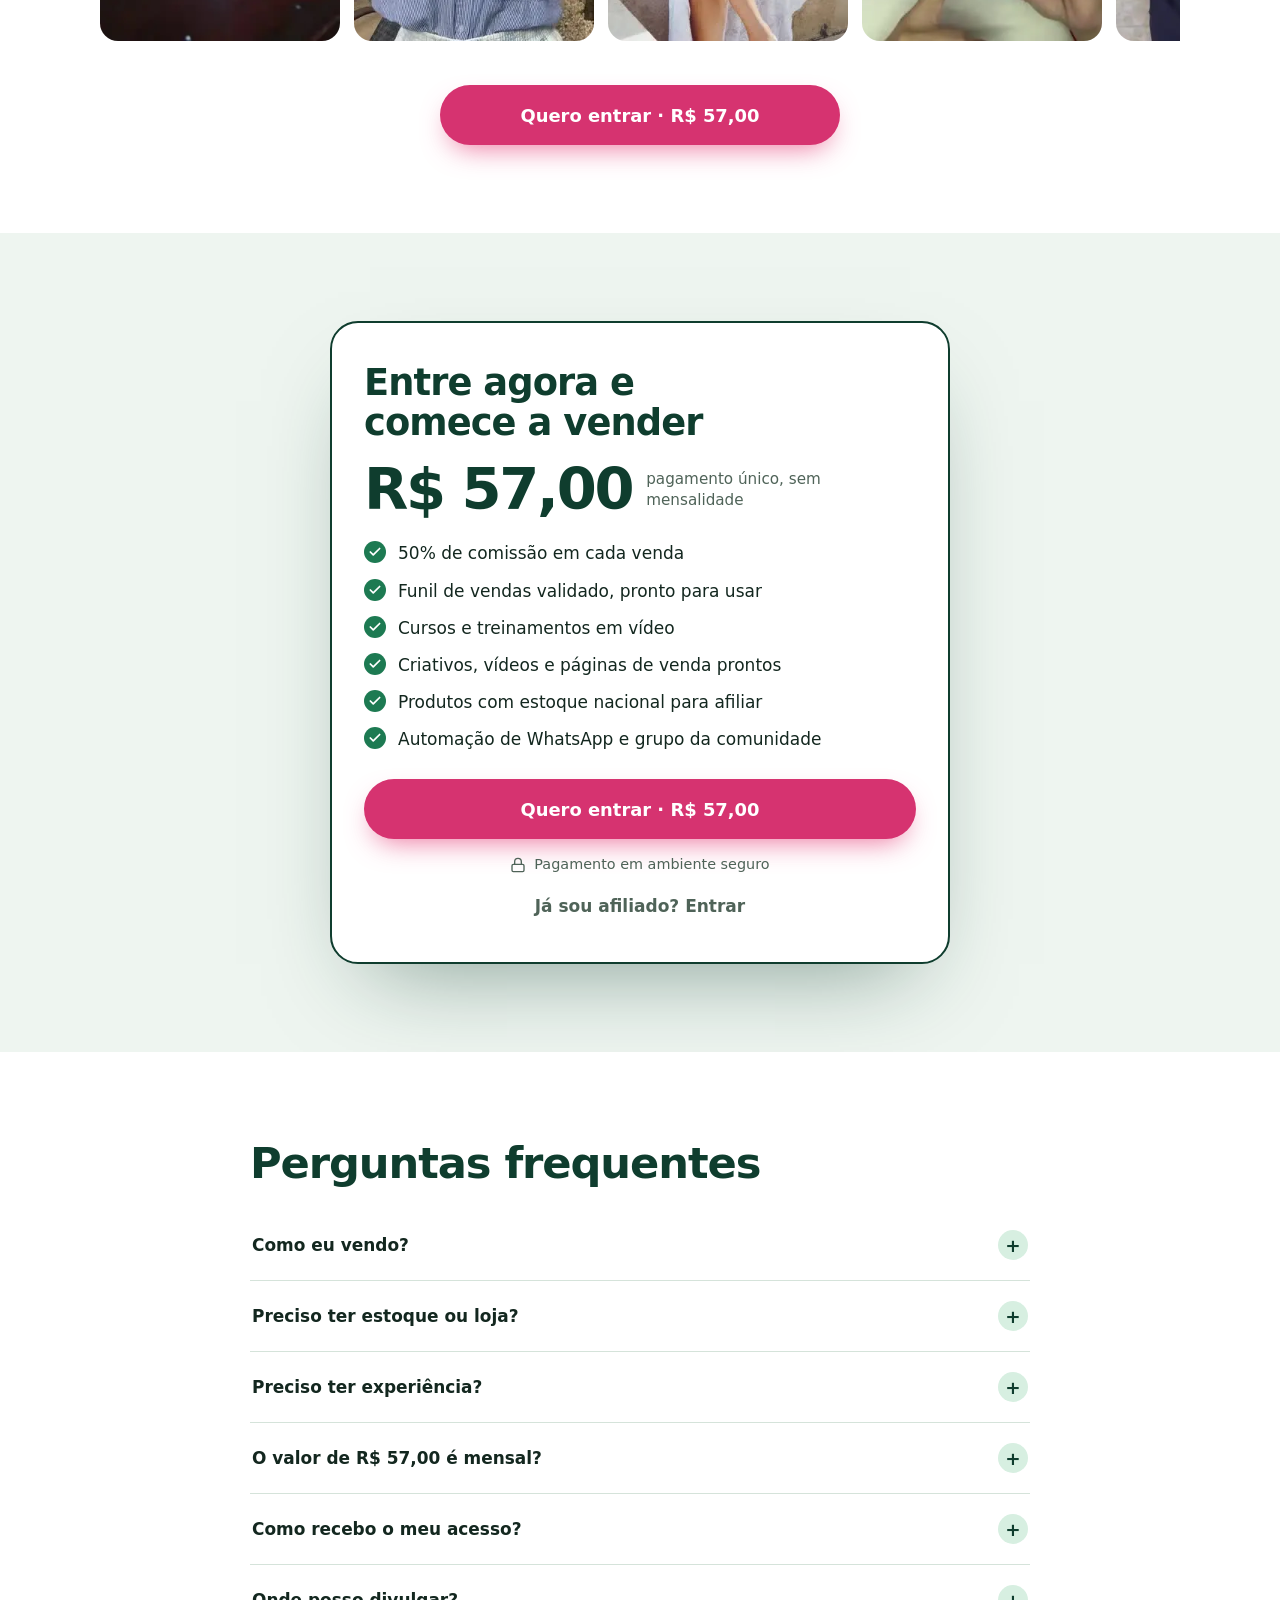
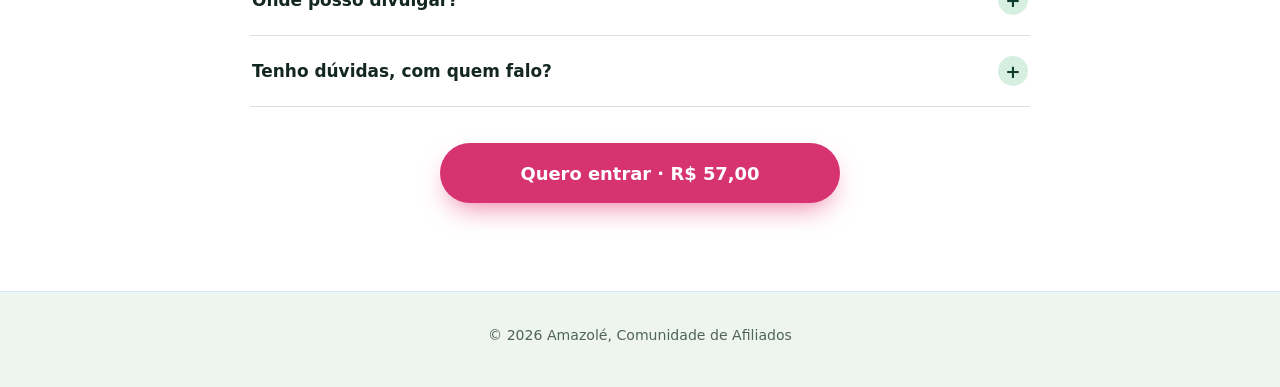
==== commit e83b8c8e: "Página: premiação logo depois de 'Como a venda acontece no WhatsApp' Co-Authored-By: Claude Opus 5.5" ====
--- a/index.html
+++ b/index.html
@@ -759,107 +759,6 @@
     </div>
   </section>
 
-  <!-- PROVA SOCIAL (aparece quando houver vídeo ou depoimentos no painel) -->
-  <section class="lp-sec-bloco lp-claro proof" id="prova-social" aria-labelledby="h-prova">
-    <div class="lp-wrap">
-      <h2 id="h-prova">Quem já está vendendo</h2>
-      <p class="lp-sub">Veja como os afiliados da Amazolé vendem na prática.</p>
-      <div class="video" id="video"></div>
-      <div class="lp-depos" id="depoimentos"></div>
-      <p class="lp-acao"><a class="lp-buy" href="#" data-checkout>Quero entrar · R$ 57,00</a></p>
-    </div>
-  </section>
-
-  <!-- PARA QUEM É -->
-  <section class="lp-sec-bloco lp-claro" aria-labelledby="h-quem">
-    <div class="lp-wrap">
-      <h2 id="h-quem">Para quem é a comunidade</h2>
-      <p class="lp-sub">Se você se identifica com algum destes pontos, ela foi feita para você.</p>
-      <div class="lp-cards lp-c4">
-        <div class="lp-card"><svg class="lp-ic" aria-hidden="true"><use href="#i-sprout"/></svg><h3>Quer começar do zero</h3><p>Não precisa ter loja, estoque nem experiência: você começa pelo passo a passo.</p></div>
-        <div class="lp-card"><svg class="lp-ic" aria-hidden="true"><use href="#i-phone"/></svg><h3>Quer vender pelo WhatsApp</h3><p>Atenda e feche vendas no seu próprio número, com os produtos e o funil prontos.</p></div>
-        <div class="lp-card"><svg class="lp-ic" aria-hidden="true"><use href="#i-clock"/></svg><h3>Quer economizar tempo</h3><p>Criativos, vídeos e páginas de venda prontos, sem criar tudo do zero.</p></div>
-        <div class="lp-card"><svg class="lp-ic" aria-hidden="true"><use href="#i-wallet"/></svg><h3>Quer uma renda extra</h3><p>Fique com 50% de comissão em cada venda gerada pela sua divulgação.</p></div>
-      </div>
-      <p class="lp-acao"><a class="lp-buy" href="#" data-checkout>Quero entrar · R$ 57,00</a></p>
-    </div>
-  </section>
-
-  <!-- O QUE VOCÊ RECEBE -->
-  <section class="lp-sec-bloco" id="dentro" aria-labelledby="h-dentro">
-    <div class="lp-wrap">
-      <h2 id="h-dentro">O que você recebe ao entrar</h2>
-      <p class="lp-sub">Tudo o que você precisa para vender, em um único lugar.</p>
-      <div class="lp-cards lp-c4 lp-lista">
-        <div class="lp-card"><svg class="lp-ic" aria-hidden="true"><use href="#i-play"/></svg><h3>Cursos em vídeo</h3><p>Aulas em sequência, no seu ritmo.</p></div>
-        <div class="lp-card"><svg class="lp-ic" aria-hidden="true"><use href="#i-image"/></svg><h3>Criativos prontos</h3><p>Imagens e vídeos para anunciar sem começar do zero.</p></div>
-        <div class="lp-card"><svg class="lp-ic" aria-hidden="true"><use href="#i-package"/></svg><h3>Produtos para afiliar</h3><p>Cremes, esfoliantes, séruns, sabonetes e mais, com estoque nacional.</p></div>
-        <div class="lp-card"><svg class="lp-ic" aria-hidden="true"><use href="#i-layout"/></svg><h3>Páginas de venda</h3><p>Landing pages prontas para usar na sua divulgação.</p></div>
-        <div class="lp-card"><svg class="lp-ic" aria-hidden="true"><use href="#i-cap"/></svg><h3>Treinamentos</h3><p>Como anunciar e melhorar os seus resultados.</p></div>
-        <div class="lp-card"><svg class="lp-ic" aria-hidden="true"><use href="#i-bot"/></svg><h3>Automação de WhatsApp</h3><p>Atendimento automático para atender mais clientes.</p></div>
-        <div class="lp-card"><svg class="lp-ic" aria-hidden="true"><use href="#i-chat"/></svg><h3>Fórum e grupo</h3><p>Tire dúvidas e troque experiência com outros afiliados.</p></div>
-        <div class="lp-card"><svg class="lp-ic" aria-hidden="true"><use href="#i-flag"/></svg><h3>Implementação guiada</h3><p>Um caminho claro até a sua primeira venda.</p></div>
-      </div>
-      <p class="lp-acao"><a class="lp-buy" href="#" data-checkout>Quero entrar · R$ 57,00</a></p>
-    </div>
-  </section>
-
-  <!-- HISTÓRIA -->
-  <section class="lp-sec-bloco lp-claro" id="historia" aria-labelledby="h-hist">
-    <div class="lp-wrap lp-hist">
-      <figure class="lp-hist-foto">
-        <img src="img/vagner.webp" srcset="img/vagner-480.webp 480w, img/vagner.webp 680w" sizes="(max-width: 820px) 100vw, 460px" alt="Vagner, fundador da Amazolé, segurando a placa de premiação 1M em um evento" width="680" height="850" loading="lazy" decoding="async">
-        <figcaption><b>Vagner</b>, fundador da Amazolé</figcaption>
-      </figure>
-      <div class="lp-hist-txt">
-        <h2 id="h-hist">Eu saí do CLT e construí a Amazolé. Agora quero te levar junto.</h2>
-        <p>Sou o <strong>Vagner</strong>. Há 4 anos criei a Amazolé com um objetivo bem claro: <strong>sair do CLT</strong>.</p>
-        <p>De lá para cá foram muitos desafios, com altos e baixos. Aprendi vendendo, errando e ajustando, até chegar onde estamos hoje.</p>
-        <p>Hoje a marca tem toda a estrutura <strong>validada</strong>: vendas, estoque e branding. Já passamos de <strong>12 milhões em vendas pelo WhatsApp</strong>.</p>
-        <p>Agora não procuro só afiliados. Procuro <strong>verdadeiros consultores da marca</strong>, para replicar com você tudo o que funcionou para mim.</p>
-        <p class="lp-acao lp-esq"><a class="lp-buy" href="#" data-checkout>Quero entrar · R$ 57,00</a></p>
-        <p class="cta-note" role="status"></p>
-      </div>
-    </div>
-  </section>
-
-  <!-- PRODUTOS -->
-  <section class="lp-sec-bloco produtos" id="produtos" aria-labelledby="h-prod">
-    <div class="lp-wrap">
-      <h2 id="h-prod">Produtos que você pode vender</h2>
-      <p class="lp-sub">Produtos da Amazolé com estoque nacional, prontos para você divulgar.</p>
-    </div>
-    <div class="marquee" aria-label="Produtos disponíveis para afiliados">
-      <div class="track" id="track-produtos">
-        <figure class="prod"><img decoding="async" loading="lazy" src="img/produtos/formula-avancada.webp" alt="Fórmula Avançada, suplemento alimentar em cápsulas" width="260" height="260"><figcaption>Fórmula Avançada</figcaption></figure>
-        <figure class="prod"><img decoding="async" loading="lazy" src="img/produtos/serum-olhos.webp" alt="Sérum roll-on para os olhos" width="260" height="260"><figcaption>Sérum para os Olhos</figcaption></figure>
-        <figure class="prod"><img decoding="async" loading="lazy" src="img/produtos/pink-amazonico.webp" alt="Pink Amazônico, creme iluminador corporal" width="260" height="260"><figcaption>Pink Amazônico</figcaption></figure>
-        <figure class="prod"><img decoding="async" loading="lazy" src="img/produtos/escova-japonesinha.webp" alt="Escova Japonesinha, progressiva alisadora" width="260" height="260"><figcaption>Escova Japonesinha</figcaption></figure>
-        <figure class="prod"><img decoding="async" loading="lazy" src="img/produtos/esfoliante-clareador.webp" alt="Esfoliante clareador" width="260" height="260"><figcaption>Esfoliante Clareador</figcaption></figure>
-        <figure class="prod"><img decoding="async" loading="lazy" src="img/produtos/sabonete-clareador.webp" alt="Sabonete em pasta clareador" width="260" height="260"><figcaption>Sabonete Clareador</figcaption></figure>
-        <figure class="prod"><img decoding="async" loading="lazy" src="img/produtos/mxd20.webp" alt="MXD20 Power Hair em cápsulas e Barbudom tônico capilar" width="260" height="260"><figcaption>MXD20 + Barbudom</figcaption></figure>
-      </div>
-    </div>
-    <div class="lp-wrap"><p class="lp-acao"><a class="lp-buy" href="#" data-checkout>Quero entrar · R$ 57,00</a></p></div>
-  </section>
-
-  <!-- CRIATIVOS REAIS -->
-  <section class="lp-sec-bloco lp-claro" id="conteudo-real" aria-labelledby="h-clips">
-    <div class="lp-wrap">
-      <h2 id="h-clips">Criativos reais para os seus anúncios</h2>
-      <p class="lp-sub">Vídeos da marca para atrair clientes até o seu WhatsApp.</p>
-      <div class="clips" id="clips">
-        <figure class="clip"><video data-src="media/conteudo/v1.mp4" poster="media/conteudo/v1.webp" muted loop playsinline preload="none" aria-label="Vídeo de conteúdo 1" width="240" height="427"></video></figure>
-        <figure class="clip"><video data-src="media/conteudo/v2.mp4" poster="media/conteudo/v2.webp" muted loop playsinline preload="none" aria-label="Vídeo de conteúdo 2" width="240" height="427"></video></figure>
-        <figure class="clip"><video data-src="media/conteudo/v3.mp4" poster="media/conteudo/v3.webp" muted loop playsinline preload="none" aria-label="Vídeo de conteúdo 3" width="240" height="427"></video></figure>
-        <figure class="clip"><video data-src="media/conteudo/v4.mp4" poster="media/conteudo/v4.webp" muted loop playsinline preload="none" aria-label="Vídeo de conteúdo 4" width="240" height="427"></video></figure>
-        <figure class="clip"><video data-src="media/conteudo/v5.mp4" poster="media/conteudo/v5.webp" muted loop playsinline preload="none" aria-label="Vídeo de conteúdo 5" width="240" height="427"></video></figure>
-        <figure class="clip"><video data-src="media/conteudo/v6.mp4" poster="media/conteudo/v6.webp" muted loop playsinline preload="none" aria-label="Vídeo de conteúdo 6" width="240" height="427"></video></figure>
-      </div>
-      <p class="lp-acao"><a class="lp-buy" href="#" data-checkout>Quero entrar · R$ 57,00</a></p>
-    </div>
-  </section>
-
   <!-- PREMIAÇÃO -->
   <section class="premios" id="premiacao" aria-labelledby="h-premios">
     <div class="wrap">
@@ -895,6 +794,107 @@
     </div>
   </section>
 
+  <!-- PROVA SOCIAL (aparece quando houver vídeo ou depoimentos no painel) -->
+  <section class="lp-sec-bloco lp-claro proof" id="prova-social" aria-labelledby="h-prova">
+    <div class="lp-wrap">
+      <h2 id="h-prova">Quem já está vendendo</h2>
+      <p class="lp-sub">Veja como os afiliados da Amazolé vendem na prática.</p>
+      <div class="video" id="video"></div>
+      <div class="lp-depos" id="depoimentos"></div>
+      <p class="lp-acao"><a class="lp-buy" href="#" data-checkout>Quero entrar · R$ 57,00</a></p>
+    </div>
+  </section>
+
+  <!-- PARA QUEM É -->
+  <section class="lp-sec-bloco lp-claro" aria-labelledby="h-quem">
+    <div class="lp-wrap">
+      <h2 id="h-quem">Para quem é a comunidade</h2>
+      <p class="lp-sub">Se você se identifica com algum destes pontos, ela foi feita para você.</p>
+      <div class="lp-cards lp-c4">
+        <div class="lp-card"><svg class="lp-ic" aria-hidden="true"><use href="#i-sprout"/></svg><h3>Quer começar do zero</h3><p>Não precisa ter loja, estoque nem experiência: você começa pelo passo a passo.</p></div>
+        <div class="lp-card"><svg class="lp-ic" aria-hidden="true"><use href="#i-phone"/></svg><h3>Quer vender pelo WhatsApp</h3><p>Atenda e feche vendas no seu próprio número, com os produtos e o funil prontos.</p></div>
+        <div class="lp-card"><svg class="lp-ic" aria-hidden="true"><use href="#i-clock"/></svg><h3>Quer economizar tempo</h3><p>Criativos, vídeos e páginas de venda prontos, sem criar tudo do zero.</p></div>
+        <div class="lp-card"><svg class="lp-ic" aria-hidden="true"><use href="#i-wallet"/></svg><h3>Quer uma renda extra</h3><p>Fique com 50% de comissão em cada venda gerada pela sua divulgação.</p></div>
+      </div>
+      <p class="lp-acao"><a class="lp-buy" href="#" data-checkout>Quero entrar · R$ 57,00</a></p>
+    </div>
+  </section>
+
+  <!-- O QUE VOCÊ RECEBE -->
+  <section class="lp-sec-bloco" id="dentro" aria-labelledby="h-dentro">
+    <div class="lp-wrap">
+      <h2 id="h-dentro">O que você recebe ao entrar</h2>
+      <p class="lp-sub">Tudo o que você precisa para vender, em um único lugar.</p>
+      <div class="lp-cards lp-c4 lp-lista">
+        <div class="lp-card"><svg class="lp-ic" aria-hidden="true"><use href="#i-play"/></svg><h3>Cursos em vídeo</h3><p>Aulas em sequência, no seu ritmo.</p></div>
+        <div class="lp-card"><svg class="lp-ic" aria-hidden="true"><use href="#i-image"/></svg><h3>Criativos prontos</h3><p>Imagens e vídeos para anunciar sem começar do zero.</p></div>
+        <div class="lp-card"><svg class="lp-ic" aria-hidden="true"><use href="#i-package"/></svg><h3>Produtos para afiliar</h3><p>Cremes, esfoliantes, séruns, sabonetes e mais, com estoque nacional.</p></div>
+        <div class="lp-card"><svg class="lp-ic" aria-hidden="true"><use href="#i-layout"/></svg><h3>Páginas de venda</h3><p>Landing pages prontas para usar na sua divulgação.</p></div>
+        <div class="lp-card"><svg class="lp-ic" aria-hidden="true"><use href="#i-cap"/></svg><h3>Treinamentos</h3><p>Como anunciar e melhorar os seus resultados.</p></div>
+        <div class="lp-card"><svg class="lp-ic" aria-hidden="true"><use href="#i-bot"/></svg><h3>Automação de WhatsApp</h3><p>Atendimento automático para atender mais clientes.</p></div>
+        <div class="lp-card"><svg class="lp-ic" aria-hidden="true"><use href="#i-chat"/></svg><h3>Fórum e grupo</h3><p>Tire dúvidas e troque experiência com outros afiliados.</p></div>
+        <div class="lp-card"><svg class="lp-ic" aria-hidden="true"><use href="#i-flag"/></svg><h3>Implementação guiada</h3><p>Um caminho claro até a sua primeira venda.</p></div>
+      </div>
+      <p class="lp-acao"><a class="lp-buy" href="#" data-checkout>Quero entrar · R$ 57,00</a></p>
+    </div>
+  </section>
+
+  <!-- HISTÓRIA -->
+  <section class="lp-sec-bloco lp-claro" id="historia" aria-labelledby="h-hist">
+    <div class="lp-wrap lp-hist">
+      <figure class="lp-hist-foto">
+        <img src="img/vagner.webp" srcset="img/vagner-480.webp 480w, img/vagner.webp 680w" sizes="(max-width: 820px) 100vw, 460px" alt="Vagner, fundador da Amazolé, segurando a placa de premiação 1M em um evento" width="680" height="850" loading="lazy" decoding="async">
+        <figcaption><b>Vagner</b>, fundador da Amazolé</figcaption>
+      </figure>
+      <div class="lp-hist-txt">
+        <h2 id="h-hist">Eu saí do CLT e construí a Amazolé. Agora quero te levar junto.</h2>
+        <p>Sou o <strong>Vagner</strong>. Há 4 anos criei a Amazolé com um objetivo bem claro: <strong>sair do CLT</strong>.</p>
+        <p>De lá para cá foram muitos desafios, com altos e baixos. Aprendi vendendo, errando e ajustando, até chegar onde estamos hoje.</p>
+        <p>Hoje a marca tem toda a estrutura <strong>validada</strong>: vendas, estoque e branding. Já passamos de <strong>12 milhões em vendas pelo WhatsApp</strong>.</p>
+        <p>Agora não procuro só afiliados. Procuro <strong>verdadeiros consultores da marca</strong>, para replicar com você tudo o que funcionou para mim.</p>
+        <p class="lp-acao lp-esq"><a class="lp-buy" href="#" data-checkout>Quero entrar · R$ 57,00</a></p>
+        <p class="cta-note" role="status"></p>
+      </div>
+    </div>
+  </section>
+
+  <!-- PRODUTOS -->
+  <section class="lp-sec-bloco produtos" id="produtos" aria-labelledby="h-prod">
+    <div class="lp-wrap">
+      <h2 id="h-prod">Produtos que você pode vender</h2>
+      <p class="lp-sub">Produtos da Amazolé com estoque nacional, prontos para você divulgar.</p>
+    </div>
+    <div class="marquee" aria-label="Produtos disponíveis para afiliados">
+      <div class="track" id="track-produtos">
+        <figure class="prod"><img decoding="async" loading="lazy" src="img/produtos/formula-avancada.webp" alt="Fórmula Avançada, suplemento alimentar em cápsulas" width="260" height="260"><figcaption>Fórmula Avançada</figcaption></figure>
+        <figure class="prod"><img decoding="async" loading="lazy" src="img/produtos/serum-olhos.webp" alt="Sérum roll-on para os olhos" width="260" height="260"><figcaption>Sérum para os Olhos</figcaption></figure>
+        <figure class="prod"><img decoding="async" loading="lazy" src="img/produtos/pink-amazonico.webp" alt="Pink Amazônico, creme iluminador corporal" width="260" height="260"><figcaption>Pink Amazônico</figcaption></figure>
+        <figure class="prod"><img decoding="async" loading="lazy" src="img/produtos/escova-japonesinha.webp" alt="Escova Japonesinha, progressiva alisadora" width="260" height="260"><figcaption>Escova Japonesinha</figcaption></figure>
+        <figure class="prod"><img decoding="async" loading="lazy" src="img/produtos/esfoliante-clareador.webp" alt="Esfoliante clareador" width="260" height="260"><figcaption>Esfoliante Clareador</figcaption></figure>
+        <figure class="prod"><img decoding="async" loading="lazy" src="img/produtos/sabonete-clareador.webp" alt="Sabonete em pasta clareador" width="260" height="260"><figcaption>Sabonete Clareador</figcaption></figure>
+        <figure class="prod"><img decoding="async" loading="lazy" src="img/produtos/mxd20.webp" alt="MXD20 Power Hair em cápsulas e Barbudom tônico capilar" width="260" height="260"><figcaption>MXD20 + Barbudom</figcaption></figure>
+      </div>
+    </div>
+    <div class="lp-wrap"><p class="lp-acao"><a class="lp-buy" href="#" data-checkout>Quero entrar · R$ 57,00</a></p></div>
+  </section>
+
+  <!-- CRIATIVOS REAIS -->
+  <section class="lp-sec-bloco lp-claro" id="conteudo-real" aria-labelledby="h-clips">
+    <div class="lp-wrap">
+      <h2 id="h-clips">Criativos reais para os seus anúncios</h2>
+      <p class="lp-sub">Vídeos da marca para atrair clientes até o seu WhatsApp.</p>
+      <div class="clips" id="clips">
+        <figure class="clip"><video data-src="media/conteudo/v1.mp4" poster="media/conteudo/v1.webp" muted loop playsinline preload="none" aria-label="Vídeo de conteúdo 1" width="240" height="427"></video></figure>
+        <figure class="clip"><video data-src="media/conteudo/v2.mp4" poster="media/conteudo/v2.webp" muted loop playsinline preload="none" aria-label="Vídeo de conteúdo 2" width="240" height="427"></video></figure>
+        <figure class="clip"><video data-src="media/conteudo/v3.mp4" poster="media/conteudo/v3.webp" muted loop playsinline preload="none" aria-label="Vídeo de conteúdo 3" width="240" height="427"></video></figure>
+        <figure class="clip"><video data-src="media/conteudo/v4.mp4" poster="media/conteudo/v4.webp" muted loop playsinline preload="none" aria-label="Vídeo de conteúdo 4" width="240" height="427"></video></figure>
+        <figure class="clip"><video data-src="media/conteudo/v5.mp4" poster="media/conteudo/v5.webp" muted loop playsinline preload="none" aria-label="Vídeo de conteúdo 5" width="240" height="427"></video></figure>
+        <figure class="clip"><video data-src="media/conteudo/v6.mp4" poster="media/conteudo/v6.webp" muted loop playsinline preload="none" aria-label="Vídeo de conteúdo 6" width="240" height="427"></video></figure>
+      </div>
+      <p class="lp-acao"><a class="lp-buy" href="#" data-checkout>Quero entrar · R$ 57,00</a></p>
+    </div>
+  </section>
+
   <!-- OFERTA -->
   <section class="lp-sec-bloco" id="oferta" aria-labelledby="h-oferta">
     <div class="lp-wrap">
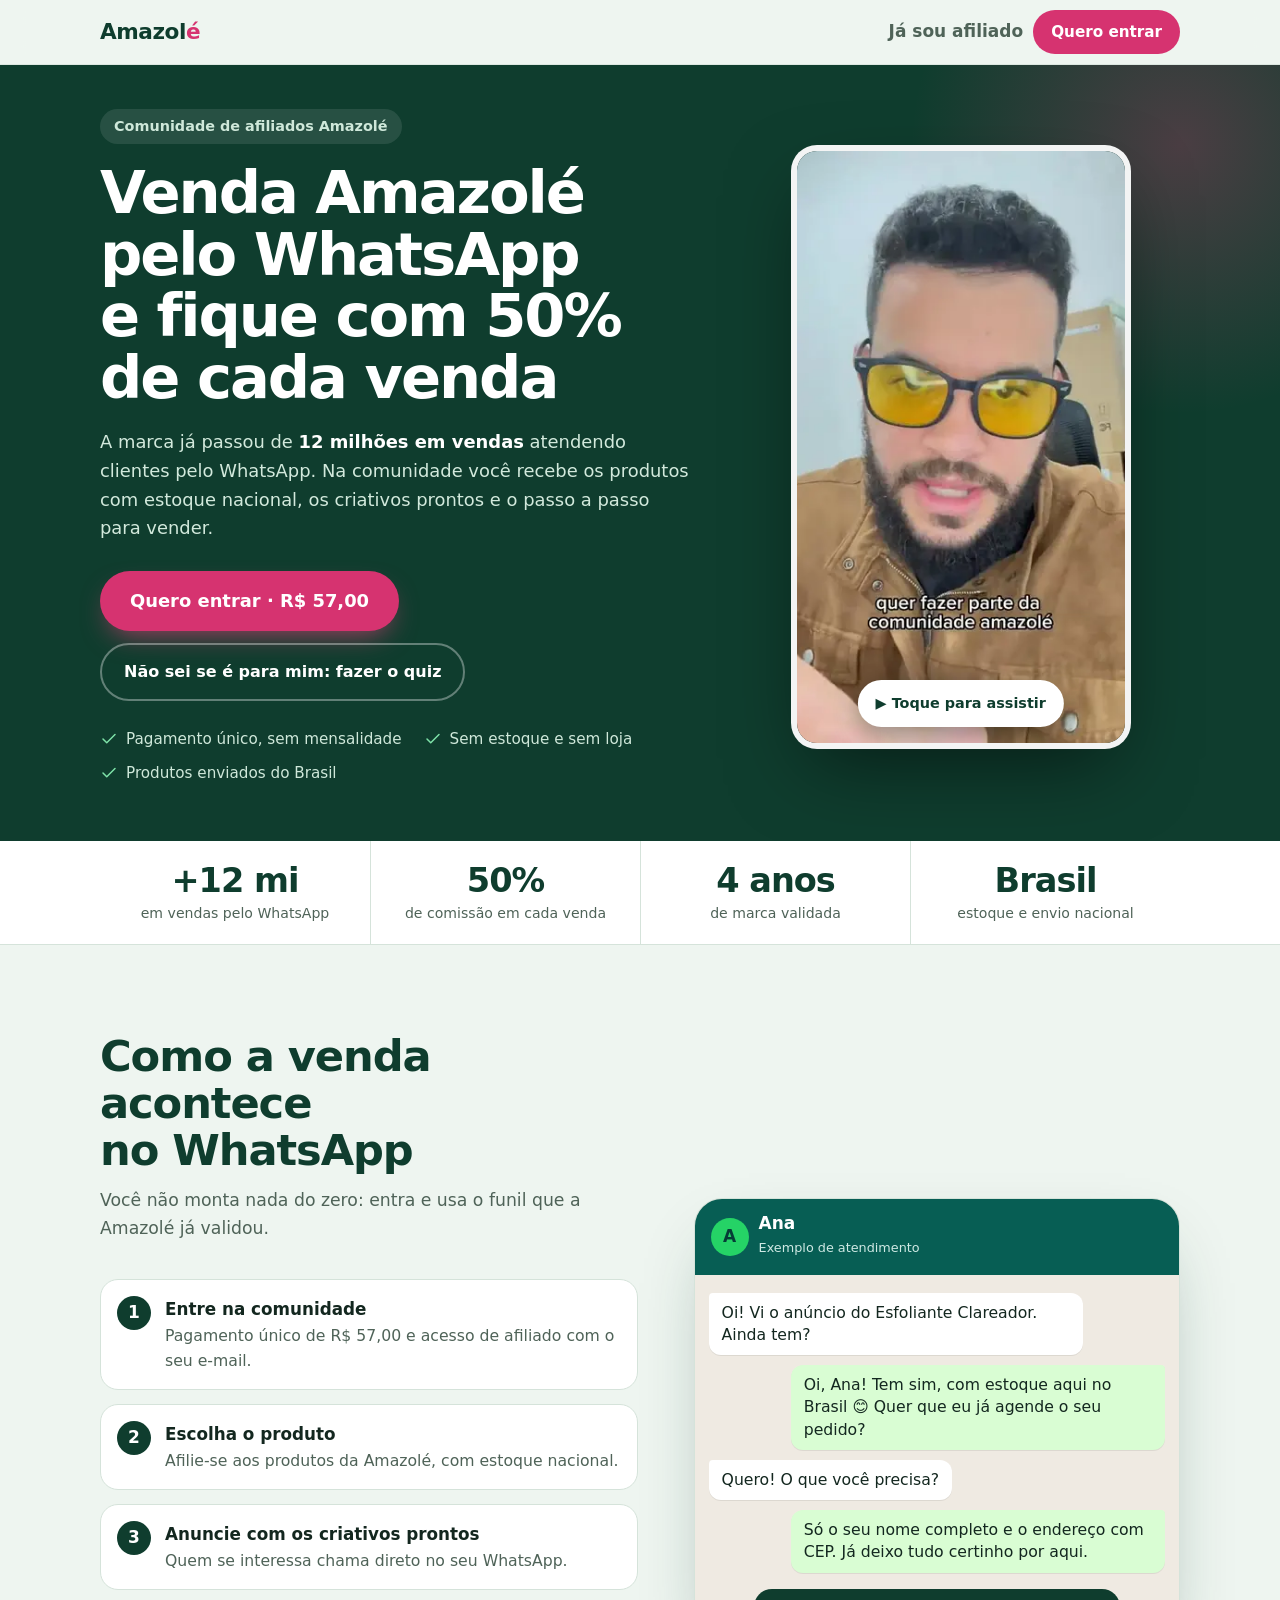
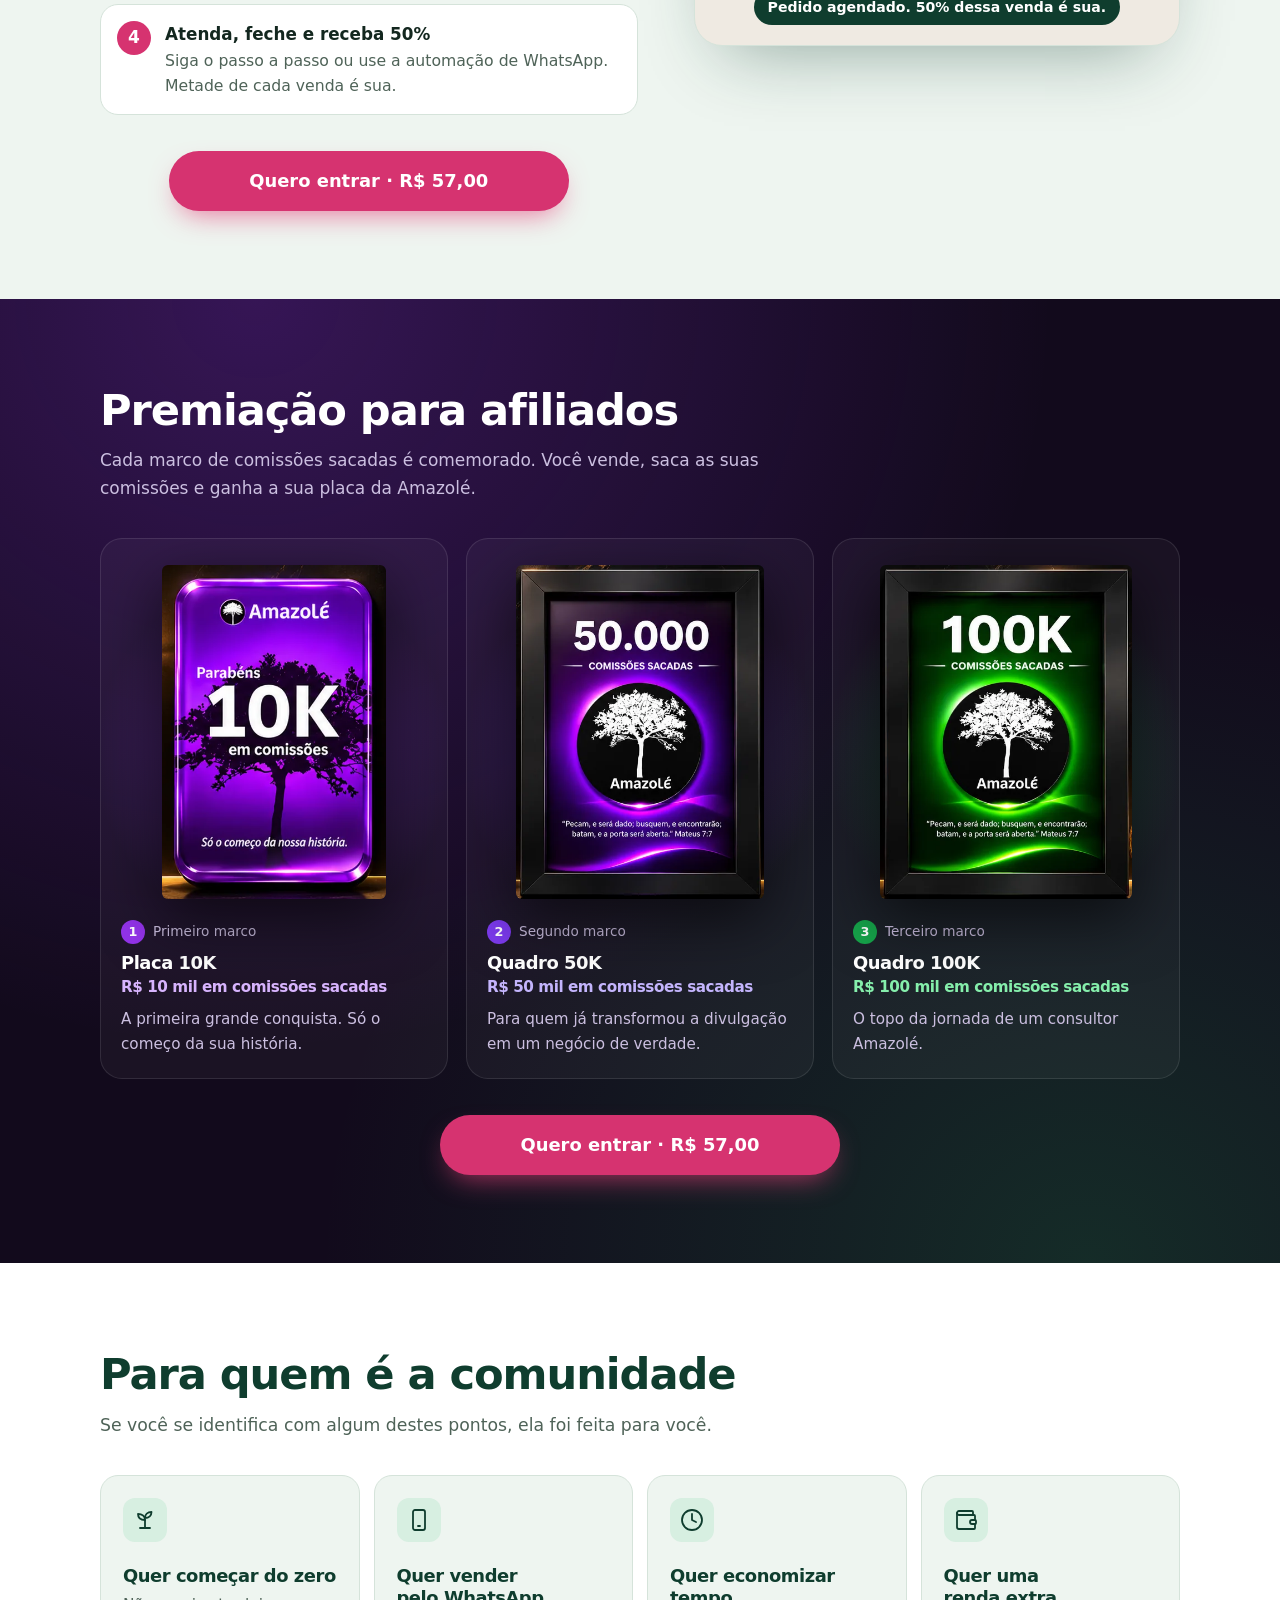
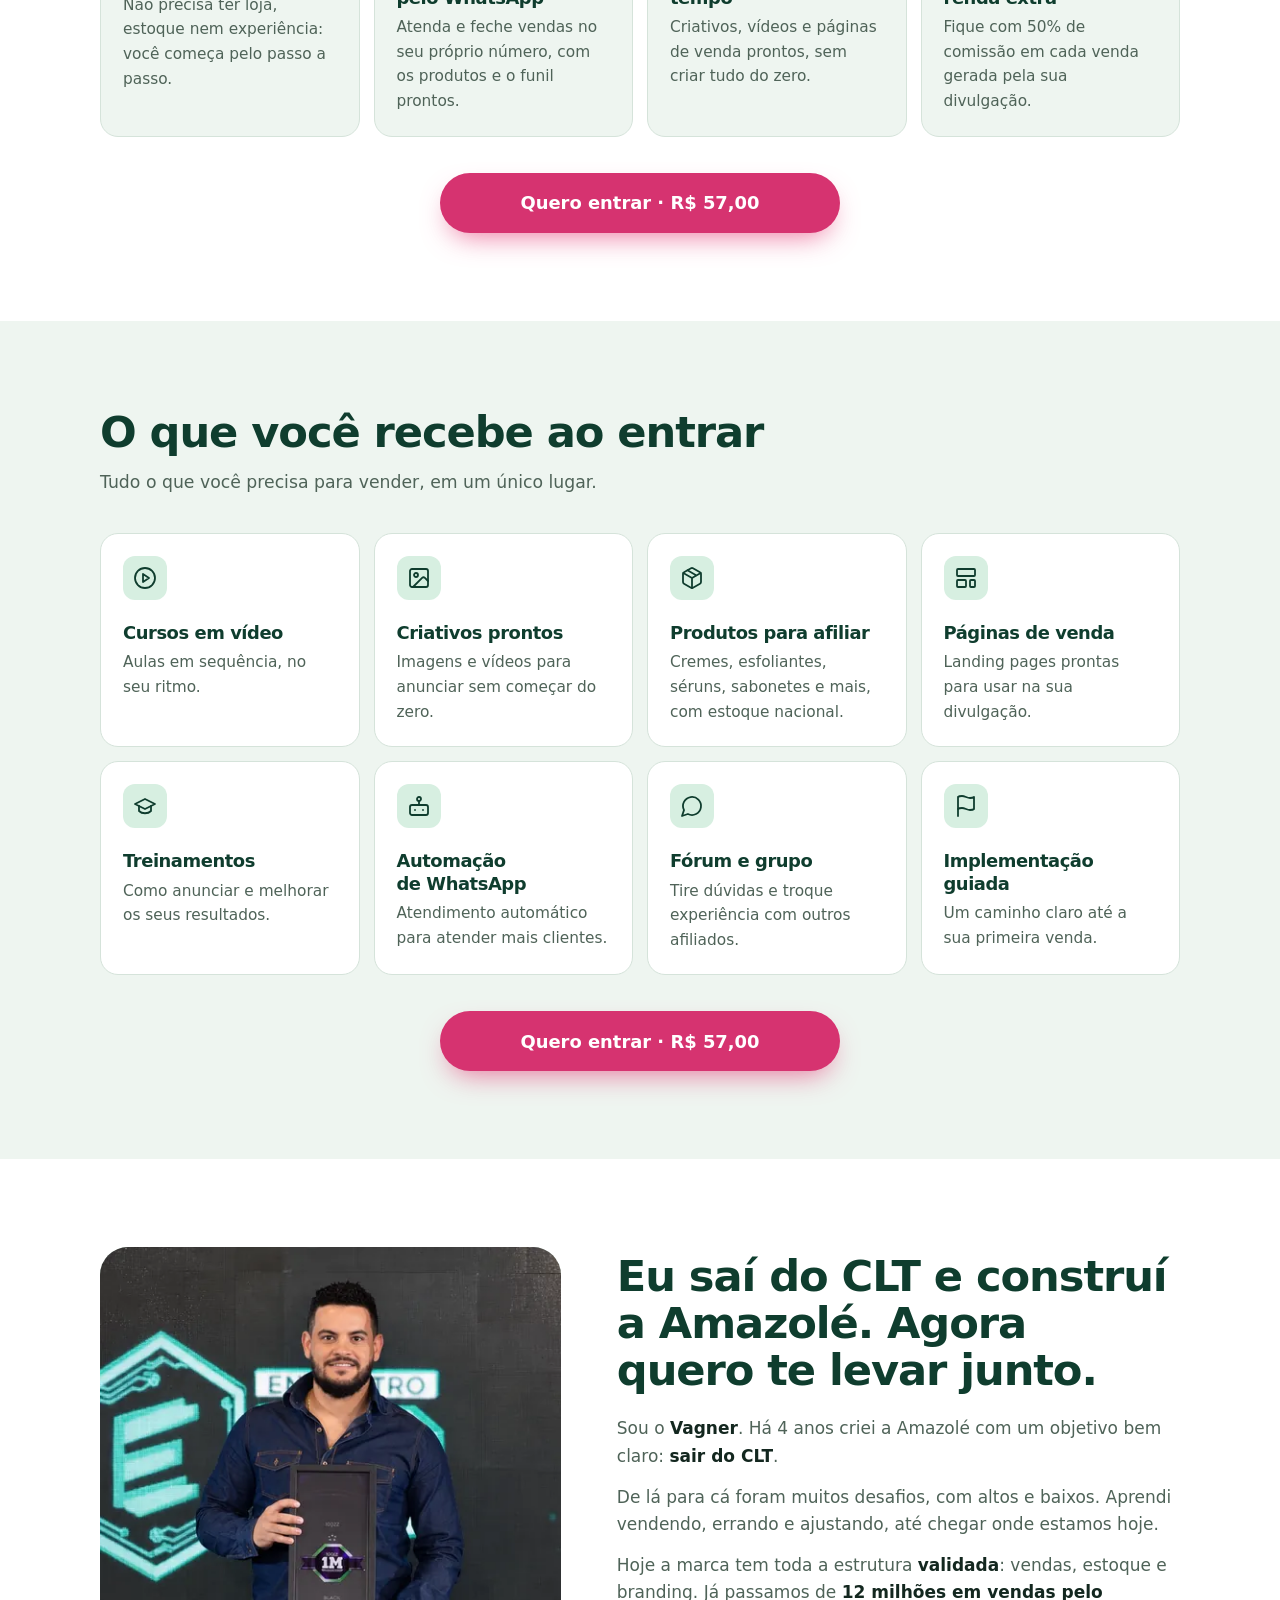
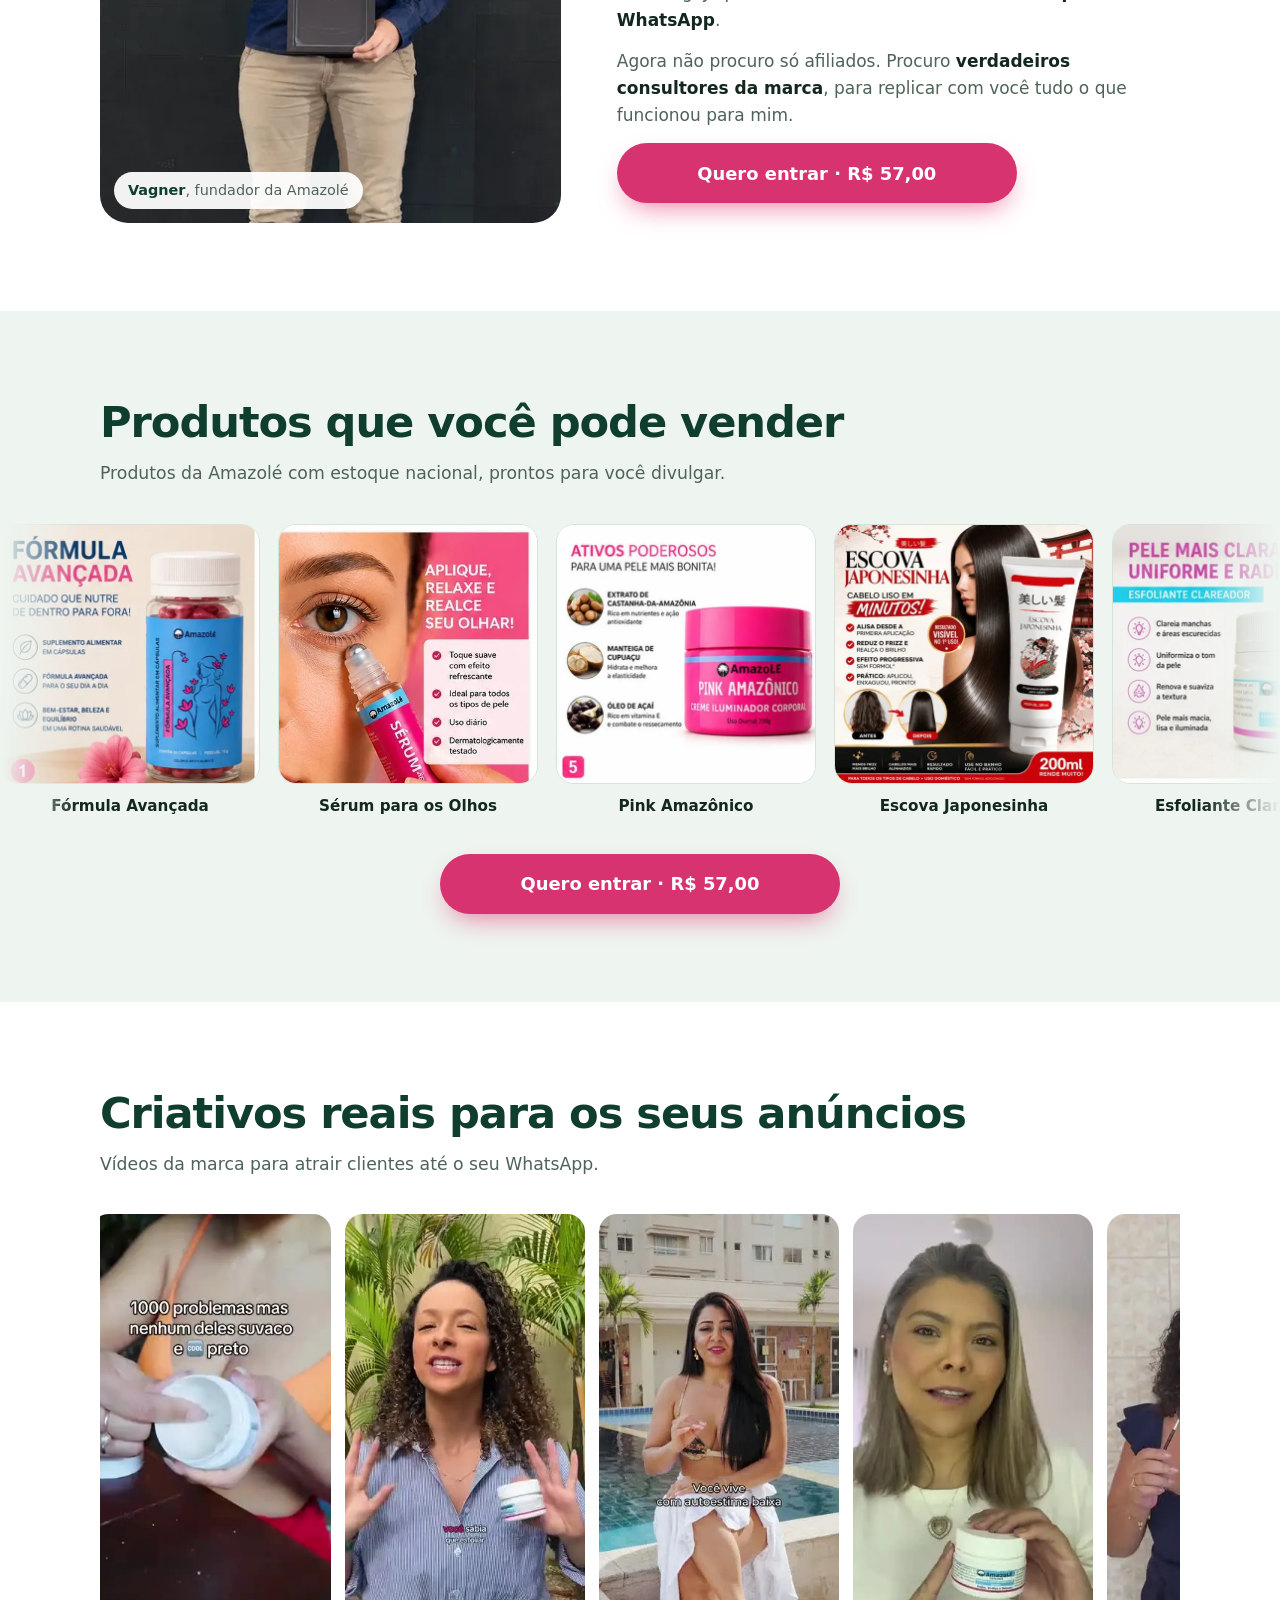
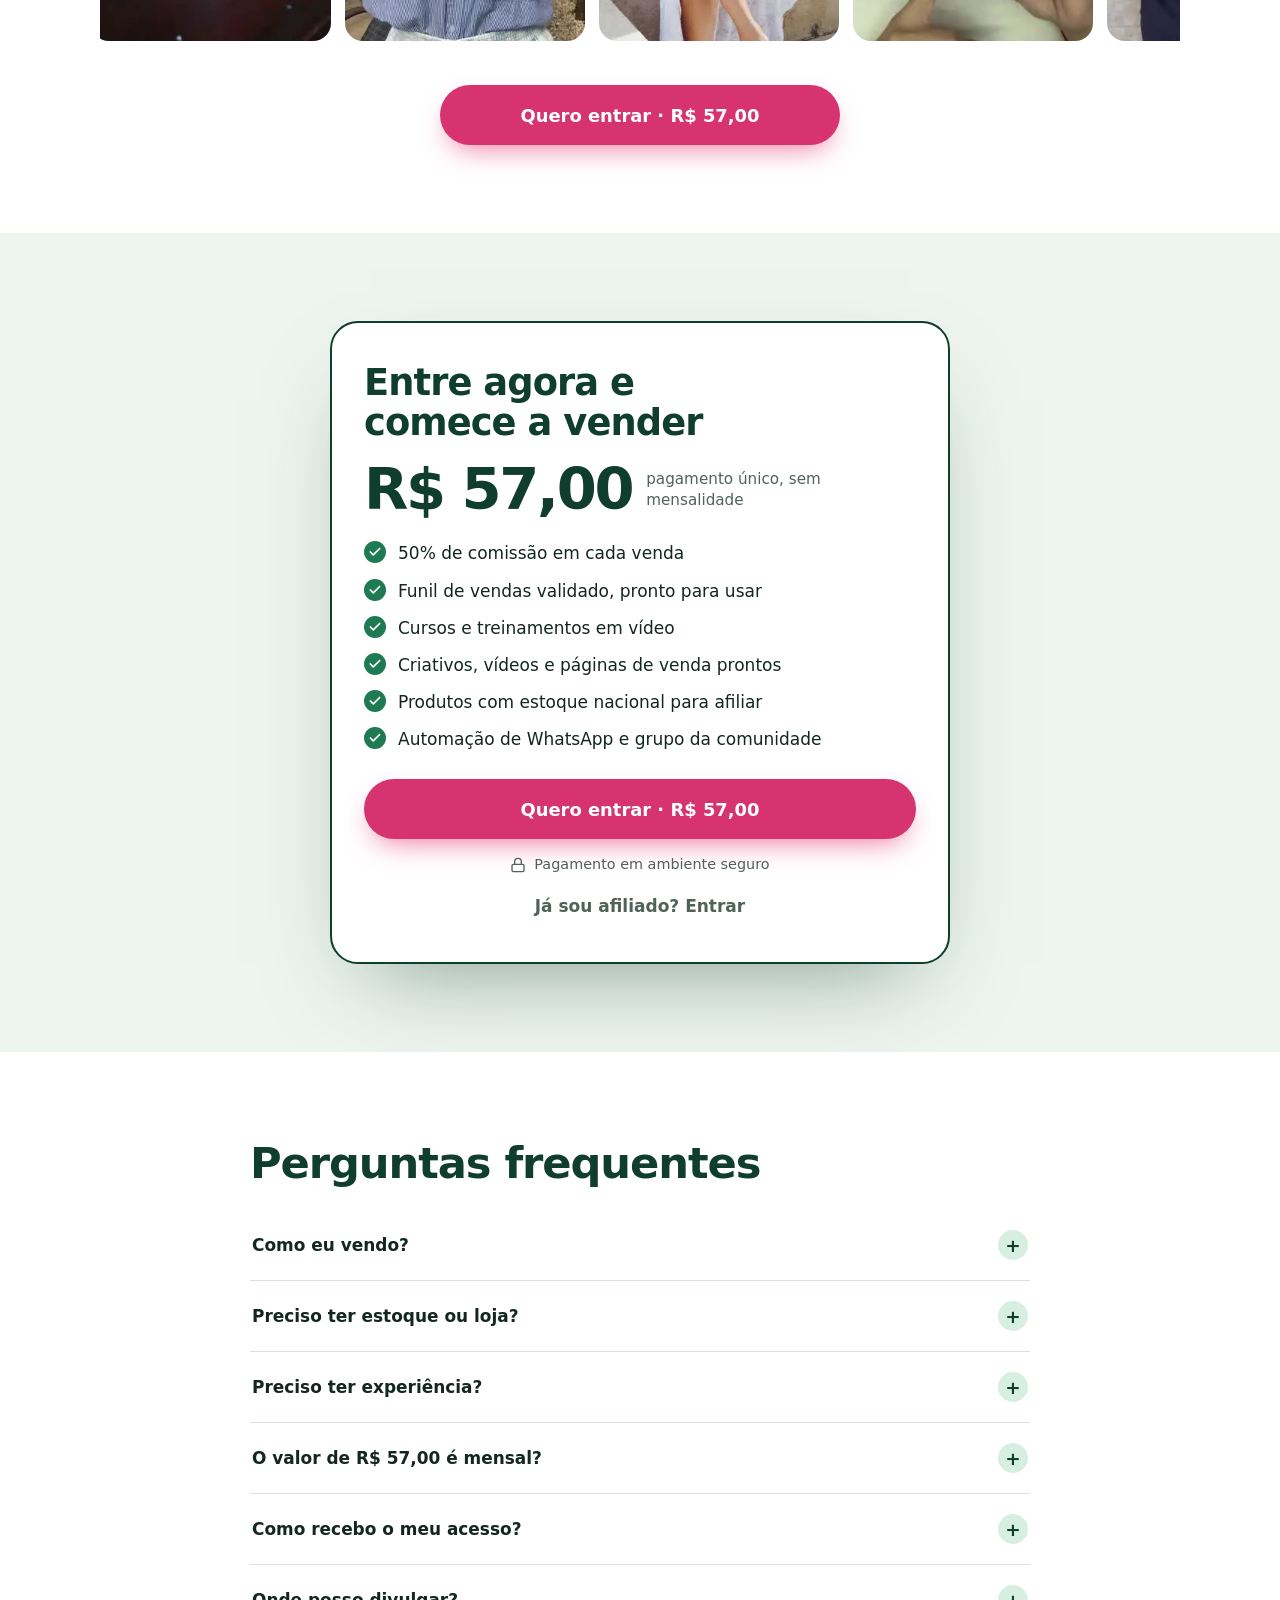
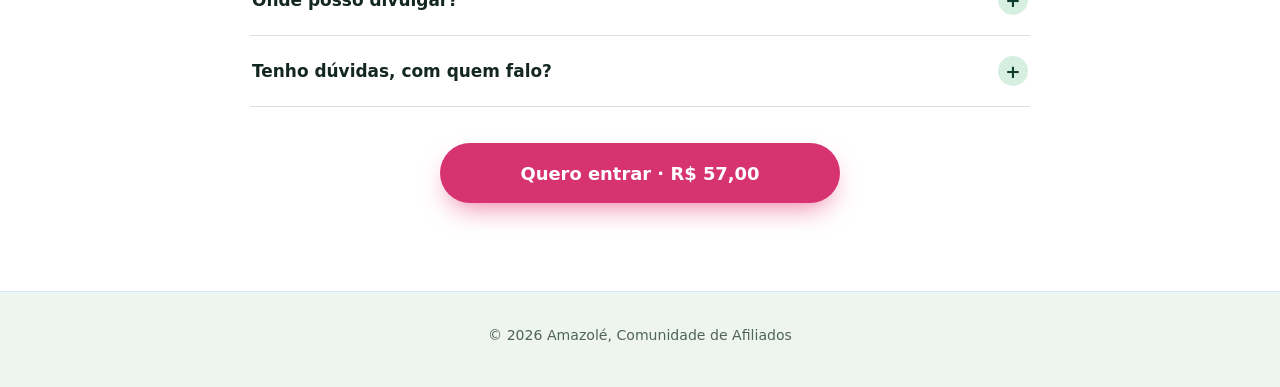
==== commit f1e7a689: "Página: criativos e premiação rolam sozinhos devagar (pausa no toque, volta ao início suave) Co-Auth" ====
--- a/index.html
+++ b/index.html
@@ -557,6 +557,9 @@
   #landing .prod figcaption{color:var(--texto);font-weight:600}
   #landing .clips{padding:0 0 8px;gap:14px;scrollbar-width:none}
   #landing .clips::-webkit-scrollbar{display:none}
+  #landing [data-auto].rolando{scroll-snap-type:none;scroll-behavior:auto}
+  #landing .marcos{scrollbar-width:none}
+  #landing .marcos::-webkit-scrollbar{display:none}
   #landing .clip video{border:0;border-radius:var(--r-m);background:var(--floresta)}
 
   /* Premiação (mantém o fundo escuro das placas) */
@@ -764,7 +767,7 @@
     <div class="wrap">
       <h2 id="h-premios">Premiação para afiliados</h2>
       <p class="sub">Cada marco de comissões sacadas é comemorado. Você vende, saca as suas comissões e ganha a sua placa da Amazolé.</p>
-      <ol class="marcos">
+      <ol class="marcos" data-auto>
         <li class="marco m1">
           <figure><img src="img/premios/placa-10k.webp" alt="Placa roxa da Amazolé: Parabéns, 10K em comissões" width="404" height="600" loading="lazy" decoding="async"></figure>
           <div class="info">
@@ -883,7 +886,7 @@
     <div class="lp-wrap">
       <h2 id="h-clips">Criativos reais para os seus anúncios</h2>
       <p class="lp-sub">Vídeos da marca para atrair clientes até o seu WhatsApp.</p>
-      <div class="clips" id="clips">
+      <div class="clips" id="clips" data-auto>
         <figure class="clip"><video data-src="media/conteudo/v1.mp4" poster="media/conteudo/v1.webp" muted loop playsinline preload="none" aria-label="Vídeo de conteúdo 1" width="240" height="427"></video></figure>
         <figure class="clip"><video data-src="media/conteudo/v2.mp4" poster="media/conteudo/v2.webp" muted loop playsinline preload="none" aria-label="Vídeo de conteúdo 2" width="240" height="427"></video></figure>
         <figure class="clip"><video data-src="media/conteudo/v3.mp4" poster="media/conteudo/v3.webp" muted loop playsinline preload="none" aria-label="Vídeo de conteúdo 3" width="240" height="427"></video></figure>
@@ -943,6 +946,44 @@
   <div class="lp-wrap">© 2026 Amazolé, Comunidade de Afiliados</div>
 </footer>
 <script>
+  // Criativos e premiação rolam sozinhos, devagar. Pausa no toque e volta depois de 3 s.
+  (function () {
+    if (window.matchMedia("(prefers-reduced-motion: reduce)").matches) return;
+    var VEL = 34; // pixels por segundo
+    document.querySelectorAll("[data-auto]").forEach(function (el) {
+      var pos = 0, ultimo = 0, pausado = false, visivel = false, volta = null, espera = 0;
+      function podeRolar() { return el.scrollWidth - el.clientWidth > 4; }
+      function pausar() {
+        pausado = true; el.classList.remove("rolando");
+        clearTimeout(volta);
+        volta = setTimeout(function () { pos = el.scrollLeft; pausado = false; }, 3000);
+      }
+      ["pointerdown", "touchstart", "wheel", "focusin"].forEach(function (ev) { el.addEventListener(ev, pausar, { passive: true }); });
+      el.addEventListener("mouseenter", function () { pausado = true; clearTimeout(volta); el.classList.remove("rolando"); });
+      el.addEventListener("mouseleave", function () { pos = el.scrollLeft; pausado = false; });
+      if ("IntersectionObserver" in window) {
+        new IntersectionObserver(function (es) { visivel = es[0].isIntersecting; if (visivel) pos = el.scrollLeft; }, { threshold: 0.25 }).observe(el);
+      } else { visivel = true; }
+      function quadro(t) {
+        var dt = ultimo ? Math.min((t - ultimo) / 1000, 0.05) : 0; ultimo = t;
+        if (visivel && !pausado && !document.hidden && podeRolar()) {
+          el.classList.add("rolando");
+          if (espera > 0) { espera -= dt; }
+          else {
+            var fim = el.scrollWidth - el.clientWidth;
+            pos += VEL * dt;
+            if (pos >= fim) {
+              pos = fim; el.scrollLeft = fim; espera = 1.6;
+              setTimeout(function () { if (!pausado) { el.scrollTo({ left: 0, behavior: "smooth" }); pos = 0; espera = 1.4; } }, 1500);
+            } else { el.scrollLeft = pos; }
+          }
+        }
+        requestAnimationFrame(quadro);
+      }
+      requestAnimationFrame(quadro);
+    });
+  })();
+
   // O link do quiz leva junto as UTMs do anúncio
   (function () {
     var q = location.search;
